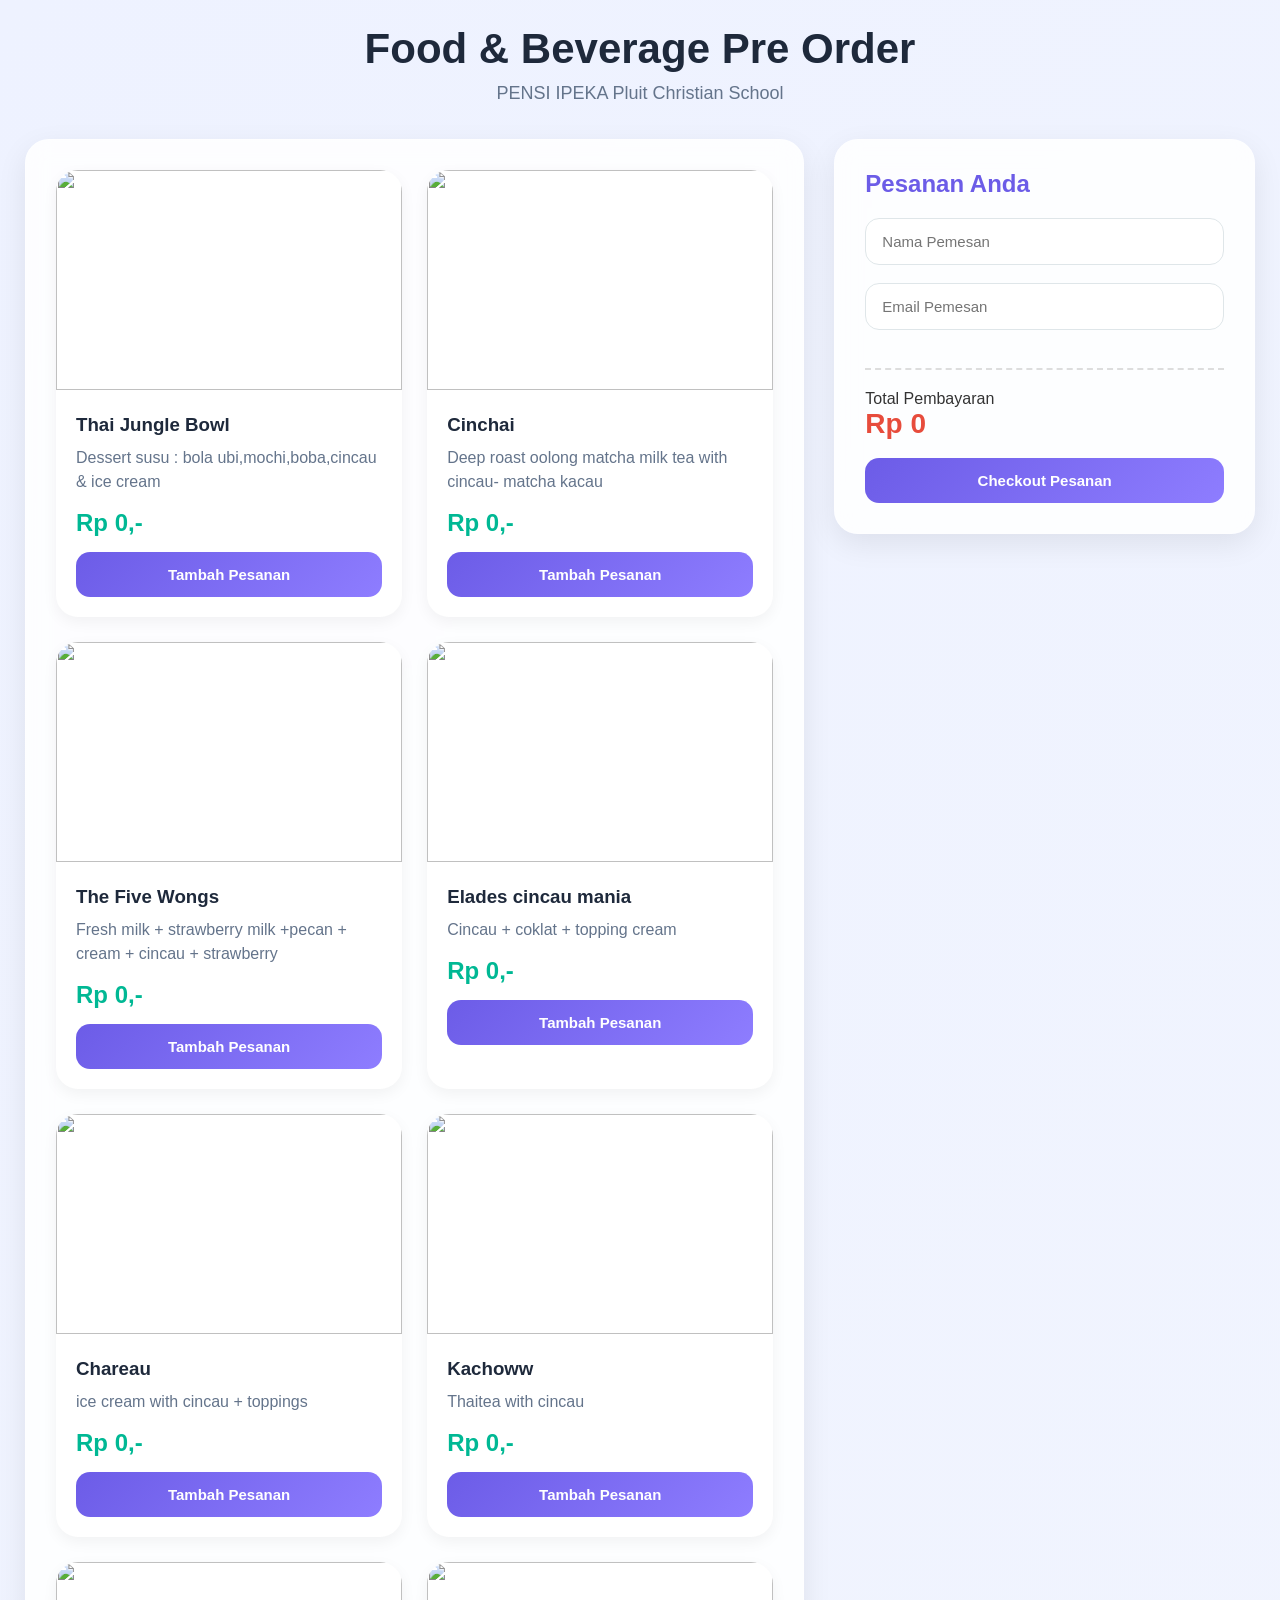
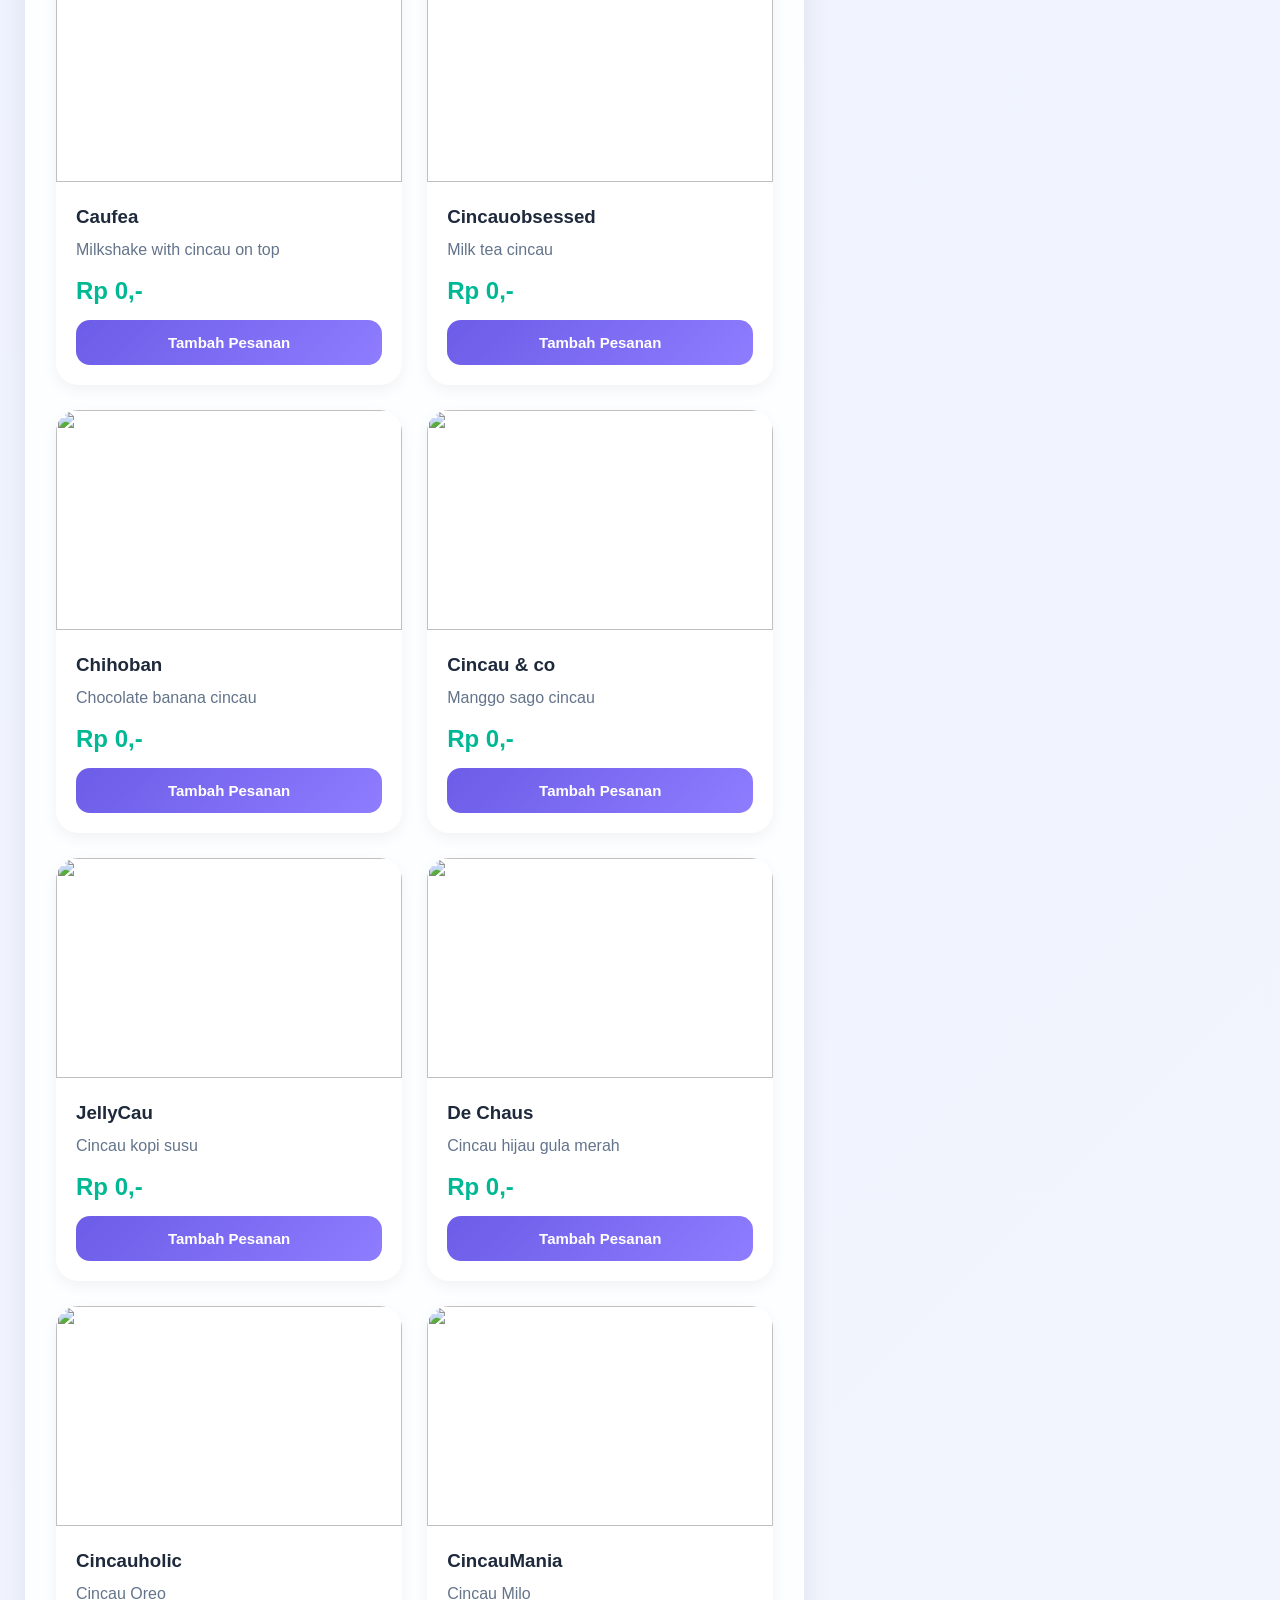
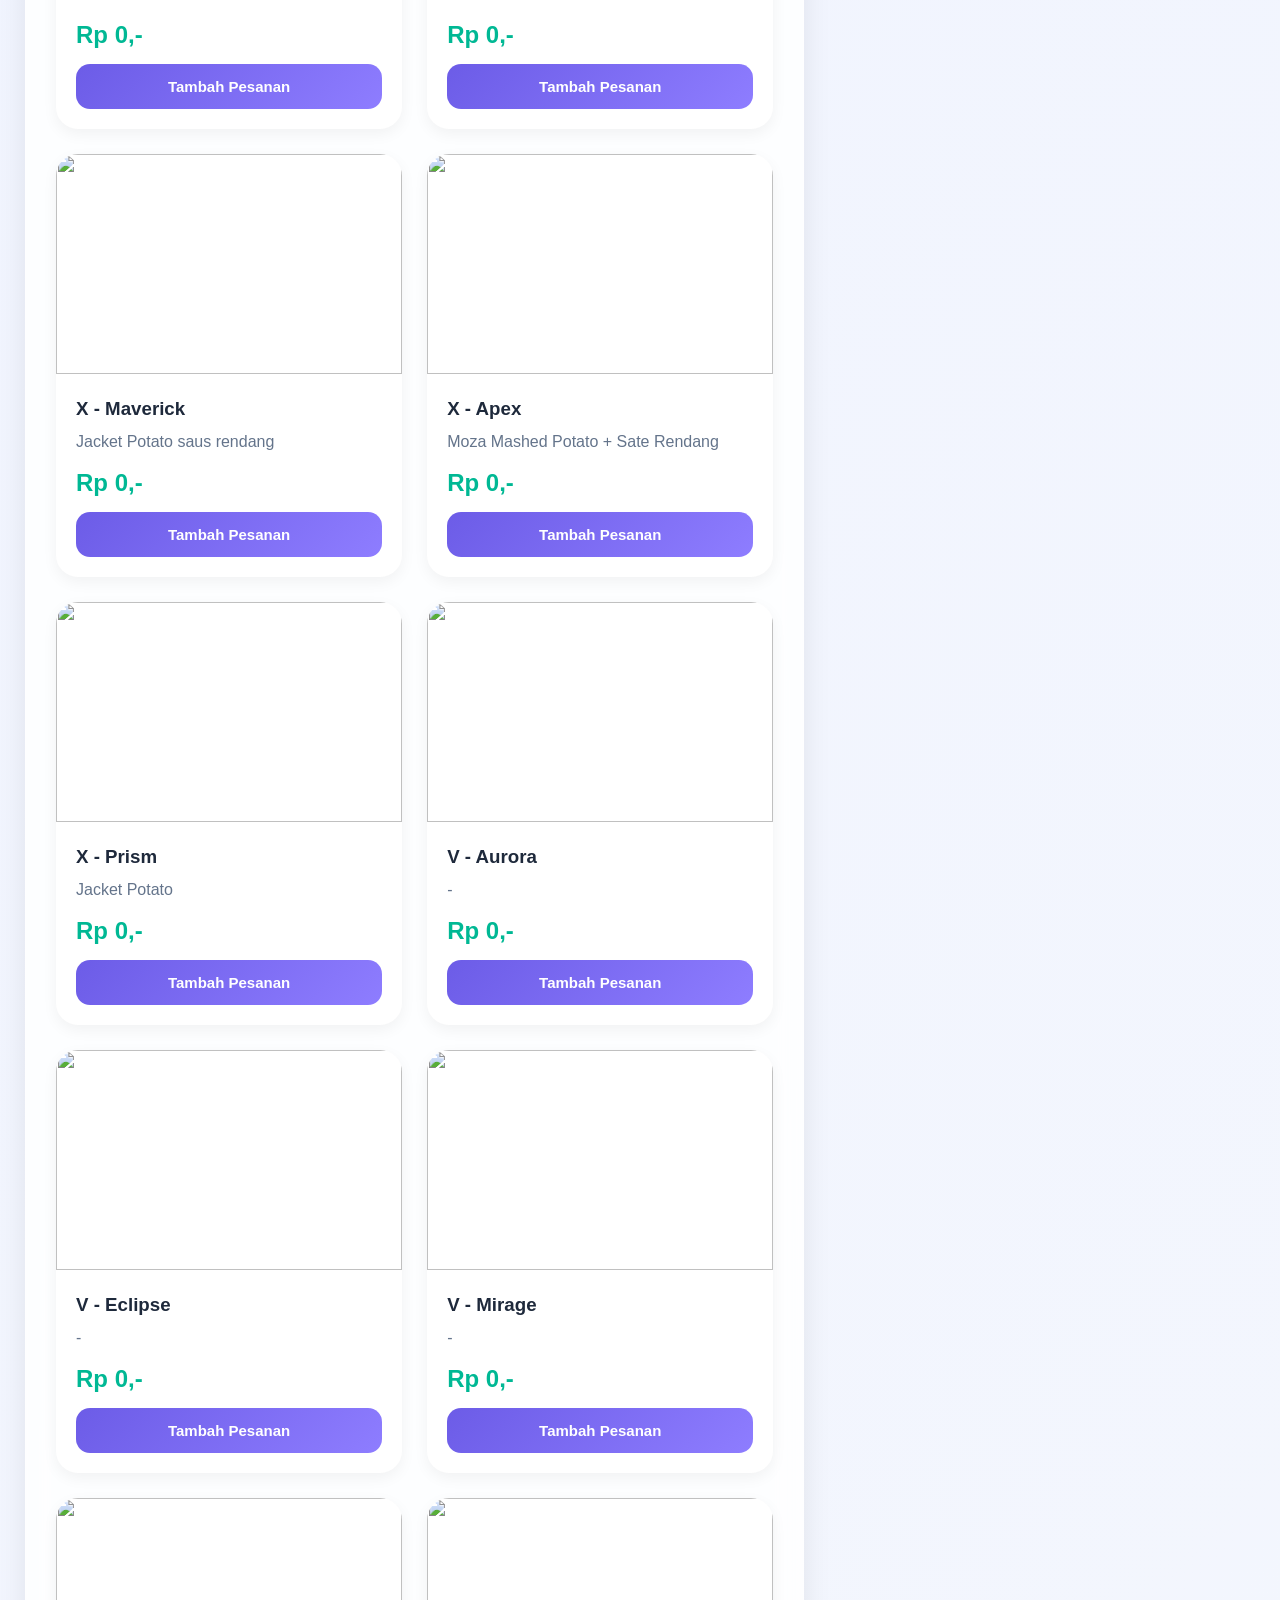
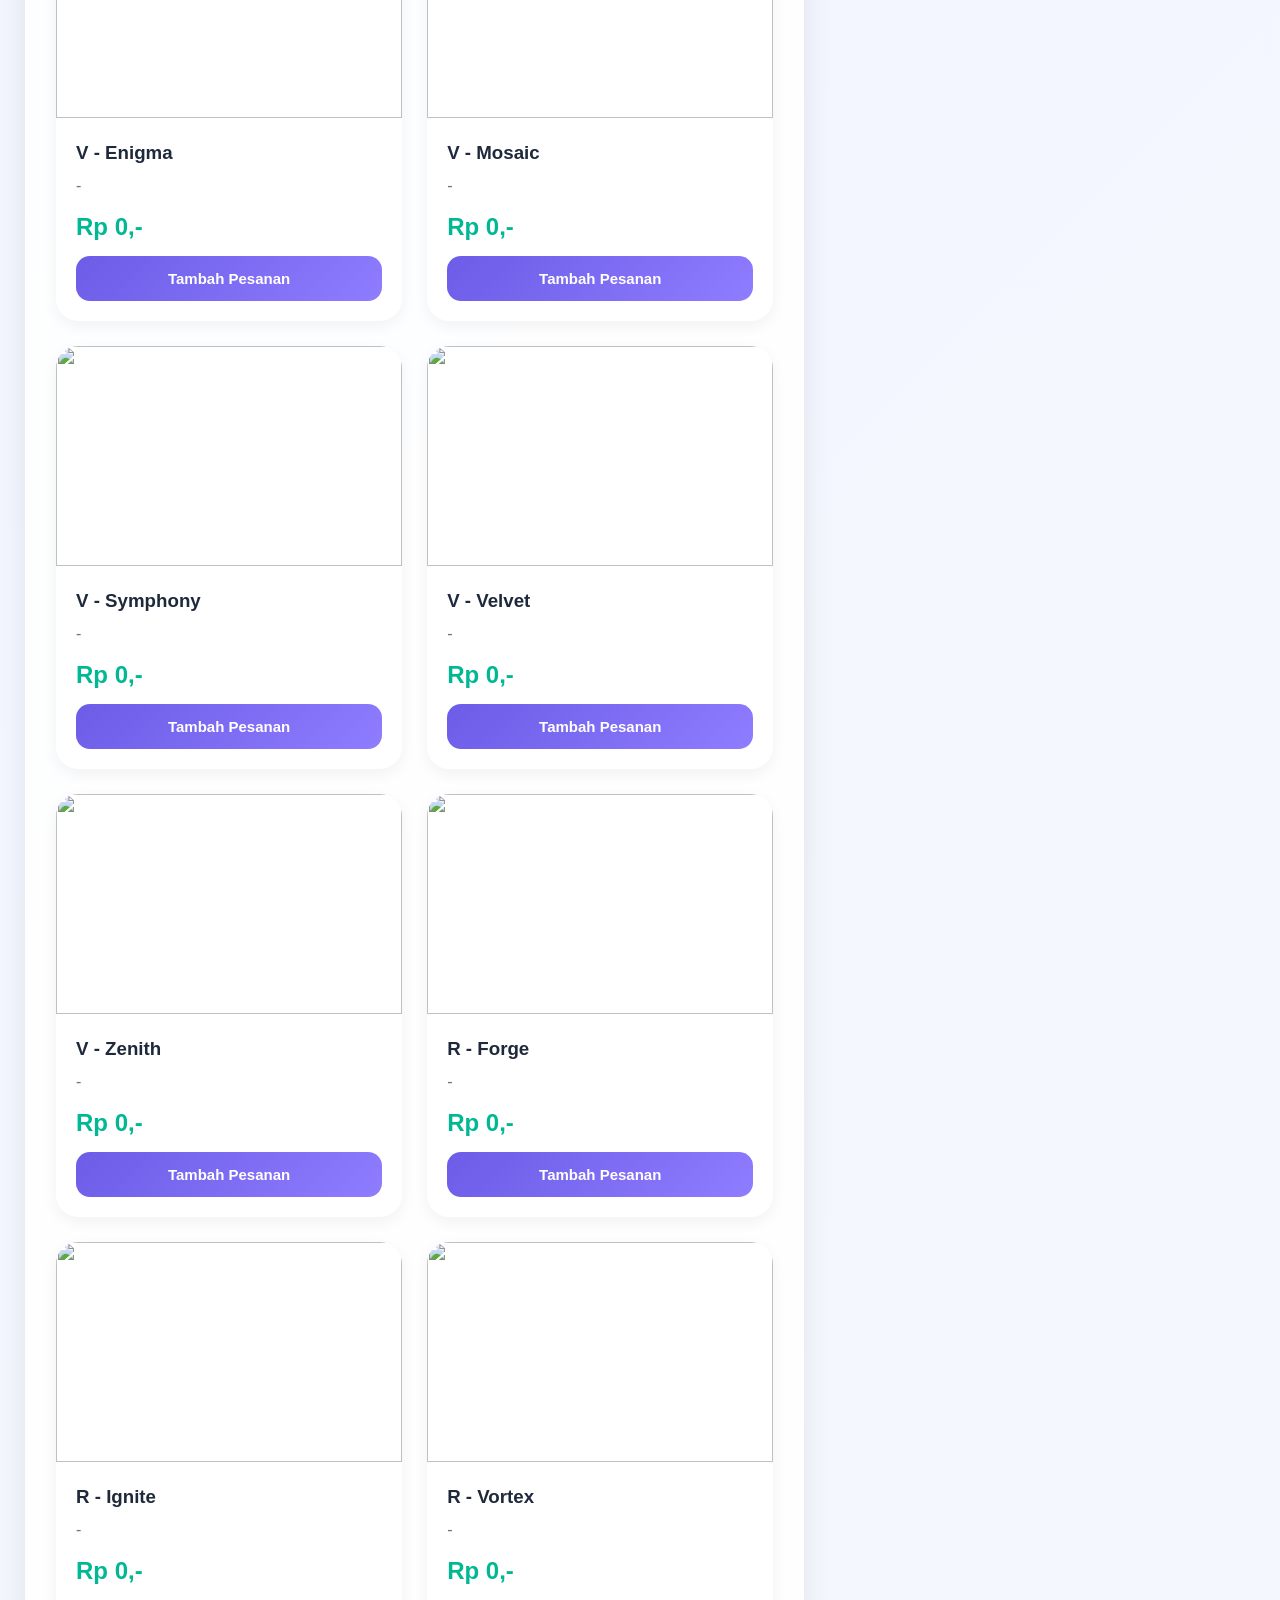
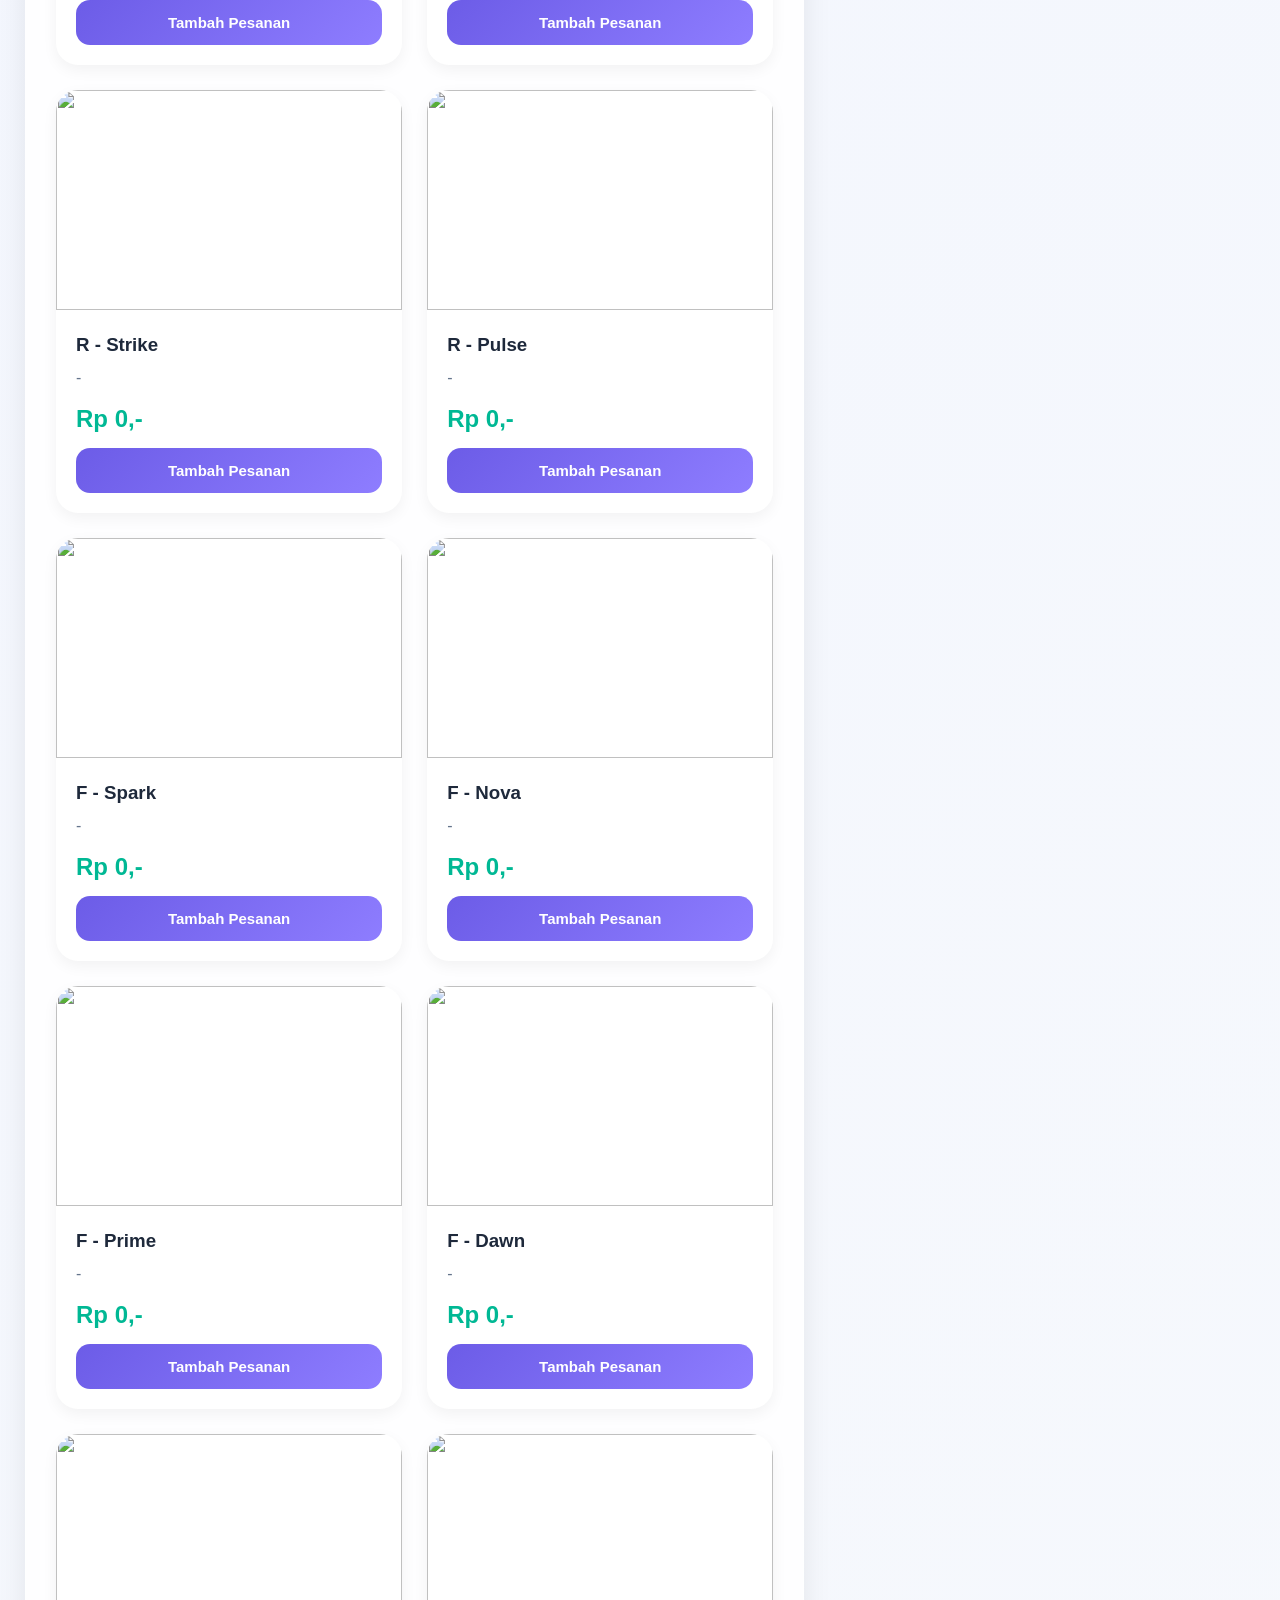
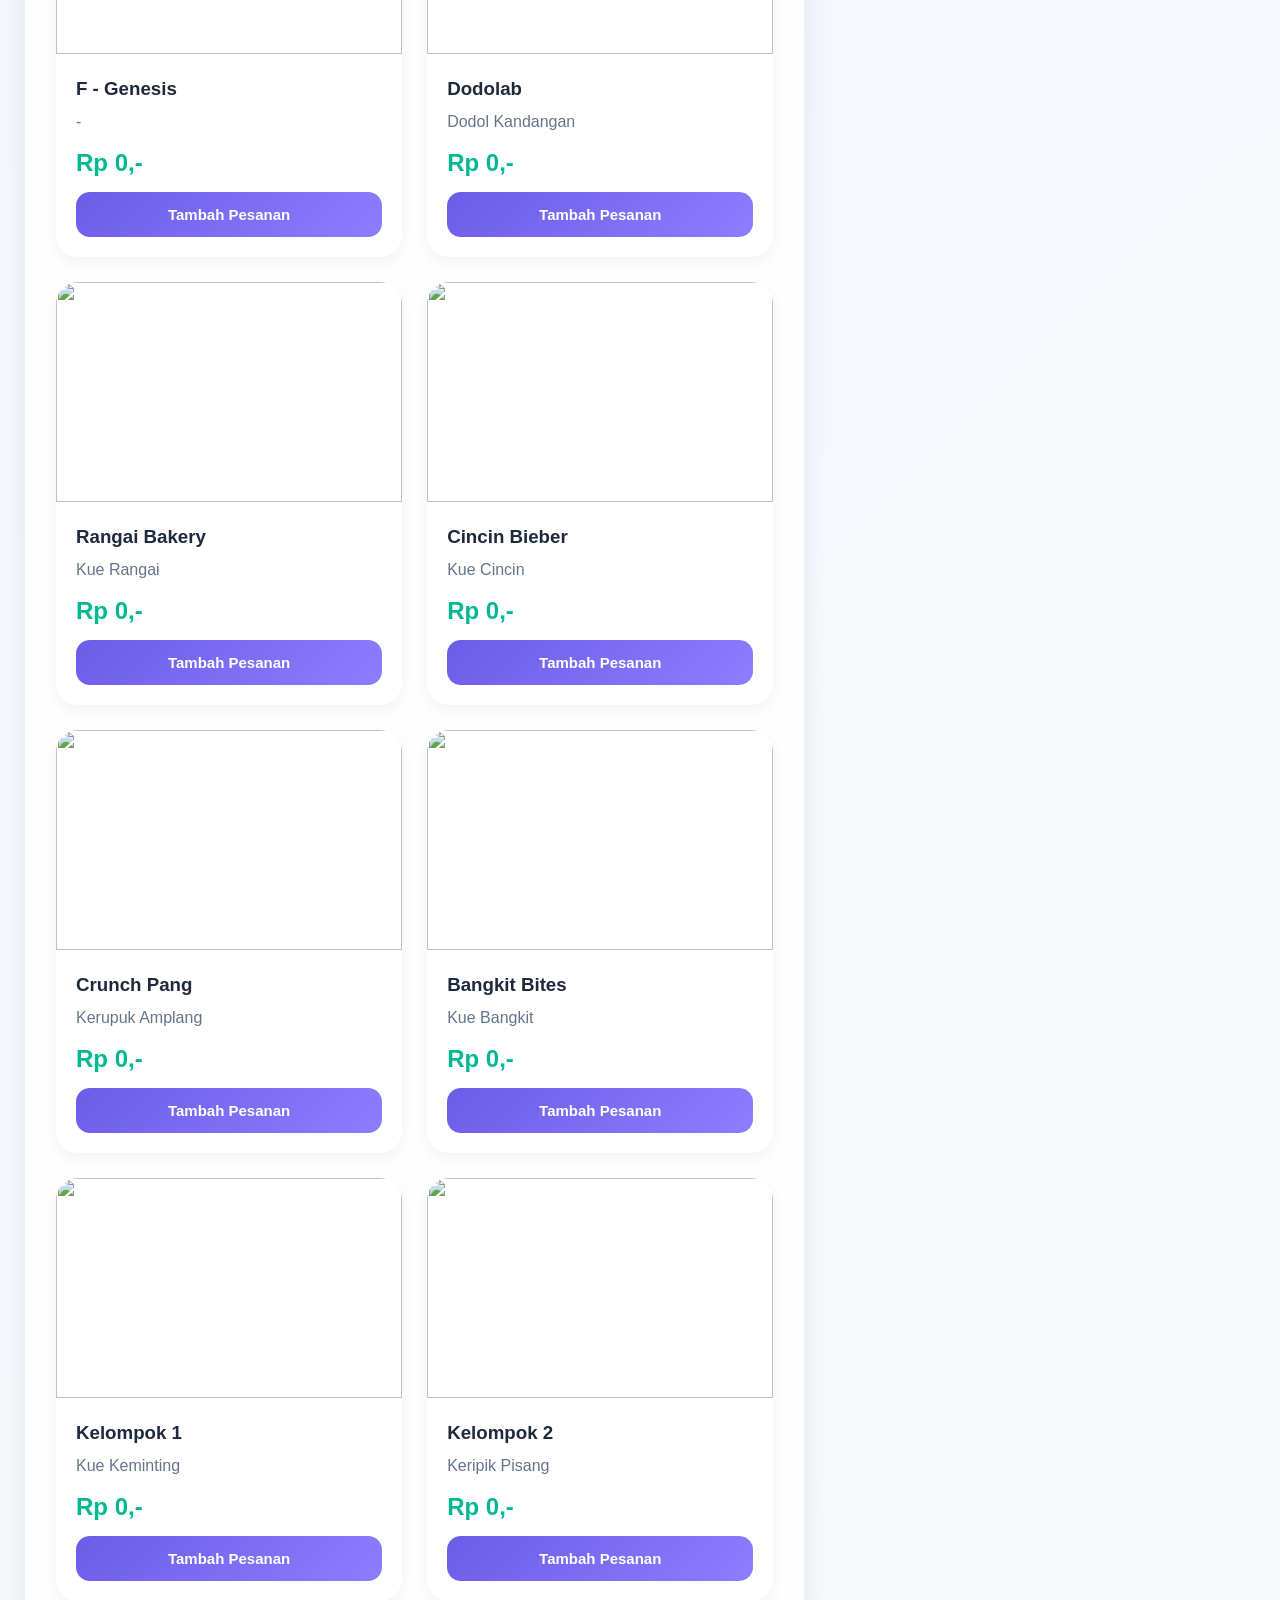
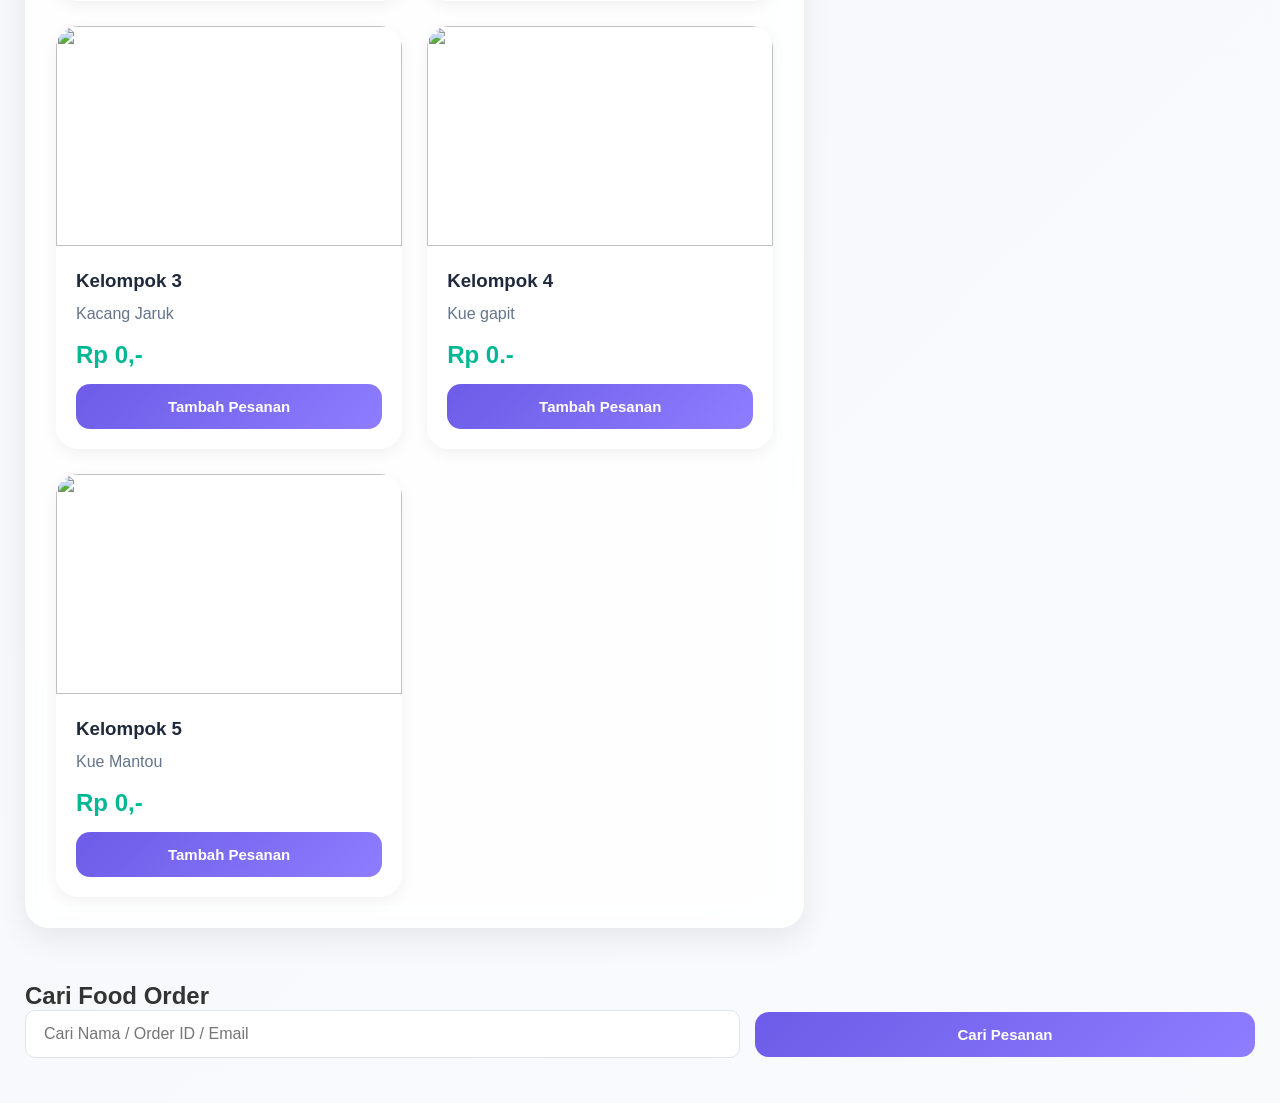
==== food.html @ 457fa042 "Update food.html" ====
<!DOCTYPE html>
<html lang="id">
<head>
<meta charset="UTF-8">
<meta name="viewport" content="width=device-width, initial-scale=1.0">

<title>Food Pre Order</title>

<style>

:root{
    --primary:#6c5ce7;
    --secondary:#00b894;
    --danger:#e74c3c;
    --dark:#1e293b;
    --light:#f8fafc;
    --card:rgba(255,255,255,0.85);
    --shadow:0 10px 30px rgba(0,0,0,0.08);
    --radius:24px;
}

*{
    margin:0;
    padding:0;
    box-sizing:border-box;
}

body{
    font-family:Arial,sans-serif;
    background:
    linear-gradient(135deg,#eef2ff,#f8fafc);
    padding:25px;
    color:#333;
    min-height:100vh;
}

/* HEADER */

.page-header{
    text-align:center;
    margin-bottom:35px;
}

.page-header h1{
    font-size:42px;
    color:var(--dark);
    margin-bottom:10px;
}

.page-header p{
    color:#64748b;
    font-size:18px;
}

/* CONTAINER */

.container{
    display:flex;
    gap:30px;
    max-width:1500px;
    margin:auto;
    align-items:flex-start;
}

/* CARD STYLE */

.food-area,
.cart-area{
    background:var(--card);
    backdrop-filter:blur(12px);
    border-radius:var(--radius);
    box-shadow:var(--shadow);
    border:1px solid rgba(255,255,255,0.3);
}

/* FOOD AREA */

.food-area{
    flex:2;
    padding:30px;
}

/* FOOD GRID */

.food-grid{
    display:grid;
    grid-template-columns:
    repeat(auto-fit,minmax(260px,1fr));
    gap:25px;
}

/* FOOD CARD */

.food-card{
    overflow:hidden;
    background:white;
    border-radius:22px;
    transition:0.3s;
    box-shadow:0 5px 15px rgba(0,0,0,0.05);
}

.food-card:hover{
    transform:
    translateY(-8px)
    scale(1.02);
}

.food-card img{
    width:100%;
    height:220px;
    object-fit:cover;
    transition:0.3s;
}

.food-card:hover img{
    transform:scale(1.05);
}

.food-info{
    padding:20px;
}

.food-info h3{
    margin-bottom:10px;
    color:var(--dark);
}

.food-info p{
    color:#64748b;
    margin-bottom:15px;
    line-height:1.5;
}

.food-price{
    font-size:24px;
    color:var(--secondary);
    font-weight:bold;
    margin-bottom:15px;
}

/* BUTTON */

button{
    width:100%;
    padding:14px;
    border:none;
    border-radius:14px;
    background:
    linear-gradient(
    135deg,
    var(--primary),
    #8e7dff
    );
    color:white;
    font-size:15px;
    font-weight:bold;
    cursor:pointer;
    transition:0.25s;
}

button:hover{
    transform:translateY(-2px);
    opacity:0.92;
}

/* CART */

.cart-area{
    flex:1;
    padding:30px;
    position:sticky;
    top:20px;
}

.cart-area h2{
    margin-bottom:20px;
    color:var(--primary);
}

.cart-item{
    background:white;
    padding:15px;
    border-radius:16px;
    margin-bottom:15px;
    box-shadow:0 3px 10px rgba(0,0,0,0.05);
}

.cart-item-name{
    font-weight:bold;
    margin-bottom:8px;
}

.cart-item-price{
    color:var(--secondary);
    font-weight:bold;
}

.total-box{
    margin-top:20px;
    padding-top:20px;
    border-top:2px dashed #ddd;
}

.total-price{
    font-size:28px;
    color:var(--danger);
    font-weight:bold;
}

/* INPUT */

input{
    width:100%;
    padding:14px 16px;
    border-radius:14px;
    border:1px solid #dfe6e9;
    margin-bottom:18px;
    font-size:15px;
}
.search-box{
    display:flex;
    gap:15px;
    margin-bottom:20px;
    align-items:center;
}
.search-box input{
    width:100%;
    flex:1;
    margin-bottom:0;
    padding:14px 18px;
    font-size:16px;
    border-radius:10px;
}
.search-box button{
    width:500px;
    min-width:500px;
}
/* MOBILE */
@media(max-width:1000px){

.search-box{
    flex-direction:column;
}

.search-box button{
    width:100%;
    min-width:100%;
}

}
@media(max-width:1100px){

.container{
    flex-direction:column;
}

.cart-area{
    width:100%;
    position:relative;
}

.food-grid{
    grid-template-columns:1fr;
}

.page-header h1{
    font-size:32px;
}

}

</style>
</head>

<body>

<div class="page-header">

<h1>Food & Beverage Pre Order</h1>

<p>
PENSI IPEKA Pluit Christian School
</p>

</div>

<div class="container">

<!-- FOOD LIST -->

<div class="food-area">

<div class="food-grid">

<!-- CARD -->

<div class="food-card">

<img src="https://images.unsplash.com/photo-1568901346375-23c9450c58cd">

<div class="food-info">

<h3>Thai Jungle Bowl</h3>

<p>
Dessert susu : bola ubi,mochi,boba,cincau & ice cream
</p>

<div class="food-price">
Rp 0,-
</div>

<button onclick="addToCart('Beef Burger',45000)">
Tambah Pesanan
</button>

</div>

</div>

<!-- CARD -->

<div class="food-card">

<img src="https://images.unsplash.com/photo-1513104890138-7c749659a591">

<div class="food-info">

<h3>Cinchai</h3>

<p>
Deep roast oolong matcha milk tea with cincau- matcha kacau
</p>

<div class="food-price">
Rp 0,-
</div>

<button onclick="addToCart('Pizza Slice',35000)">
Tambah Pesanan
</button>

</div>

</div>

<!-- CARD -->

<div class="food-card">

<img src="https://images.unsplash.com/photo-1513104890138-7c749659a591">

<div class="food-info">

<h3>The Five Wongs</h3>

<p>
Fresh milk + strawberry milk +pecan + cream + cincau + strawberry
</p>

<div class="food-price">
Rp 0,-
</div>

<button onclick="addToCart('Pizza Slice',35000)">
Tambah Pesanan
</button>

</div>

</div>

<!-- CARD -->

<div class="food-card">

<img src="https://images.unsplash.com/photo-1513104890138-7c749659a591">

<div class="food-info">

<h3>Elades cincau mania</h3>

<p>
Cincau + coklat + topping cream
</p>

<div class="food-price">
Rp 0,-
</div>

<button onclick="addToCart('Pizza Slice',35000)">
Tambah Pesanan
</button>

</div>

</div>

<!-- CARD -->

<div class="food-card">

<img src="https://images.unsplash.com/photo-1513104890138-7c749659a591">

<div class="food-info">

<h3>Chareau</h3>

<p>
ice cream with cincau + toppings
</p>

<div class="food-price">
Rp 0,-
</div>

<button onclick="addToCart('Pizza Slice',35000)">
Tambah Pesanan
</button>

</div>

</div>

<!-- CARD -->

<div class="food-card">

<img src="https://images.unsplash.com/photo-1513104890138-7c749659a591">

<div class="food-info">

<h3>Kachoww</h3>

<p>
Thaitea with cincau
</p>

<div class="food-price">
Rp 0,-
</div>

<button onclick="addToCart('Pizza Slice',35000)">
Tambah Pesanan
</button>

</div>

</div>

<!-- CARD -->

<div class="food-card">

<img src="https://images.unsplash.com/photo-1513104890138-7c749659a591">

<div class="food-info">

<h3>Caufea</h3>

<p>
Milkshake with cincau on top
</p>

<div class="food-price">
Rp 0,-
</div>

<button onclick="addToCart('Pizza Slice',35000)">
Tambah Pesanan
</button>

</div>

</div>

<!-- CARD -->

<div class="food-card">

<img src="https://images.unsplash.com/photo-1513104890138-7c749659a591">

<div class="food-info">

<h3>Cincauobsessed</h3>

<p>
Milk tea cincau
</p>

<div class="food-price">
Rp 0,-
</div>

<button onclick="addToCart('Pizza Slice',35000)">
Tambah Pesanan
</button>

</div>

</div>

<!-- CARD -->

<div class="food-card">

<img src="https://images.unsplash.com/photo-1513104890138-7c749659a591">

<div class="food-info">

<h3>Chihoban</h3>

<p>
Chocolate banana cincau 
</p>

<div class="food-price">
Rp 0,-
</div>

<button onclick="addToCart('Pizza Slice',35000)">
Tambah Pesanan
</button>

</div>

</div>

<!-- CARD -->

<div class="food-card">

<img src="https://images.unsplash.com/photo-1513104890138-7c749659a591">

<div class="food-info">

<h3>Cincau & co</h3>

<p>
Manggo sago cincau 
</p>

<div class="food-price">
Rp 0,-
</div>

<button onclick="addToCart('Pizza Slice',35000)">
Tambah Pesanan
</button>

</div>

</div>
<!-- CARD -->

<div class="food-card">

<img src="https://images.unsplash.com/photo-1513104890138-7c749659a591">

<div class="food-info">

<h3>JellyCau</h3>

<p>
Cincau kopi susu
</p>

<div class="food-price">
Rp 0,-
</div>

<button onclick="addToCart('Pizza Slice',35000)">
Tambah Pesanan
</button>

</div>

</div>
<!-- CARD -->

<div class="food-card">

<img src="https://images.unsplash.com/photo-1513104890138-7c749659a591">

<div class="food-info">

<h3>De Chaus</h3>

<p>
Cincau hijau gula merah
</p>

<div class="food-price">
Rp 0,-
</div>

<button onclick="addToCart('Pizza Slice',35000)">
Tambah Pesanan
</button>

</div>

</div>

<!-- CARD -->

<div class="food-card">

<img src="https://images.unsplash.com/photo-1513104890138-7c749659a591">

<div class="food-info">

<h3>Cincauholic</h3>

<p>
Cincau Oreo
</p>

<div class="food-price">
Rp 0,-
</div>

<button onclick="addToCart('Pizza Slice',35000)">
Tambah Pesanan
</button>

</div>

</div>

<!-- CARD -->

<div class="food-card">

<img src="https://images.unsplash.com/photo-1513104890138-7c749659a591">

<div class="food-info">

<h3>CincauMania</h3>

<p>
Cincau Milo
</p>

<div class="food-price">
Rp 0,-
</div>

<button onclick="addToCart('Pizza Slice',35000)">
Tambah Pesanan
</button>

</div>

</div>

<!-- CARD -->

<div class="food-card">

<img src="https://images.unsplash.com/photo-1513104890138-7c749659a591">

<div class="food-info">

<h3>X - Maverick</h3>

<p>
Jacket Potato saus rendang
</p>

<div class="food-price">
Rp 0,-
</div>

<button onclick="addToCart('Pizza Slice',35000)">
Tambah Pesanan
</button>

</div>

</div>

<!-- CARD -->

<div class="food-card">

<img src="https://images.unsplash.com/photo-1513104890138-7c749659a591">

<div class="food-info">

<h3>X - Apex</h3>

<p>
Moza Mashed Potato + Sate Rendang
</p>

<div class="food-price">
Rp 0,-
</div>

<button onclick="addToCart('Pizza Slice',35000)">
Tambah Pesanan
</button>

</div>

</div>
<!-- CARD -->

<div class="food-card">

<img src="https://images.unsplash.com/photo-1513104890138-7c749659a591">

<div class="food-info">

<h3>X - Prism</h3>

<p>
Jacket Potato
</p>

<div class="food-price">
Rp 0,-
</div>

<button onclick="addToCart('Pizza Slice',35000)">
Tambah Pesanan
</button>

</div>

</div>

<!-- CARD -->

<div class="food-card">

<img src="https://images.unsplash.com/photo-1513104890138-7c749659a591">

<div class="food-info">

<h3>V - Aurora</h3>

<p>
-
</p>

<div class="food-price">
Rp 0,-
</div>

<button onclick="addToCart('Pizza Slice',35000)">
Tambah Pesanan
</button>

</div>

</div>

<!-- CARD -->

<div class="food-card">

<img src="https://images.unsplash.com/photo-1513104890138-7c749659a591">

<div class="food-info">

<h3>V - Eclipse</h3>

<p>
-
</p>

<div class="food-price">
Rp 0,-
</div>

<button onclick="addToCart('Pizza Slice',35000)">
Tambah Pesanan
</button>

</div>

</div>

<!-- CARD -->

<div class="food-card">

<img src="https://images.unsplash.com/photo-1513104890138-7c749659a591">

<div class="food-info">

<h3>V -  Mirage</h3>

<p>
-
</p>

<div class="food-price">
Rp 0,-
</div>

<button onclick="addToCart('Pizza Slice',35000)">
Tambah Pesanan
</button>

</div>

</div>

<!-- CARD -->

<div class="food-card">

<img src="https://images.unsplash.com/photo-1513104890138-7c749659a591">

<div class="food-info">

<h3>V - Enigma</h3>

<p>
-
</p>

<div class="food-price">
Rp 0,-
</div>

<button onclick="addToCart('Pizza Slice',35000)">
Tambah Pesanan
</button>

</div>

</div>

<!-- CARD -->

<div class="food-card">

<img src="https://images.unsplash.com/photo-1513104890138-7c749659a591">

<div class="food-info">

<h3>V - Mosaic</h3>

<p>
-
</p>

<div class="food-price">
Rp 0,-
</div>

<button onclick="addToCart('Pizza Slice',35000)">
Tambah Pesanan
</button>

</div>

</div>

<!-- CARD -->

<div class="food-card">

<img src="https://images.unsplash.com/photo-1513104890138-7c749659a591">

<div class="food-info">

<h3>V - Symphony</h3>

<p>
-
</p>

<div class="food-price">
Rp 0,-
</div>

<button onclick="addToCart('Pizza Slice',35000)">
Tambah Pesanan
</button>

</div>

</div>

<!-- CARD -->

<div class="food-card">

<img src="https://images.unsplash.com/photo-1513104890138-7c749659a591">

<div class="food-info">

<h3>V - Velvet</h3>

<p>
-
</p>

<div class="food-price">
Rp 0,-
</div>

<button onclick="addToCart('Pizza Slice',35000)">
Tambah Pesanan
</button>

</div>

</div>

<!-- CARD -->

<div class="food-card">

<img src="https://images.unsplash.com/photo-1513104890138-7c749659a591">

<div class="food-info">

<h3>V - Zenith</h3>

<p>
-
</p>

<div class="food-price">
Rp 0,-
</div>

<button onclick="addToCart('Pizza Slice',35000)">
Tambah Pesanan
</button>

</div>

</div>

<!-- CARD -->

<div class="food-card">

<img src="https://images.unsplash.com/photo-1513104890138-7c749659a591">

<div class="food-info">

<h3>R - Forge</h3>

<p>
-
</p>

<div class="food-price">
Rp 0,-
</div>

<button onclick="addToCart('Pizza Slice',35000)">
Tambah Pesanan
</button>

</div>

</div>

<!-- CARD -->

<div class="food-card">

<img src="https://images.unsplash.com/photo-1513104890138-7c749659a591">

<div class="food-info">

<h3>R - Ignite</h3>

<p>
-
</p>

<div class="food-price">
Rp 0,-
</div>

<button onclick="addToCart('Pizza Slice',35000)">
Tambah Pesanan
</button>

</div>

</div>

<!-- CARD -->

<div class="food-card">

<img src="https://images.unsplash.com/photo-1513104890138-7c749659a591">

<div class="food-info">

<h3>R - Vortex</h3>

<p>
-
</p>

<div class="food-price">
Rp 0,-
</div>

<button onclick="addToCart('Pizza Slice',35000)">
Tambah Pesanan
</button>

</div>

</div>

<!-- CARD -->

<div class="food-card">

<img src="https://images.unsplash.com/photo-1513104890138-7c749659a591">

<div class="food-info">

<h3>R - Strike</h3>

<p>
-
</p>

<div class="food-price">
Rp 0,-
</div>

<button onclick="addToCart('Pizza Slice',35000)">
Tambah Pesanan
</button>

</div>

</div>

<!-- CARD -->

<div class="food-card">

<img src="https://images.unsplash.com/photo-1513104890138-7c749659a591">

<div class="food-info">

<h3>R - Pulse</h3>

<p>
-
</p>

<div class="food-price">
Rp 0,-
</div>

<button onclick="addToCart('Pizza Slice',35000)">
Tambah Pesanan
</button>

</div>

</div>

<!-- CARD -->

<div class="food-card">

<img src="https://images.unsplash.com/photo-1513104890138-7c749659a591">

<div class="food-info">

<h3>F - Spark</h3>

<p>
-
</p>

<div class="food-price">
Rp 0,-
</div>

<button onclick="addToCart('Pizza Slice',35000)">
Tambah Pesanan
</button>

</div>

</div>

<!-- CARD -->

<div class="food-card">

<img src="https://images.unsplash.com/photo-1513104890138-7c749659a591">

<div class="food-info">

<h3>F - Nova</h3>

<p>
-
</p>

<div class="food-price">
Rp 0,-
</div>

<button onclick="addToCart('Pizza Slice',35000)">
Tambah Pesanan
</button>

</div>

</div>

<!-- CARD -->

<div class="food-card">

<img src="https://images.unsplash.com/photo-1513104890138-7c749659a591">

<div class="food-info">

<h3>F - Prime</h3>

<p>
-
</p>

<div class="food-price">
Rp 0,-
</div>

<button onclick="addToCart('Pizza Slice',35000)">
Tambah Pesanan
</button>

</div>

</div>

<!-- CARD -->

<div class="food-card">

<img src="https://images.unsplash.com/photo-1513104890138-7c749659a591">

<div class="food-info">

<h3>F - Dawn</h3>

<p>
-
</p>

<div class="food-price">
Rp 0,-
</div>

<button onclick="addToCart('Pizza Slice',35000)">
Tambah Pesanan
</button>

</div>

</div>

<!-- CARD -->

<div class="food-card">

<img src="https://images.unsplash.com/photo-1513104890138-7c749659a591">

<div class="food-info">

<h3>F - Genesis</h3>

<p>
-
</p>

<div class="food-price">
Rp 0,-
</div>

<button onclick="addToCart('Pizza Slice',35000)">
Tambah Pesanan
</button>

</div>

</div>

<!-- CARD -->

<div class="food-card">

<img src="https://drive.google.com/drive/u/0/folders/1QwG4iJY4yi3O8wz4dTFvRJRhnCfo_w5P">

<div class="food-info">

<h3>Dodolab</h3>

<p>
Dodol Kandangan 
</p>

<div class="food-price">
Rp 0,-
</div>

<button onclick="addToCart('Pizza Slice',35000)">
Tambah Pesanan
</button>

</div>

</div>

<!-- CARD -->

<div class="food-card">

<img src="https://drive.google.com/drive/u/0/folders/1LX4yu6M6vHj34ctwC1Mlj5-gj-M56gWW">

<div class="food-info">

<h3>Rangai Bakery</h3>

<p>
 Kue Rangai
</p>

<div class="food-price">
Rp 0,-
</div>

<button onclick="addToCart('Pizza Slice',35000)">
Tambah Pesanan
</button>

</div>

</div>

<!-- CARD -->

<div class="food-card">

<img src="https://images.unsplash.com/photo-1513104890138-7c749659a591">

<div class="food-info">

<h3>Cincin Bieber</h3>

<p>
Kue Cincin
</p>

<div class="food-price">
Rp 0,-
</div>

<button onclick="addToCart('Pizza Slice',35000)">
Tambah Pesanan
</button>

</div>

</div>

<!-- CARD -->

<div class="food-card">

<img src="https://images.unsplash.com/photo-1513104890138-7c749659a591">

<div class="food-info">

<h3>Crunch Pang</h3>

<p>
Kerupuk Amplang
</p>

<div class="food-price">
Rp 0,-
</div>

<button onclick="addToCart('Pizza Slice',35000)">
Tambah Pesanan
</button>

</div>

</div>

<!-- CARD -->

<div class="food-card">

<img src="https://images.unsplash.com/photo-1513104890138-7c749659a591">

<div class="food-info">

<h3>Bangkit Bites</h3>

<p>
Kue Bangkit
</p>

<div class="food-price">
Rp 0,-
</div>

<button onclick="addToCart('Pizza Slice',35000)">
Tambah Pesanan
</button>

</div>

</div>

<!-- CARD -->

<div class="food-card">

<img src="https://drive.google.com/drive/u/0/folders/1rc-QNXQHTB-lLk9qw15eKL8fdKdbL_tV">

<div class="food-info">

<h3>Kelompok 1</h3>

<p>
Kue Keminting
</p>

<div class="food-price">
Rp 0,-
</div>

<button onclick="addToCart('Pizza Slice',35000)">
Tambah Pesanan
</button>

</div>

</div>

<!-- CARD -->

<div class="food-card">

<img src="https://drive.google.com/drive/u/0/folders/1lPWEDEiM_mLiCllVNsutam2y5YKblrIc">

<div class="food-info">

<h3>Kelompok 2</h3>

<p>
Keripik Pisang
</p>

<div class="food-price">
Rp 0,-
</div>

<button onclick="addToCart('Pizza Slice',35000)">
Tambah Pesanan
</button>

</div>

</div>

<!-- CARD -->

<div class="food-card">

<img src="https://images.unsplash.com/photo-1513104890138-7c749659a591">

<div class="food-info">

<h3>Kelompok 3 </h3>

<p>
Kacang Jaruk
</p>

<div class="food-price">
Rp 0,-
</div>

<button onclick="addToCart('Pizza Slice',35000)">
Tambah Pesanan
</button>

</div>

</div>

<!-- CARD -->

<div class="food-card">

<img src="https://drive.google.com/drive/u/0/folders/1fAP2mGXciYg38WByplv494Itro8Dw7c_">

<div class="food-info">

<h3>Kelompok 4</h3>

<p>
Kue gapit
</p>

<div class="food-price">
Rp 0.-
</div>

<button onclick="addToCart('Pizza Slice',35000)">
Tambah Pesanan
</button>

</div>

</div>

<!-- CARD -->

<div class="food-card">

<img src="https://drive.google.com/drive/u/0/folders/1Zz8T9rsxQ7U3s5LnWzAN7oDLeJX_BxYZ">

<div class="food-info">

<h3>Kelompok 5</h3>

<p>
Kue Mantou
</p>

<div class="food-price">
Rp 0,-
</div>

<button onclick="addToCart('Caesar Salad',28000)">
Tambah Pesanan
</button>

</div>

</div>

</div>

</div>

<!-- CART -->

<div class="cart-area">

<h2>Pesanan Anda</h2>

<input
type="text"
id="customerName"
placeholder="Nama Pemesan">

<input
type="email"
id="customerEmail"
placeholder="Email Pemesan">

<div id="cartList"></div>

<div class="total-box">

<div>Total Pembayaran</div>

<div class="total-price" id="totalPrice">
Rp 0
</div>

</div>

<br>

<button onclick="checkoutOrder()">
Checkout Pesanan
</button>

</div>

</div>
<div class="search-ticket"><br><br><br>

<h2>Cari Food Order</h2>

<div class="search-box">

<input
type="text"
id="foodSearchInput"
placeholder="Cari Nama / Order ID / Email">

<button onclick="searchFoodOrder()">
Cari Pesanan
</button>

</div>

<div id="foodResult"></div>

</div>
<script>
async function checkoutOrder(){

    const name =
    document.getElementById("customerName").value;

    const email =
    document.getElementById("customerEmail").value;

    if(cart.length === 0){

        alert("Keranjang masih kosong");
        return;

    }

    const data = {
    action:"food",
    name:name,
    email:email,
    cart:cart
};

    try{

        const response = await fetch(
        "https://script.google.com/macros/s/AKfycbzW98MHzLqYmrCe1UrBfOiXvr4nLDi2T4dmhQzEWJm7gOR6B9Fgh47fH2na9PamQ1h2/exec",
        {
            method:"POST",
            body:JSON.stringify(data)
        });

        const result = await response.json();

        alert(result.message);

    }catch(err){

        console.log(err);

        alert("Gagal checkout");

    }

}
let cart = [];

function addToCart(name,price){

    cart.push({
        name:name,
        price:price
    });

    renderCart();
}

function renderCart(){

    const cartList =
    document.getElementById("cartList");

    const totalPrice =
    document.getElementById("totalPrice");

    cartList.innerHTML = "";

    let total = 0;

    cart.forEach(item=>{

        total += item.price;

        cartList.innerHTML += `

        <div class="cart-item">

            <div class="cart-item-name">
            ${item.name}
            </div>

            <div class="cart-item-price">
            Rp ${item.price.toLocaleString()}
            </div>

        </div>

        `;

    });

    totalPrice.innerText =
    "Rp " + total.toLocaleString();

}

</script>

</body>
</html>
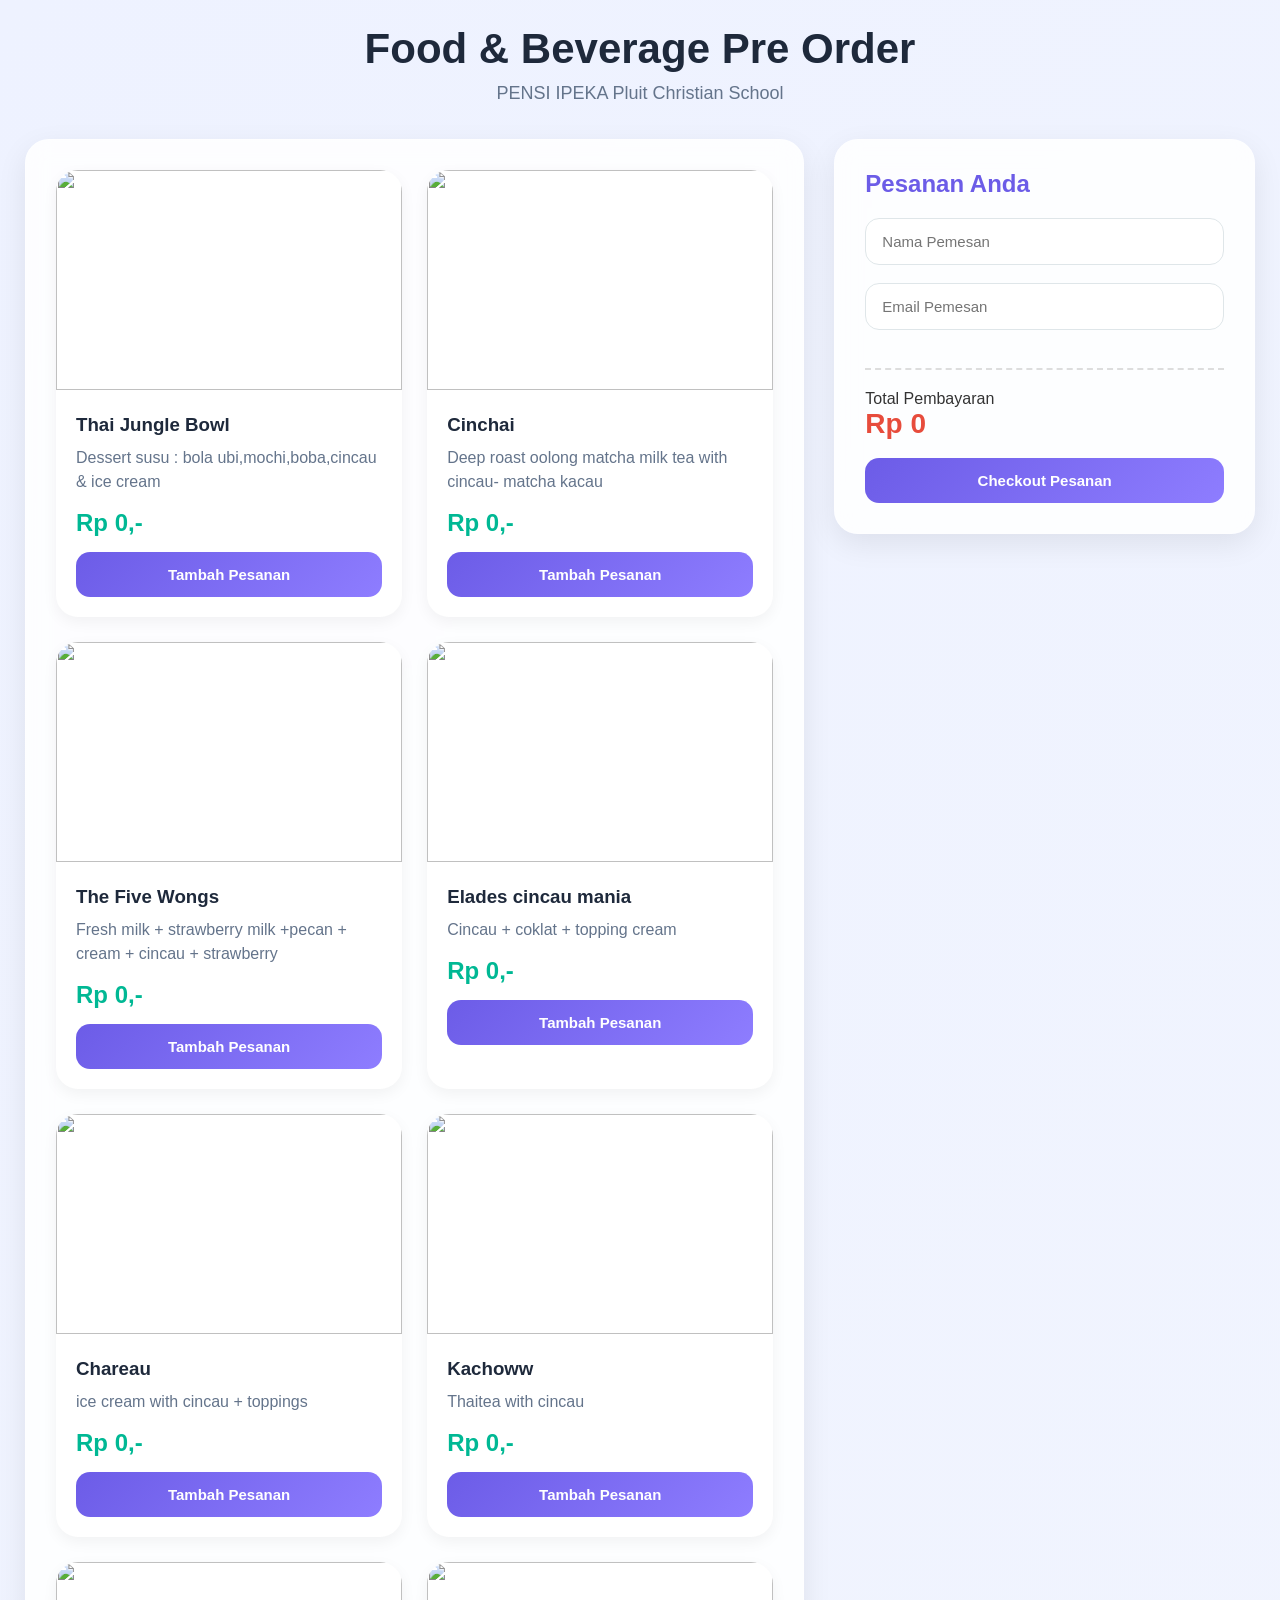
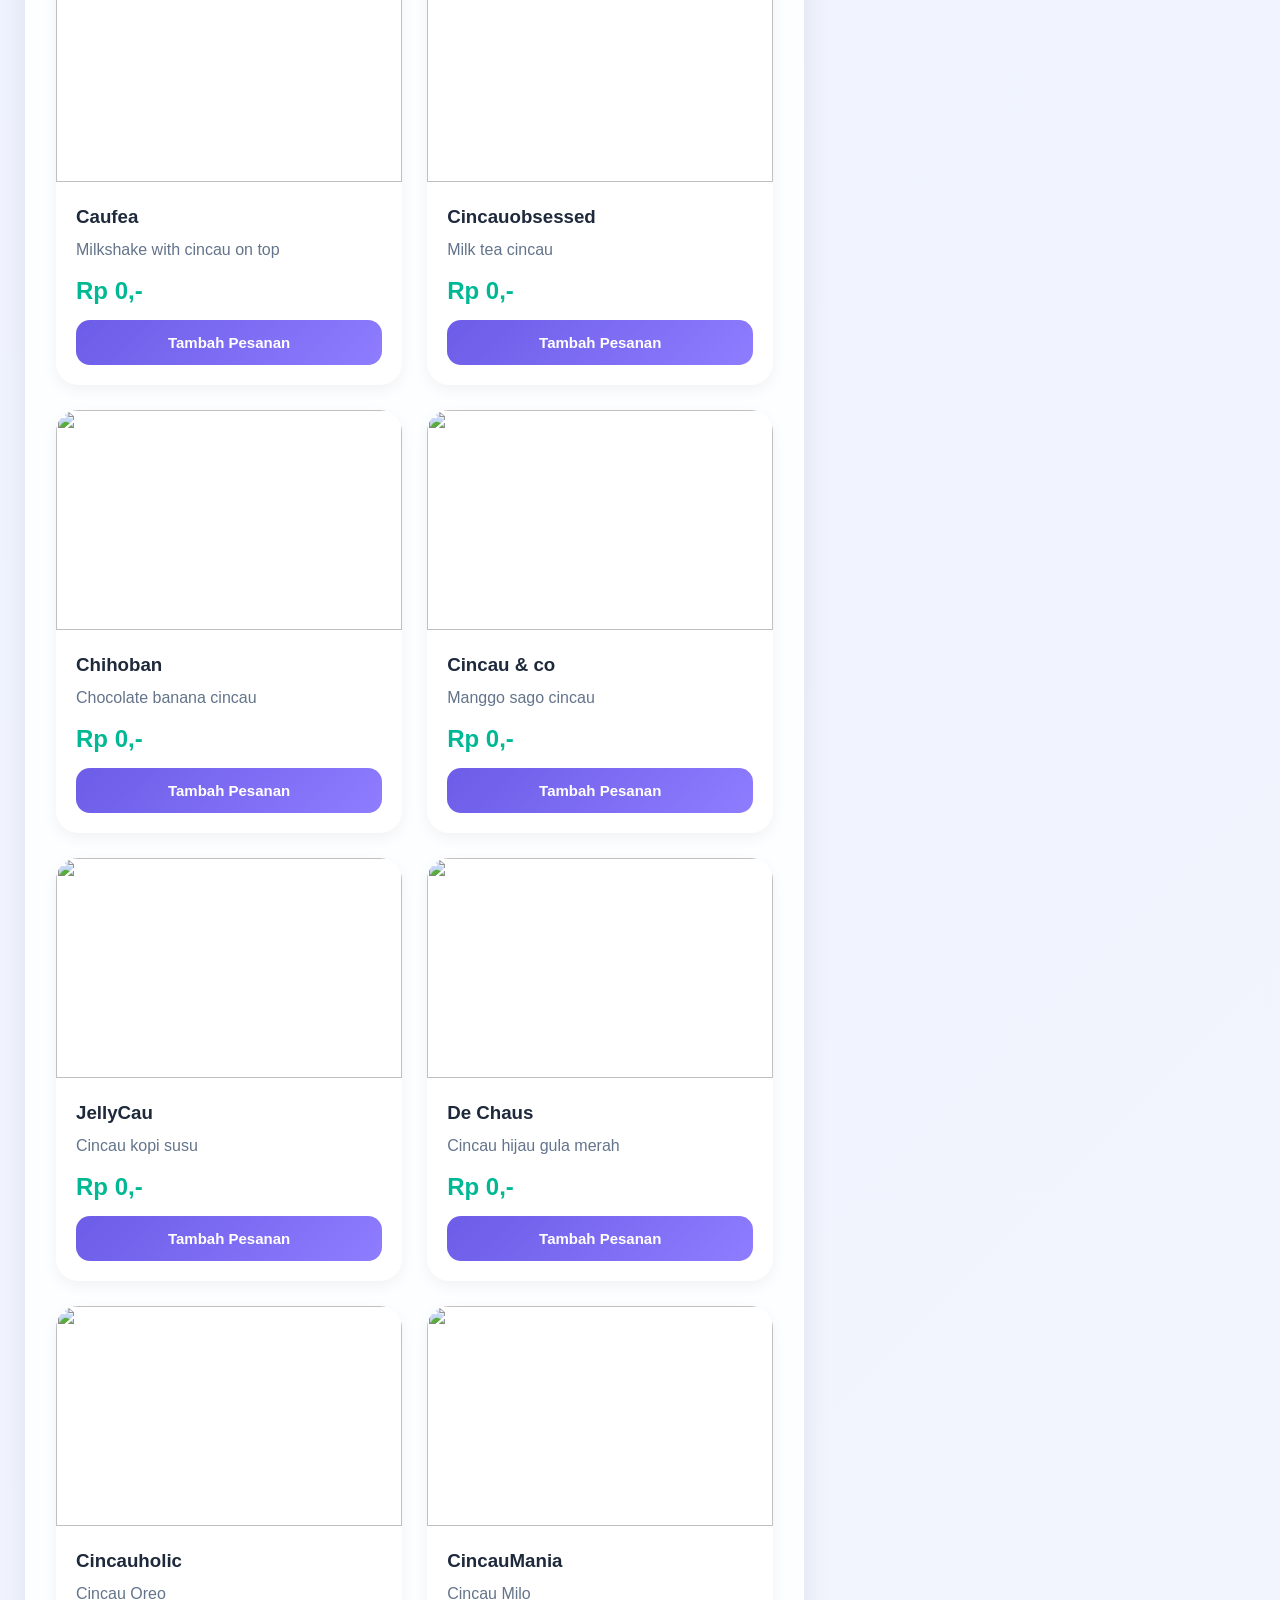
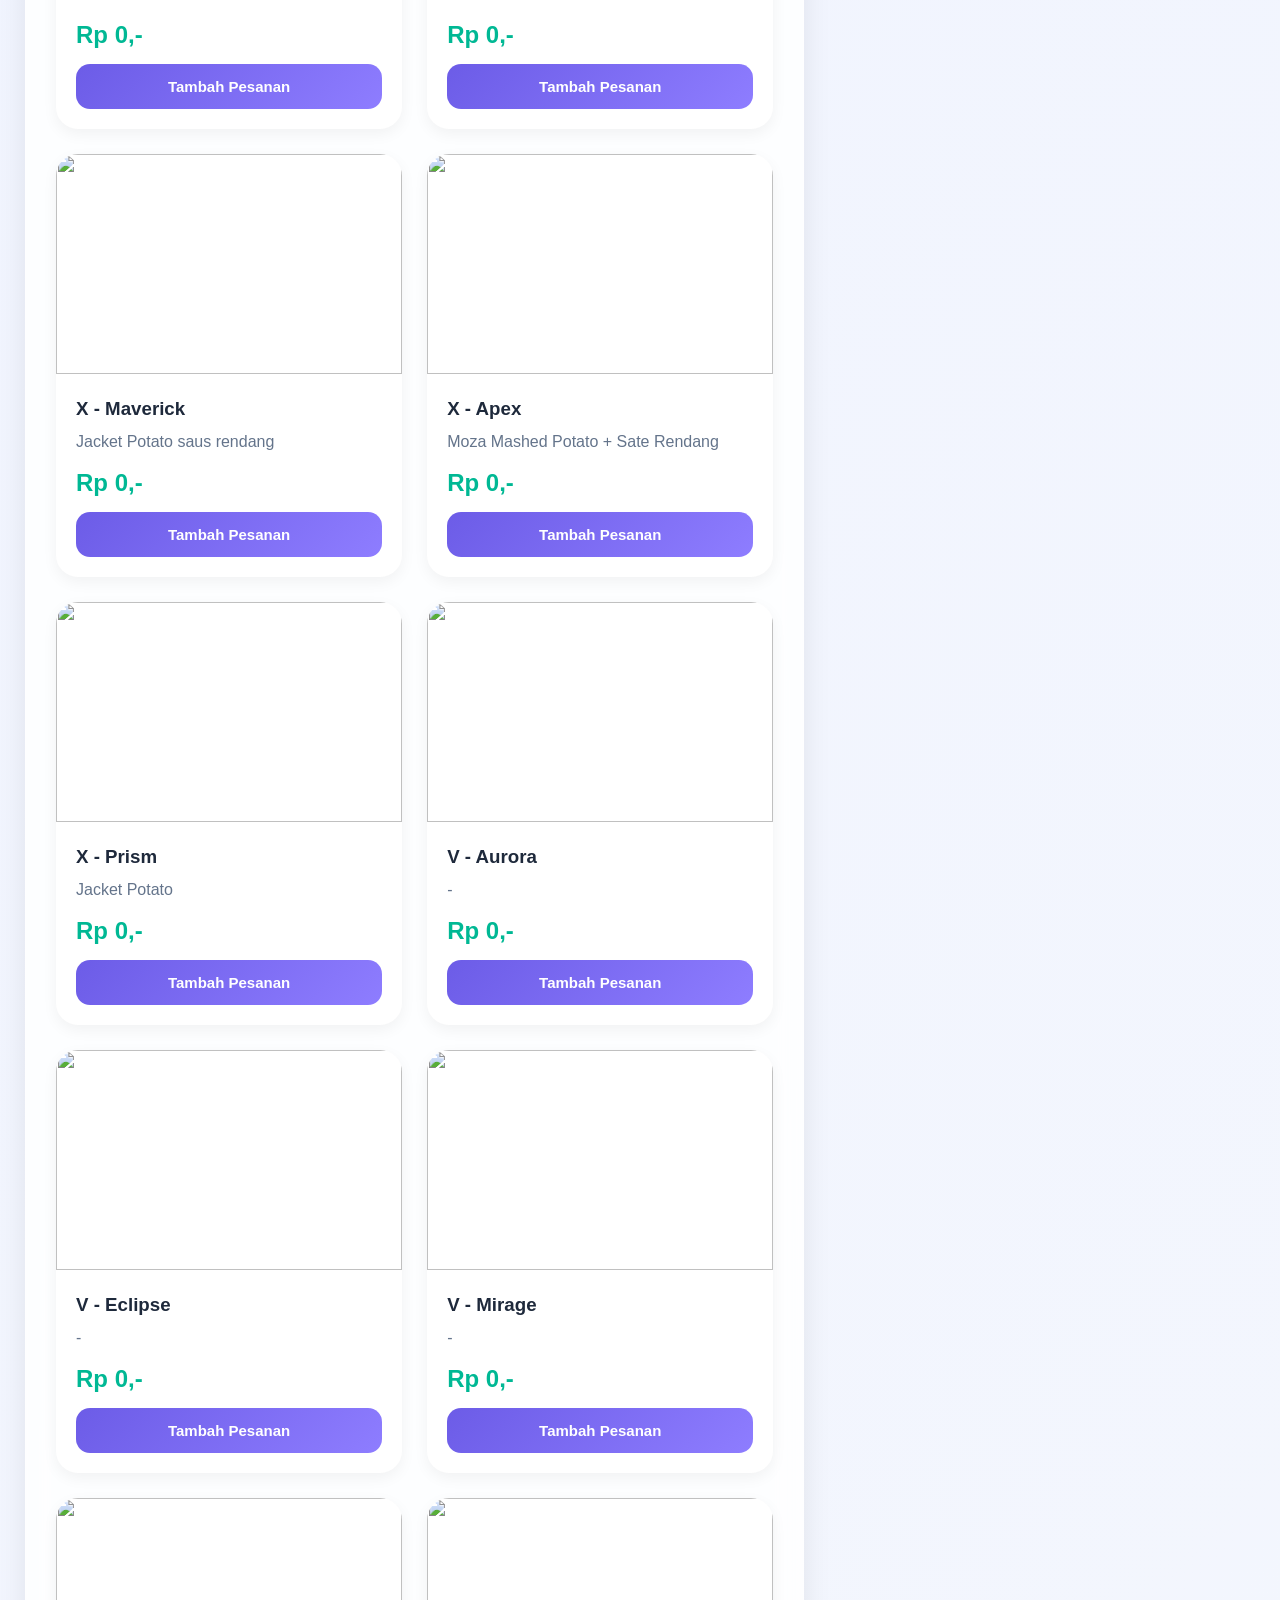
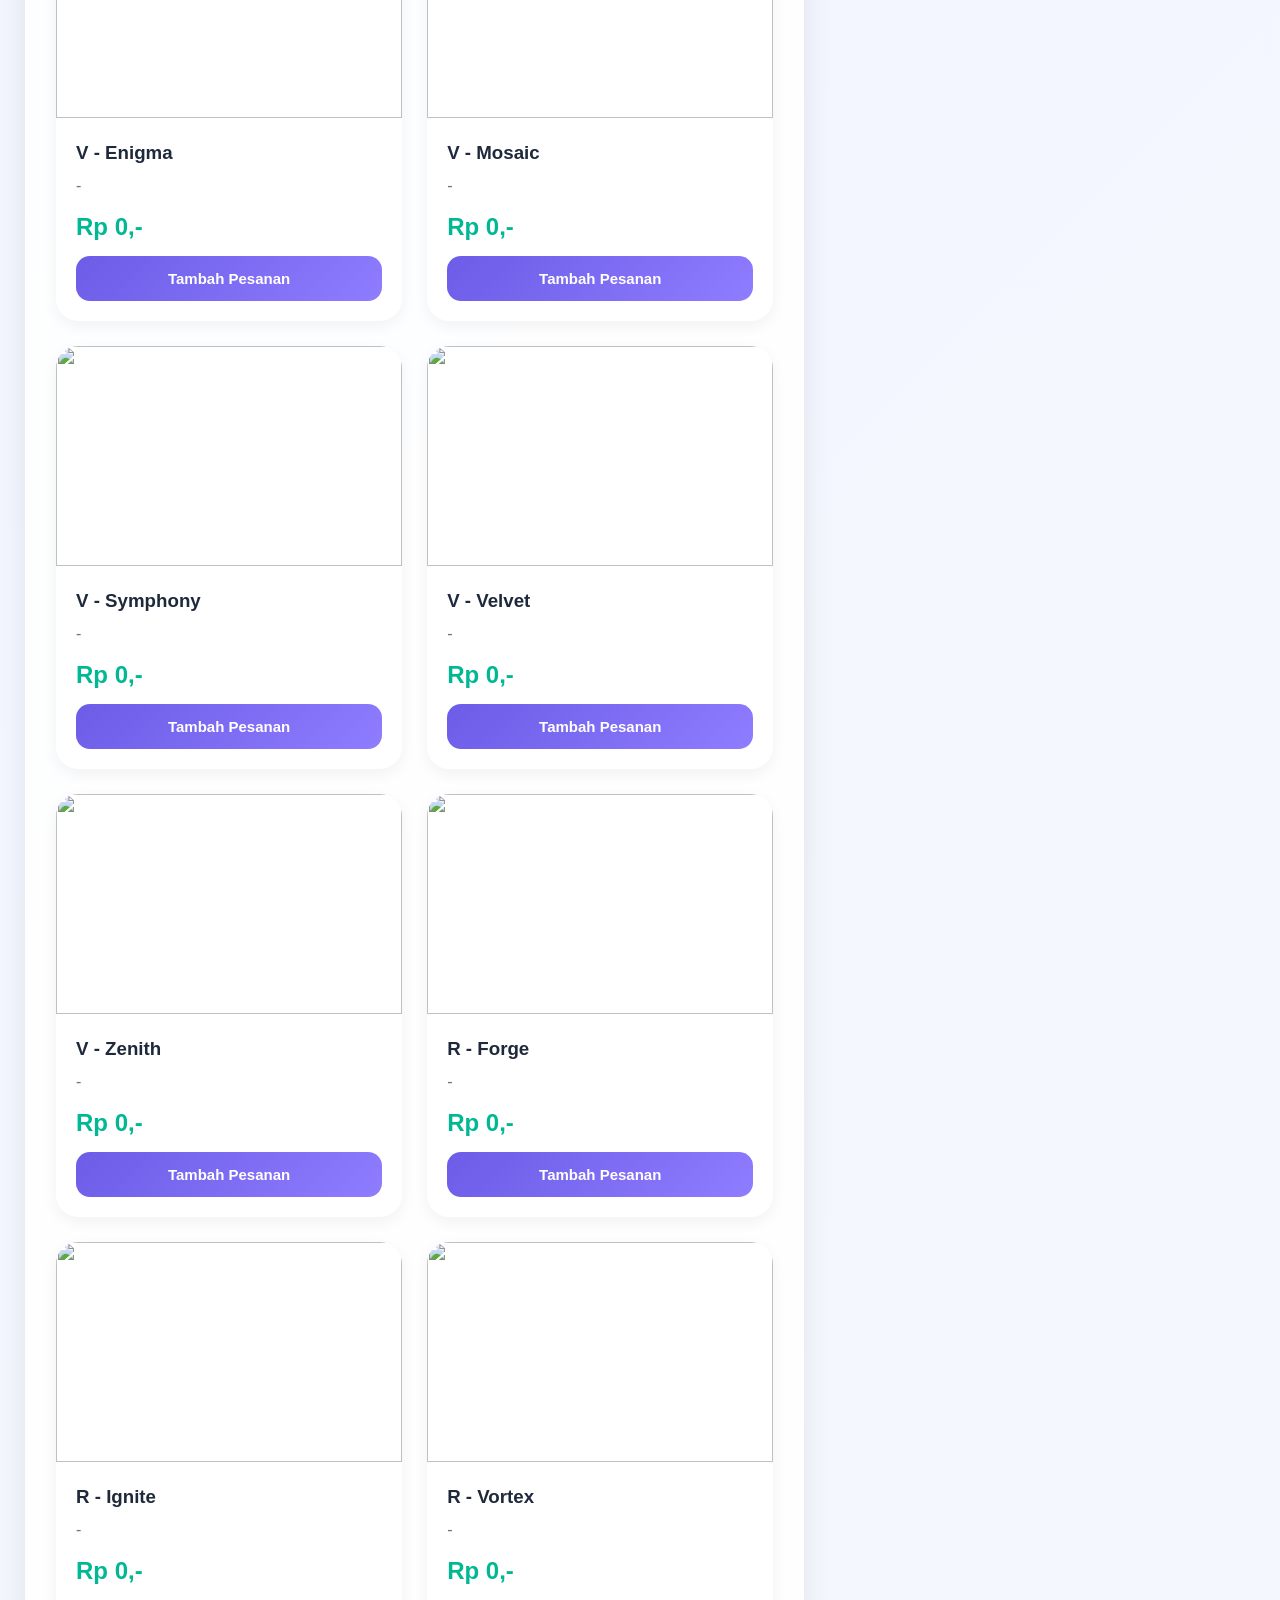
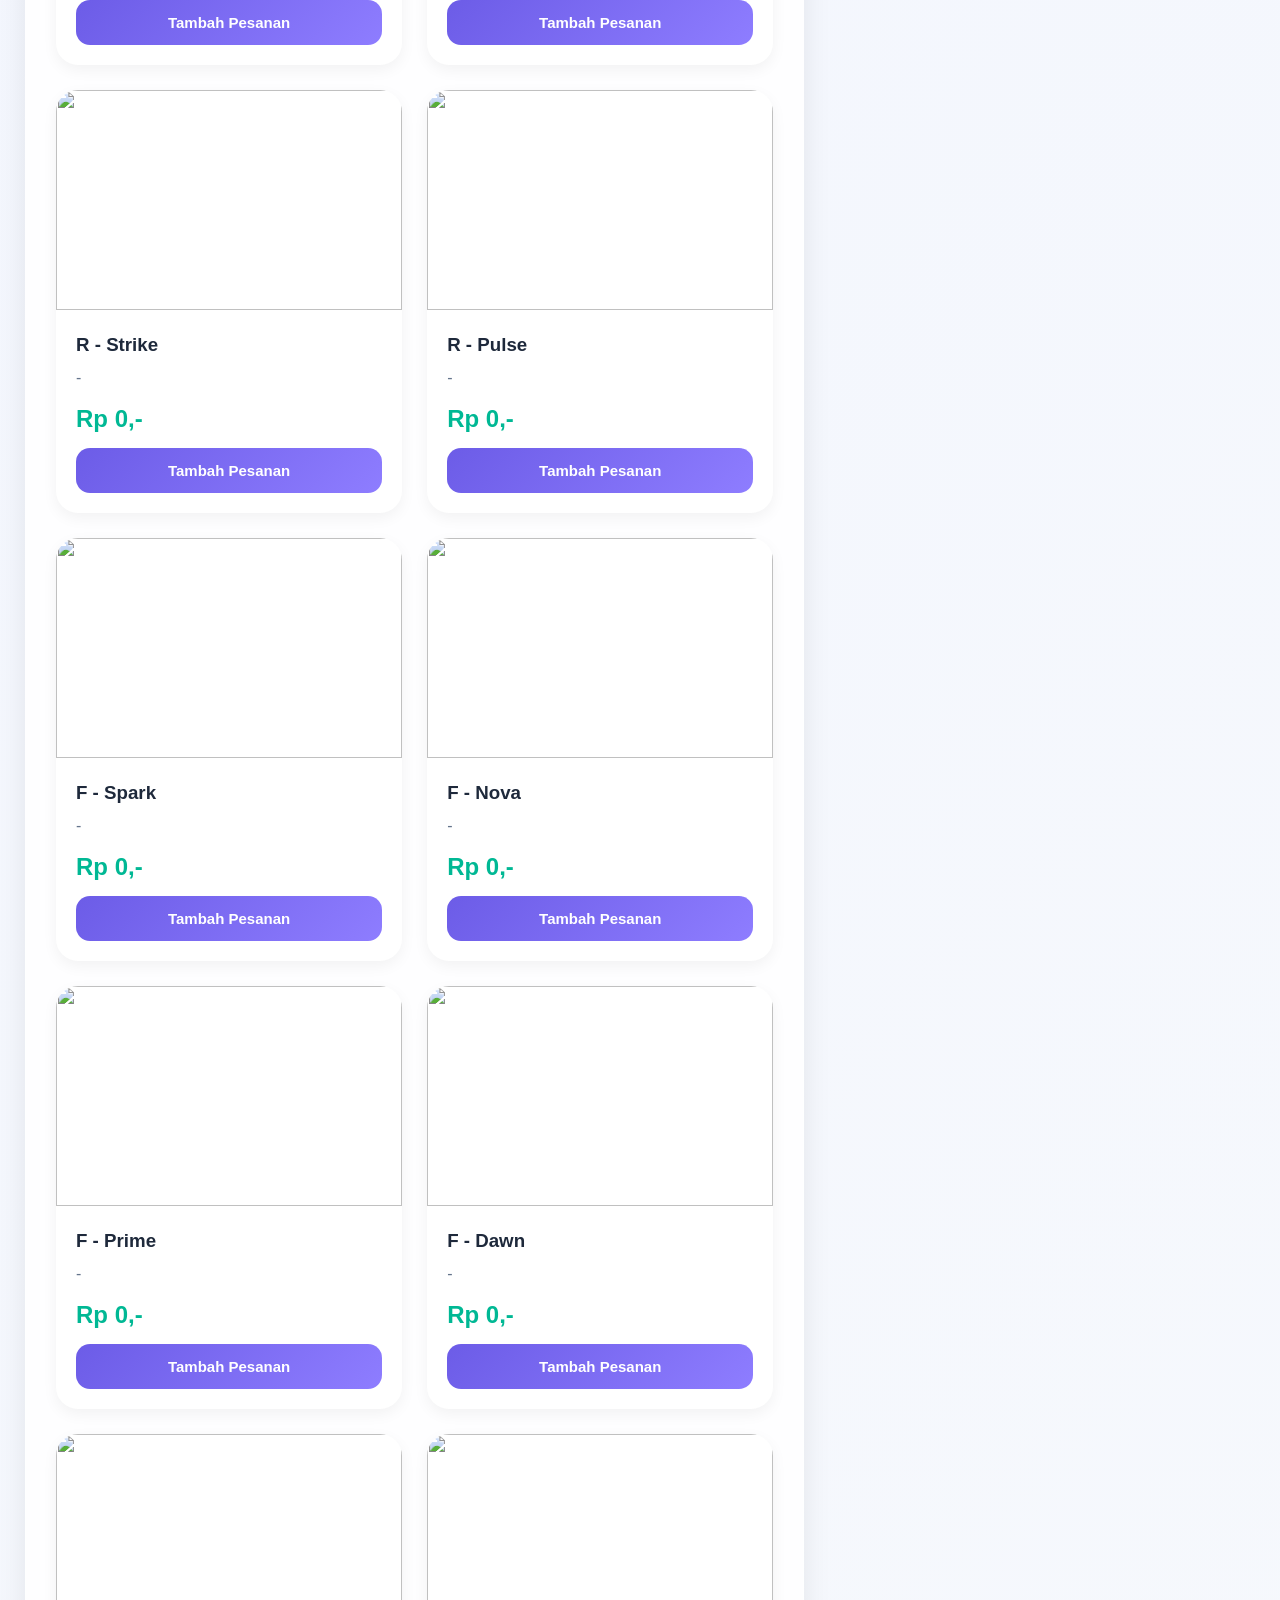
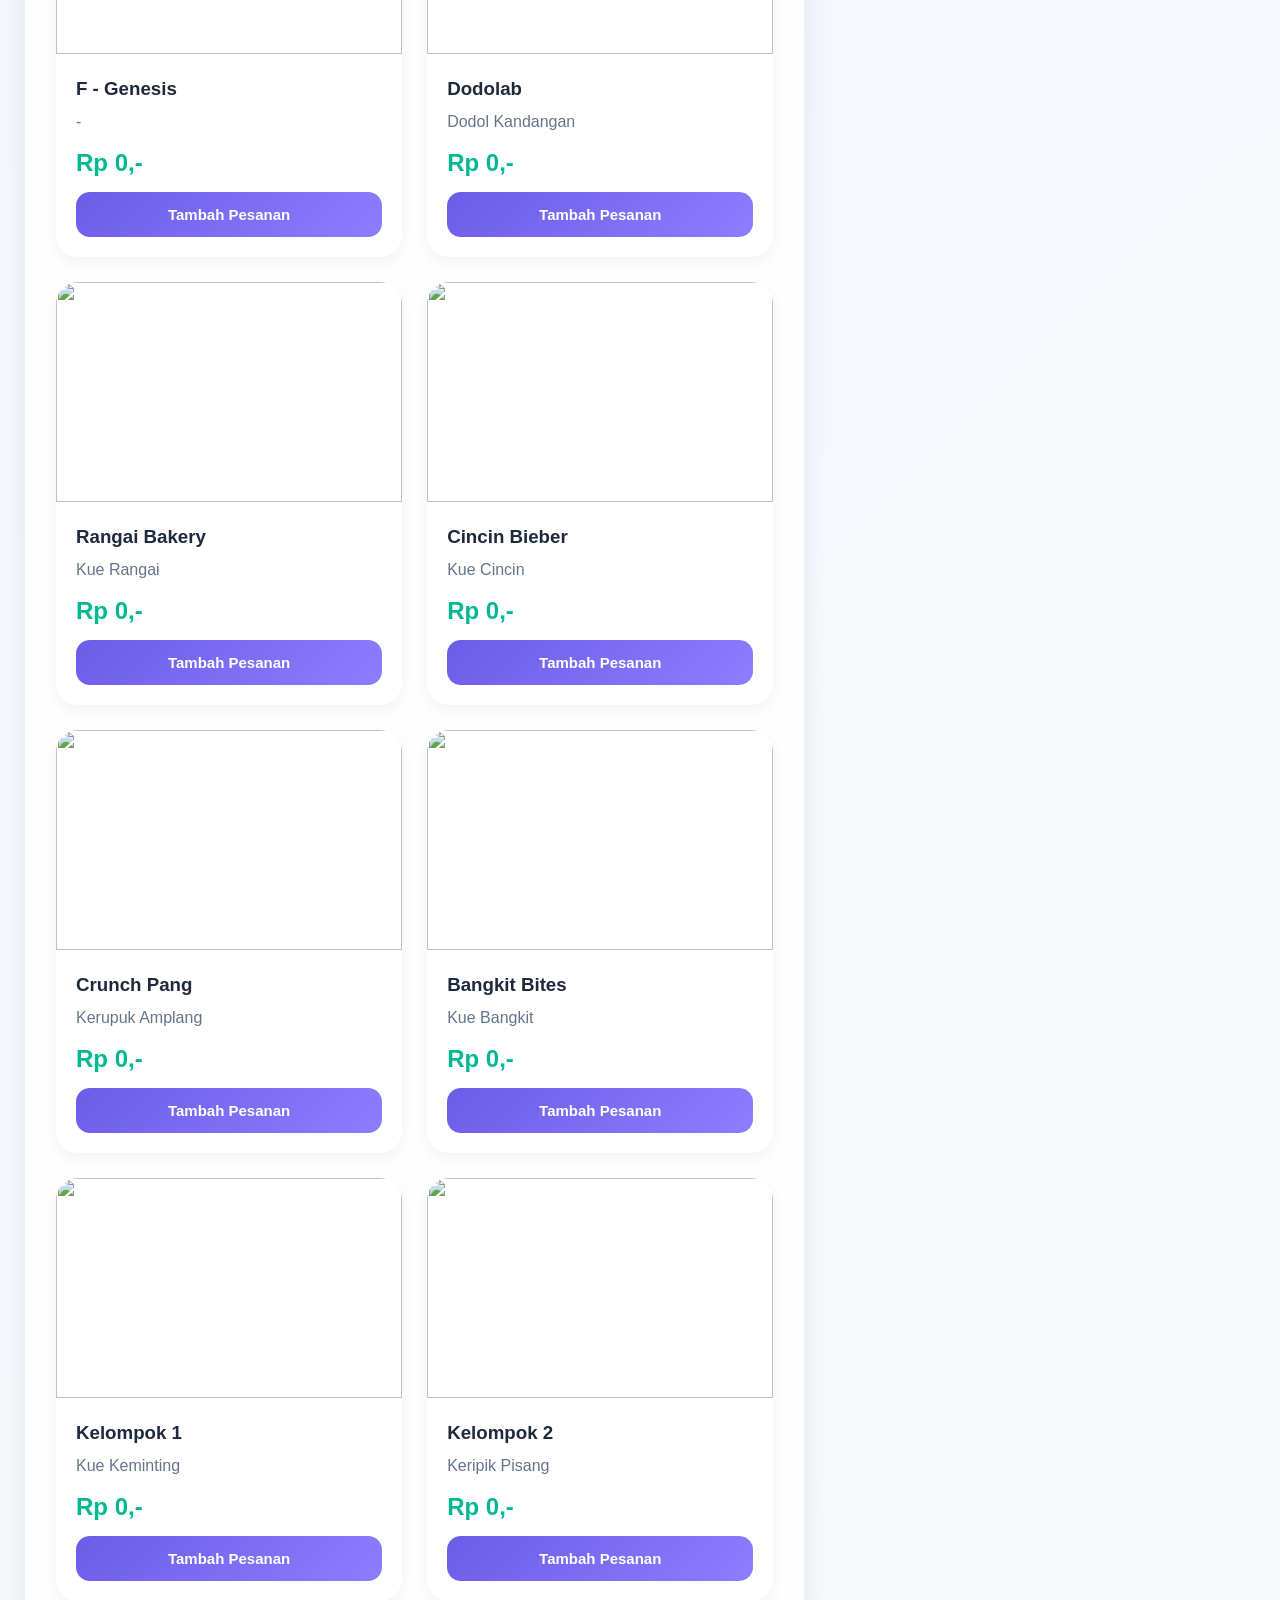
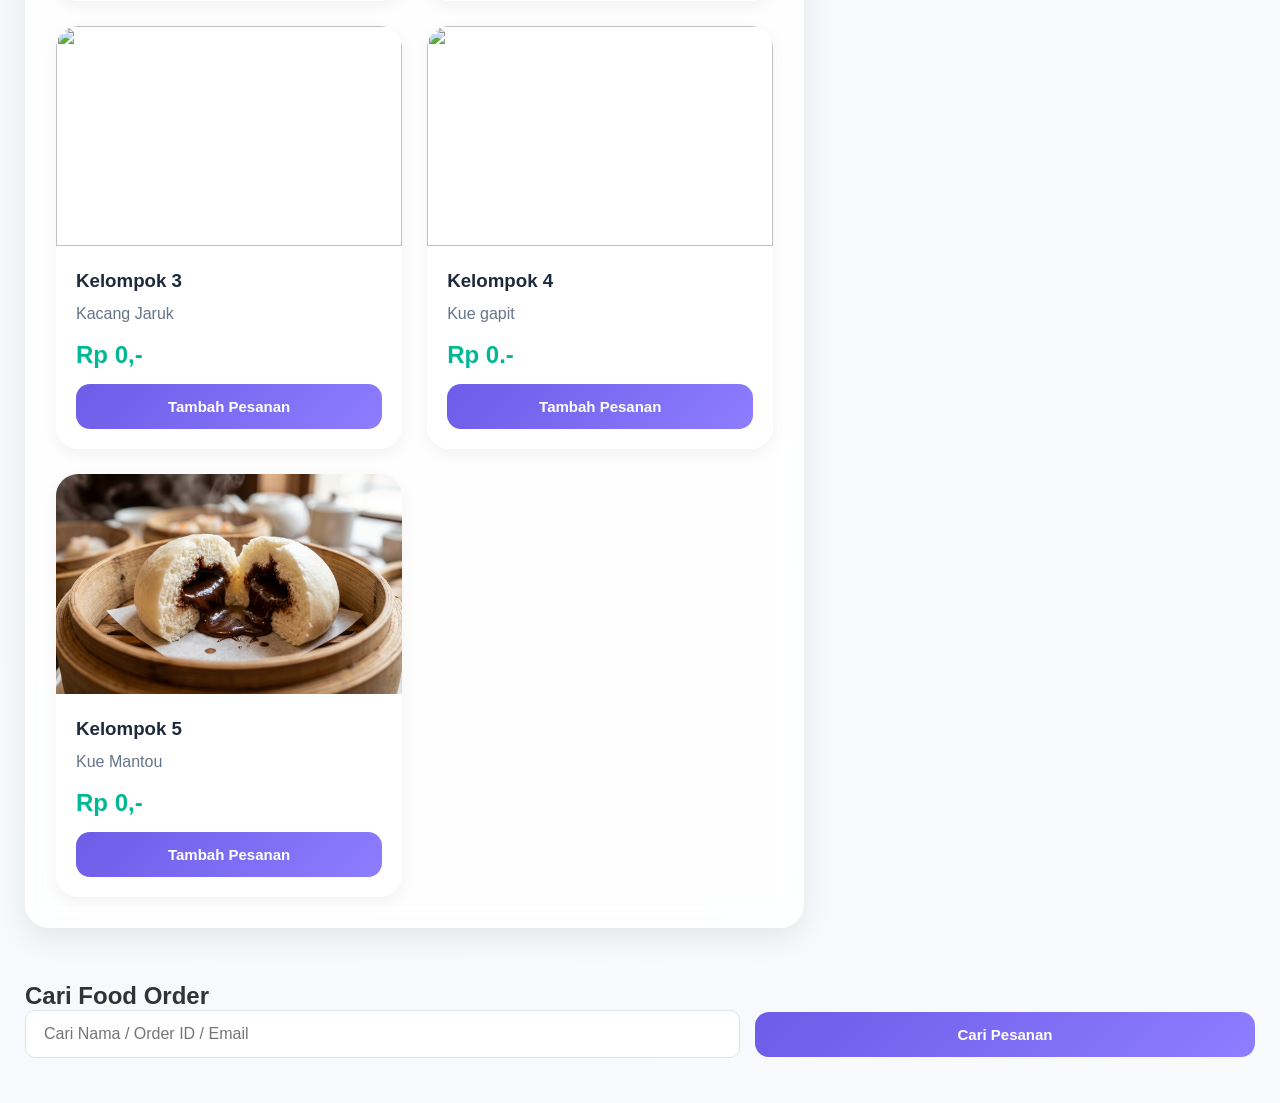
==== commit db4160ce: "Update food.html" ====
--- a/food.html
+++ b/food.html
@@ -1217,7 +1217,7 @@
 Rp 0,-
 </div>
 
-<button onclick="addToCart('Pizza Slice',35000)">
+<button onclick="addToCart('Dodol Kandangan',10000)">
 Tambah Pesanan
 </button>
 
@@ -1243,7 +1243,7 @@
 Rp 0,-
 </div>
 
-<button onclick="addToCart('Pizza Slice',35000)">
+<button onclick="addToCart('Kue Rangai',15000)">
 Tambah Pesanan
 </button>
 
@@ -1269,7 +1269,7 @@
 Rp 0,-
 </div>
 
-<button onclick="addToCart('Pizza Slice',35000)">
+<button onclick="addToCart('Kue Cincin',0,-)">
 Tambah Pesanan
 </button>
 
@@ -1295,7 +1295,7 @@
 Rp 0,-
 </div>
 
-<button onclick="addToCart('Pizza Slice',35000)">
+<button onclick="addToCart('Kerupuk Amplang',0,-)">
 Tambah Pesanan
 </button>
 
@@ -1321,7 +1321,7 @@
 Rp 0,-
 </div>
 
-<button onclick="addToCart('Pizza Slice',35000)">
+<button onclick="addToCart('Kue Bangkit',18500)">
 Tambah Pesanan
 </button>
 
@@ -1347,7 +1347,7 @@
 Rp 0,-
 </div>
 
-<button onclick="addToCart('Pizza Slice',35000)">
+<button onclick="addToCart('Kue Keminting',19990)">
 Tambah Pesanan
 </button>
 
@@ -1373,7 +1373,7 @@
 Rp 0,-
 </div>
 
-<button onclick="addToCart('Pizza Slice',35000)">
+<button onclick="addToCart('Keripik Pisang',15000)">
 Tambah Pesanan
 </button>
 
@@ -1399,7 +1399,7 @@
 Rp 0,-
 </div>
 
-<button onclick="addToCart('Pizza Slice',35000)">
+<button onclick="addToCart('Kacang Jaruk',15000)">
 Tambah Pesanan
 </button>
 
@@ -1425,19 +1425,19 @@
 Rp 0.-
 </div>
 
-<button onclick="addToCart('Pizza Slice',35000)">
-Tambah Pesanan
-</button>
-
-</div>
-
-</div>
-
-<!-- CARD -->
-
-<div class="food-card">
-
-<img src="https://drive.google.com/drive/u/0/folders/1Zz8T9rsxQ7U3s5LnWzAN7oDLeJX_BxYZ">
+<button onclick="addToCart('Kue gapit',10000)">
+Tambah Pesanan
+</button>
+
+</div>
+
+</div>
+
+<!-- CARD -->
+
+<div class="food-card">
+
+<img src="Memantau.png">
 
 <div class="food-info">
 
@@ -1451,7 +1451,7 @@
 Rp 0,-
 </div>
 
-<button onclick="addToCart('Caesar Salad',28000)">
+<button onclick="addToCart('Kue Mantou',10000)">
 Tambah Pesanan
 </button>
 
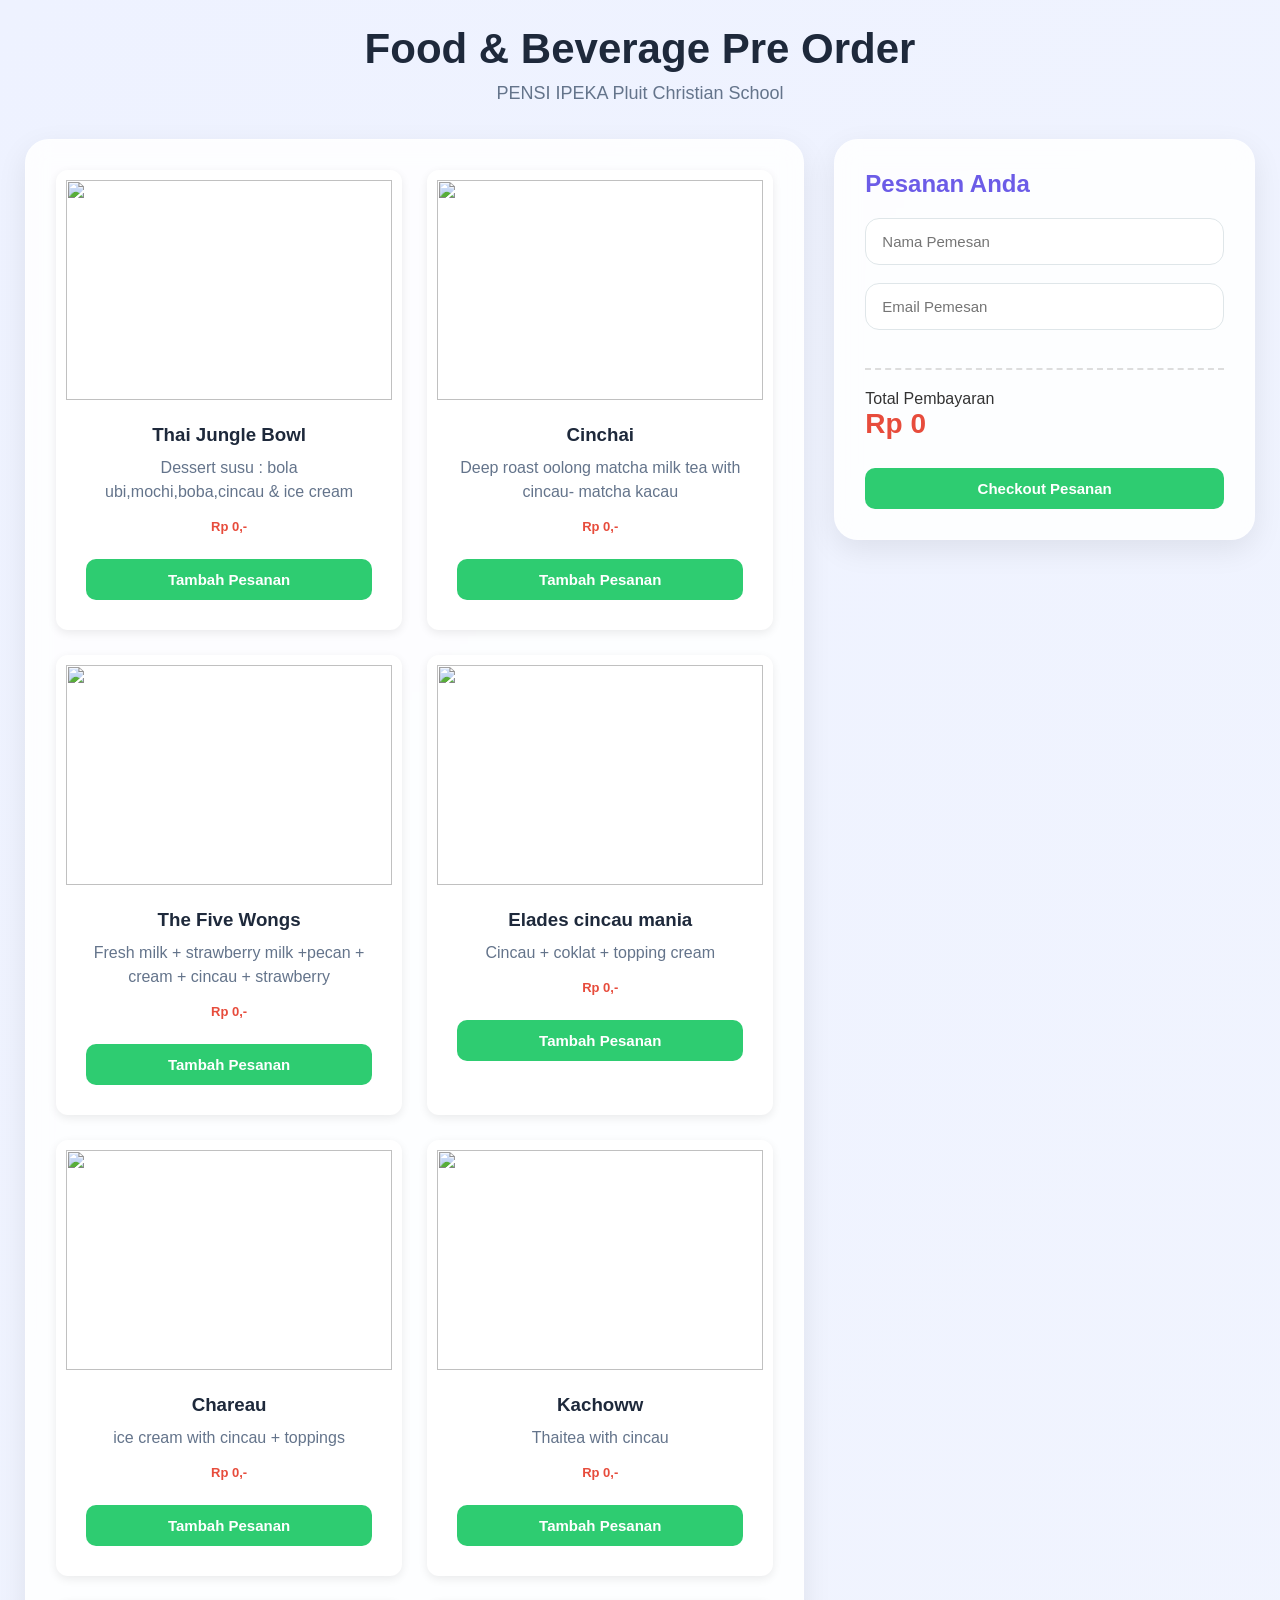
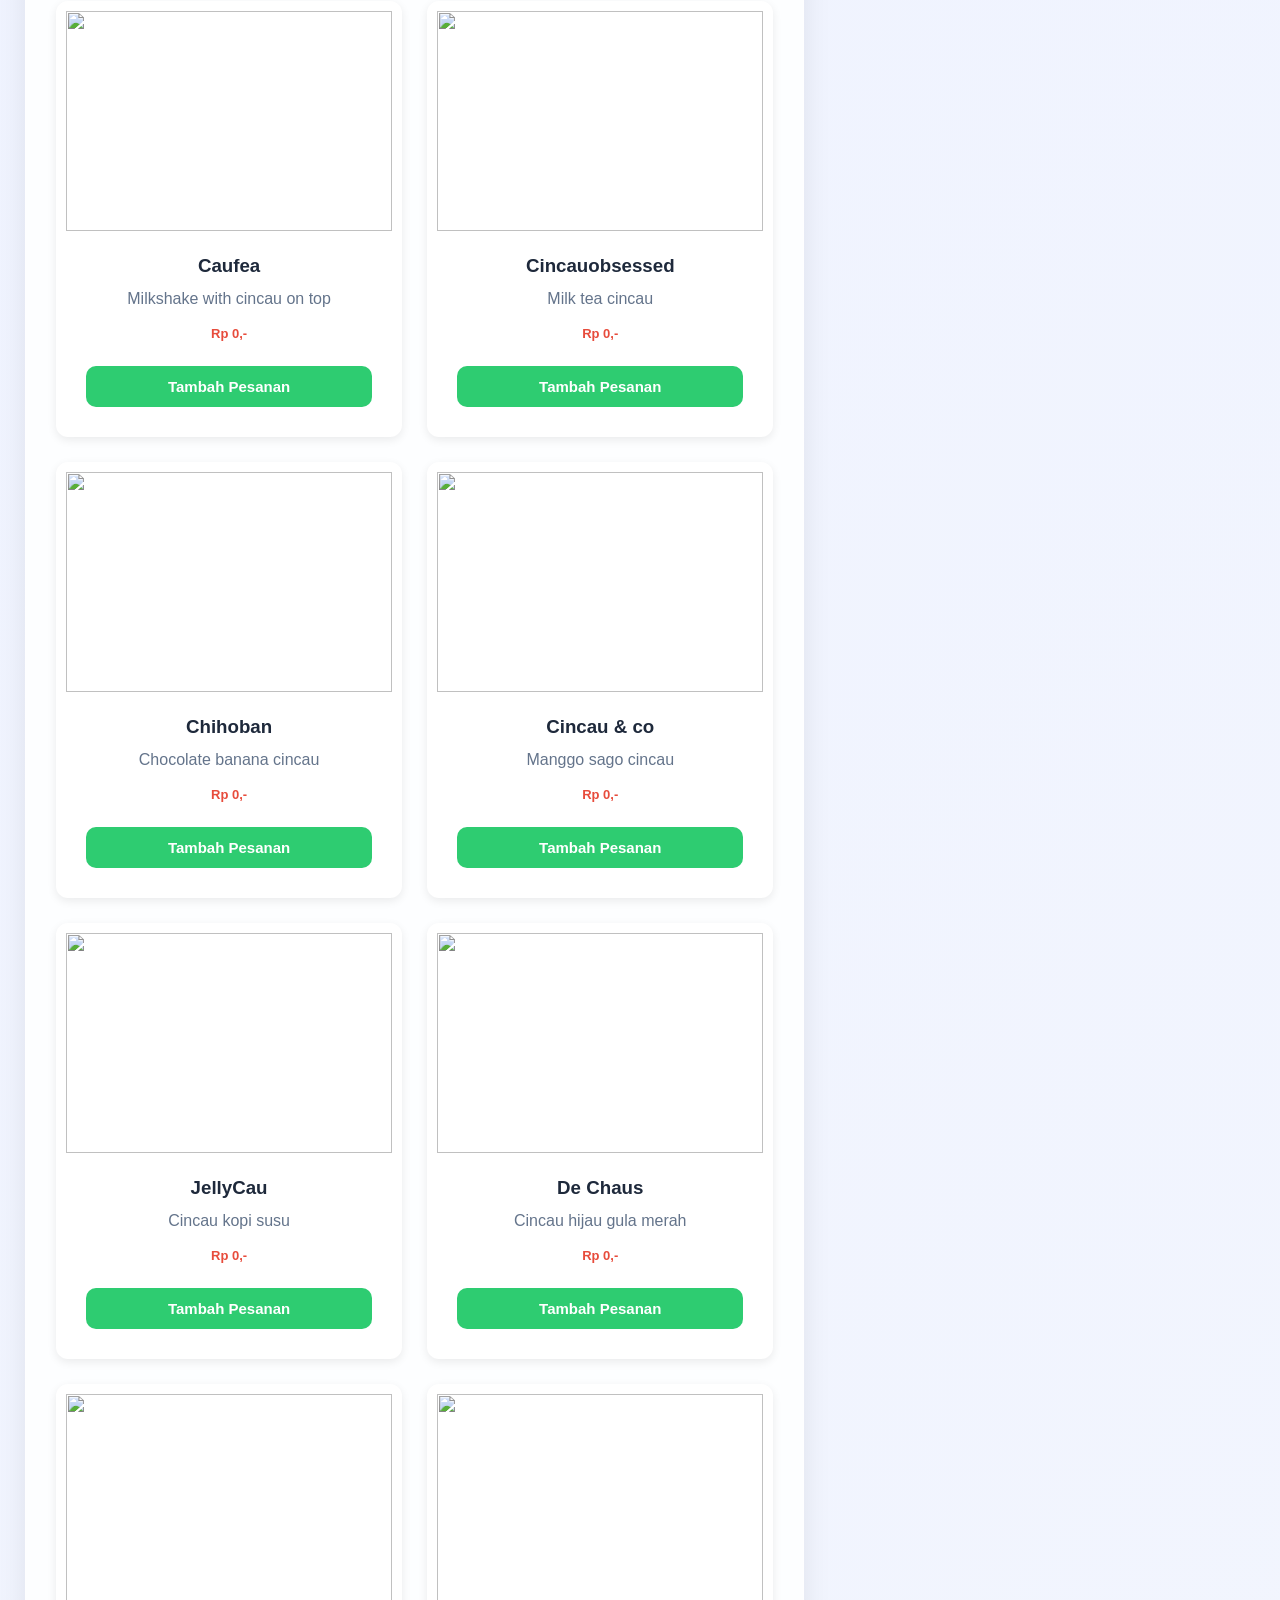
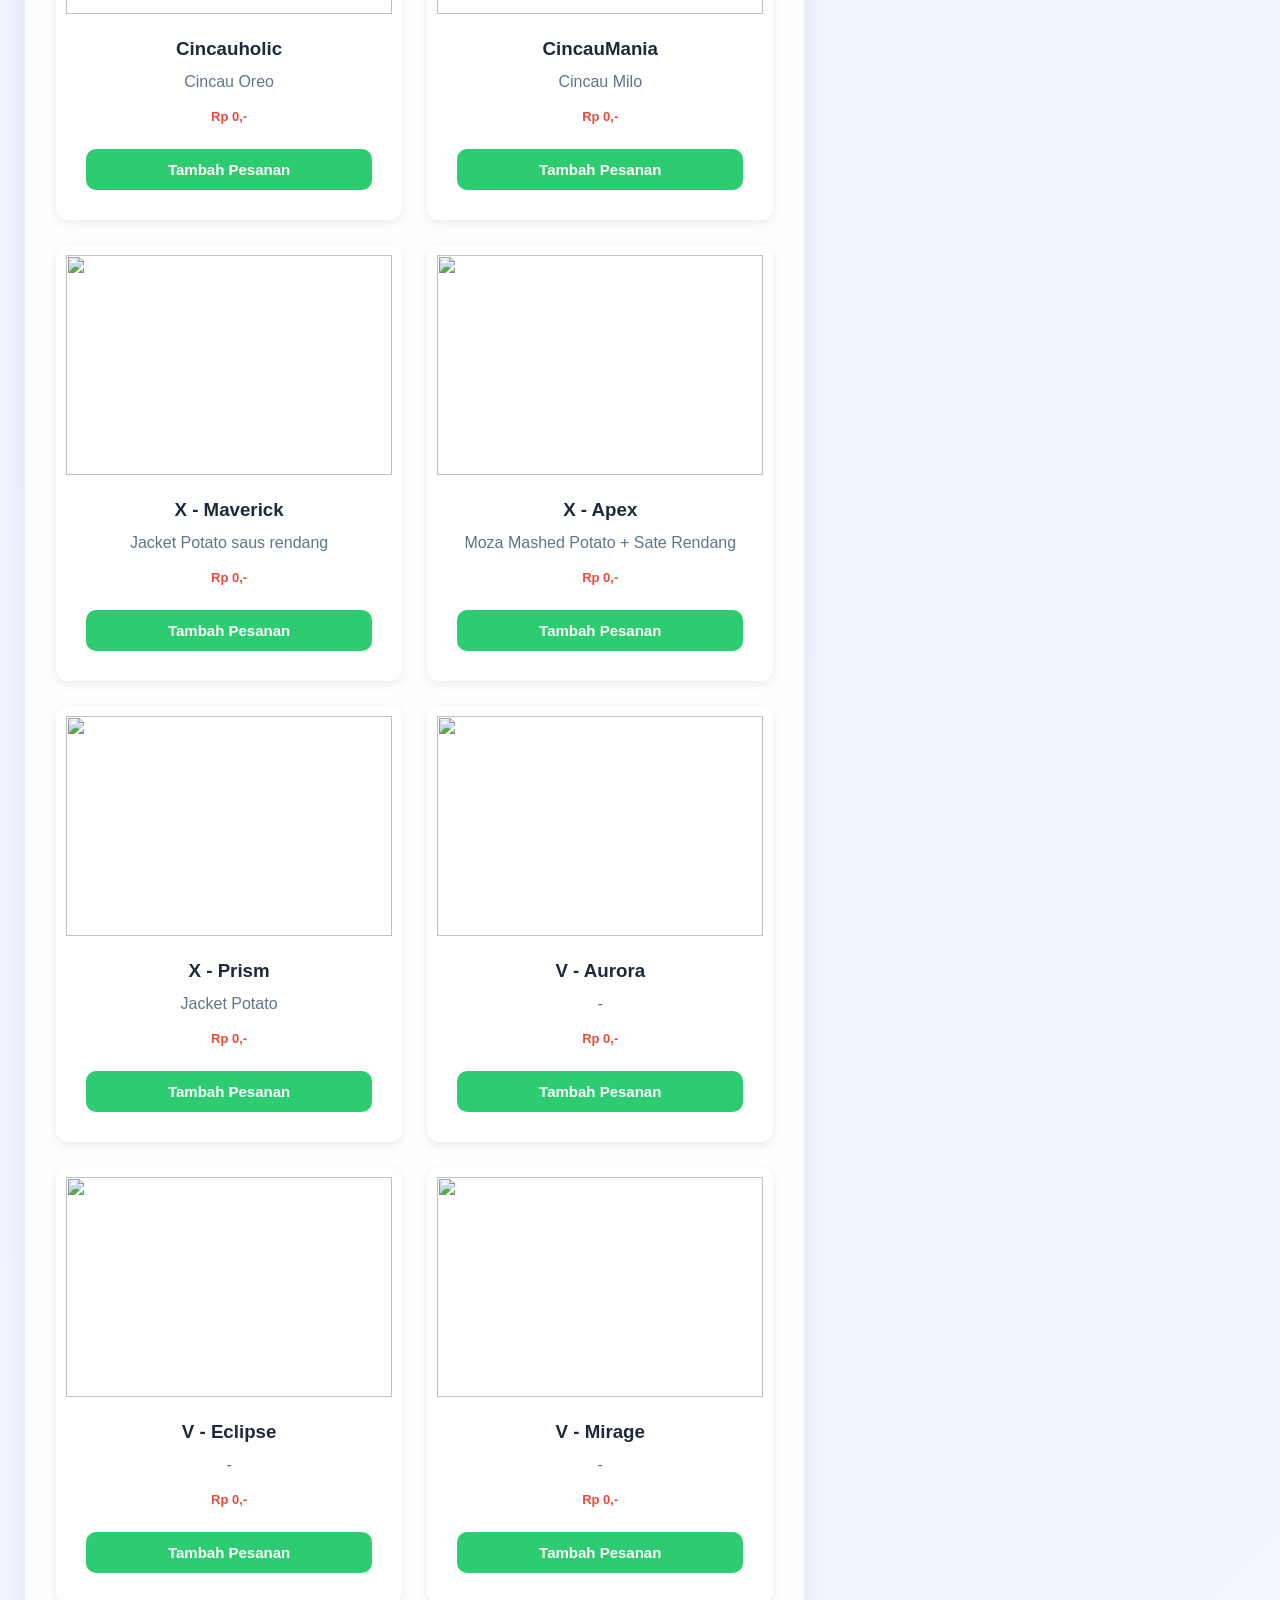
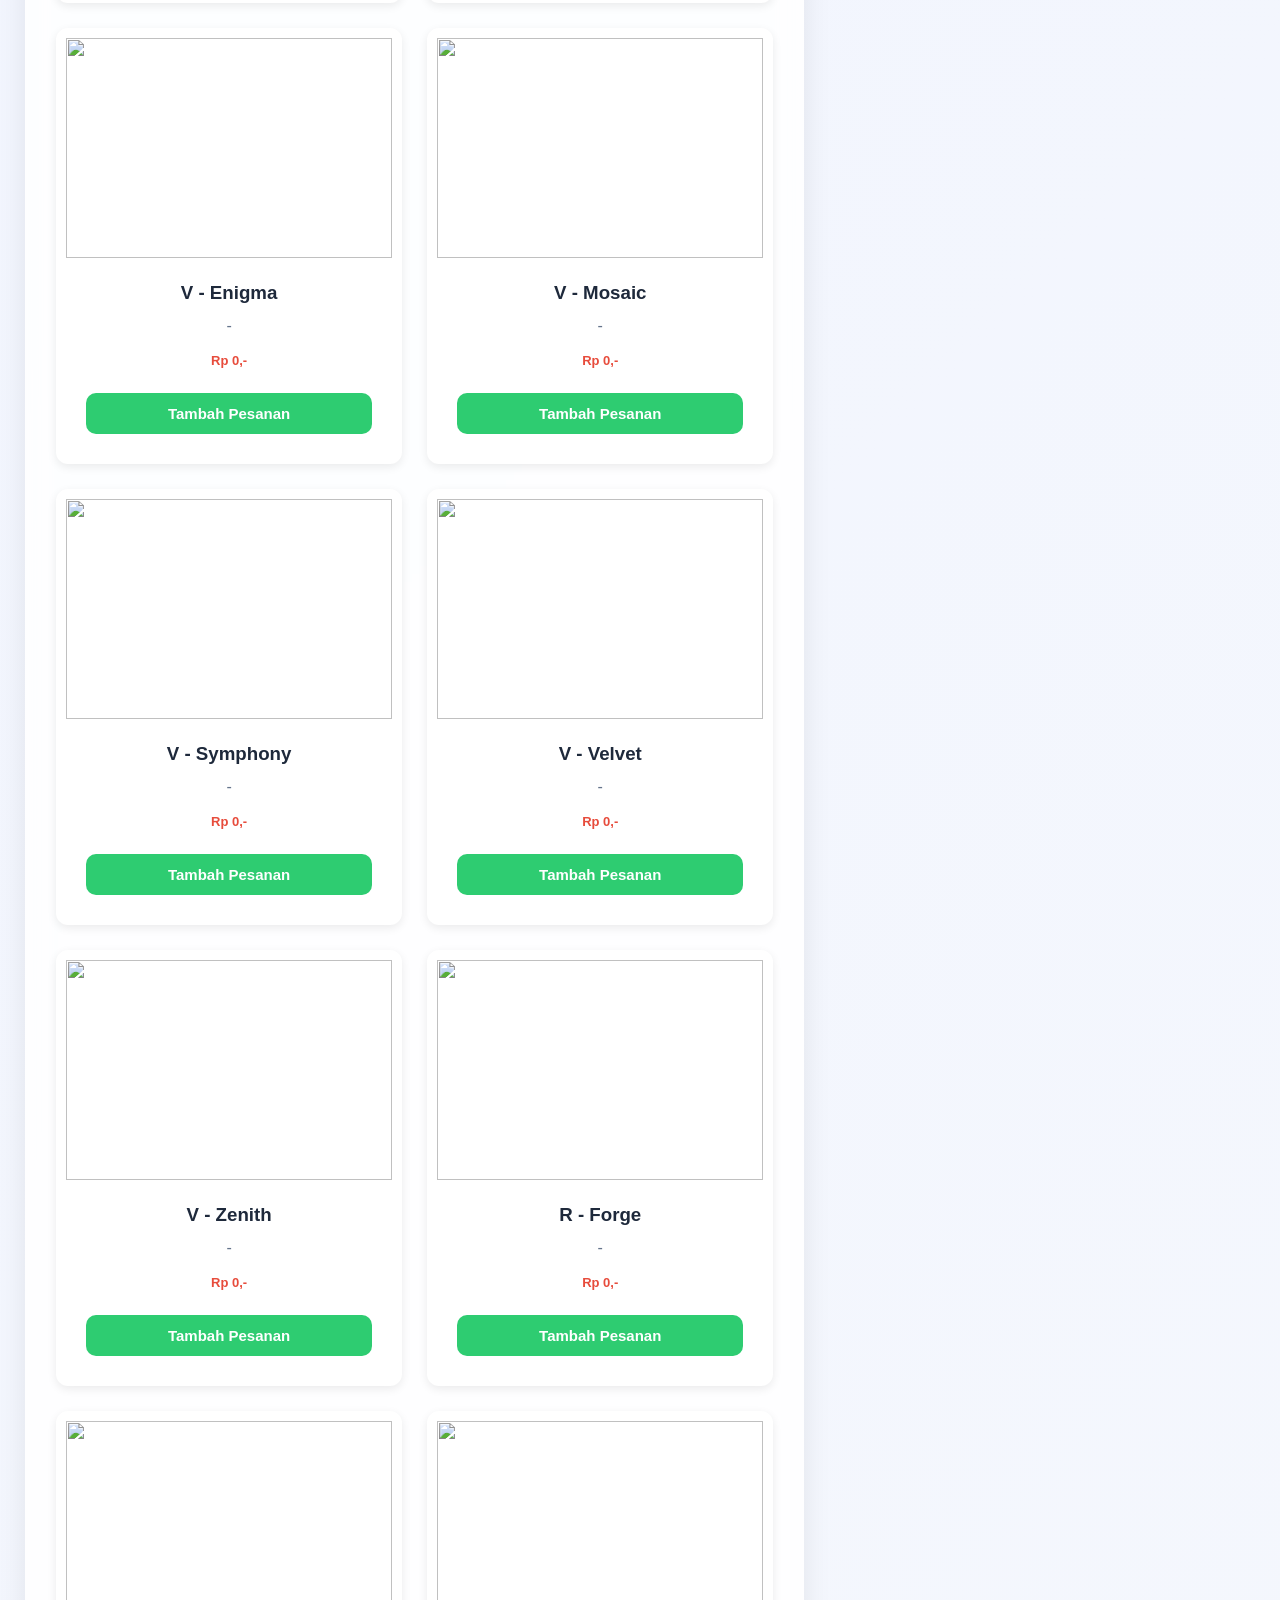
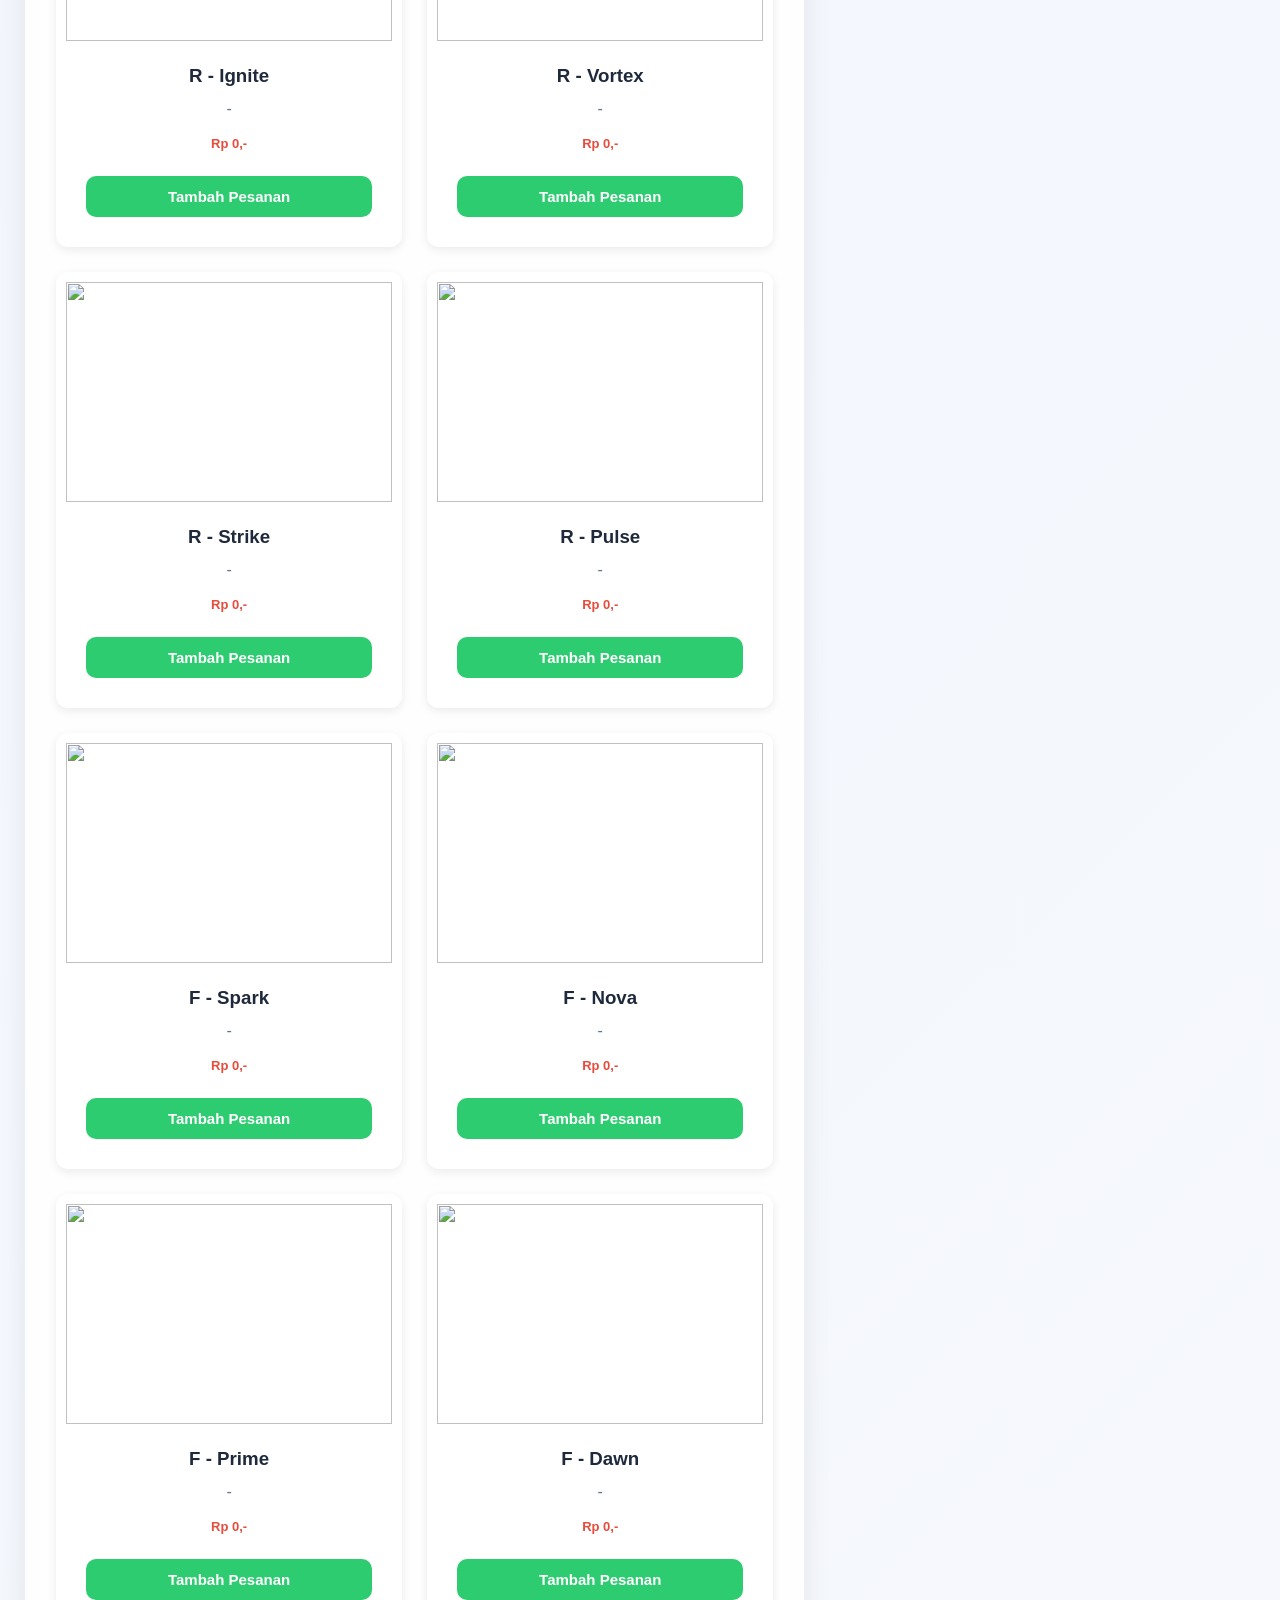
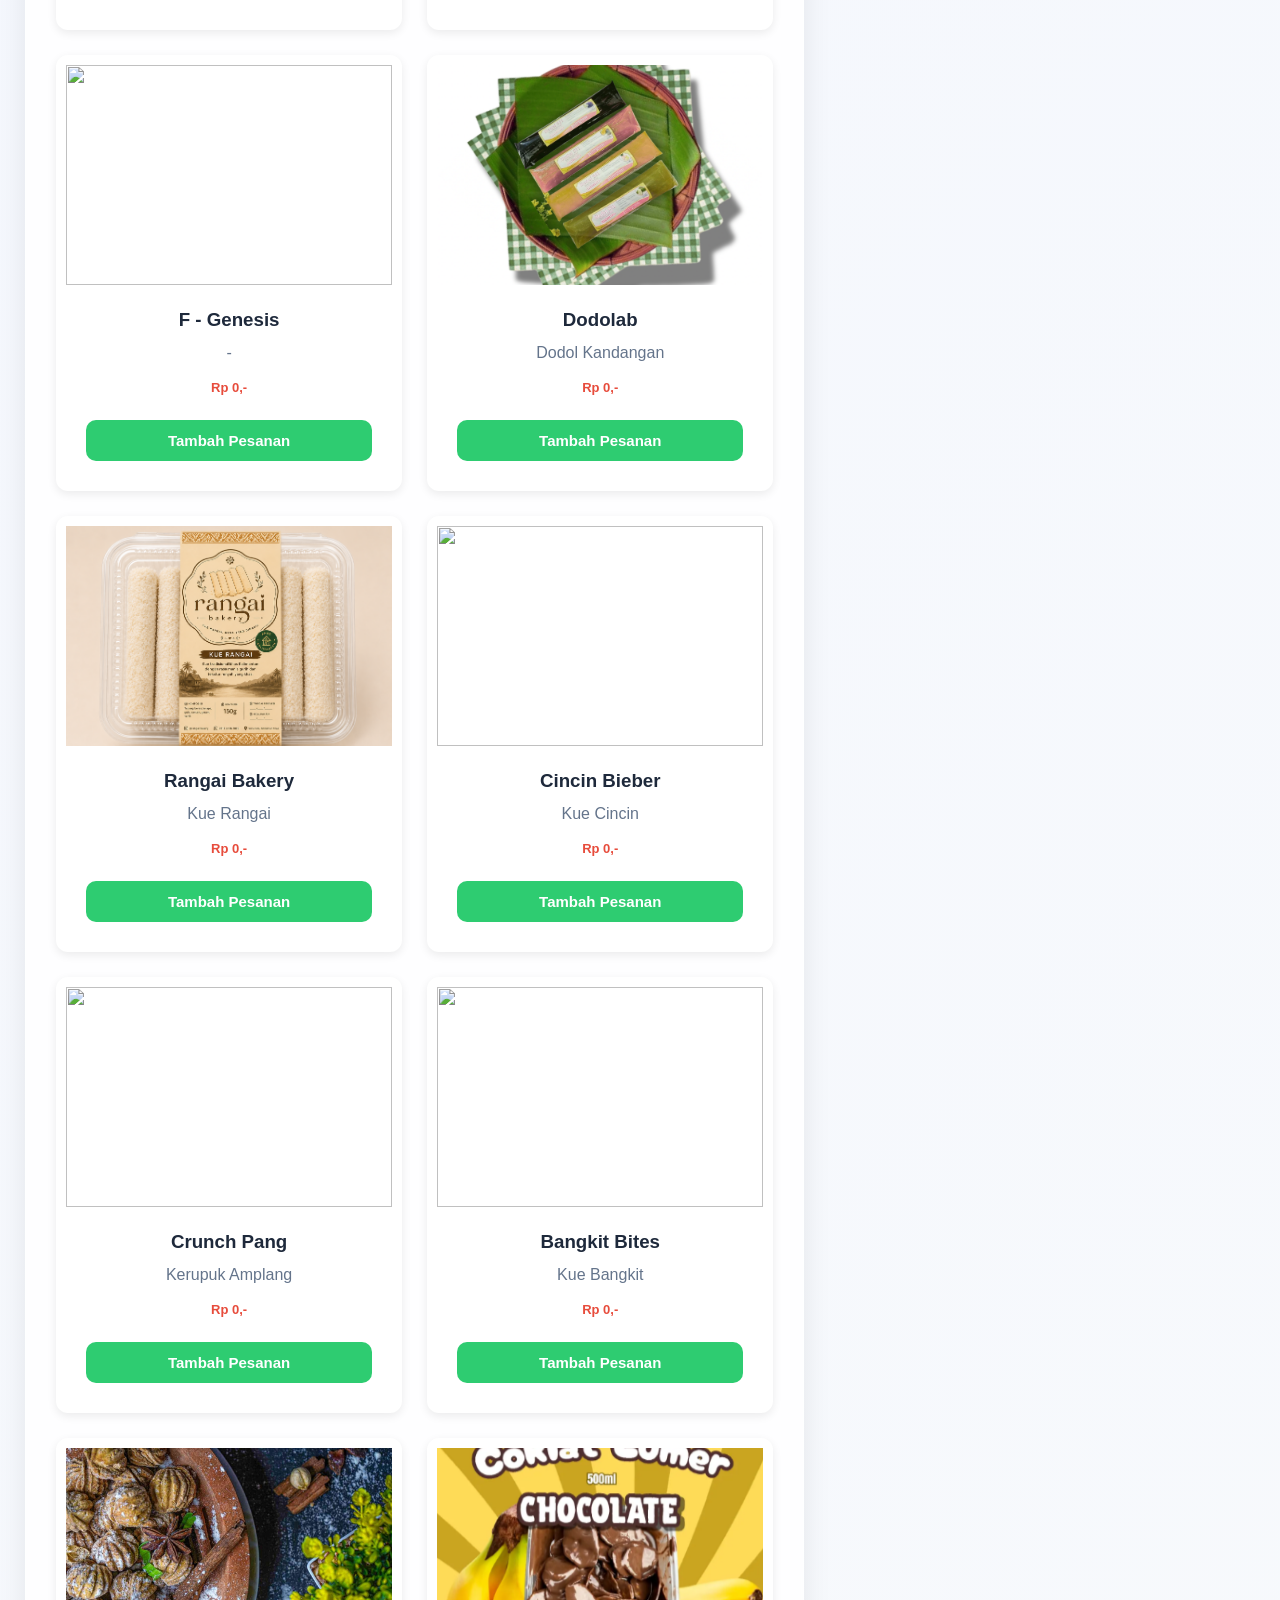
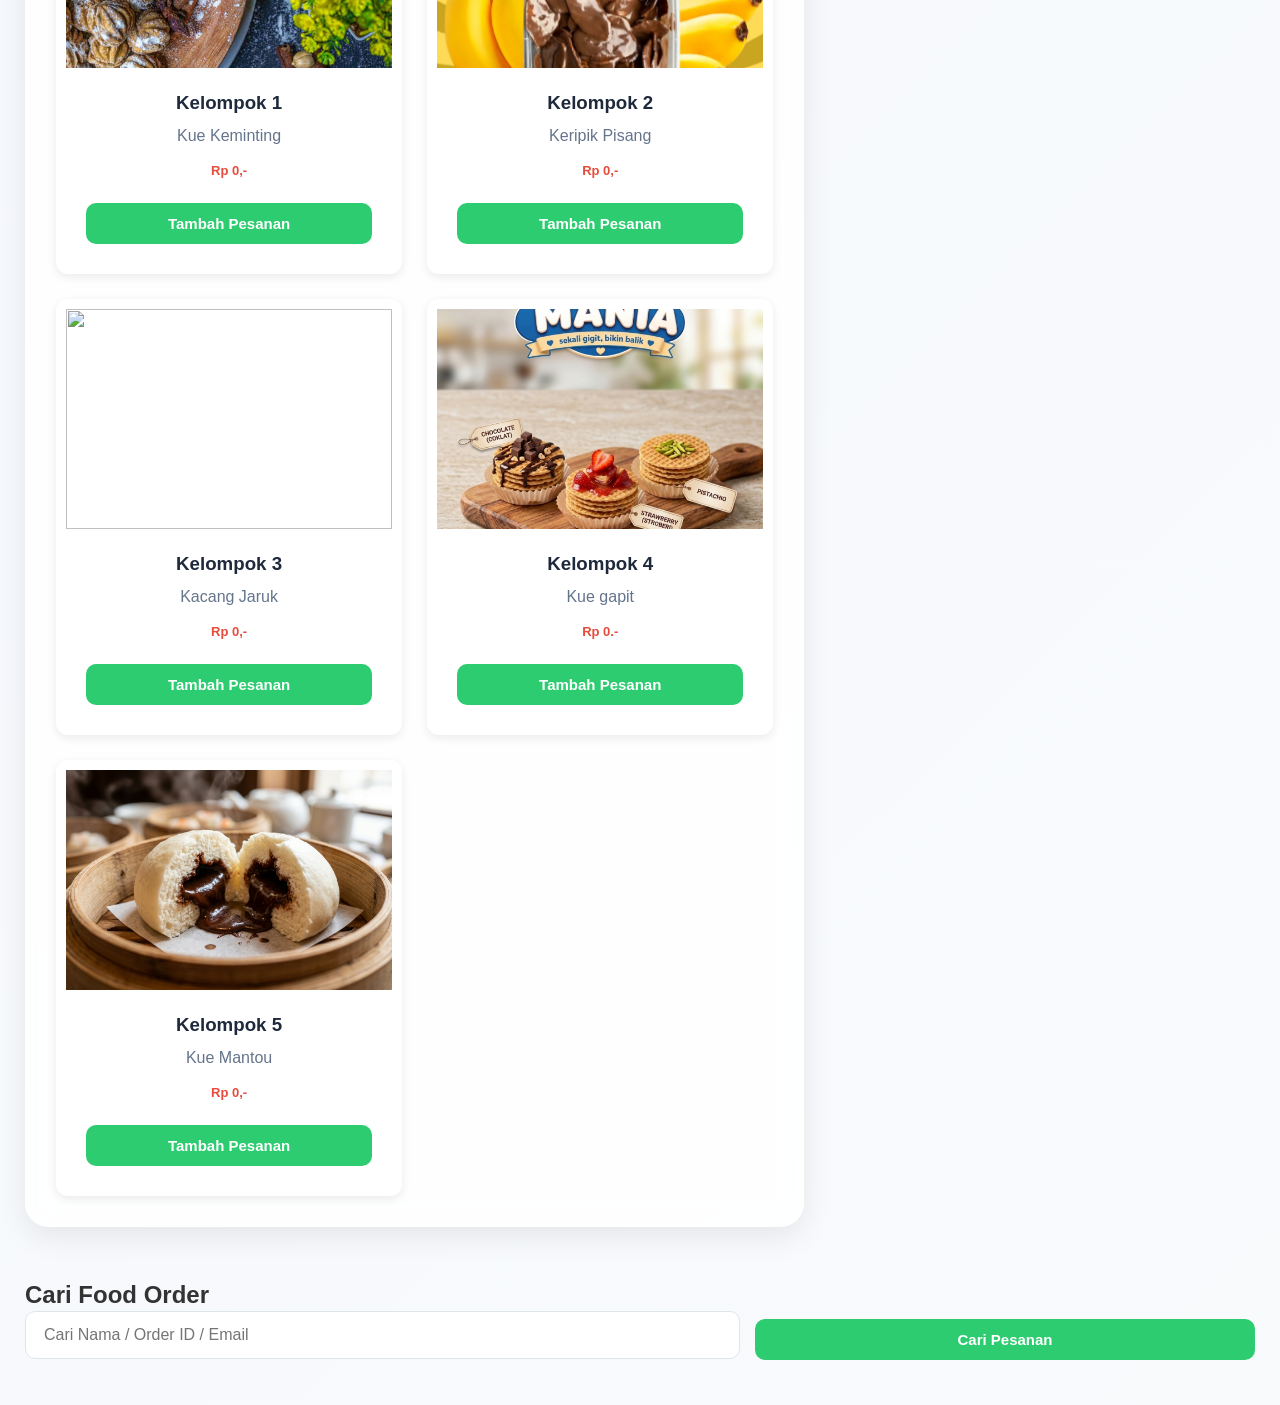
==== commit d7f7520d: "Update food.html" ====
--- a/food.html
+++ b/food.html
@@ -207,6 +207,93 @@
     font-weight:bold;
 }
 
+.menu-container{
+  display:grid;
+  grid-template-columns:repeat(auto-fit,minmax(140px,1fr));
+  gap:12px;
+  margin-bottom:120px;
+}
+
+.food-card{
+  background:white;
+  border-radius:12px;
+  padding:10px;
+  box-shadow:0 3px 10px rgba(0,0,0,0.08);
+  cursor:pointer;
+  transition:0.2s;
+  text-align:center;
+}
+
+.food-card:hover{
+  transform:scale(1.03);
+}
+
+.food-name{
+  font-size:14px;
+  font-weight:bold;
+  margin:8px 0;
+}
+
+.food-price{
+  color:#e74c3c;
+  font-weight:bold;
+  font-size:13px;
+}
+
+/* CART BOTTOM */
+.cart-bar{
+  position:fixed;
+  bottom:0;
+  left:0;
+  width:100%;
+  background:white;
+  border-top:2px solid #ddd;
+  padding:12px;
+  box-shadow:0 -5px 15px rgba(0,0,0,0.1);
+  max-height:40vh;
+  overflow:auto;
+}
+
+.cart-item{
+  display:flex;
+  justify-content:space-between;
+  font-size:14px;
+  margin:6px 0;
+  padding:6px;
+  border-bottom:1px solid #eee;
+}
+
+.cart-total{
+  font-weight:bold;
+  margin-top:10px;
+  font-size:16px;
+}
+
+button{
+  width:100%;
+  padding:12px;
+  margin-top:10px;
+  background:#2ecc71;
+  color:white;
+  border:none;
+  border-radius:10px;
+  font-weight:bold;
+}
+
+/* MOBILE OPTIMIZATION */
+@media(max-width:600px){
+  .food-card{
+    padding:8px;
+  }
+
+  .food-name{
+    font-size:12px;
+  }
+
+  .cart-bar{
+    max-height:50vh;
+  }
+}
 /* INPUT */
 
 input{
@@ -1203,7 +1290,7 @@
 
 <div class="food-card">
 
-<img src="https://drive.google.com/drive/u/0/folders/1QwG4iJY4yi3O8wz4dTFvRJRhnCfo_w5P">
+<img src="dodol.png">
 
 <div class="food-info">
 
@@ -1229,7 +1316,7 @@
 
 <div class="food-card">
 
-<img src="https://drive.google.com/drive/u/0/folders/1LX4yu6M6vHj34ctwC1Mlj5-gj-M56gWW">
+<img src="rangai.png">
 
 <div class="food-info">
 
@@ -1333,7 +1420,7 @@
 
 <div class="food-card">
 
-<img src="https://drive.google.com/drive/u/0/folders/1rc-QNXQHTB-lLk9qw15eKL8fdKdbL_tV">
+<img src="keminting.jpeg">
 
 <div class="food-info">
 
@@ -1359,7 +1446,7 @@
 
 <div class="food-card">
 
-<img src="https://drive.google.com/drive/u/0/folders/1lPWEDEiM_mLiCllVNsutam2y5YKblrIc">
+<img src="keripik.png">
 
 <div class="food-info">
 
@@ -1411,7 +1498,7 @@
 
 <div class="food-card">
 
-<img src="https://drive.google.com/drive/u/0/folders/1fAP2mGXciYg38WByplv494Itro8Dw7c_">
+<img src="gapit.jpeg">
 
 <div class="food-info">
 
@@ -1546,7 +1633,7 @@
     try{
 
         const response = await fetch(
-        "https://script.google.com/macros/s/AKfycbzW98MHzLqYmrCe1UrBfOiXvr4nLDi2T4dmhQzEWJm7gOR6B9Fgh47fH2na9PamQ1h2/exec",
+        "https://script.google.com/macros/s/AKfycbwVYE6Kjym7mnPm9125ao-lrFs5FCJUmxfDNyl-n5ThGzaw6p-bG2gc_TG7uNdYm3R16A/exec",
         {
             method:"POST",
             body:JSON.stringify(data)
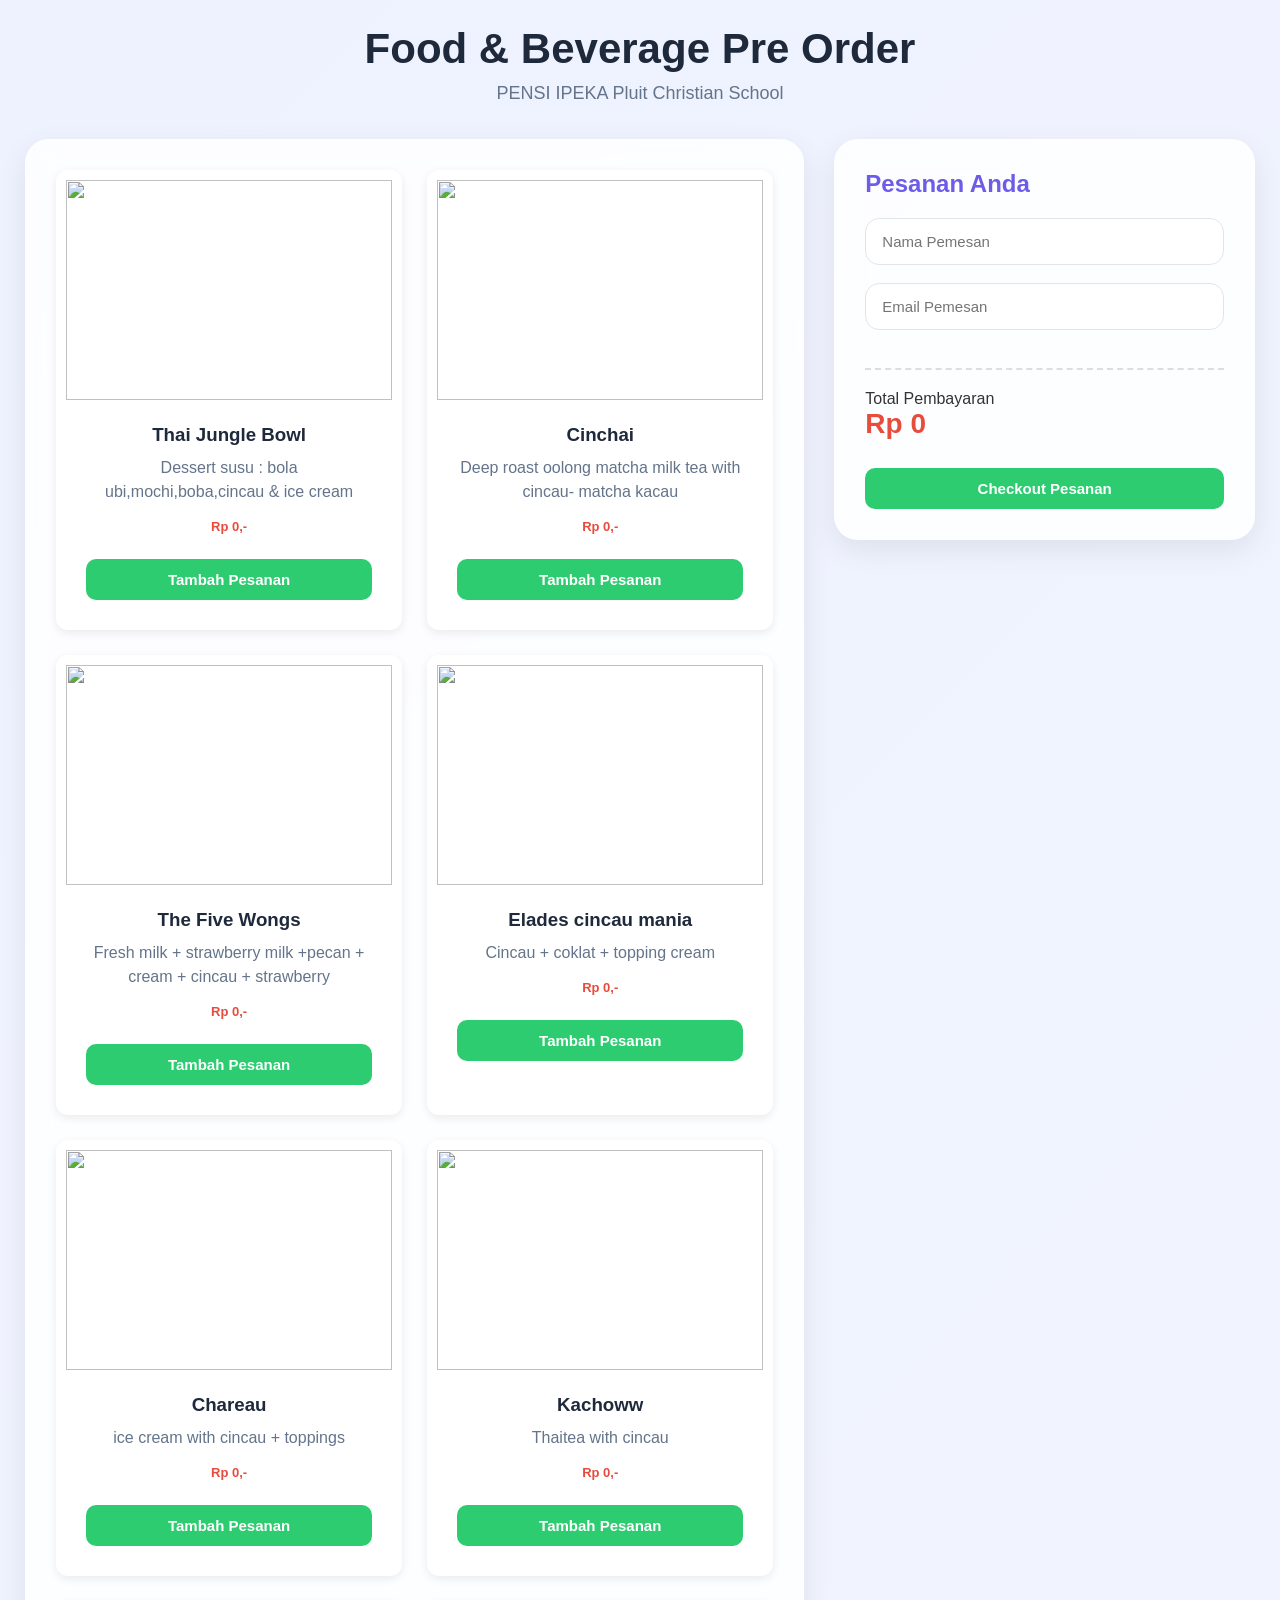
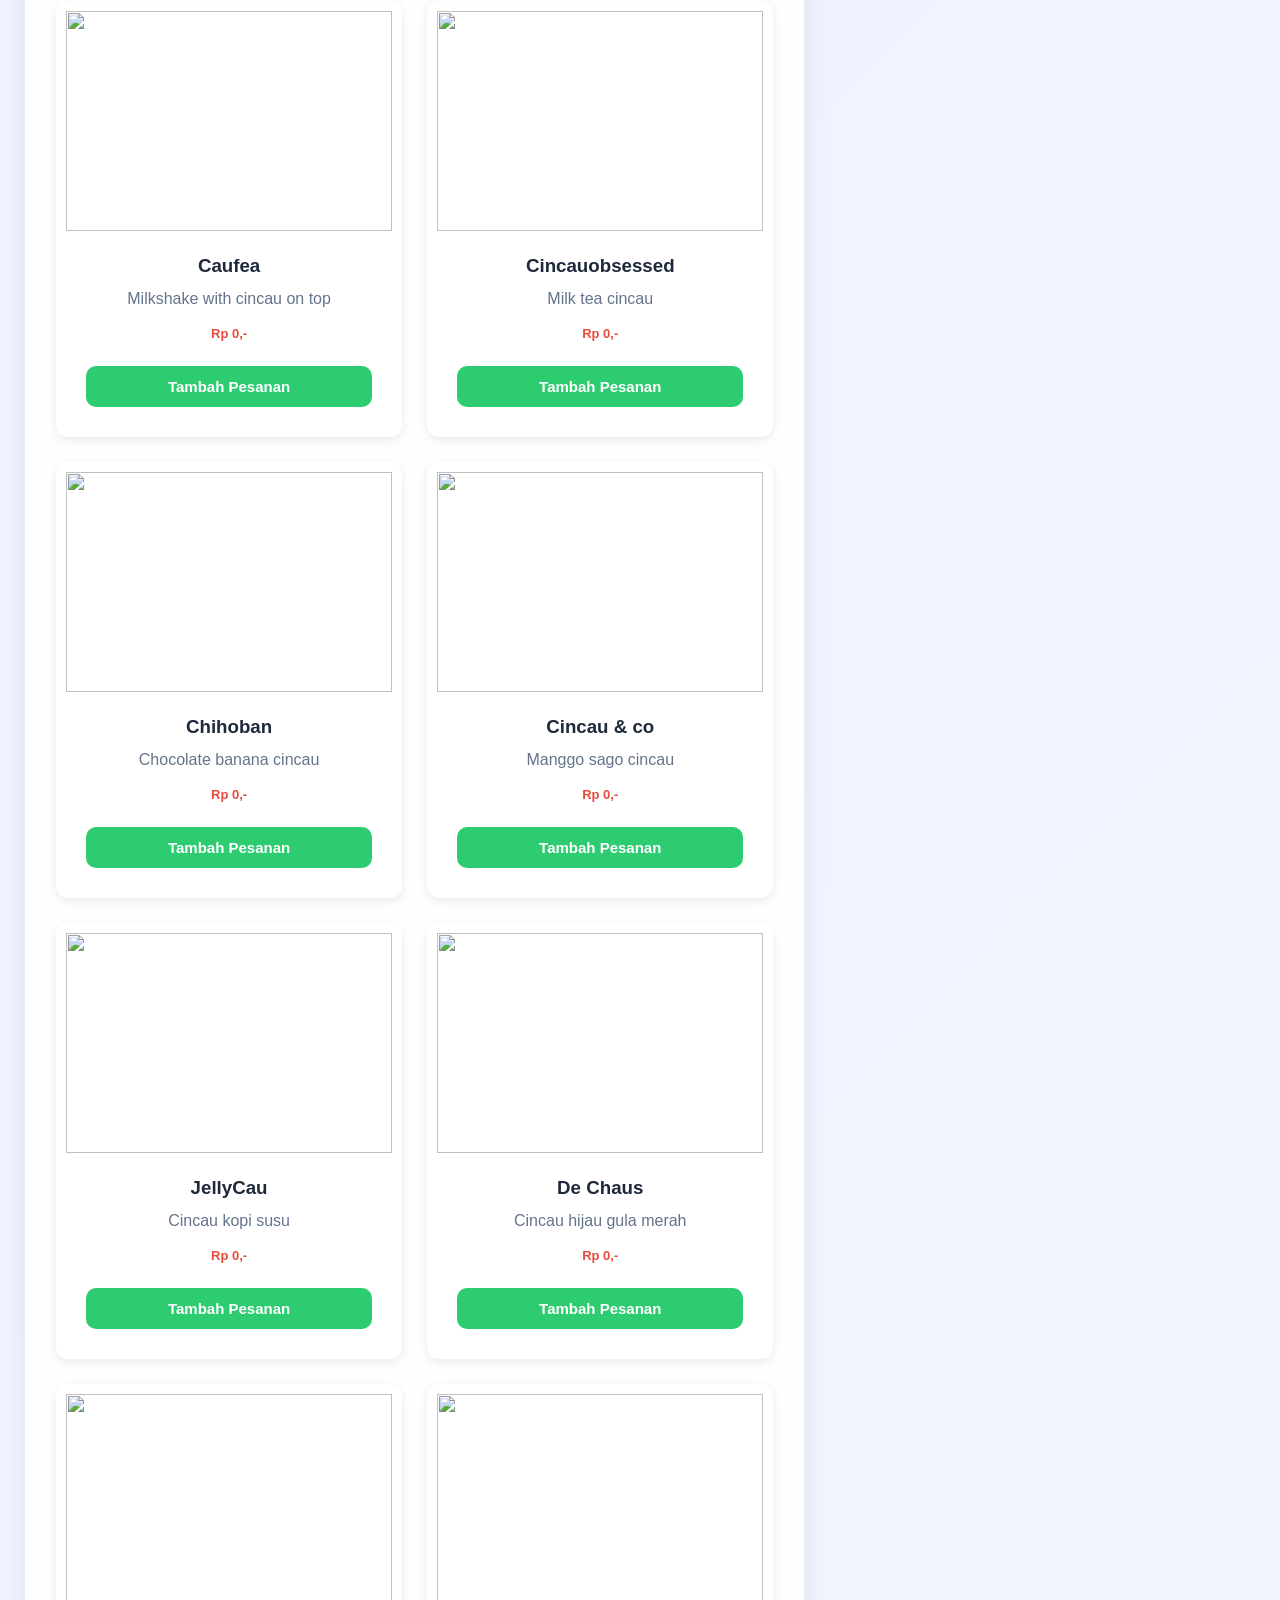
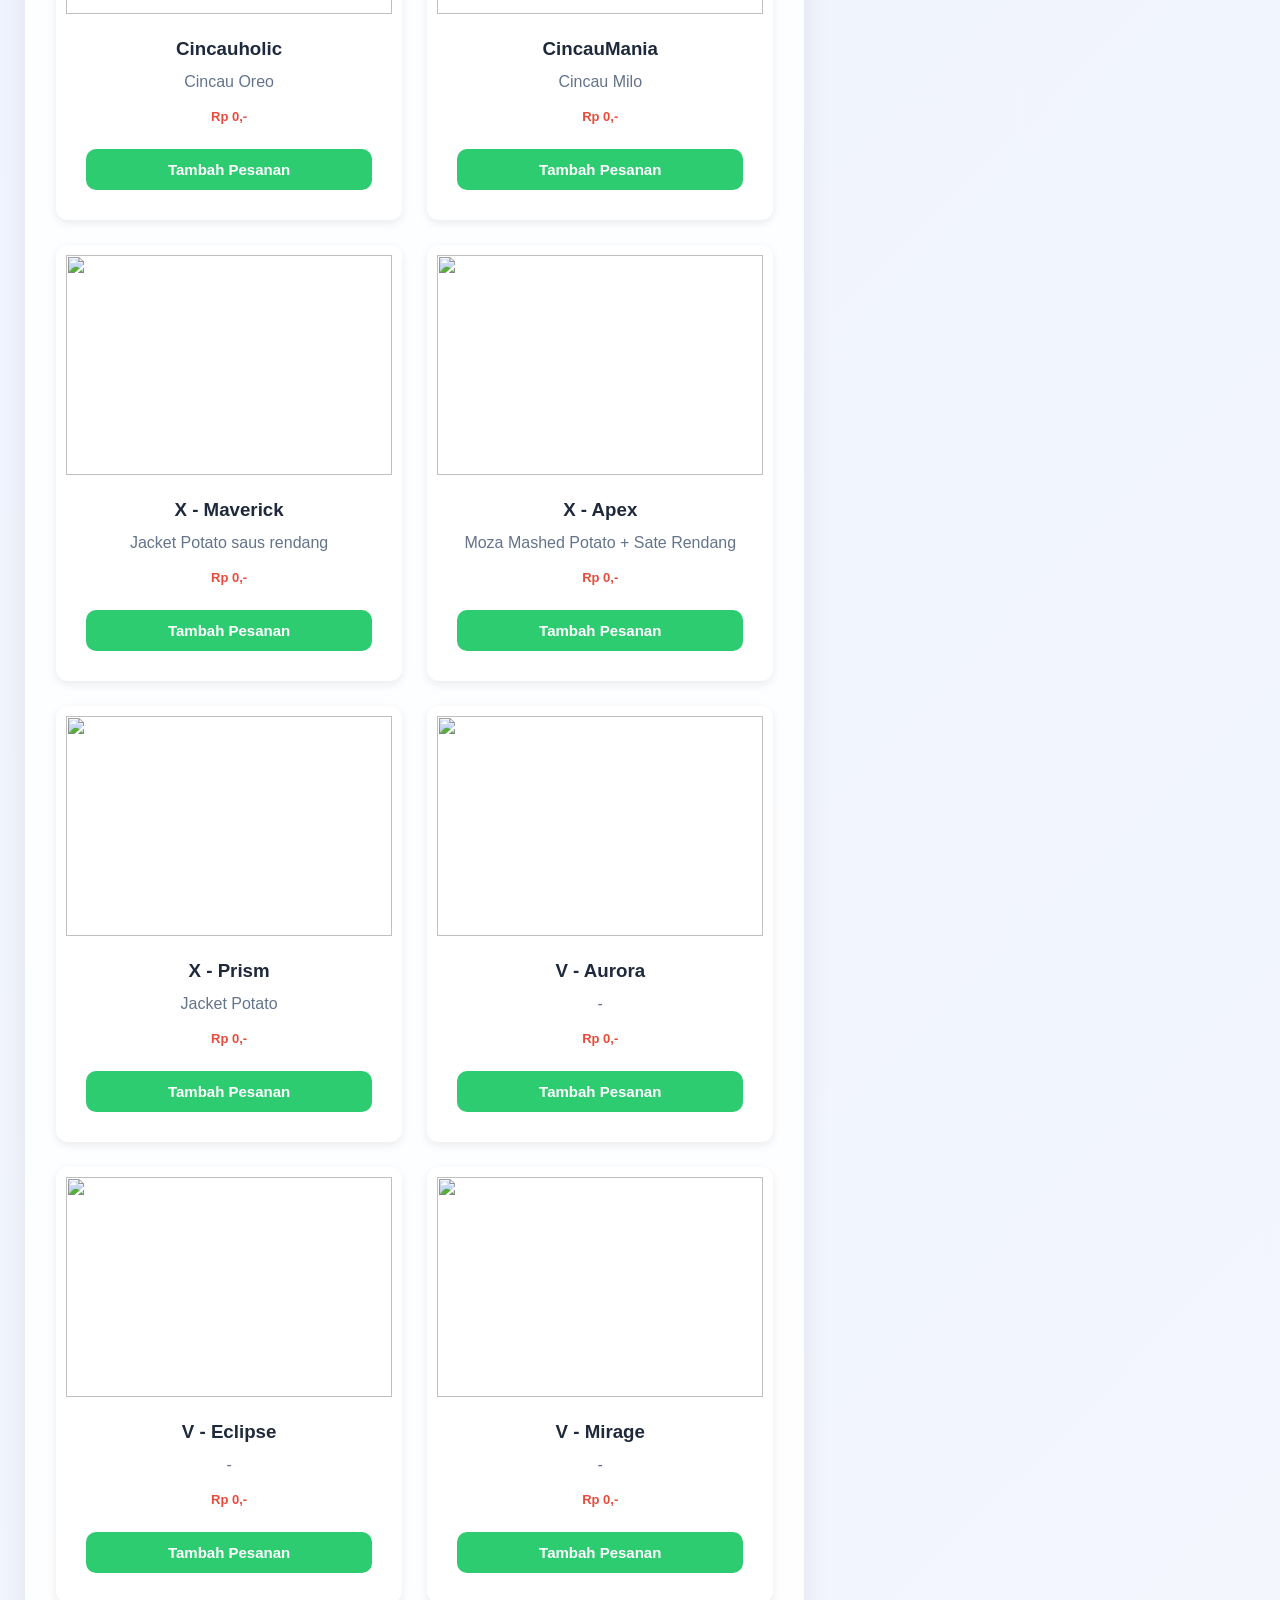
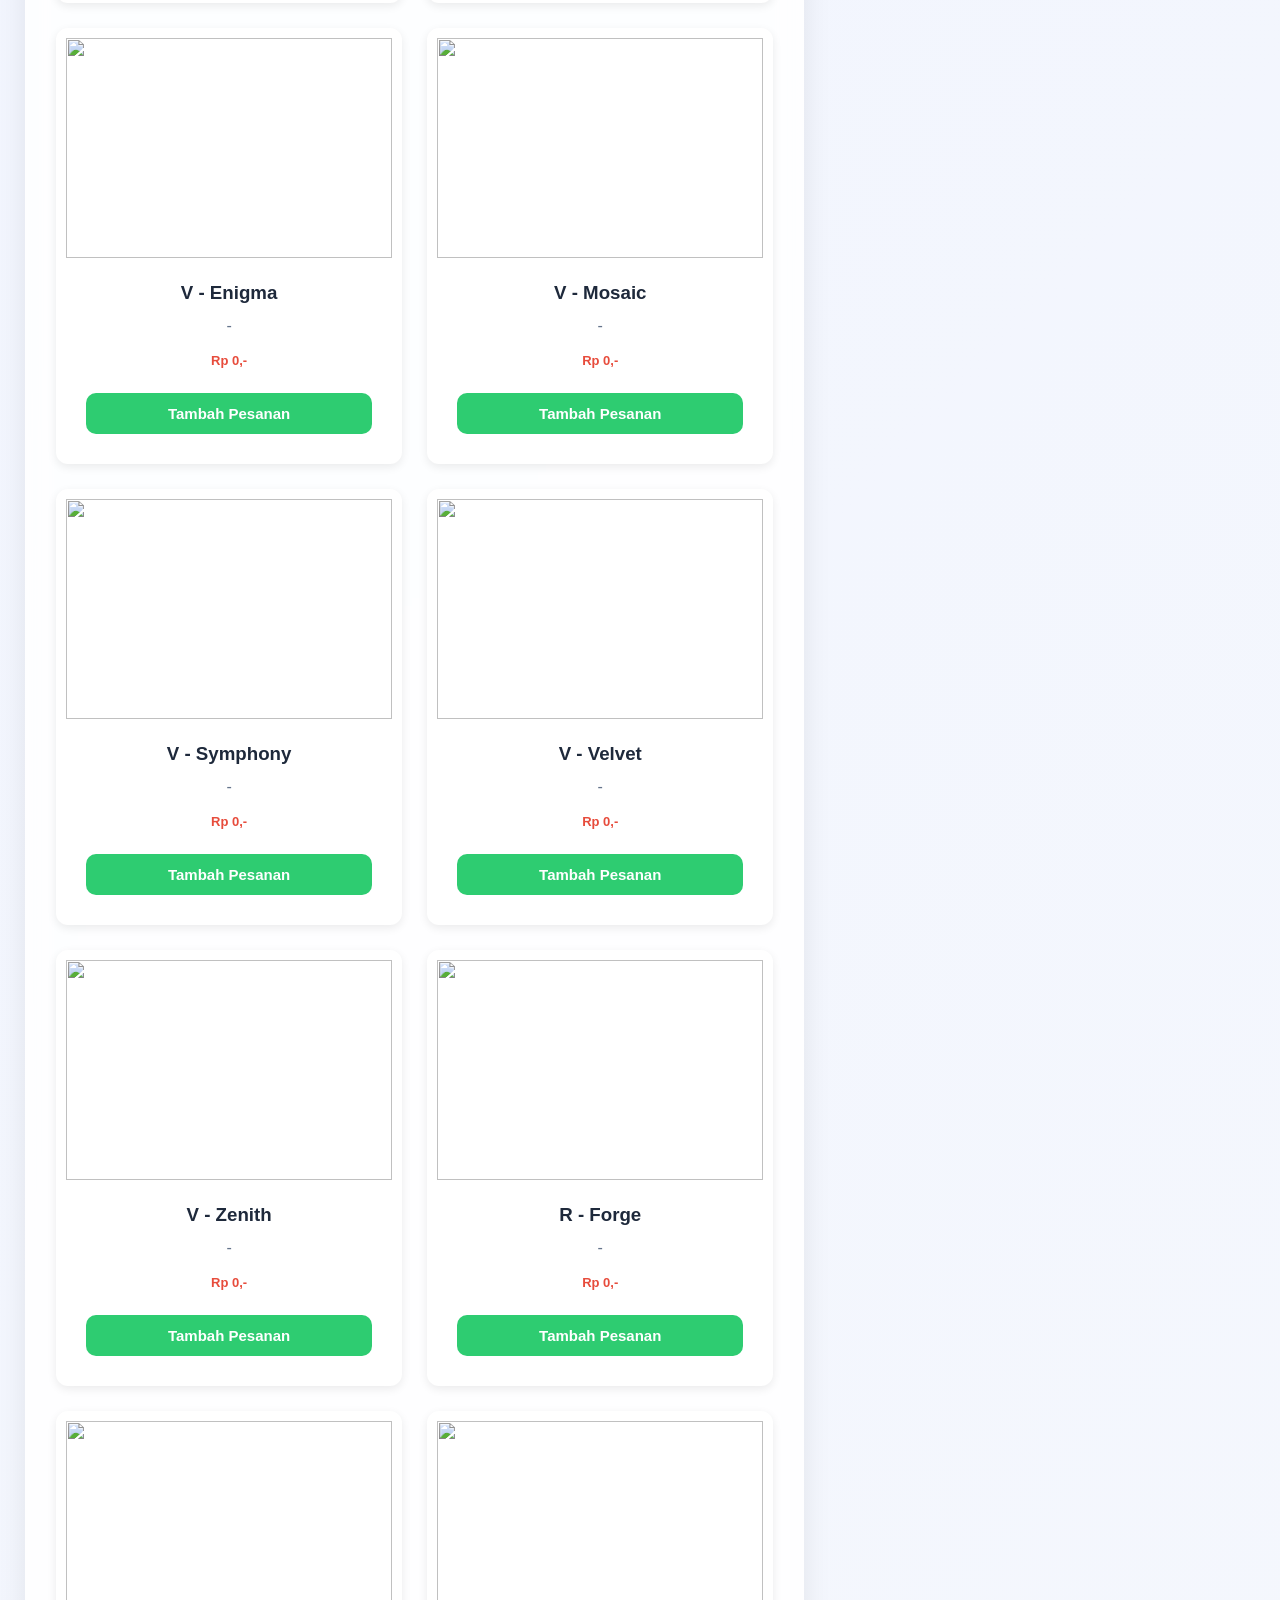
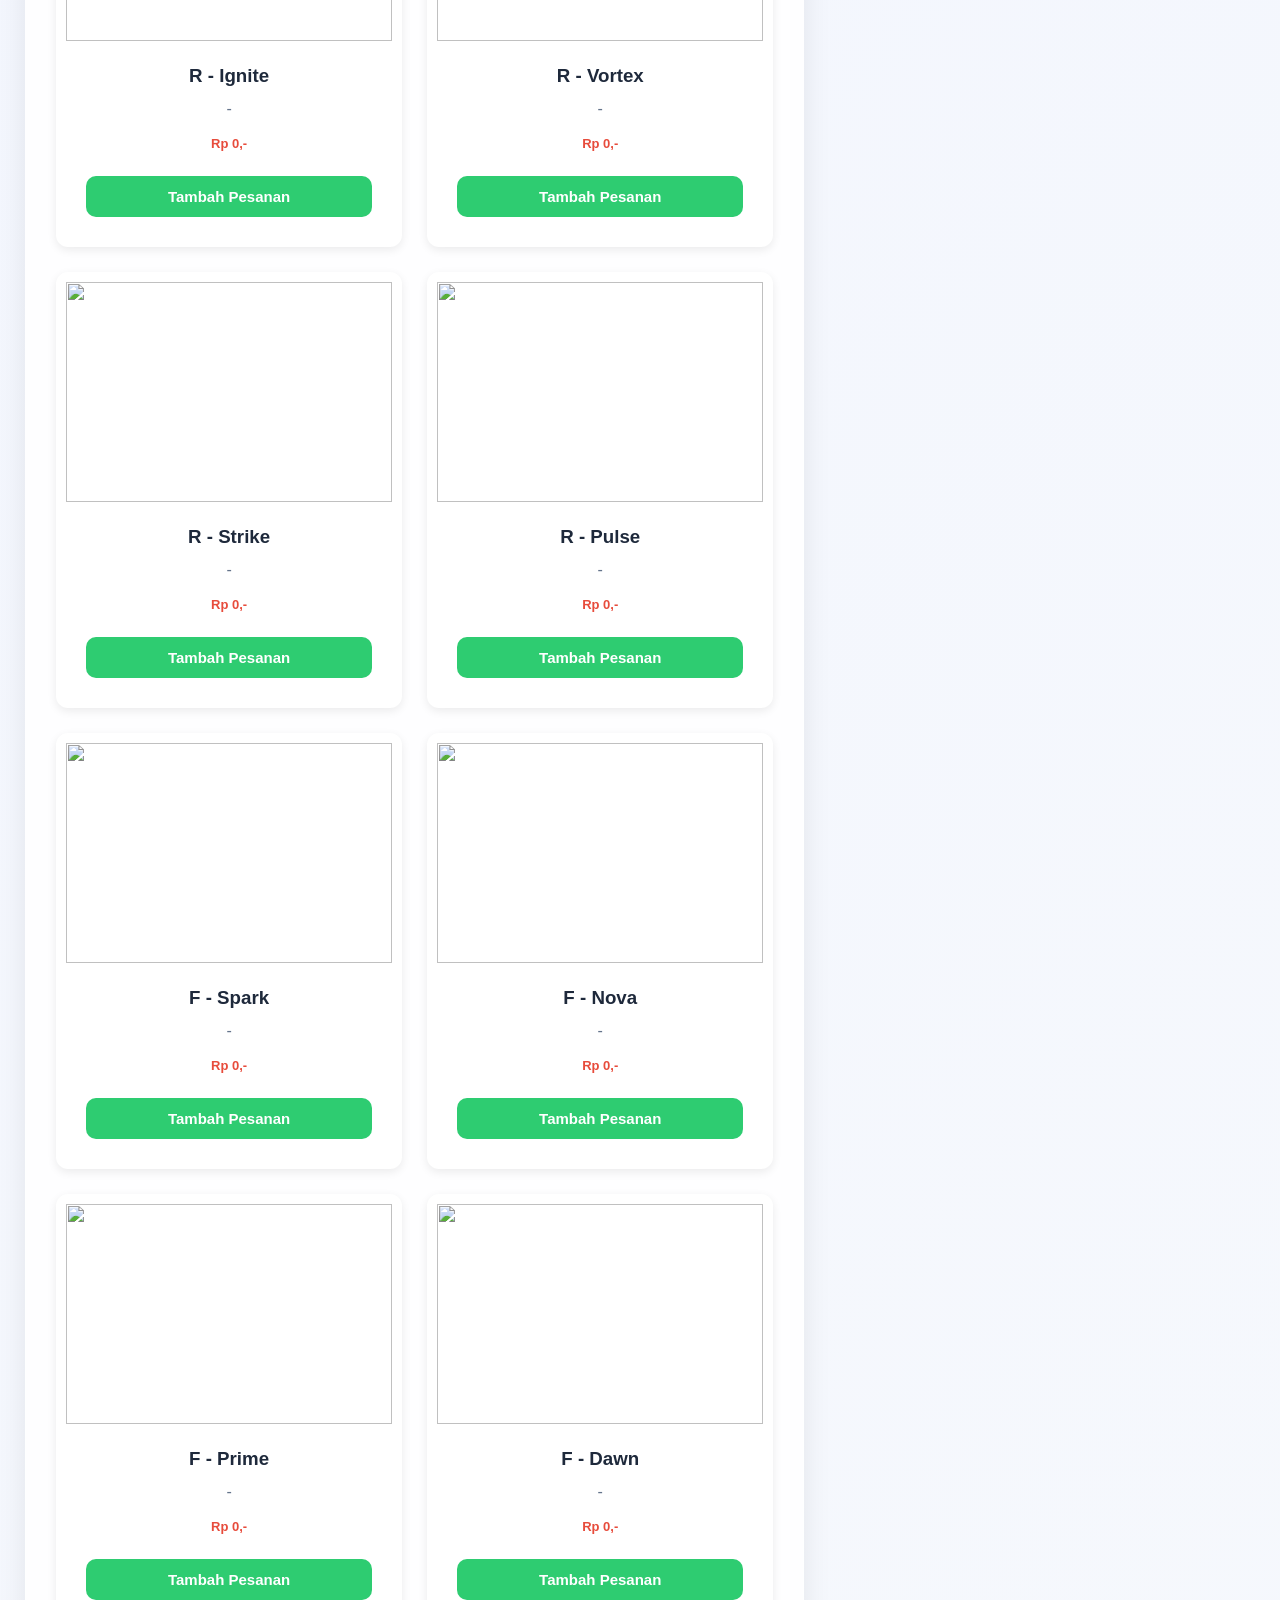
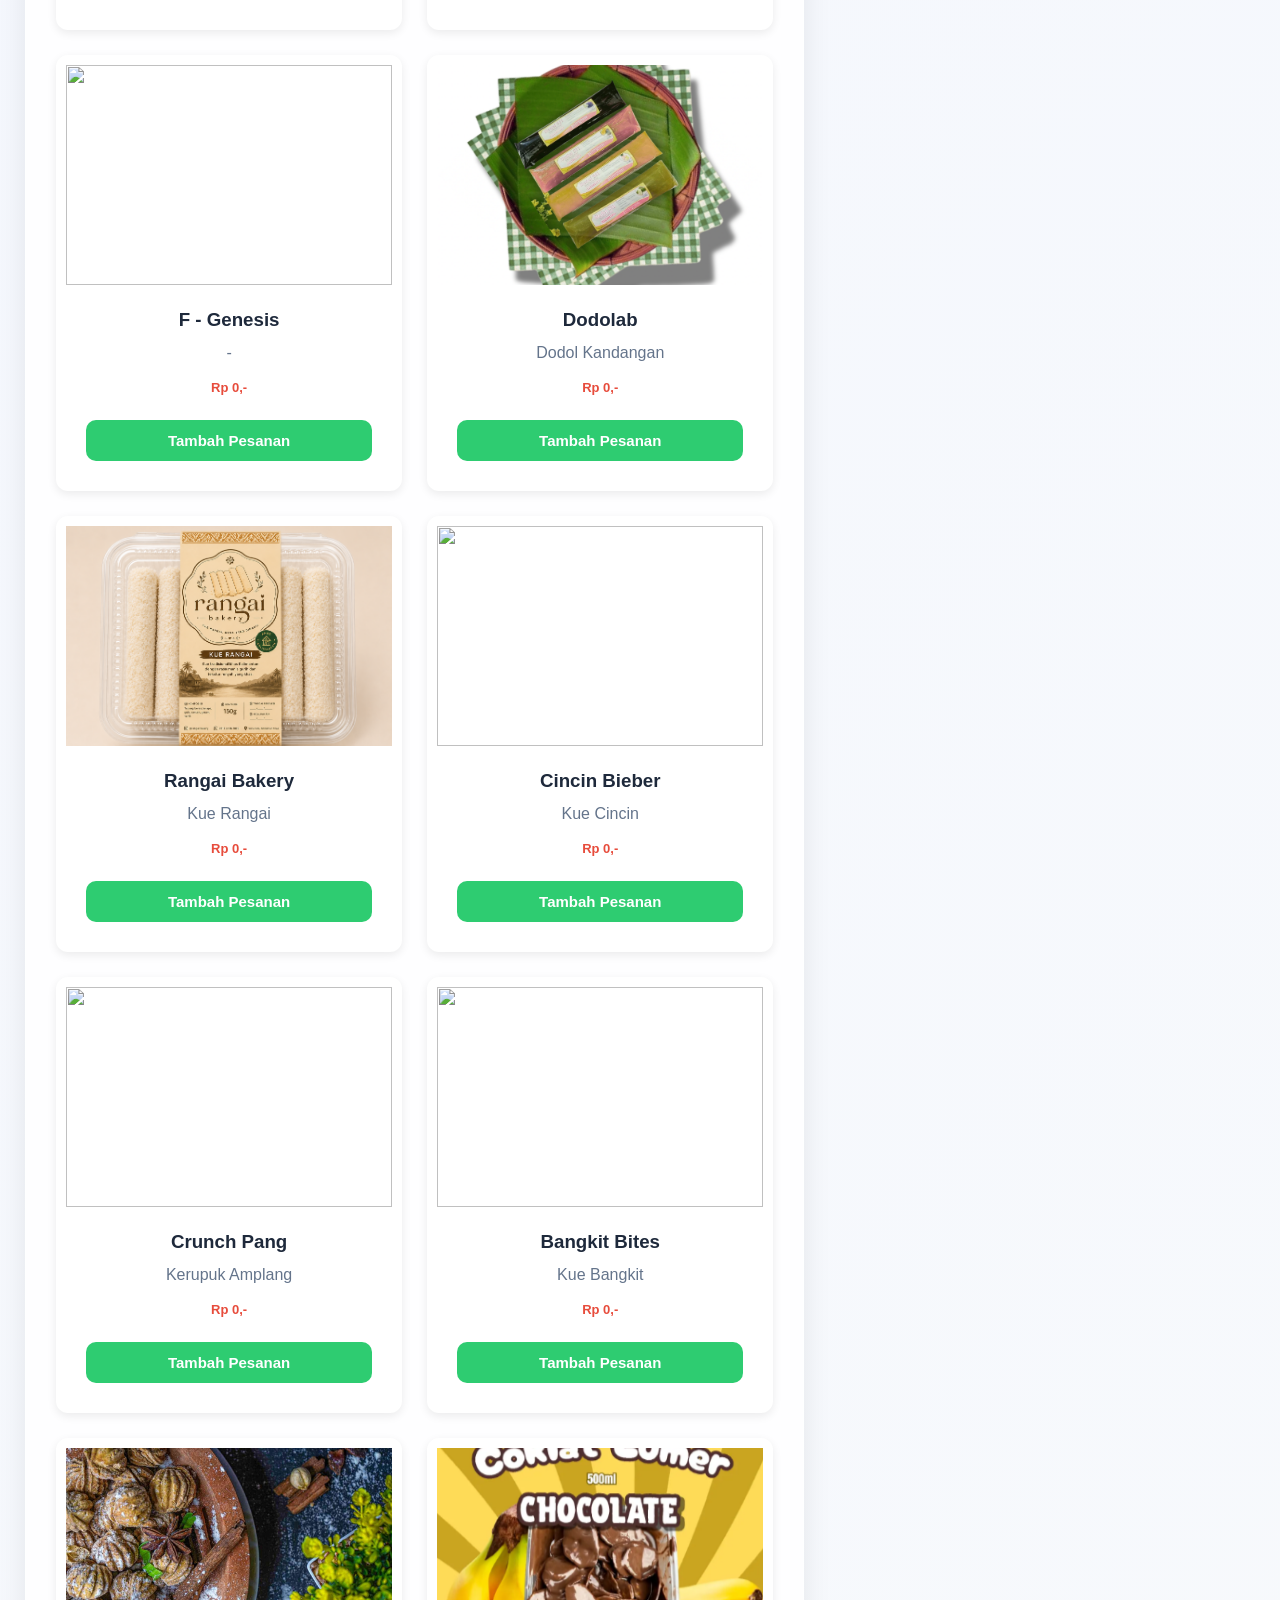
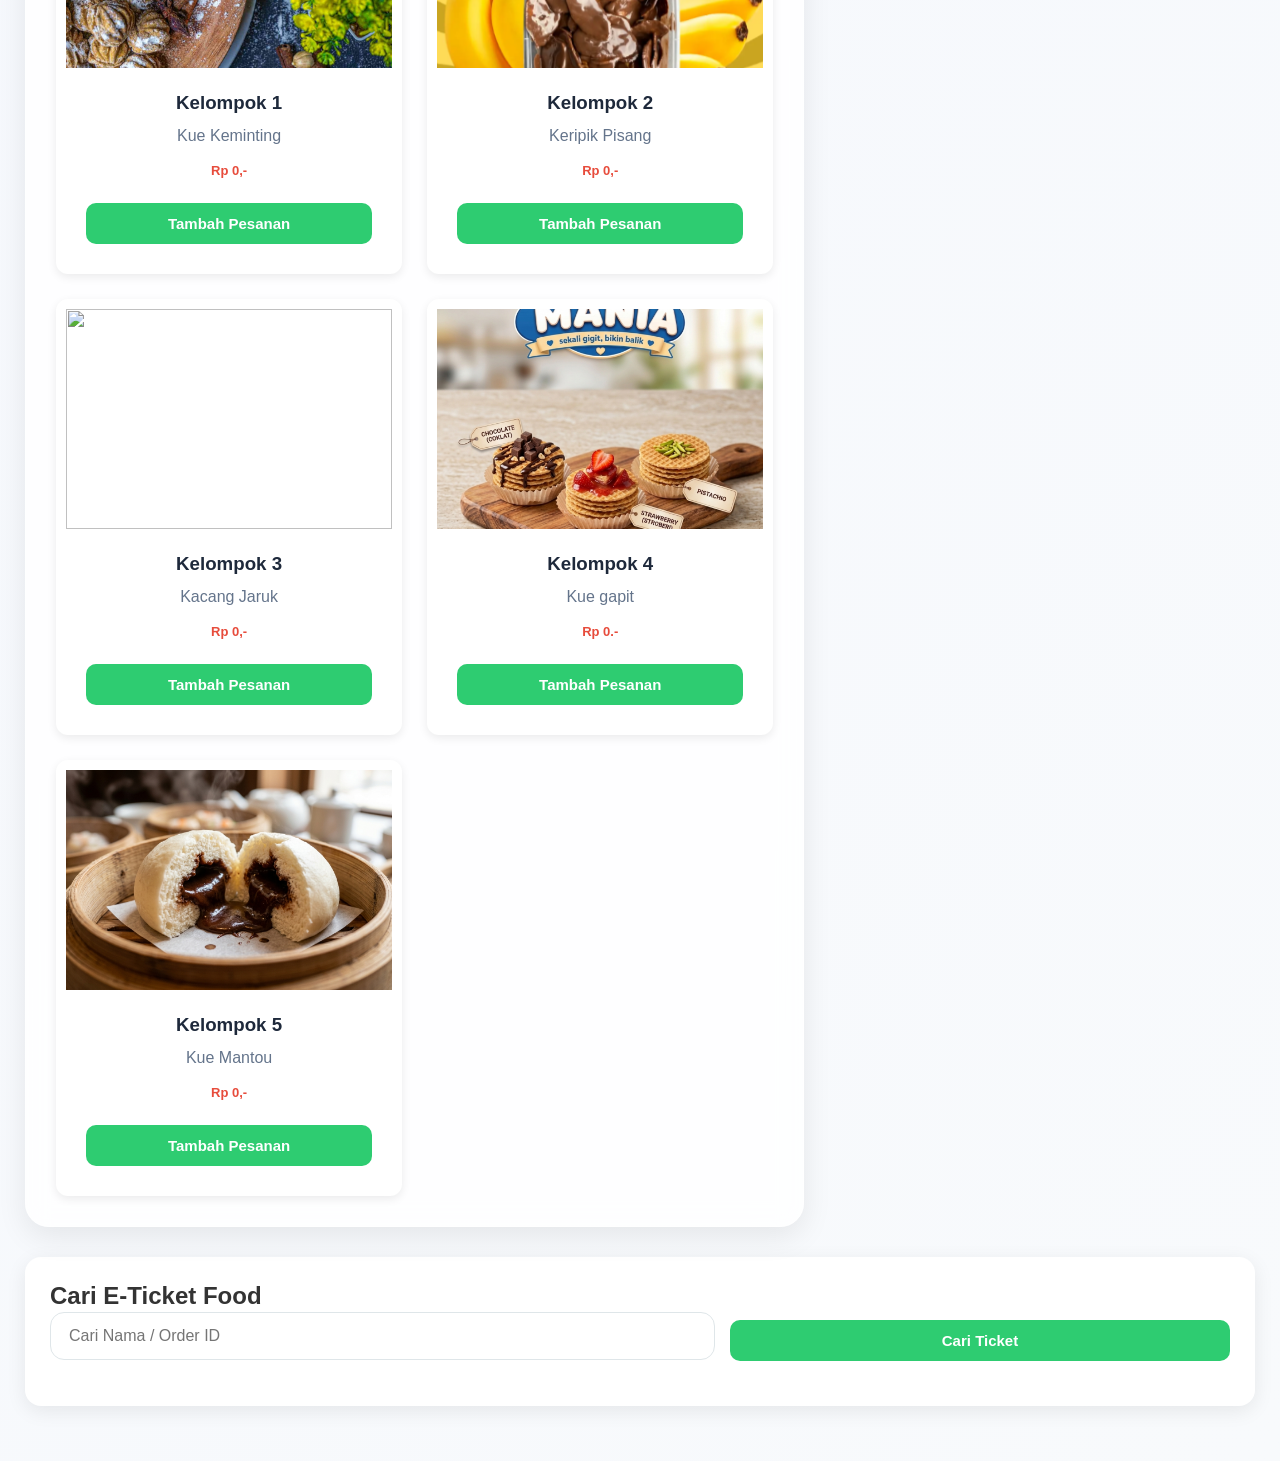
==== commit 0784d318: "Update food.html" ====
--- a/food.html
+++ b/food.html
@@ -304,23 +304,60 @@
     margin-bottom:18px;
     font-size:15px;
 }
+.search-ticket{
+    max-width:1400px;
+    margin:30px auto;
+    background:white;
+    padding:25px;
+    border-radius:16px;
+    box-shadow:0 5px 20px rgba(0,0,0,0.08);
+}
+
 .search-box{
     display:flex;
     gap:15px;
     margin-bottom:20px;
     align-items:center;
 }
+
 .search-box input{
     width:100%;
     flex:1;
     margin-bottom:0;
     padding:14px 18px;
     font-size:16px;
-    border-radius:10px;
-}
+}
+
 .search-box button{
     width:500px;
     min-width:500px;
+}
+
+.ticket-card{
+    border:2px dashed #3498db;
+    border-radius:15px;
+    padding:20px;
+    margin-top:15px;
+    background:#f8fbff;
+}
+
+.ticket-title{
+    font-size:24px;
+    font-weight:bold;
+    color:#3498db;
+    margin-bottom:15px;
+}
+
+.ticket-item{
+    margin-bottom:10px;
+    font-size:16px;
+}
+
+.ticket-seat{
+    font-size:32px;
+    color:#e74c3c;
+    font-weight:bold;
+    margin-top:15px;
 }
 /* MOBILE */
 @media(max-width:1000px){
@@ -1587,24 +1624,24 @@
 </div>
 
 </div>
-<div class="search-ticket"><br><br><br>
-
-<h2>Cari Food Order</h2>
-
-<div class="search-box">
-
-<input
-type="text"
-id="foodSearchInput"
-placeholder="Cari Nama / Order ID / Email">
-
-<button onclick="searchFoodOrder()">
-Cari Pesanan
-</button>
-
-</div>
-
-<div id="foodResult"></div>
+<div class="search-ticket">
+
+  <h2>Cari E-Ticket Food</h2>
+
+  <div class="search-box">
+
+    <input
+      type="text"
+      id="searchInput"
+      placeholder="Cari Nama / Order ID">
+
+    <button onclick="searchFood()">
+      Cari Ticket
+    </button>
+
+  </div>
+
+  <div id="ticketResult"></div>
 
 </div>
 <script>
@@ -1702,7 +1739,79 @@
     "Rp " + total.toLocaleString();
 
 }
-
+async function searchFood(){
+
+    const keyword = document.getElementById("searchInput").value.trim();
+
+    if(!keyword){
+        alert("Masukkan nama / order ID");
+        return;
+    }
+
+    try{
+
+        const response = await fetch(
+            "https://script.google.com/macros/s/AKfycbwVYE6Kjym7mnPm9125ao-lrFs5FCJUmxfDNyl-n5ThGzaw6p-bG2gc_TG7uNdYm3R16A/exec" + "?foodSearch=" + encodeURIComponent(keyword)
+        );
+
+        const result = await response.json();
+
+        const ticketResult = document.getElementById("ticketResult");
+
+        ticketResult.innerHTML = "";
+
+        if(result.length === 0){
+
+            ticketResult.innerHTML = `
+                <div class="ticket-card">
+                    Food Order tidak ditemukan
+                </div>
+            `;
+            return;
+
+        }
+
+        result.forEach(order => {
+
+            ticketResult.innerHTML += `
+
+            <div class="ticket-card">
+
+                <div class="ticket-title">
+                    FOOD ORDER
+                </div>
+
+                <div class="ticket-item">
+                    <b>Order ID:</b> ${order.orderId}
+                </div>
+
+                <div class="ticket-item">
+                    <b>Nama:</b> ${order.name}
+                </div>
+
+                <div class="ticket-item">
+                    <b>Email:</b> ${order.email}
+                </div>
+
+                <div class="ticket-item">
+                    <b>Total:</b> Rp ${order.total}
+                </div>
+
+                <div class="ticket-seat">
+                    ${order.items}
+                </div>
+
+            </div>
+
+            `;
+
+        });
+
+    }catch(err){
+        console.log(err);
+        alert("Gagal mencari food order");
+    }
+}
 </script>
 
 </body>
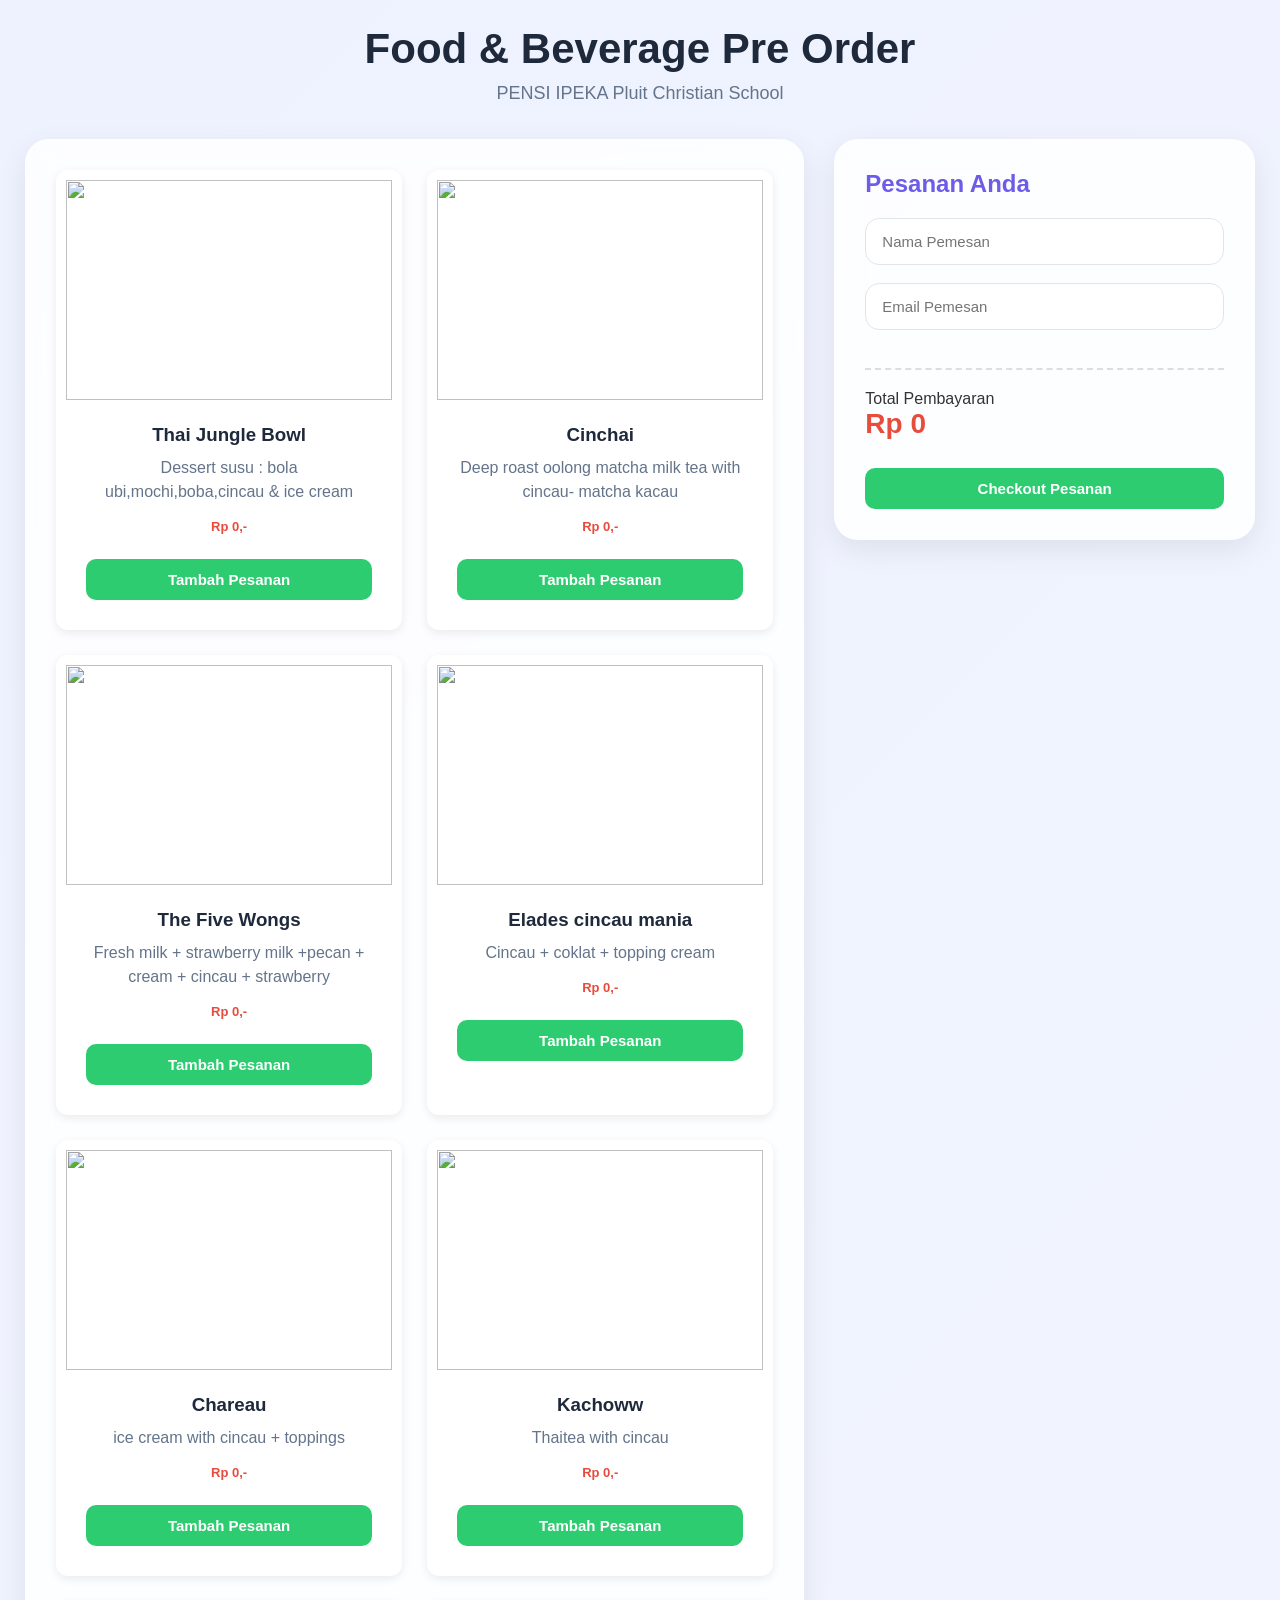
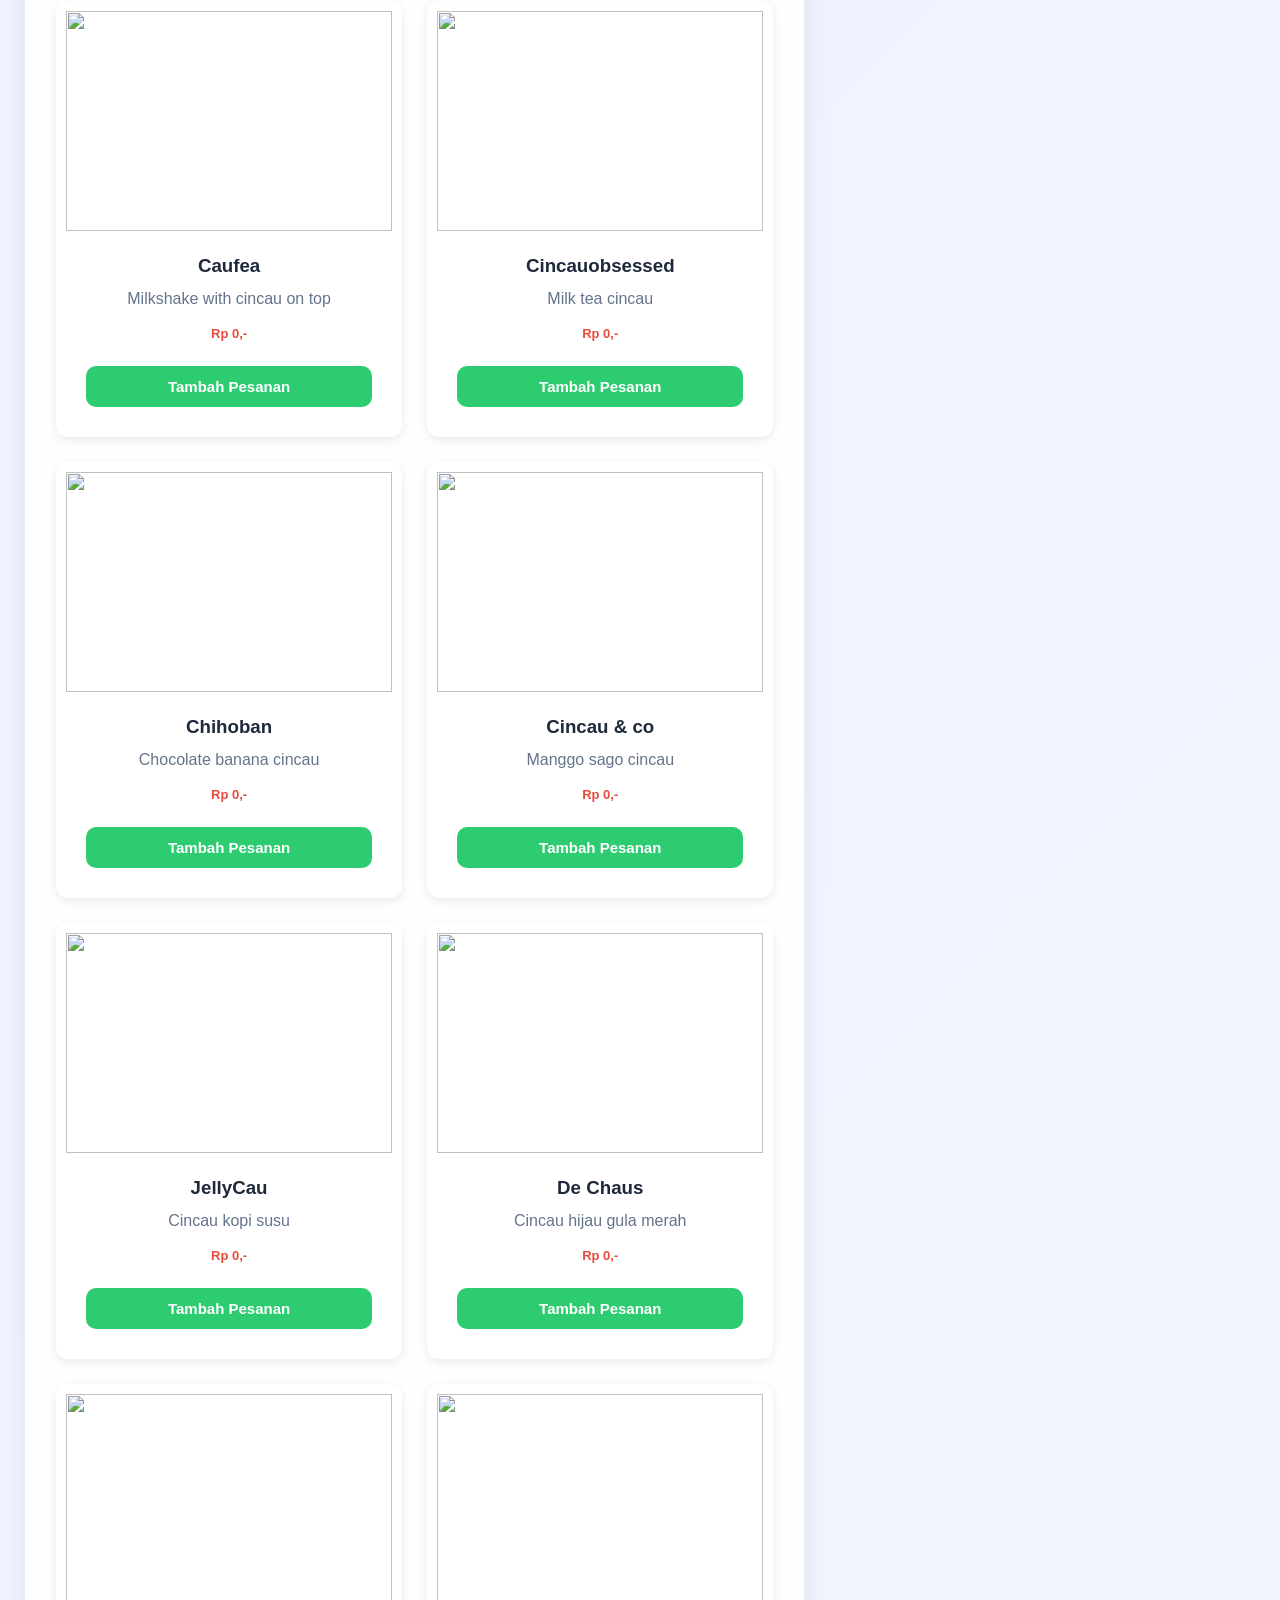
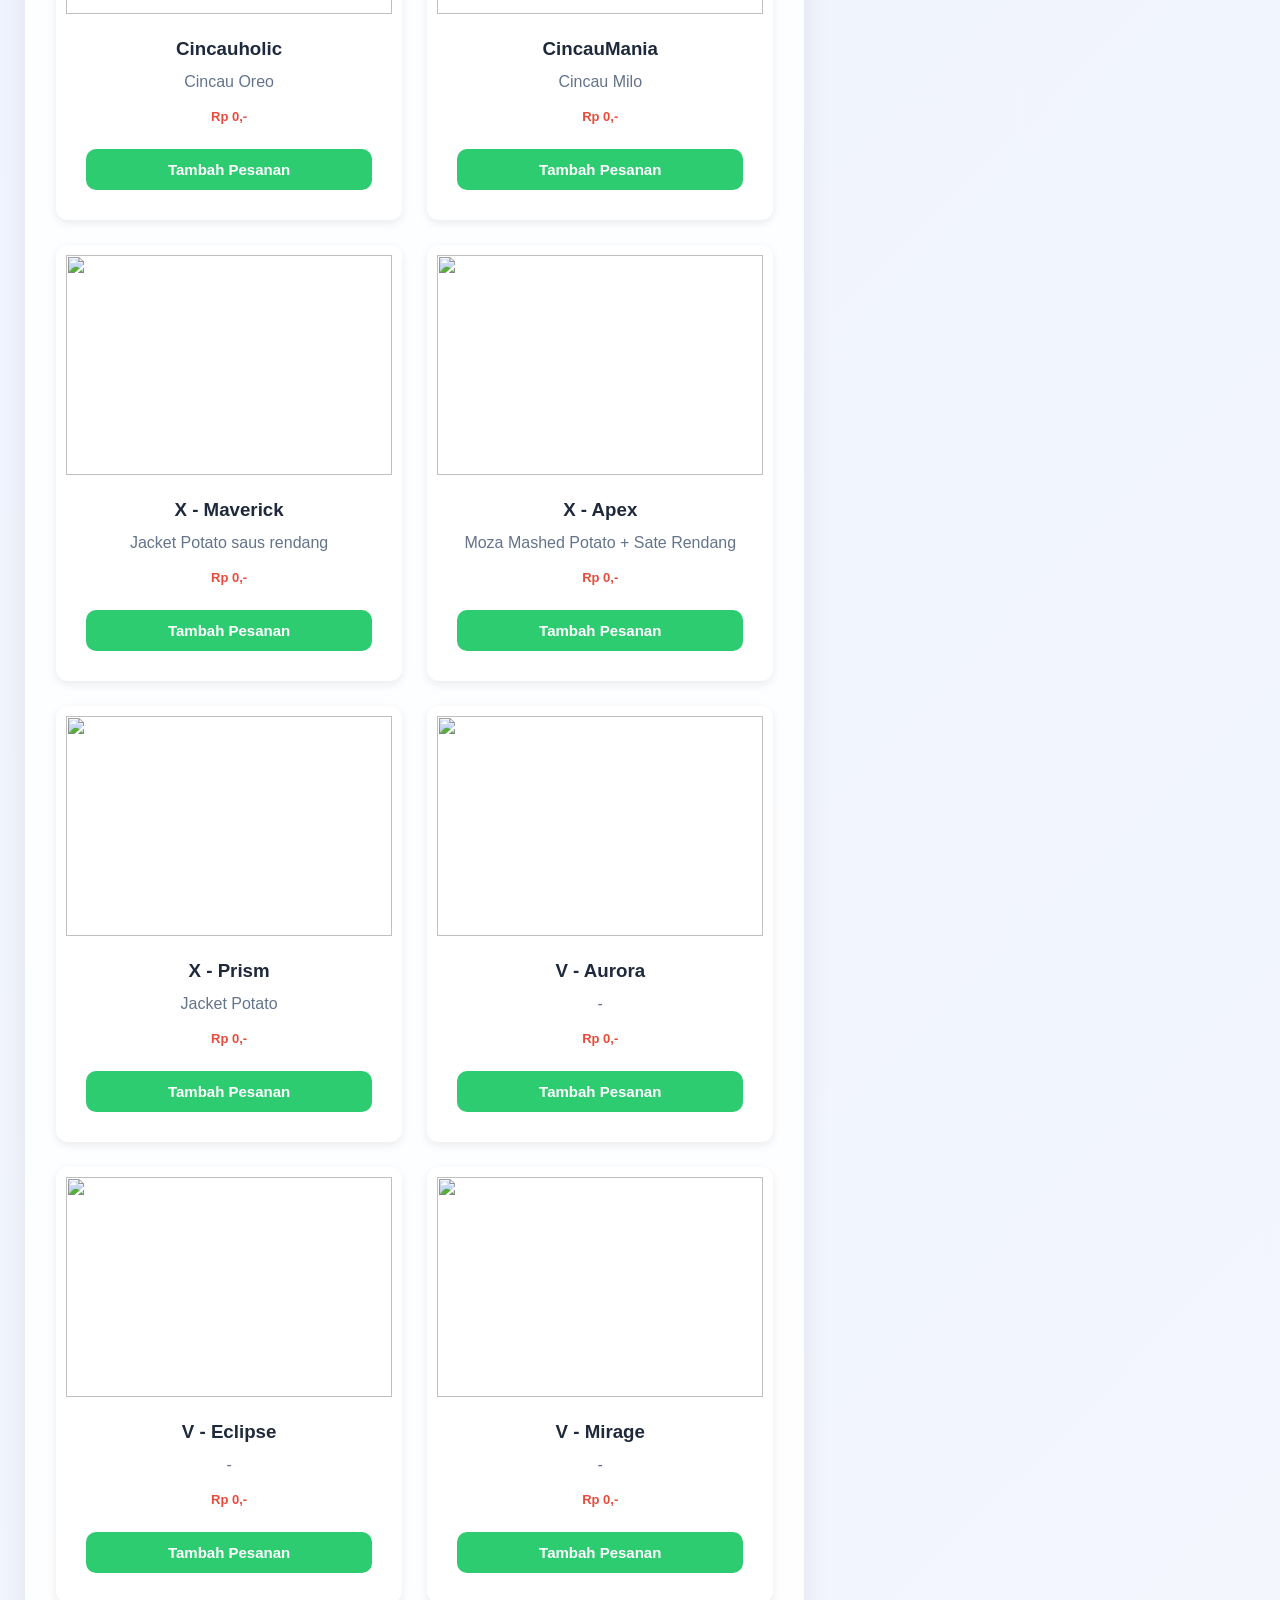
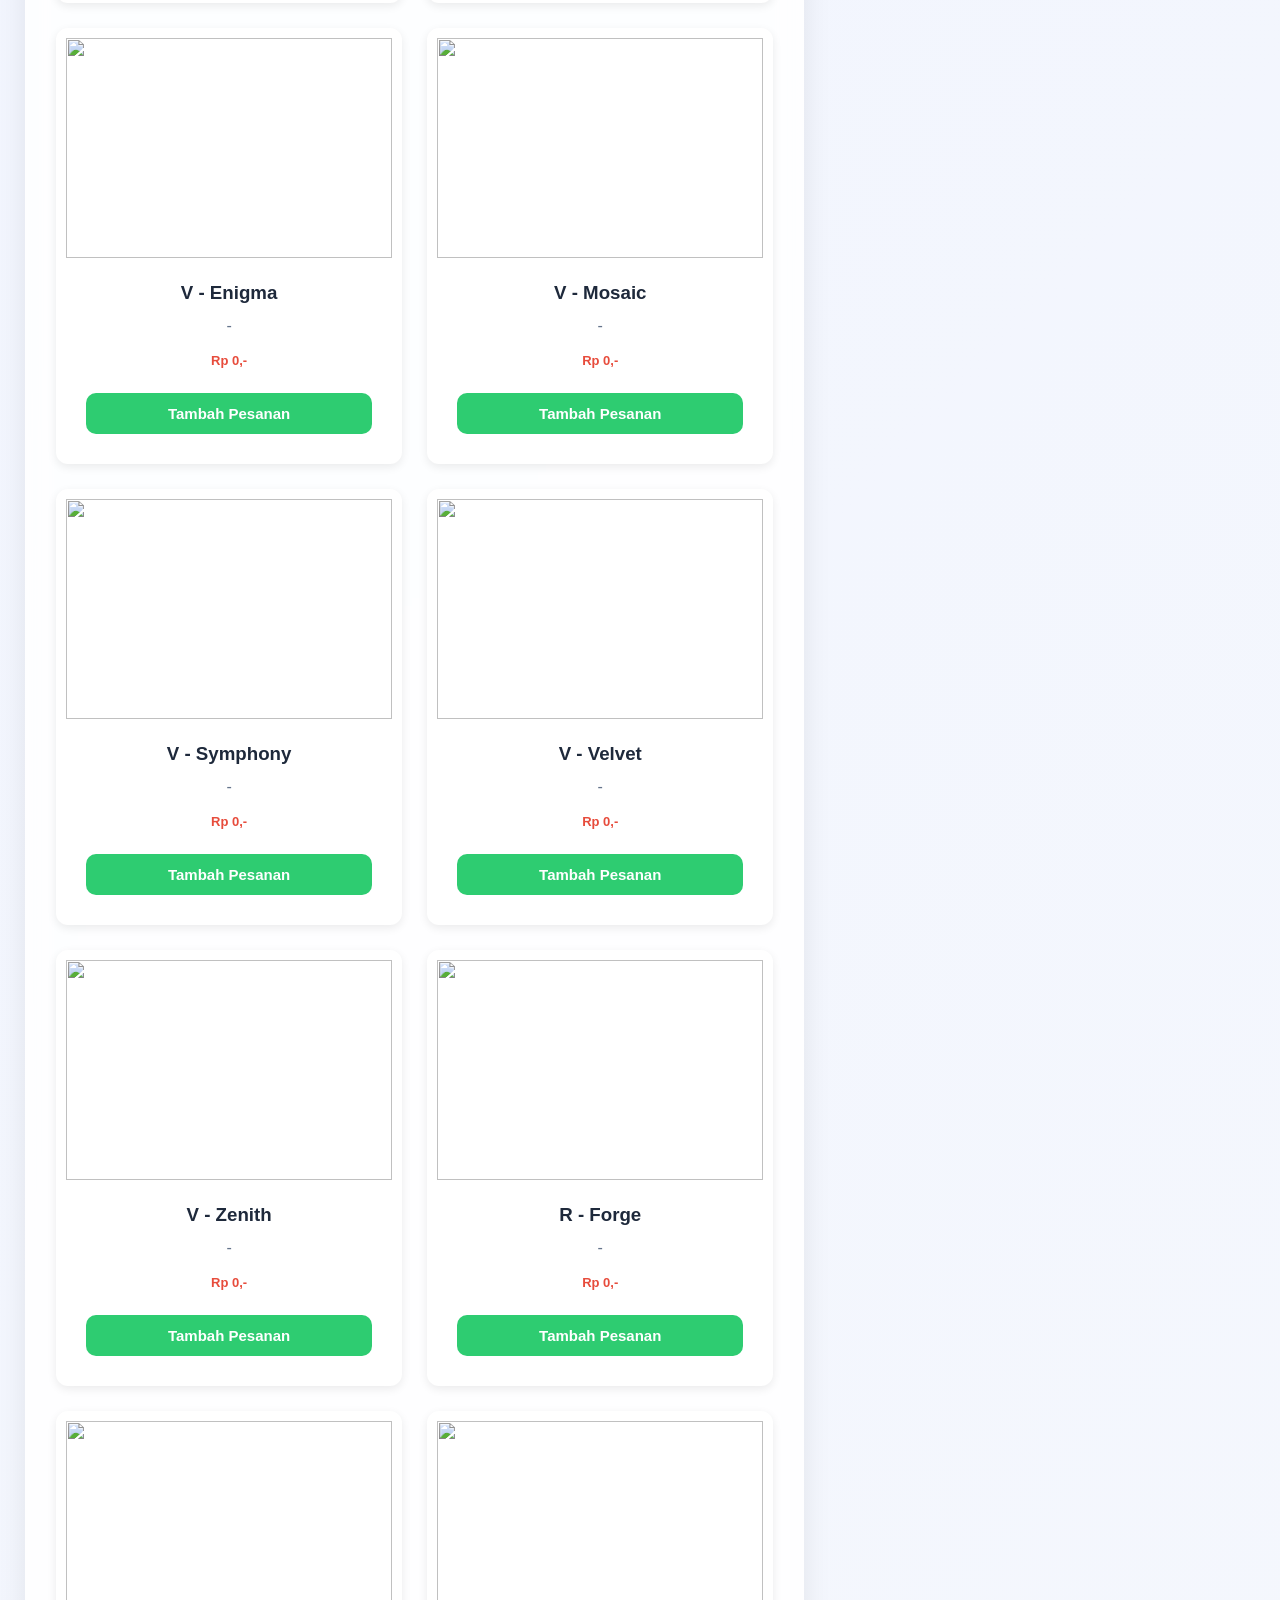
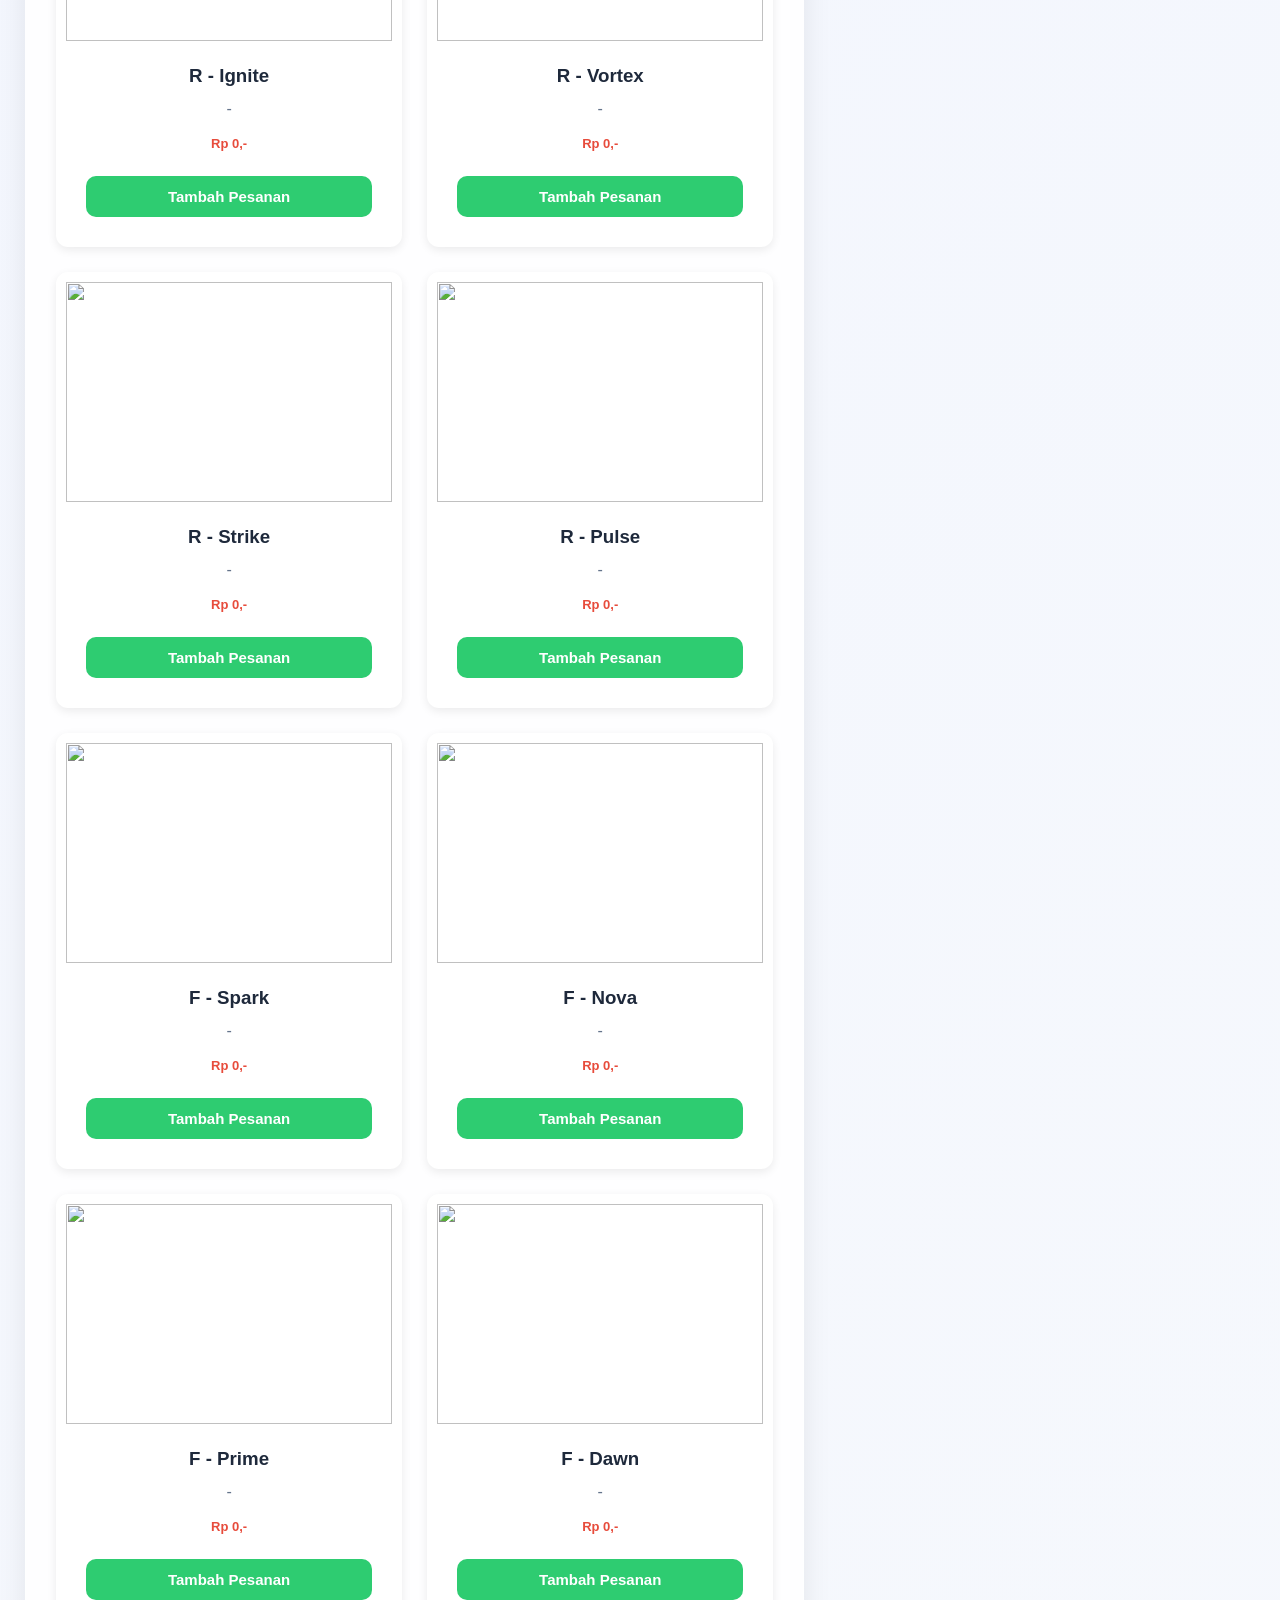
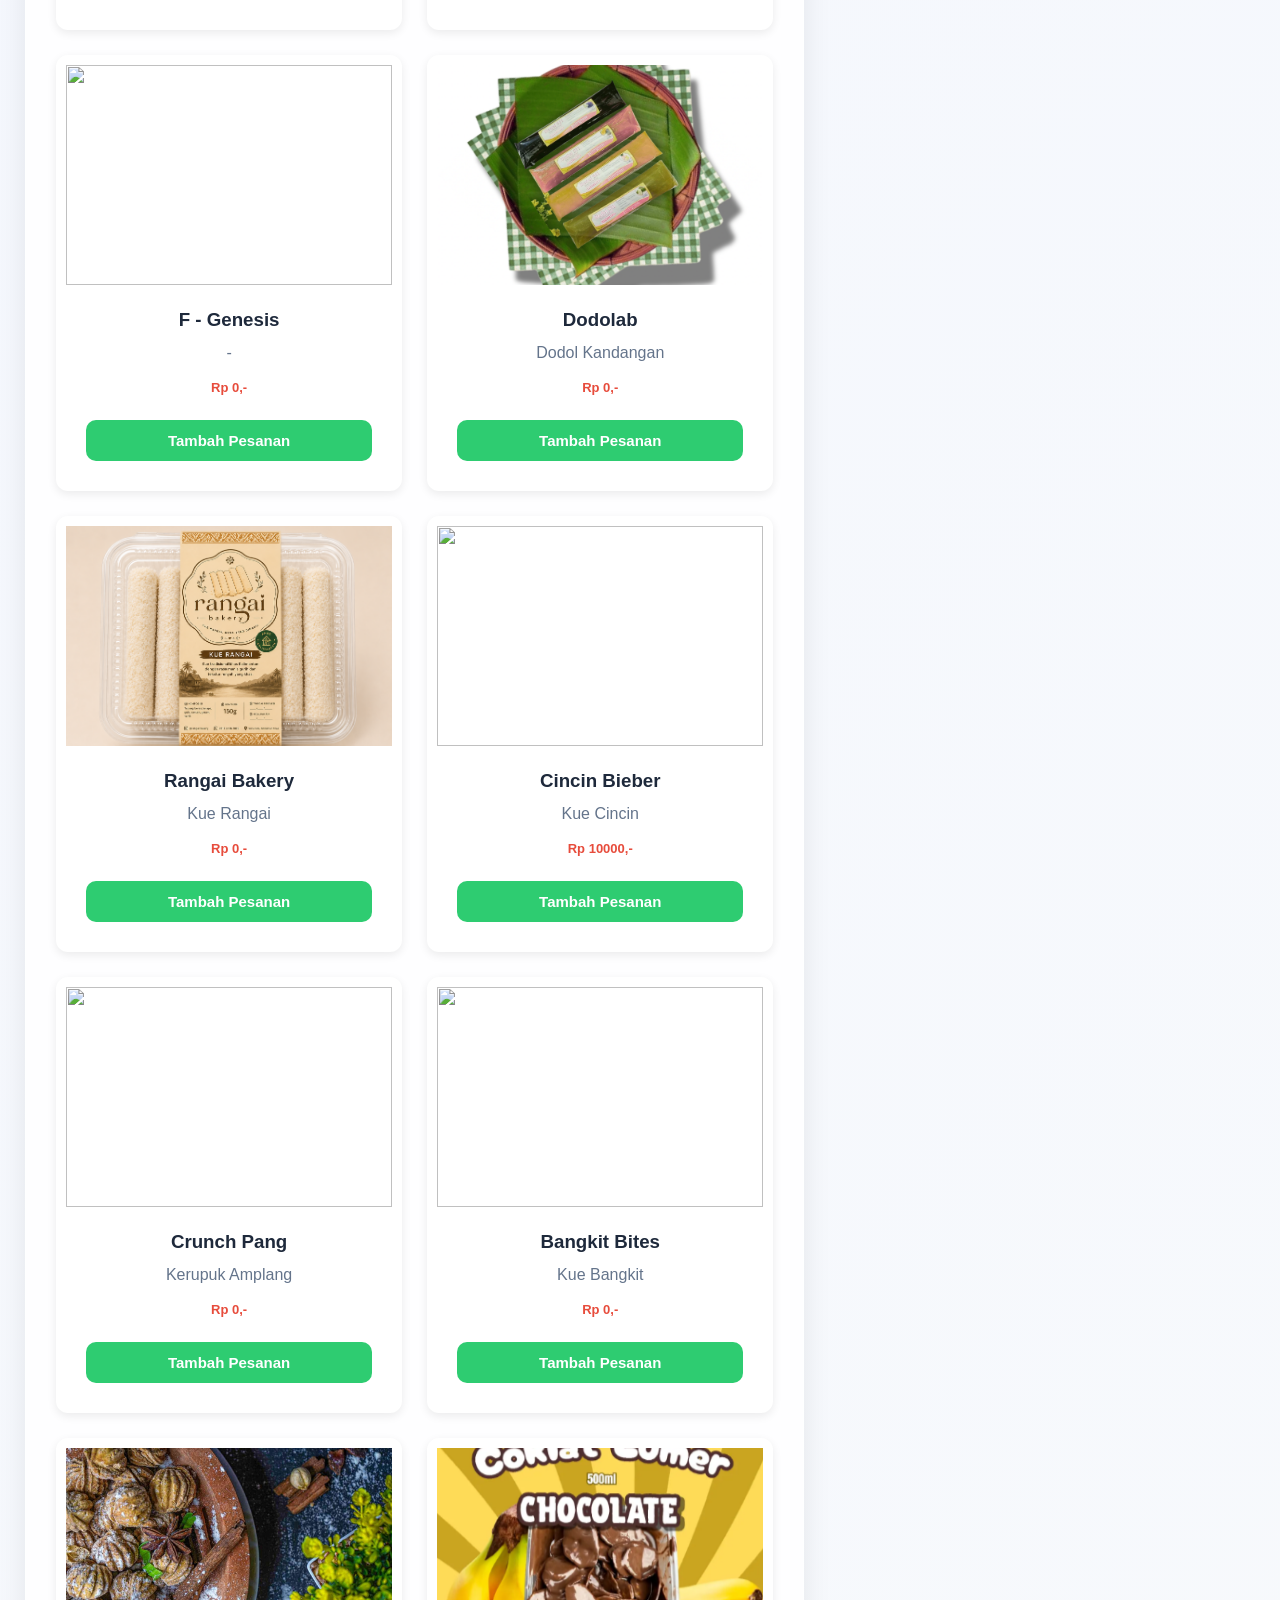
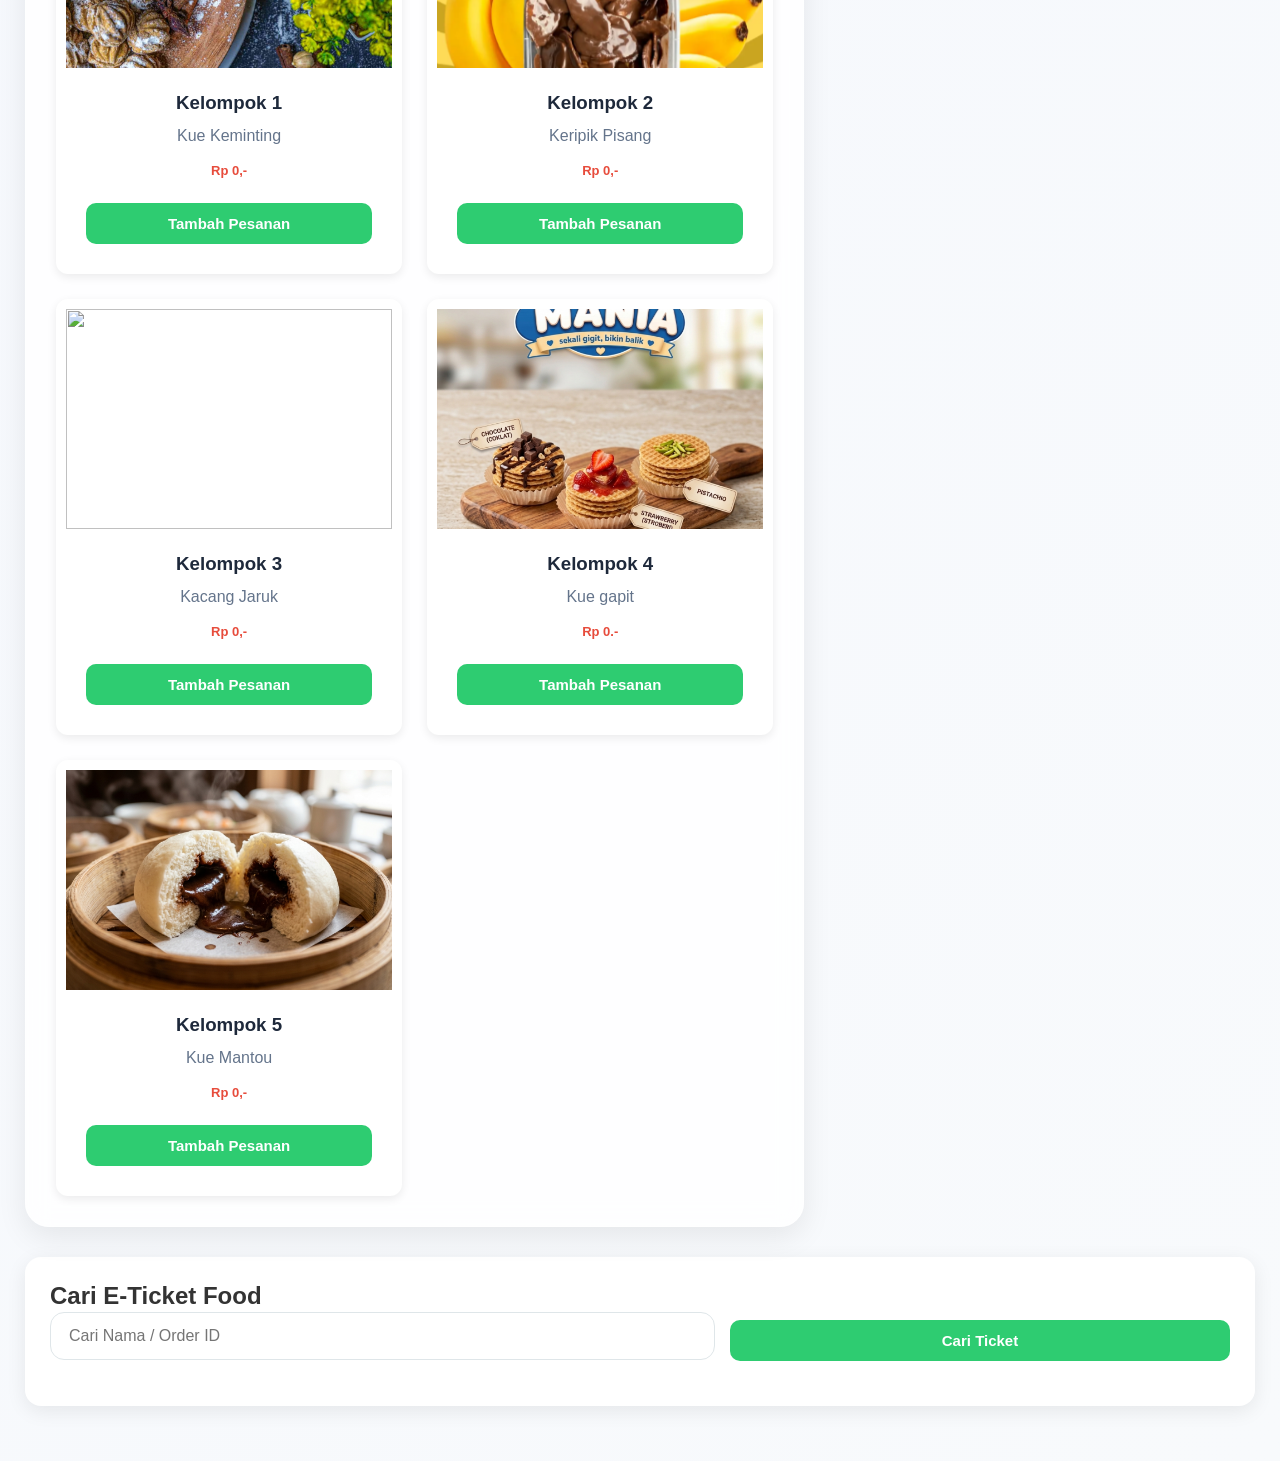
==== commit 851c6720: "Update food.html" ====
--- a/food.html
+++ b/food.html
@@ -1390,10 +1390,10 @@
 </p>
 
 <div class="food-price">
-Rp 0,-
-</div>
-
-<button onclick="addToCart('Kue Cincin',0,-)">
+Rp 10000,-
+</div>
+
+<button onclick="addToCart('Kue Cincin',10000)">
 Tambah Pesanan
 </button>
 
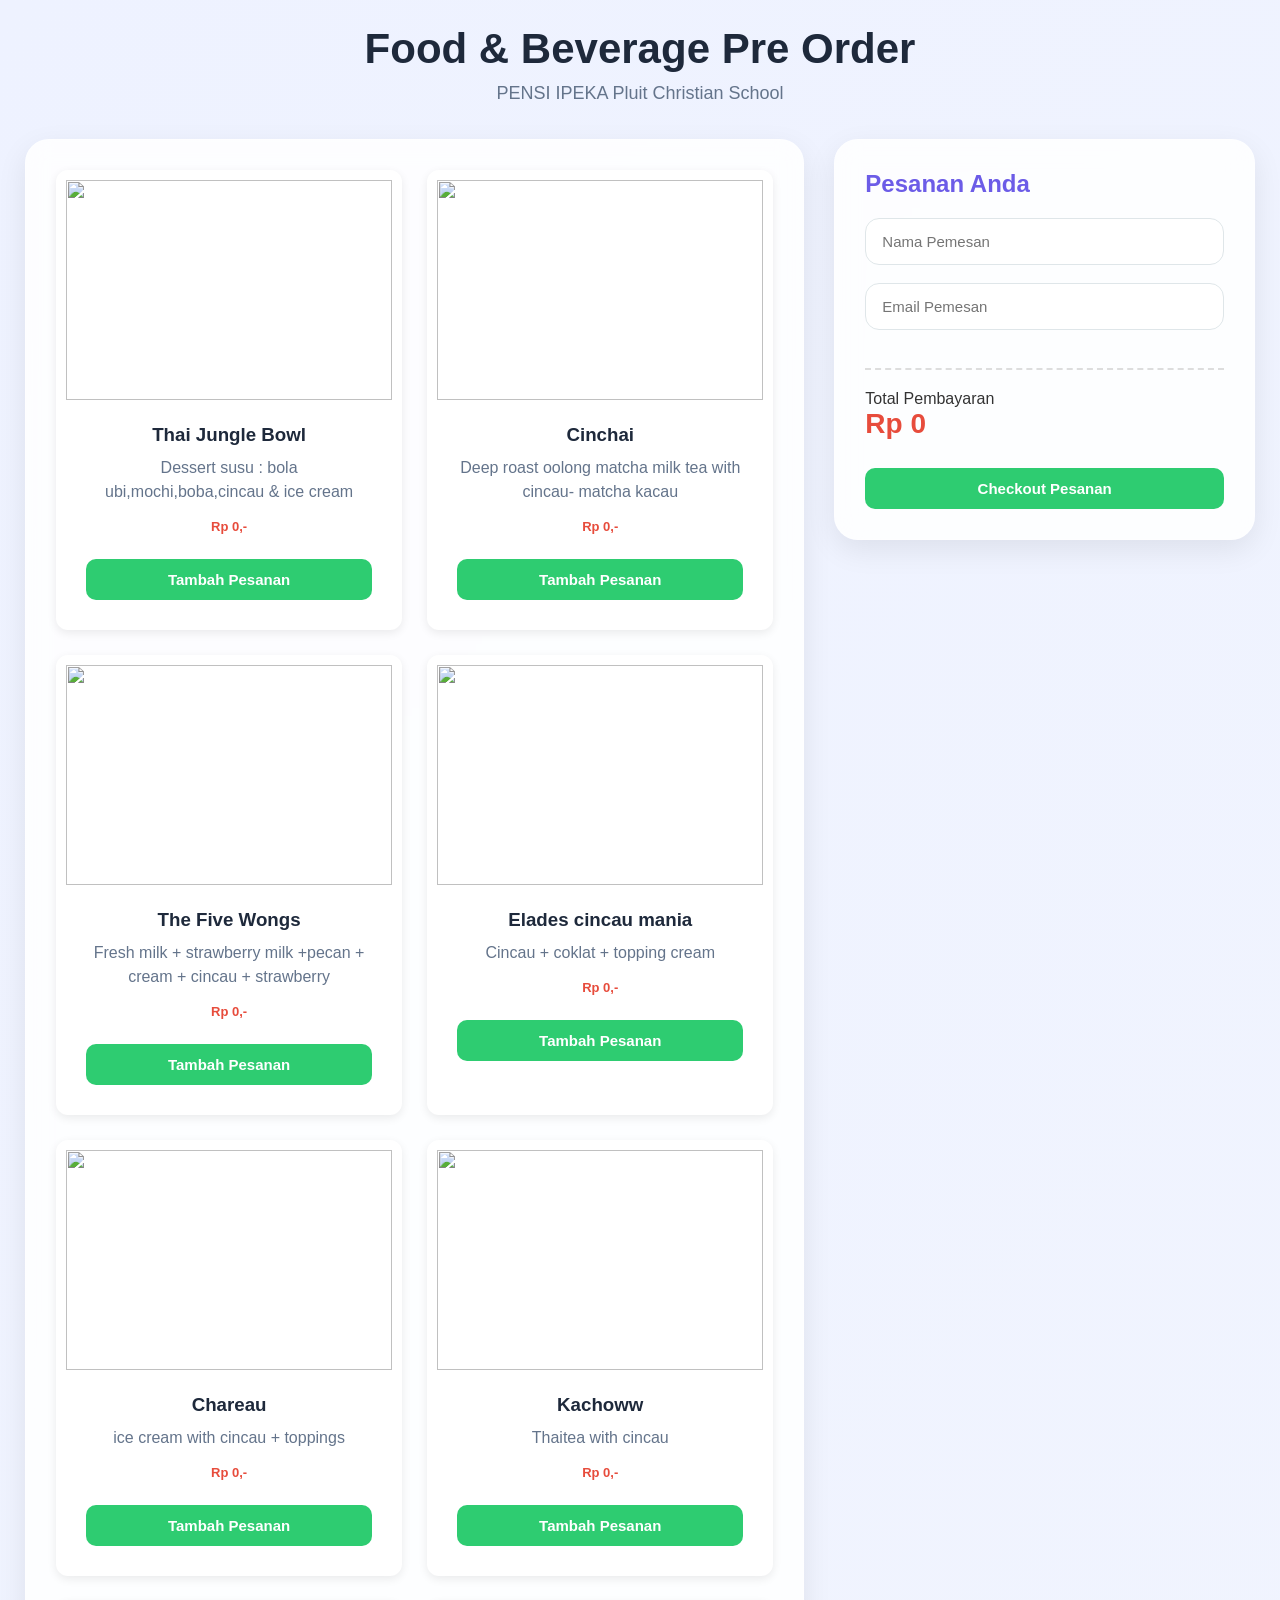
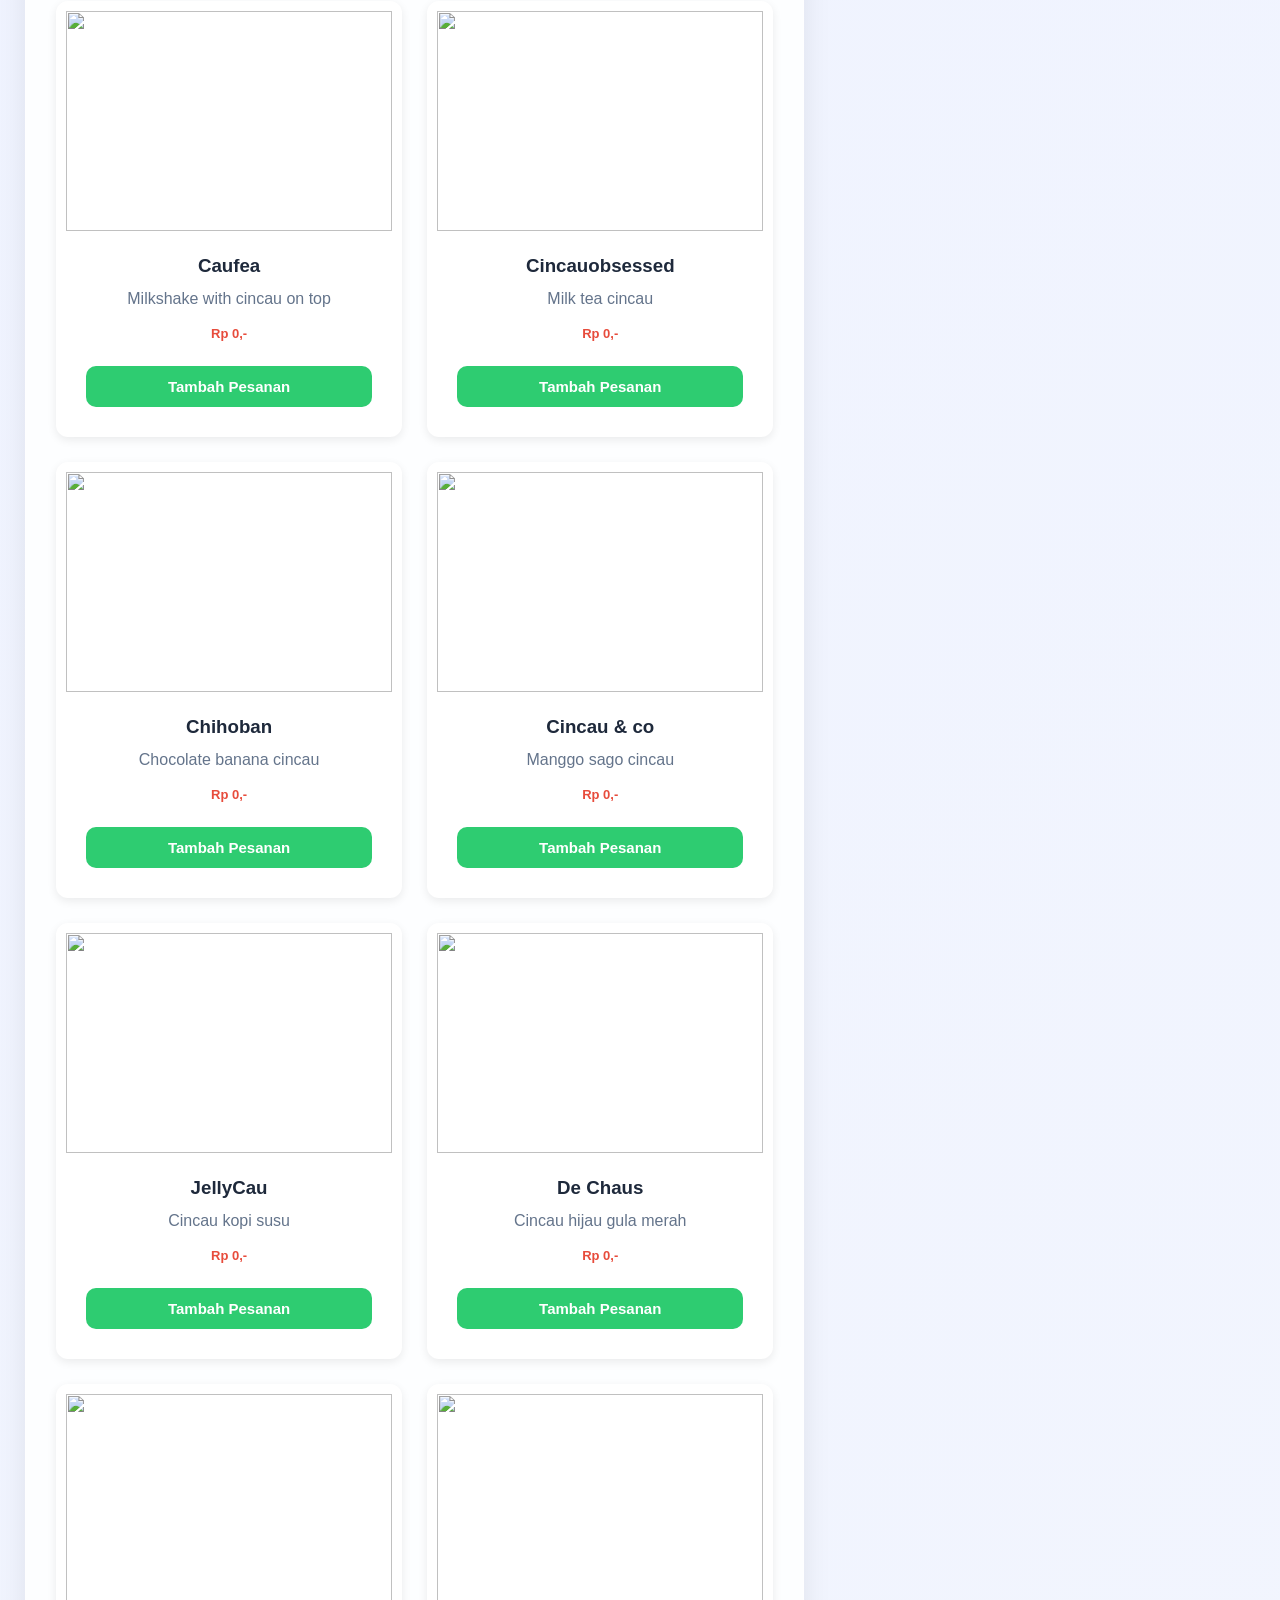
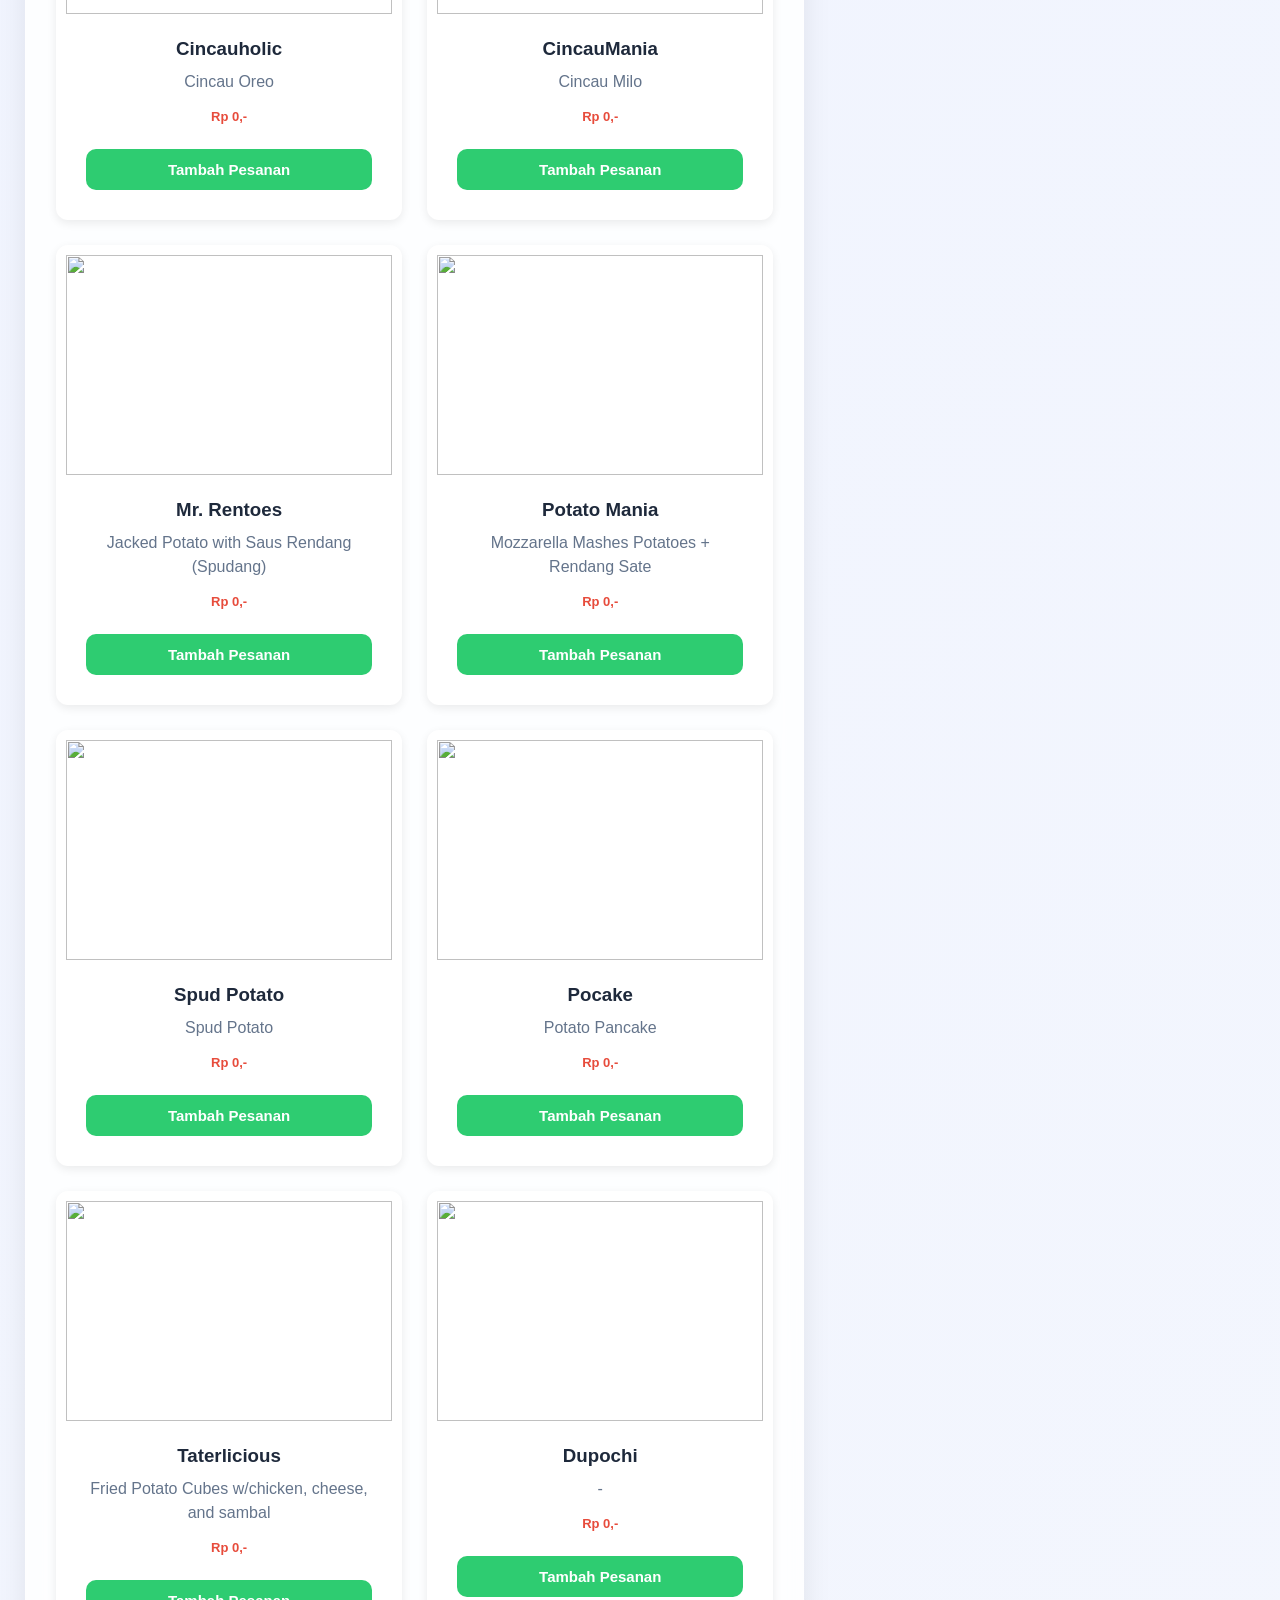
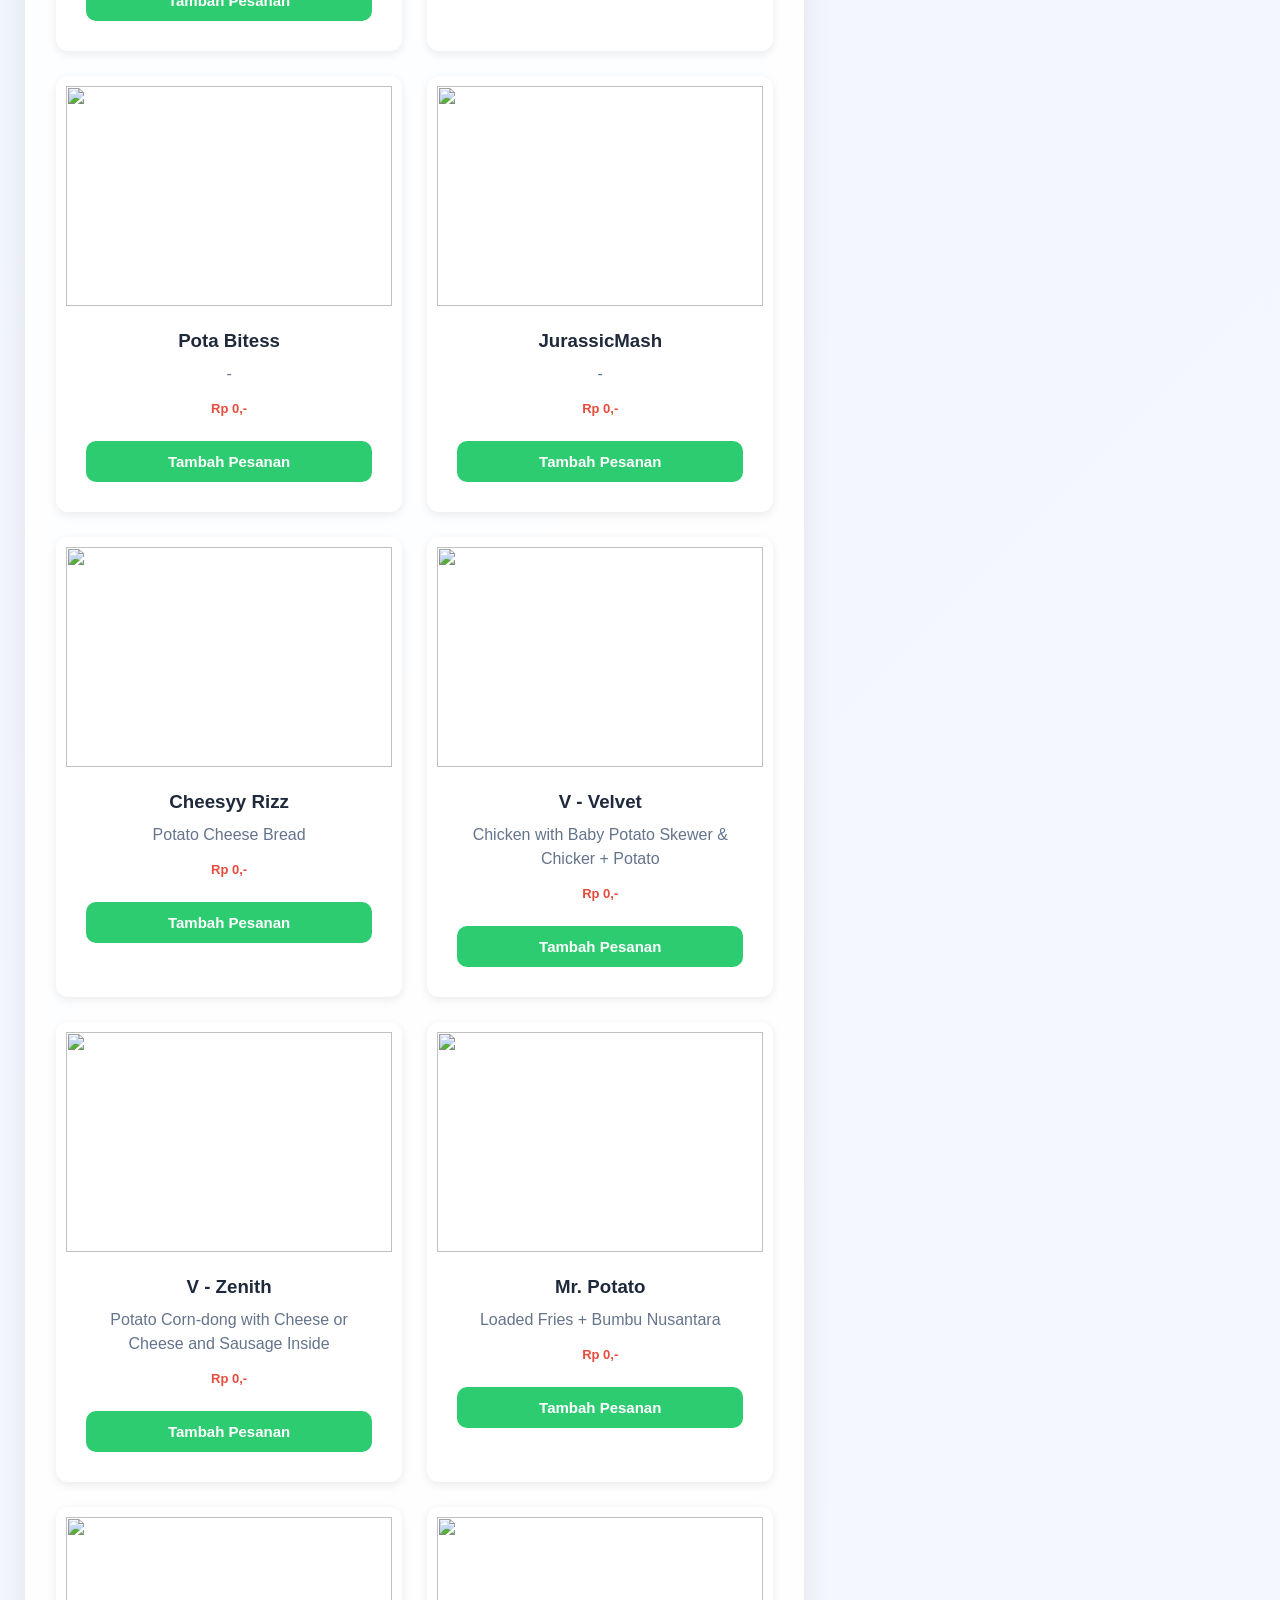
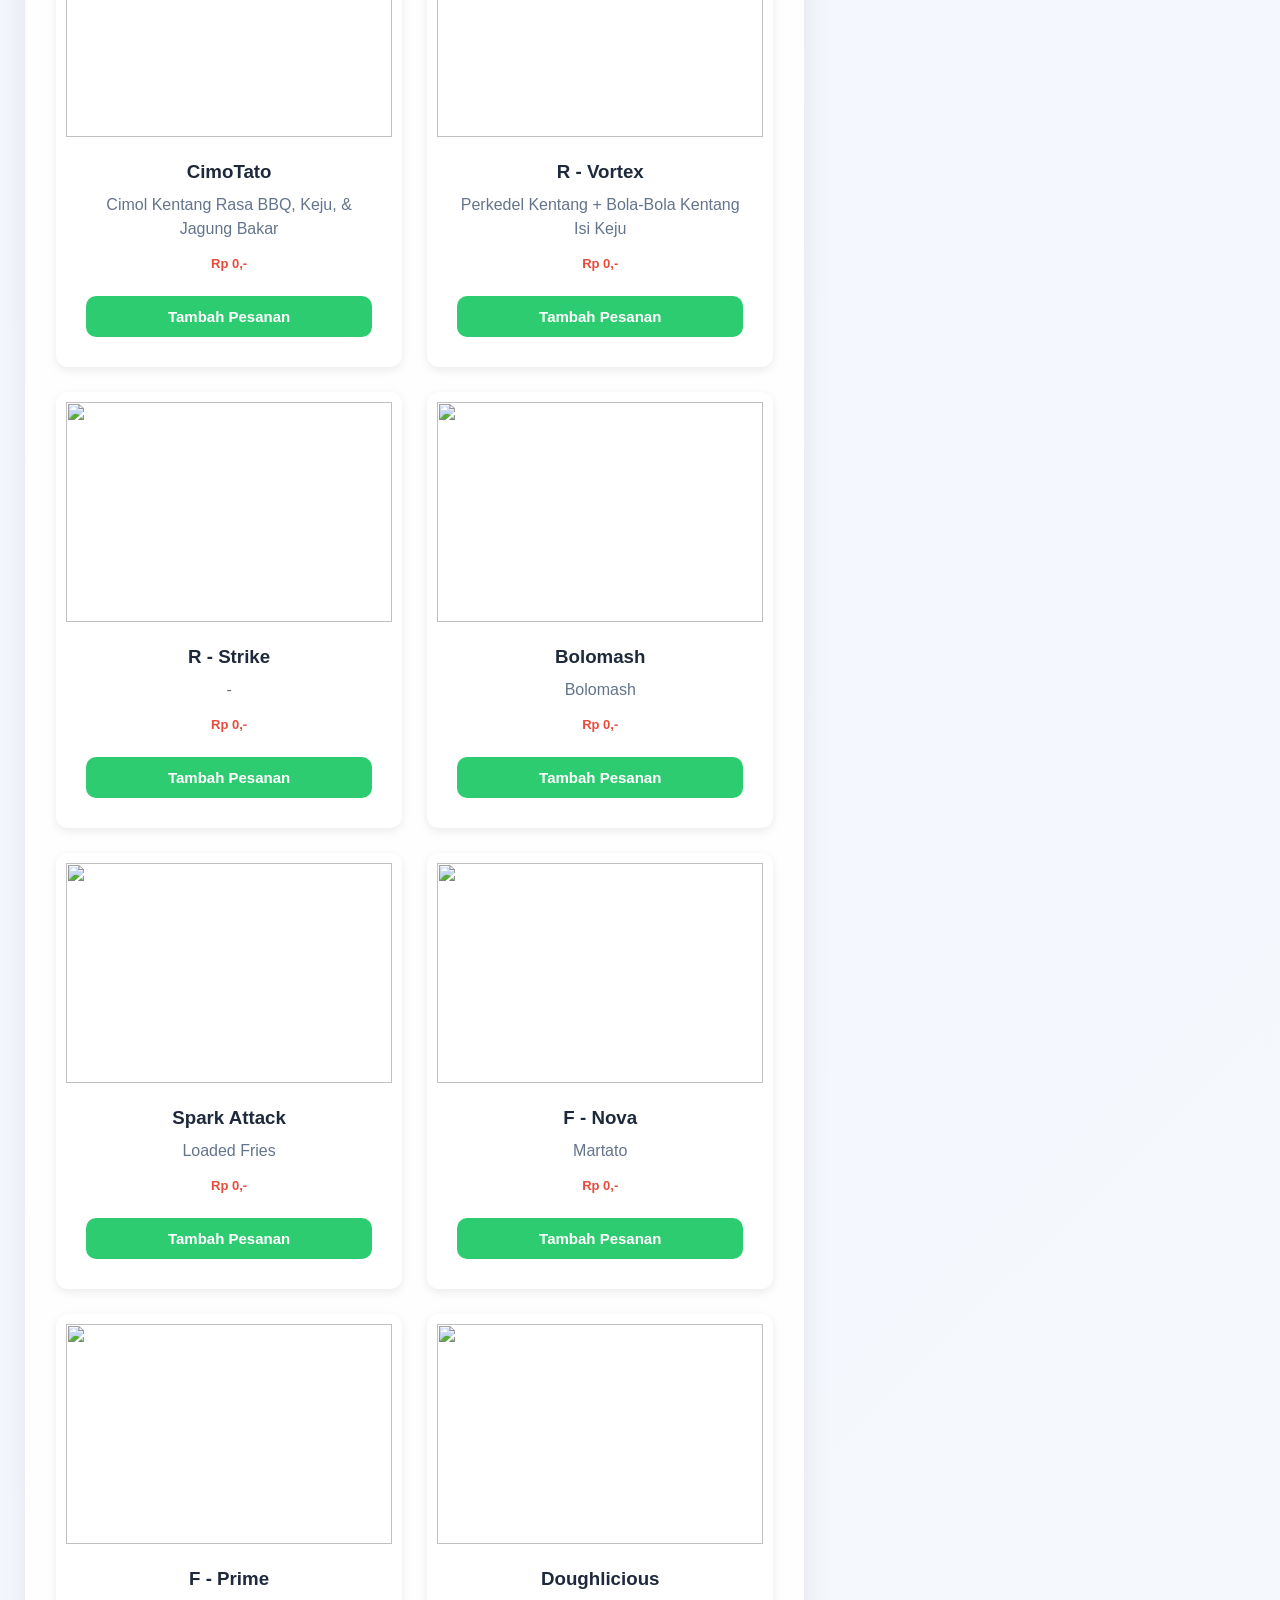
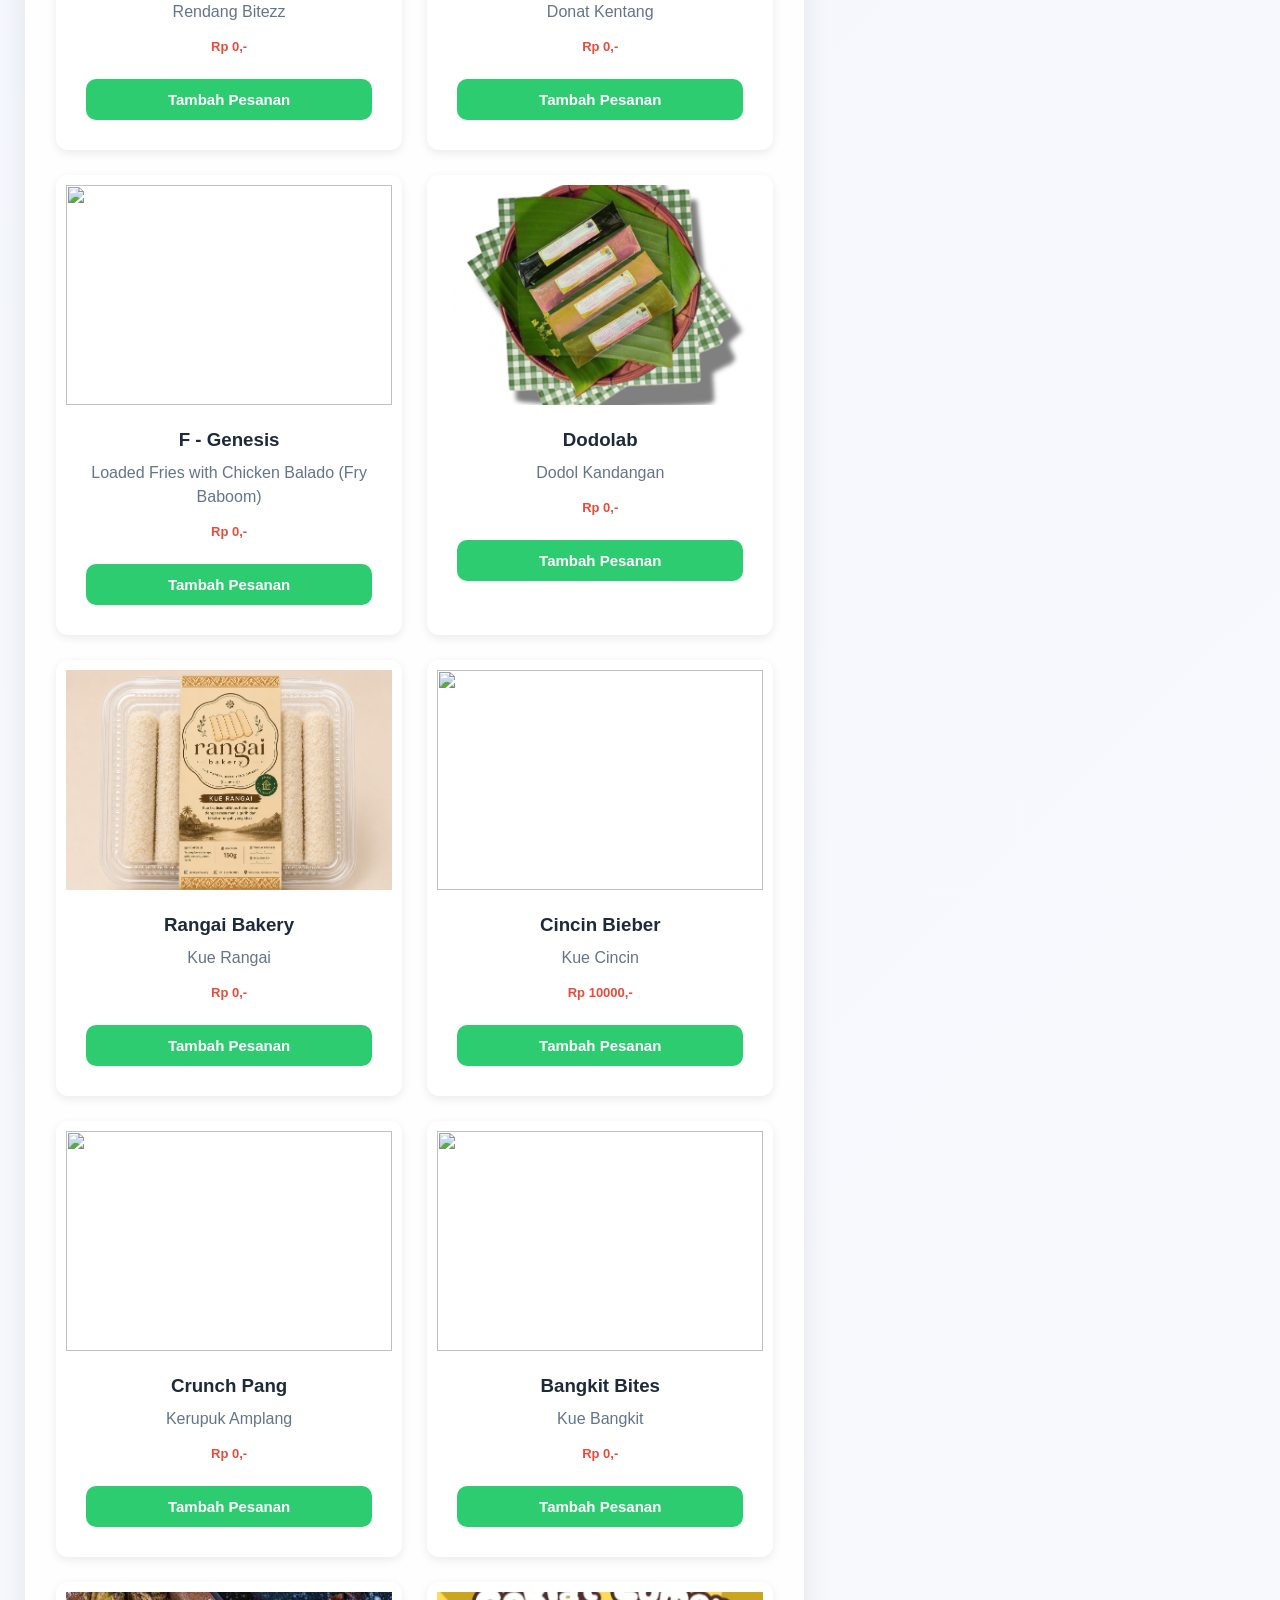
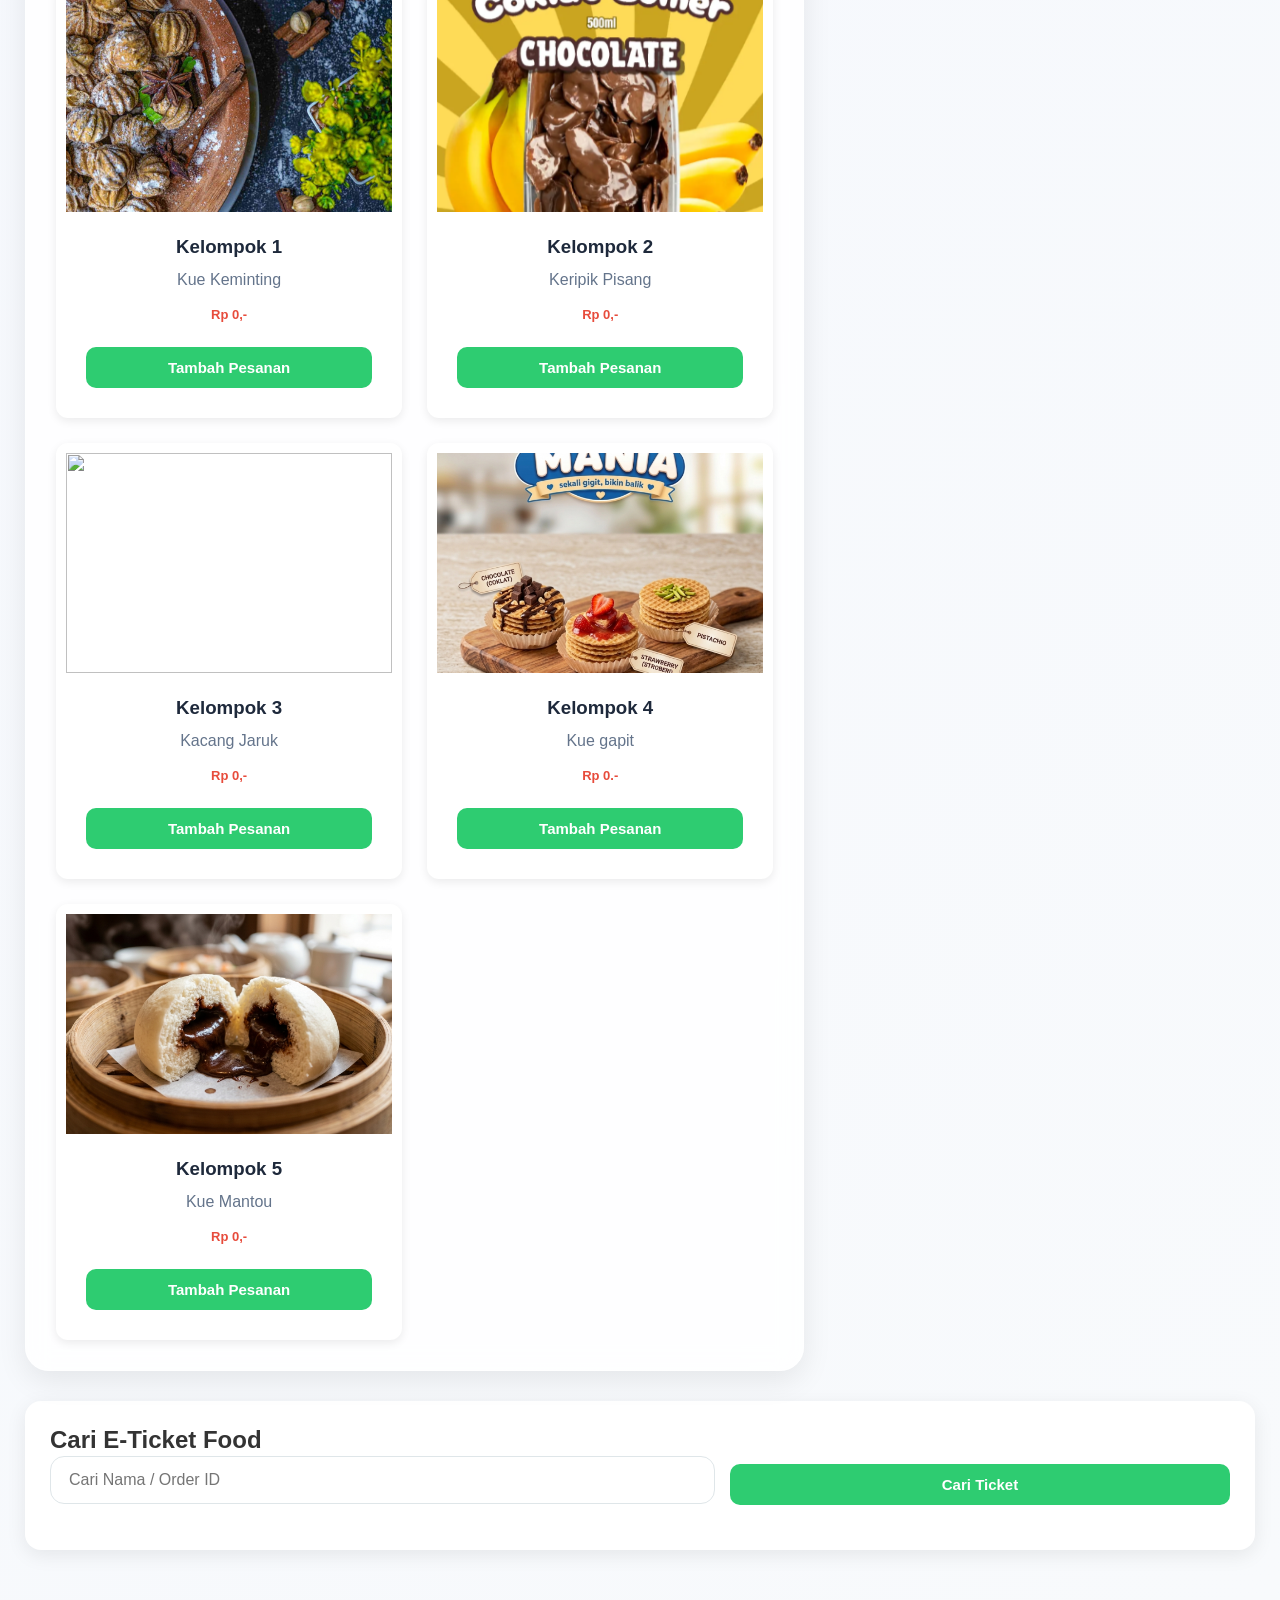
==== commit 7196ca88: "Update food.html" ====
--- a/food.html
+++ b/food.html
@@ -434,7 +434,7 @@
 Rp 0,-
 </div>
 
-<button onclick="addToCart('Beef Burger',45000)">
+<button onclick="addToCart('Dessert susu',45000)">
 Tambah Pesanan
 </button>
 
@@ -460,6 +460,393 @@
 Rp 0,-
 </div>
 
+<button onclick="addToCart('Matcha Kacau',35000)">
+Tambah Pesanan
+</button>
+
+</div>
+
+</div>
+
+<!-- CARD -->
+
+<div class="food-card">
+
+<img src="https://images.unsplash.com/photo-1513104890138-7c749659a591">
+
+<div class="food-info">
+
+<h3>The Five Wongs</h3>
+
+<p>
+Fresh milk + strawberry milk +pecan + cream + cincau + strawberry
+</p>
+
+<div class="food-price">
+Rp 0,-
+</div>
+
+<button onclick="addToCart('Fresh milk + strawberry milk +pecan + cream + cincau + strawberry',35000)">
+Tambah Pesanan
+</button>
+
+</div>
+
+</div>
+
+<!-- CARD -->
+
+<div class="food-card">
+
+<img src="https://images.unsplash.com/photo-1513104890138-7c749659a591">
+
+<div class="food-info">
+
+<h3>Elades cincau mania</h3>
+
+<p>
+Cincau + coklat + topping cream
+</p>
+
+<div class="food-price">
+Rp 0,-
+</div>
+
+<button onclick="addToCart('Cincau + coklat + topping cream',35000)">
+Tambah Pesanan
+</button>
+
+</div>
+
+</div>
+
+<!-- CARD -->
+
+<div class="food-card">
+
+<img src="https://images.unsplash.com/photo-1513104890138-7c749659a591">
+
+<div class="food-info">
+
+<h3>Chareau</h3>
+
+<p>
+ice cream with cincau + toppings
+</p>
+
+<div class="food-price">
+Rp 0,-
+</div>
+
+<button onclick="addToCart('ice cream with cincau + toppings',35000)">
+Tambah Pesanan
+</button>
+
+</div>
+
+</div>
+
+<!-- CARD -->
+
+<div class="food-card">
+
+<img src="https://images.unsplash.com/photo-1513104890138-7c749659a591">
+
+<div class="food-info">
+
+<h3>Kachoww</h3>
+
+<p>
+Thaitea with cincau
+</p>
+
+<div class="food-price">
+Rp 0,-
+</div>
+
+<button onclick="addToCart('Thaitea with cincau',35000)">
+Tambah Pesanan
+</button>
+
+</div>
+
+</div>
+
+<!-- CARD -->
+
+<div class="food-card">
+
+<img src="https://images.unsplash.com/photo-1513104890138-7c749659a591">
+
+<div class="food-info">
+
+<h3>Caufea</h3>
+
+<p>
+Milkshake with cincau on top
+</p>
+
+<div class="food-price">
+Rp 0,-
+</div>
+
+<button onclick="addToCart('Milkshake with cincau on top',35000)">
+Tambah Pesanan
+</button>
+
+</div>
+
+</div>
+
+<!-- CARD -->
+
+<div class="food-card">
+
+<img src="https://images.unsplash.com/photo-1513104890138-7c749659a591">
+
+<div class="food-info">
+
+<h3>Cincauobsessed</h3>
+
+<p>
+Milk tea cincau
+</p>
+
+<div class="food-price">
+Rp 0,-
+</div>
+
+<button onclick="addToCart('Milk Tea Cincau',35000)">
+Tambah Pesanan
+</button>
+
+</div>
+
+</div>
+
+<!-- CARD -->
+
+<div class="food-card">
+
+<img src="https://images.unsplash.com/photo-1513104890138-7c749659a591">
+
+<div class="food-info">
+
+<h3>Chihoban</h3>
+
+<p>
+Chocolate banana cincau 
+</p>
+
+<div class="food-price">
+Rp 0,-
+</div>
+
+<button onclick="addToCart('Chocolate banana cincau',35000)">
+Tambah Pesanan
+</button>
+
+</div>
+
+</div>
+
+<!-- CARD -->
+
+<div class="food-card">
+
+<img src="https://images.unsplash.com/photo-1513104890138-7c749659a591">
+
+<div class="food-info">
+
+<h3>Cincau & co</h3>
+
+<p>
+Manggo sago cincau 
+</p>
+
+<div class="food-price">
+Rp 0,-
+</div>
+
+<button onclick="addToCart('Manggo sago cincau',35000)">
+Tambah Pesanan
+</button>
+
+</div>
+
+</div>
+<!-- CARD -->
+
+<div class="food-card">
+
+<img src="https://images.unsplash.com/photo-1513104890138-7c749659a591">
+
+<div class="food-info">
+
+<h3>JellyCau</h3>
+
+<p>
+Cincau kopi susu
+</p>
+
+<div class="food-price">
+Rp 0,-
+</div>
+
+<button onclick="addToCart('Cincau kopi susu',35000)">
+Tambah Pesanan
+</button>
+
+</div>
+
+</div>
+<!-- CARD -->
+
+<div class="food-card">
+
+<img src="https://images.unsplash.com/photo-1513104890138-7c749659a591">
+
+<div class="food-info">
+
+<h3>De Chaus</h3>
+
+<p>
+Cincau hijau gula merah
+</p>
+
+<div class="food-price">
+Rp 0,-
+</div>
+
+<button onclick="addToCart('Cincau hijau gula merah',35000)">
+Tambah Pesanan
+</button>
+
+</div>
+
+</div>
+
+<!-- CARD -->
+
+<div class="food-card">
+
+<img src="https://images.unsplash.com/photo-1513104890138-7c749659a591">
+
+<div class="food-info">
+
+<h3>Cincauholic</h3>
+
+<p>
+Cincau Oreo
+</p>
+
+<div class="food-price">
+Rp 0,-
+</div>
+
+<button onclick="addToCart('Cincau Oreo',35000)">
+Tambah Pesanan
+</button>
+
+</div>
+
+</div>
+
+<!-- CARD -->
+
+<div class="food-card">
+
+<img src="https://images.unsplash.com/photo-1513104890138-7c749659a591">
+
+<div class="food-info">
+
+<h3>CincauMania</h3>
+
+<p>
+Cincau Milo
+</p>
+
+<div class="food-price">
+Rp 0,-
+</div>
+
+<button onclick="addToCart('Cincau Milo',35000)">
+Tambah Pesanan
+</button>
+
+</div>
+
+</div>
+
+<!-- CARD -->
+
+<div class="food-card">
+
+<img src="https://images.unsplash.com/photo-1513104890138-7c749659a591">
+
+<div class="food-info">
+
+<h3>Mr. Rentoes</h3>
+
+<p>
+Jacked Potato with Saus Rendang (Spudang)
+</p>
+
+<div class="food-price">
+Rp 0,-
+</div>
+
+<button onclick="addToCart('Jacked Potato with Saus Rendang (Spudang)',35000)">
+Tambah Pesanan
+</button>
+
+</div>
+
+</div>
+
+<!-- CARD -->
+
+<div class="food-card">
+
+<img src="https://images.unsplash.com/photo-1513104890138-7c749659a591">
+
+<div class="food-info">
+
+<h3>Potato Mania</h3>
+
+<p>
+Mozzarella Mashes Potatoes + Rendang Sate
+</p>
+
+<div class="food-price">
+Rp 0,-
+</div>
+
+<button onclick="addToCart('Mozzarella Mashes Potatoes + Rendang Sate',35000)">
+Tambah Pesanan
+</button>
+
+</div>
+
+</div>
+<!-- CARD -->
+
+<div class="food-card">
+
+<img src="https://images.unsplash.com/photo-1513104890138-7c749659a591">
+
+<div class="food-info">
+
+<h3>Spud Potato</h3>
+
+<p>
+Spud Potato
+</p>
+
+<div class="food-price">
+Rp 0,-
+</div>
+
 <button onclick="addToCart('Pizza Slice',35000)">
 Tambah Pesanan
 </button>
@@ -476,10 +863,218 @@
 
 <div class="food-info">
 
-<h3>The Five Wongs</h3>
-
-<p>
-Fresh milk + strawberry milk +pecan + cream + cincau + strawberry
+<h3>Pocake</h3>
+
+<p>
+Potato Pancake
+</p>
+
+<div class="food-price">
+Rp 0,-
+</div>
+
+<button onclick="addToCart('Potato Pancake',35000)">
+Tambah Pesanan
+</button>
+
+</div>
+
+</div>
+
+<!-- CARD -->
+
+<div class="food-card">
+
+<img src="https://images.unsplash.com/photo-1513104890138-7c749659a591">
+
+<div class="food-info">
+
+<h3>Taterlicious</h3>
+
+<p>
+Fried Potato Cubes w/chicken, cheese, and sambal
+</p>
+
+<div class="food-price">
+Rp 0,-
+</div>
+
+<button onclick="addToCart('Fried Potato Cubes w/chicken, cheese, and sambal',35000)">
+Tambah Pesanan
+</button>
+
+</div>
+
+</div>
+
+<!-- CARD -->
+
+<div class="food-card">
+
+<img src="https://images.unsplash.com/photo-1513104890138-7c749659a591">
+
+<div class="food-info">
+
+<h3>Dupochi</h3>
+
+<p>
+-
+</p>
+
+<div class="food-price">
+Rp 0,-
+</div>
+
+<button onclick="addToCart('Dubai Potato Mochi',35000)">
+Tambah Pesanan
+</button>
+
+</div>
+
+</div>
+
+<!-- CARD -->
+
+<div class="food-card">
+
+<img src="https://images.unsplash.com/photo-1513104890138-7c749659a591">
+
+<div class="food-info">
+
+<h3>Pota Bitess</h3>
+
+<p>
+-
+</p>
+
+<div class="food-price">
+Rp 0,-
+</div>
+
+<button onclick="addToCart('Potato Balls with Mozzarella Cheese',35000)">
+Tambah Pesanan
+</button>
+
+</div>
+
+</div>
+
+<!-- CARD -->
+
+<div class="food-card">
+
+<img src="https://images.unsplash.com/photo-1513104890138-7c749659a591">
+
+<div class="food-info">
+
+<h3>JurassicMash</h3>
+
+<p>
+-
+</p>
+
+<div class="food-price">
+Rp 0,-
+</div>
+
+<button onclick="addToCart('Mashed Potato with Mushroom Sauce, Sausage Rendang, and Dino Nuggets',35000)">
+Tambah Pesanan
+</button>
+
+</div>
+
+</div>
+
+<!-- CARD -->
+
+<div class="food-card">
+
+<img src="https://images.unsplash.com/photo-1513104890138-7c749659a591">
+
+<div class="food-info">
+
+<h3>Cheesyy Rizz</h3>
+
+<p>
+Potato Cheese Bread
+</p>
+
+<div class="food-price">
+Rp 0,-
+</div>
+
+<button onclick="addToCart('Potato Cheese Bread',35000)">
+Tambah Pesanan
+</button>
+
+</div>
+
+</div>
+
+<!-- CARD -->
+
+<div class="food-card">
+
+<img src="https://images.unsplash.com/photo-1513104890138-7c749659a591">
+
+<div class="food-info">
+
+<h3>V - Velvet</h3>
+
+<p>
+Chicken with Baby Potato Skewer & Chicker + Potato
+</p>
+
+<div class="food-price">
+Rp 0,-
+</div>
+
+<button onclick="addToCart('Chicken with Baby Potato Skewer & Chicker + Potato',35000)">
+Tambah Pesanan
+</button>
+
+</div>
+
+</div>
+
+<!-- CARD -->
+
+<div class="food-card">
+
+<img src="https://images.unsplash.com/photo-1513104890138-7c749659a591">
+
+<div class="food-info">
+
+<h3>V - Zenith</h3>
+
+<p>
+Potato Corn-dong with Cheese or Cheese and Sausage Inside
+</p>
+
+<div class="food-price">
+Rp 0,-
+</div>
+
+<button onclick="addToCart('Potato Corn-dong with Cheese or Cheese and Sausage Inside',35000)">
+Tambah Pesanan
+</button>
+
+</div>
+
+</div>
+
+<!-- CARD -->
+
+<div class="food-card">
+
+<img src="https://images.unsplash.com/photo-1513104890138-7c749659a591">
+
+<div class="food-info">
+
+<h3>Mr. Potato</h3>
+
+<p>
+Loaded Fries + Bumbu Nusantara
 </p>
 
 <div class="food-price">
@@ -502,10 +1097,36 @@
 
 <div class="food-info">
 
-<h3>Elades cincau mania</h3>
-
-<p>
-Cincau + coklat + topping cream
+<h3>CimoTato</h3>
+
+<p>
+Cimol Kentang Rasa BBQ, Keju, & Jagung Bakar
+</p>
+
+<div class="food-price">
+Rp 0,-
+</div>
+
+<button onclick="addToCart('Cimol Kentang Rasa BBQ, Keju, & Jagung Bakar',35000)">
+Tambah Pesanan
+</button>
+
+</div>
+
+</div>
+
+<!-- CARD -->
+
+<div class="food-card">
+
+<img src="https://images.unsplash.com/photo-1513104890138-7c749659a591">
+
+<div class="food-info">
+
+<h3>R - Vortex</h3>
+
+<p>
+Perkedel Kentang + Bola-Bola Kentang Isi Keju
 </p>
 
 <div class="food-price">
@@ -528,10 +1149,10 @@
 
 <div class="food-info">
 
-<h3>Chareau</h3>
-
-<p>
-ice cream with cincau + toppings
+<h3>R - Strike</h3>
+
+<p>
+-
 </p>
 
 <div class="food-price">
@@ -554,10 +1175,62 @@
 
 <div class="food-info">
 
-<h3>Kachoww</h3>
-
-<p>
-Thaitea with cincau
+<h3>Bolomash</h3>
+
+<p>
+Bolomash
+</p>
+
+<div class="food-price">
+Rp 0,-
+</div>
+
+<button onclick="addToCart('Bolomash',35000)">
+Tambah Pesanan
+</button>
+
+</div>
+
+</div>
+
+<!-- CARD -->
+
+<div class="food-card">
+
+<img src="https://images.unsplash.com/photo-1513104890138-7c749659a591">
+
+<div class="food-info">
+
+<h3>Spark Attack</h3>
+
+<p>
+Loaded Fries
+</p>
+
+<div class="food-price">
+Rp 0,-
+</div>
+
+<button onclick="addToCart('Loaded Fries',35000)">
+Tambah Pesanan
+</button>
+
+</div>
+
+</div>
+
+<!-- CARD -->
+
+<div class="food-card">
+
+<img src="https://images.unsplash.com/photo-1513104890138-7c749659a591">
+
+<div class="food-info">
+
+<h3>F - Nova</h3>
+
+<p>
+Martato
 </p>
 
 <div class="food-price">
@@ -580,10 +1253,36 @@
 
 <div class="food-info">
 
-<h3>Caufea</h3>
-
-<p>
-Milkshake with cincau on top
+<h3>F - Prime</h3>
+
+<p>
+Rendang Bitezz
+</p>
+
+<div class="food-price">
+Rp 0,-
+</div>
+
+<button onclick="addToCart('Rendang Bitezz',35000)">
+Tambah Pesanan
+</button>
+
+</div>
+
+</div>
+
+<!-- CARD -->
+
+<div class="food-card">
+
+<img src="https://images.unsplash.com/photo-1513104890138-7c749659a591">
+
+<div class="food-info">
+
+<h3>Doughlicious</h3>
+
+<p>
+Donat Kentang
 </p>
 
 <div class="food-price">
@@ -606,716 +1305,17 @@
 
 <div class="food-info">
 
-<h3>Cincauobsessed</h3>
-
-<p>
-Milk tea cincau
-</p>
-
-<div class="food-price">
-Rp 0,-
-</div>
-
-<button onclick="addToCart('Pizza Slice',35000)">
-Tambah Pesanan
-</button>
-
-</div>
-
-</div>
-
-<!-- CARD -->
-
-<div class="food-card">
-
-<img src="https://images.unsplash.com/photo-1513104890138-7c749659a591">
-
-<div class="food-info">
-
-<h3>Chihoban</h3>
-
-<p>
-Chocolate banana cincau 
-</p>
-
-<div class="food-price">
-Rp 0,-
-</div>
-
-<button onclick="addToCart('Pizza Slice',35000)">
-Tambah Pesanan
-</button>
-
-</div>
-
-</div>
-
-<!-- CARD -->
-
-<div class="food-card">
-
-<img src="https://images.unsplash.com/photo-1513104890138-7c749659a591">
-
-<div class="food-info">
-
-<h3>Cincau & co</h3>
-
-<p>
-Manggo sago cincau 
-</p>
-
-<div class="food-price">
-Rp 0,-
-</div>
-
-<button onclick="addToCart('Pizza Slice',35000)">
-Tambah Pesanan
-</button>
-
-</div>
-
-</div>
-<!-- CARD -->
-
-<div class="food-card">
-
-<img src="https://images.unsplash.com/photo-1513104890138-7c749659a591">
-
-<div class="food-info">
-
-<h3>JellyCau</h3>
-
-<p>
-Cincau kopi susu
-</p>
-
-<div class="food-price">
-Rp 0,-
-</div>
-
-<button onclick="addToCart('Pizza Slice',35000)">
-Tambah Pesanan
-</button>
-
-</div>
-
-</div>
-<!-- CARD -->
-
-<div class="food-card">
-
-<img src="https://images.unsplash.com/photo-1513104890138-7c749659a591">
-
-<div class="food-info">
-
-<h3>De Chaus</h3>
-
-<p>
-Cincau hijau gula merah
-</p>
-
-<div class="food-price">
-Rp 0,-
-</div>
-
-<button onclick="addToCart('Pizza Slice',35000)">
-Tambah Pesanan
-</button>
-
-</div>
-
-</div>
-
-<!-- CARD -->
-
-<div class="food-card">
-
-<img src="https://images.unsplash.com/photo-1513104890138-7c749659a591">
-
-<div class="food-info">
-
-<h3>Cincauholic</h3>
-
-<p>
-Cincau Oreo
-</p>
-
-<div class="food-price">
-Rp 0,-
-</div>
-
-<button onclick="addToCart('Pizza Slice',35000)">
-Tambah Pesanan
-</button>
-
-</div>
-
-</div>
-
-<!-- CARD -->
-
-<div class="food-card">
-
-<img src="https://images.unsplash.com/photo-1513104890138-7c749659a591">
-
-<div class="food-info">
-
-<h3>CincauMania</h3>
-
-<p>
-Cincau Milo
-</p>
-
-<div class="food-price">
-Rp 0,-
-</div>
-
-<button onclick="addToCart('Pizza Slice',35000)">
-Tambah Pesanan
-</button>
-
-</div>
-
-</div>
-
-<!-- CARD -->
-
-<div class="food-card">
-
-<img src="https://images.unsplash.com/photo-1513104890138-7c749659a591">
-
-<div class="food-info">
-
-<h3>X - Maverick</h3>
-
-<p>
-Jacket Potato saus rendang
-</p>
-
-<div class="food-price">
-Rp 0,-
-</div>
-
-<button onclick="addToCart('Pizza Slice',35000)">
-Tambah Pesanan
-</button>
-
-</div>
-
-</div>
-
-<!-- CARD -->
-
-<div class="food-card">
-
-<img src="https://images.unsplash.com/photo-1513104890138-7c749659a591">
-
-<div class="food-info">
-
-<h3>X - Apex</h3>
-
-<p>
-Moza Mashed Potato + Sate Rendang
-</p>
-
-<div class="food-price">
-Rp 0,-
-</div>
-
-<button onclick="addToCart('Pizza Slice',35000)">
-Tambah Pesanan
-</button>
-
-</div>
-
-</div>
-<!-- CARD -->
-
-<div class="food-card">
-
-<img src="https://images.unsplash.com/photo-1513104890138-7c749659a591">
-
-<div class="food-info">
-
-<h3>X - Prism</h3>
-
-<p>
-Jacket Potato
-</p>
-
-<div class="food-price">
-Rp 0,-
-</div>
-
-<button onclick="addToCart('Pizza Slice',35000)">
-Tambah Pesanan
-</button>
-
-</div>
-
-</div>
-
-<!-- CARD -->
-
-<div class="food-card">
-
-<img src="https://images.unsplash.com/photo-1513104890138-7c749659a591">
-
-<div class="food-info">
-
-<h3>V - Aurora</h3>
-
-<p>
--
-</p>
-
-<div class="food-price">
-Rp 0,-
-</div>
-
-<button onclick="addToCart('Pizza Slice',35000)">
-Tambah Pesanan
-</button>
-
-</div>
-
-</div>
-
-<!-- CARD -->
-
-<div class="food-card">
-
-<img src="https://images.unsplash.com/photo-1513104890138-7c749659a591">
-
-<div class="food-info">
-
-<h3>V - Eclipse</h3>
-
-<p>
--
-</p>
-
-<div class="food-price">
-Rp 0,-
-</div>
-
-<button onclick="addToCart('Pizza Slice',35000)">
-Tambah Pesanan
-</button>
-
-</div>
-
-</div>
-
-<!-- CARD -->
-
-<div class="food-card">
-
-<img src="https://images.unsplash.com/photo-1513104890138-7c749659a591">
-
-<div class="food-info">
-
-<h3>V -  Mirage</h3>
-
-<p>
--
-</p>
-
-<div class="food-price">
-Rp 0,-
-</div>
-
-<button onclick="addToCart('Pizza Slice',35000)">
-Tambah Pesanan
-</button>
-
-</div>
-
-</div>
-
-<!-- CARD -->
-
-<div class="food-card">
-
-<img src="https://images.unsplash.com/photo-1513104890138-7c749659a591">
-
-<div class="food-info">
-
-<h3>V - Enigma</h3>
-
-<p>
--
-</p>
-
-<div class="food-price">
-Rp 0,-
-</div>
-
-<button onclick="addToCart('Pizza Slice',35000)">
-Tambah Pesanan
-</button>
-
-</div>
-
-</div>
-
-<!-- CARD -->
-
-<div class="food-card">
-
-<img src="https://images.unsplash.com/photo-1513104890138-7c749659a591">
-
-<div class="food-info">
-
-<h3>V - Mosaic</h3>
-
-<p>
--
-</p>
-
-<div class="food-price">
-Rp 0,-
-</div>
-
-<button onclick="addToCart('Pizza Slice',35000)">
-Tambah Pesanan
-</button>
-
-</div>
-
-</div>
-
-<!-- CARD -->
-
-<div class="food-card">
-
-<img src="https://images.unsplash.com/photo-1513104890138-7c749659a591">
-
-<div class="food-info">
-
-<h3>V - Symphony</h3>
-
-<p>
--
-</p>
-
-<div class="food-price">
-Rp 0,-
-</div>
-
-<button onclick="addToCart('Pizza Slice',35000)">
-Tambah Pesanan
-</button>
-
-</div>
-
-</div>
-
-<!-- CARD -->
-
-<div class="food-card">
-
-<img src="https://images.unsplash.com/photo-1513104890138-7c749659a591">
-
-<div class="food-info">
-
-<h3>V - Velvet</h3>
-
-<p>
--
-</p>
-
-<div class="food-price">
-Rp 0,-
-</div>
-
-<button onclick="addToCart('Pizza Slice',35000)">
-Tambah Pesanan
-</button>
-
-</div>
-
-</div>
-
-<!-- CARD -->
-
-<div class="food-card">
-
-<img src="https://images.unsplash.com/photo-1513104890138-7c749659a591">
-
-<div class="food-info">
-
-<h3>V - Zenith</h3>
-
-<p>
--
-</p>
-
-<div class="food-price">
-Rp 0,-
-</div>
-
-<button onclick="addToCart('Pizza Slice',35000)">
-Tambah Pesanan
-</button>
-
-</div>
-
-</div>
-
-<!-- CARD -->
-
-<div class="food-card">
-
-<img src="https://images.unsplash.com/photo-1513104890138-7c749659a591">
-
-<div class="food-info">
-
-<h3>R - Forge</h3>
-
-<p>
--
-</p>
-
-<div class="food-price">
-Rp 0,-
-</div>
-
-<button onclick="addToCart('Pizza Slice',35000)">
-Tambah Pesanan
-</button>
-
-</div>
-
-</div>
-
-<!-- CARD -->
-
-<div class="food-card">
-
-<img src="https://images.unsplash.com/photo-1513104890138-7c749659a591">
-
-<div class="food-info">
-
-<h3>R - Ignite</h3>
-
-<p>
--
-</p>
-
-<div class="food-price">
-Rp 0,-
-</div>
-
-<button onclick="addToCart('Pizza Slice',35000)">
-Tambah Pesanan
-</button>
-
-</div>
-
-</div>
-
-<!-- CARD -->
-
-<div class="food-card">
-
-<img src="https://images.unsplash.com/photo-1513104890138-7c749659a591">
-
-<div class="food-info">
-
-<h3>R - Vortex</h3>
-
-<p>
--
-</p>
-
-<div class="food-price">
-Rp 0,-
-</div>
-
-<button onclick="addToCart('Pizza Slice',35000)">
-Tambah Pesanan
-</button>
-
-</div>
-
-</div>
-
-<!-- CARD -->
-
-<div class="food-card">
-
-<img src="https://images.unsplash.com/photo-1513104890138-7c749659a591">
-
-<div class="food-info">
-
-<h3>R - Strike</h3>
-
-<p>
--
-</p>
-
-<div class="food-price">
-Rp 0,-
-</div>
-
-<button onclick="addToCart('Pizza Slice',35000)">
-Tambah Pesanan
-</button>
-
-</div>
-
-</div>
-
-<!-- CARD -->
-
-<div class="food-card">
-
-<img src="https://images.unsplash.com/photo-1513104890138-7c749659a591">
-
-<div class="food-info">
-
-<h3>R - Pulse</h3>
-
-<p>
--
-</p>
-
-<div class="food-price">
-Rp 0,-
-</div>
-
-<button onclick="addToCart('Pizza Slice',35000)">
-Tambah Pesanan
-</button>
-
-</div>
-
-</div>
-
-<!-- CARD -->
-
-<div class="food-card">
-
-<img src="https://images.unsplash.com/photo-1513104890138-7c749659a591">
-
-<div class="food-info">
-
-<h3>F - Spark</h3>
-
-<p>
--
-</p>
-
-<div class="food-price">
-Rp 0,-
-</div>
-
-<button onclick="addToCart('Pizza Slice',35000)">
-Tambah Pesanan
-</button>
-
-</div>
-
-</div>
-
-<!-- CARD -->
-
-<div class="food-card">
-
-<img src="https://images.unsplash.com/photo-1513104890138-7c749659a591">
-
-<div class="food-info">
-
-<h3>F - Nova</h3>
-
-<p>
--
-</p>
-
-<div class="food-price">
-Rp 0,-
-</div>
-
-<button onclick="addToCart('Pizza Slice',35000)">
-Tambah Pesanan
-</button>
-
-</div>
-
-</div>
-
-<!-- CARD -->
-
-<div class="food-card">
-
-<img src="https://images.unsplash.com/photo-1513104890138-7c749659a591">
-
-<div class="food-info">
-
-<h3>F - Prime</h3>
-
-<p>
--
-</p>
-
-<div class="food-price">
-Rp 0,-
-</div>
-
-<button onclick="addToCart('Pizza Slice',35000)">
-Tambah Pesanan
-</button>
-
-</div>
-
-</div>
-
-<!-- CARD -->
-
-<div class="food-card">
-
-<img src="https://images.unsplash.com/photo-1513104890138-7c749659a591">
-
-<div class="food-info">
-
-<h3>F - Dawn</h3>
-
-<p>
--
-</p>
-
-<div class="food-price">
-Rp 0,-
-</div>
-
-<button onclick="addToCart('Pizza Slice',35000)">
-Tambah Pesanan
-</button>
-
-</div>
-
-</div>
-
-<!-- CARD -->
-
-<div class="food-card">
-
-<img src="https://images.unsplash.com/photo-1513104890138-7c749659a591">
-
-<div class="food-info">
-
 <h3>F - Genesis</h3>
 
 <p>
--
-</p>
-
-<div class="food-price">
-Rp 0,-
-</div>
-
-<button onclick="addToCart('Pizza Slice',35000)">
+Loaded Fries with Chicken Balado (Fry Baboom)
+</p>
+
+<div class="food-price">
+Rp 0,-
+</div>
+
+<button onclick="addToCart('Loaded Fries with Chicken Balado (Fry Baboom)',35000)">
 Tambah Pesanan
 </button>
 
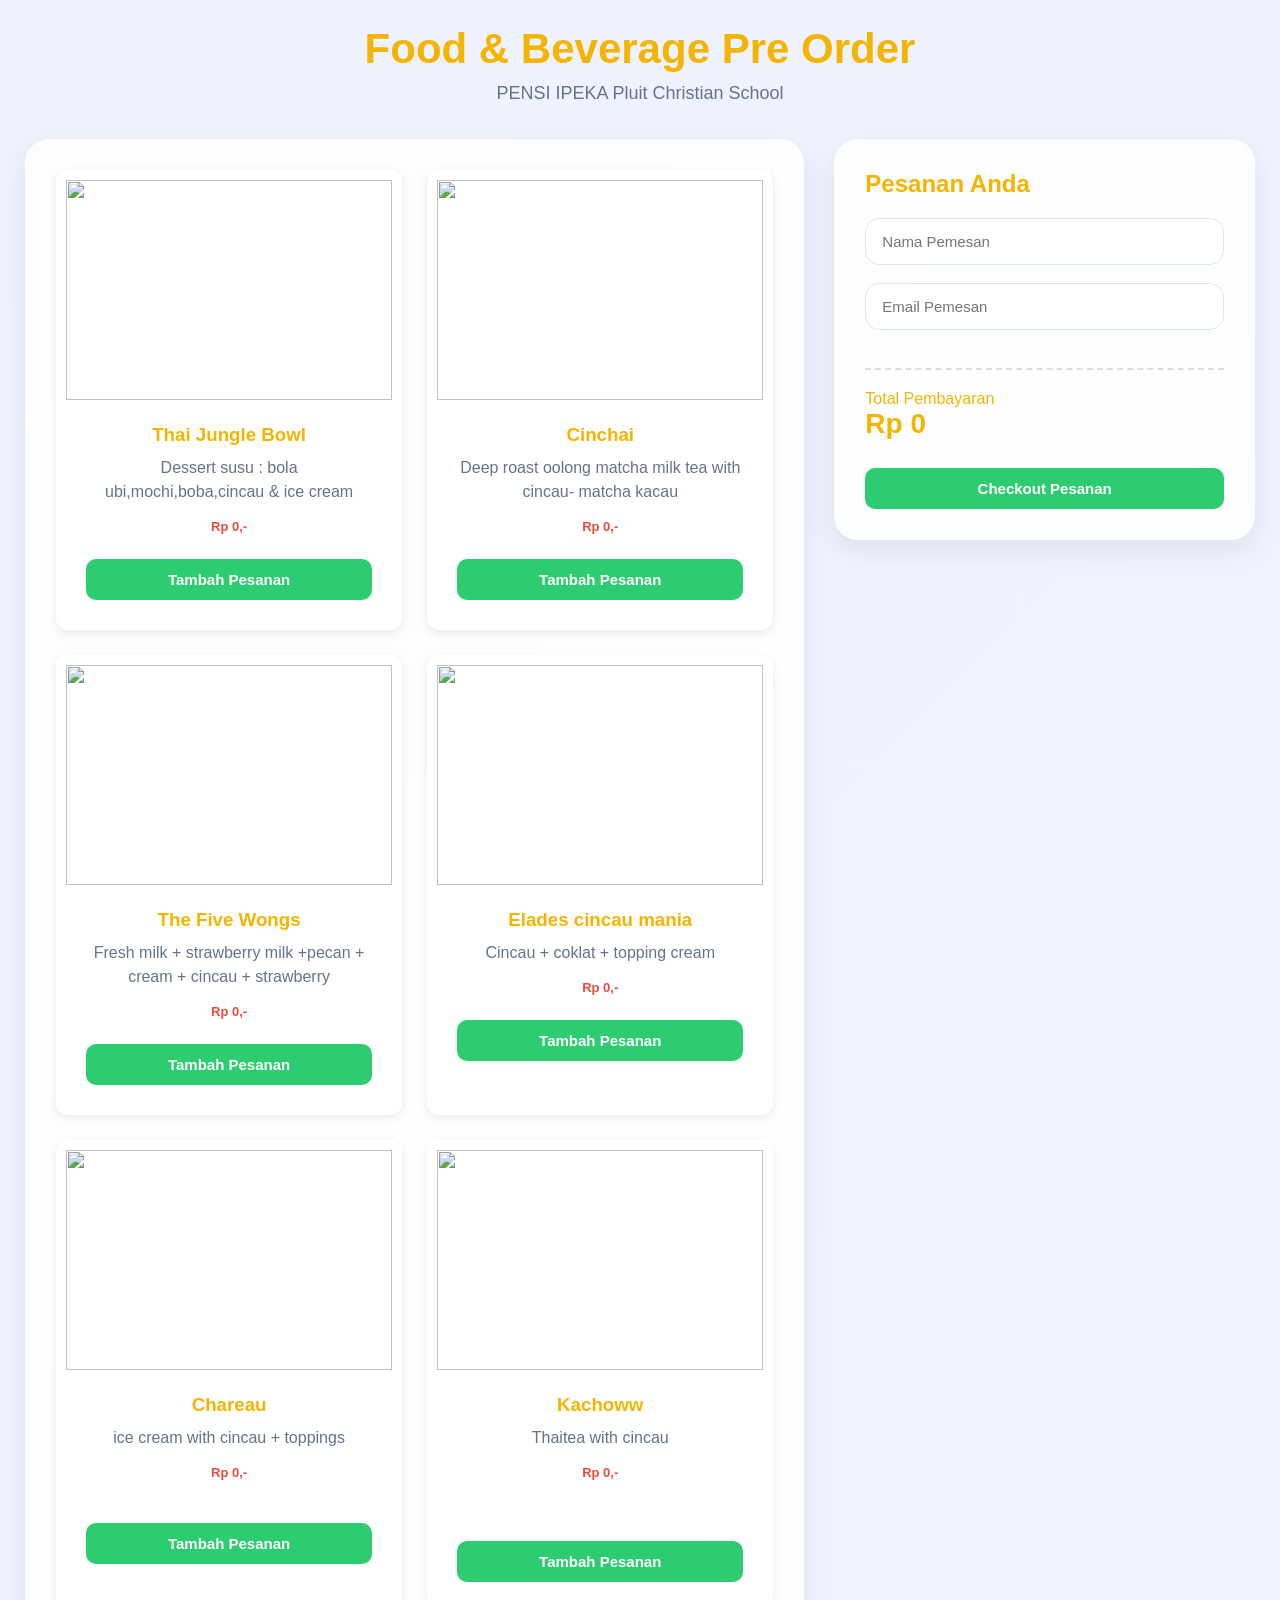
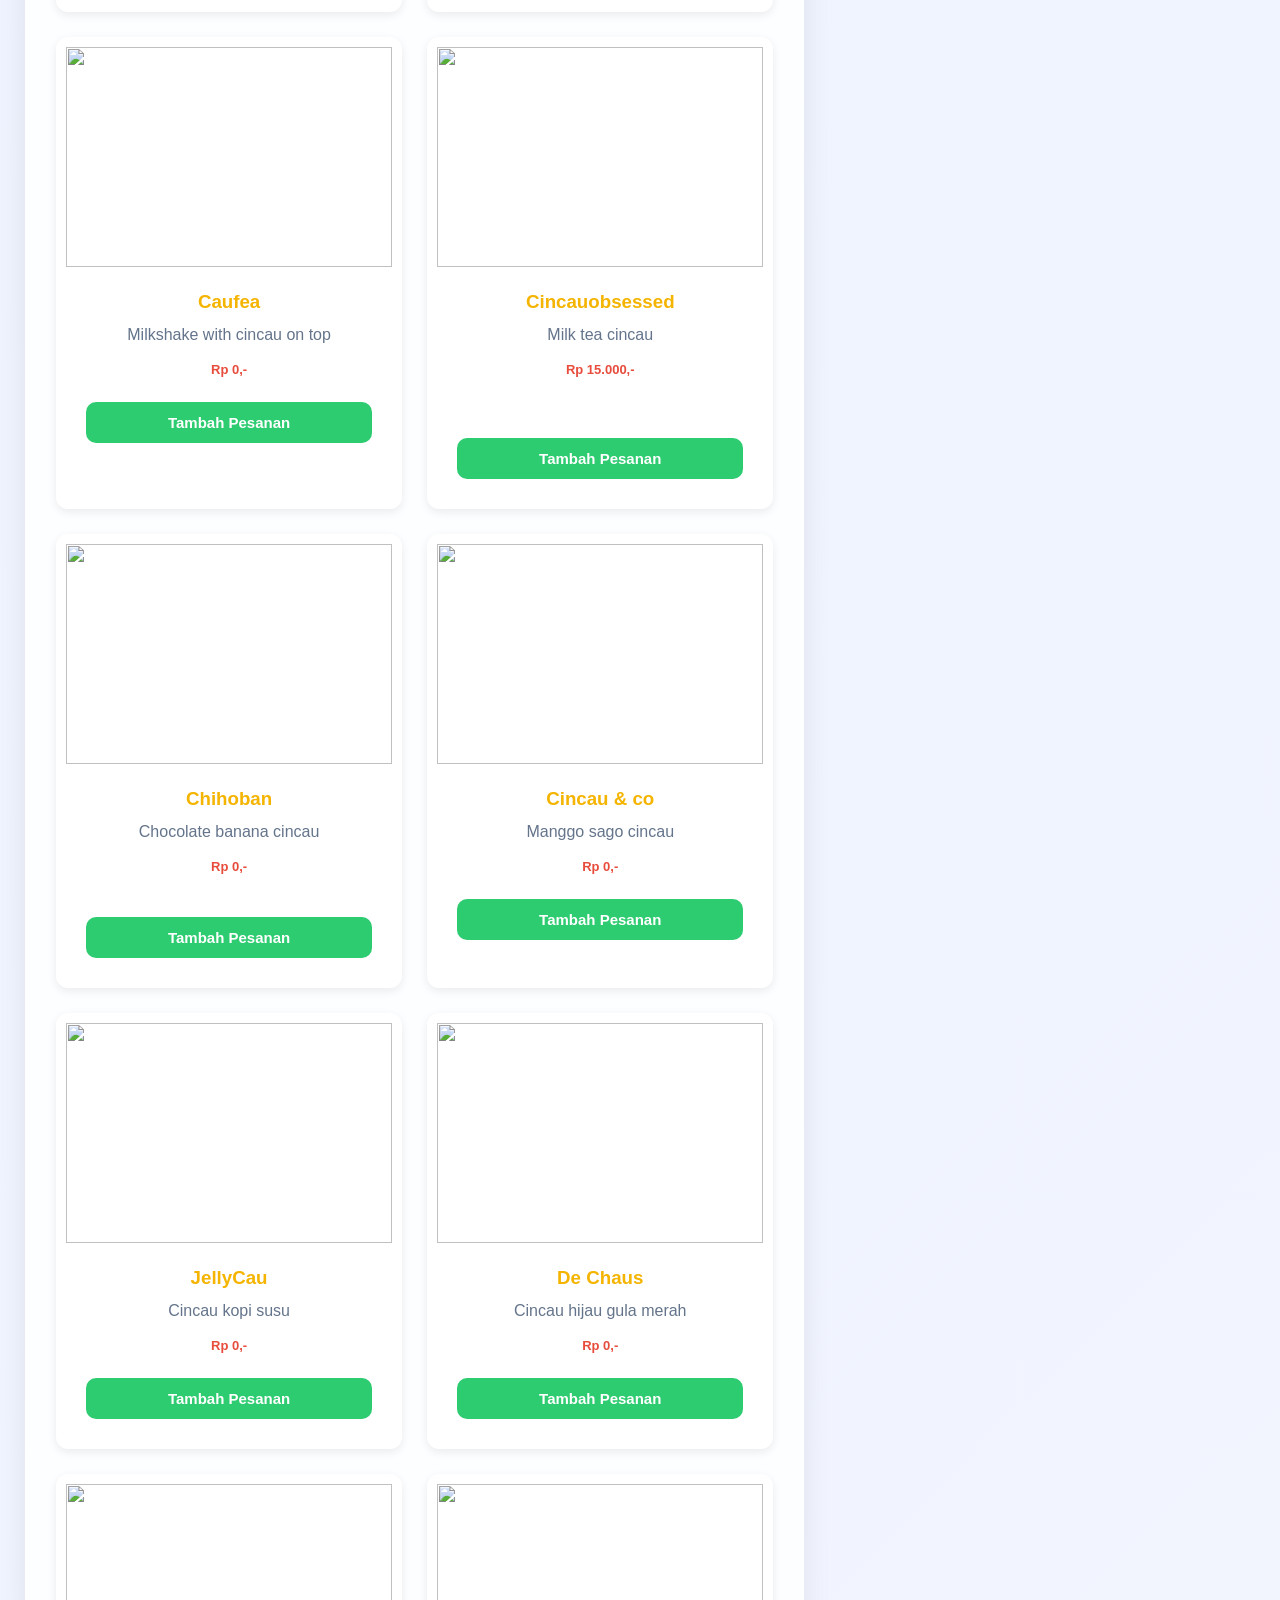
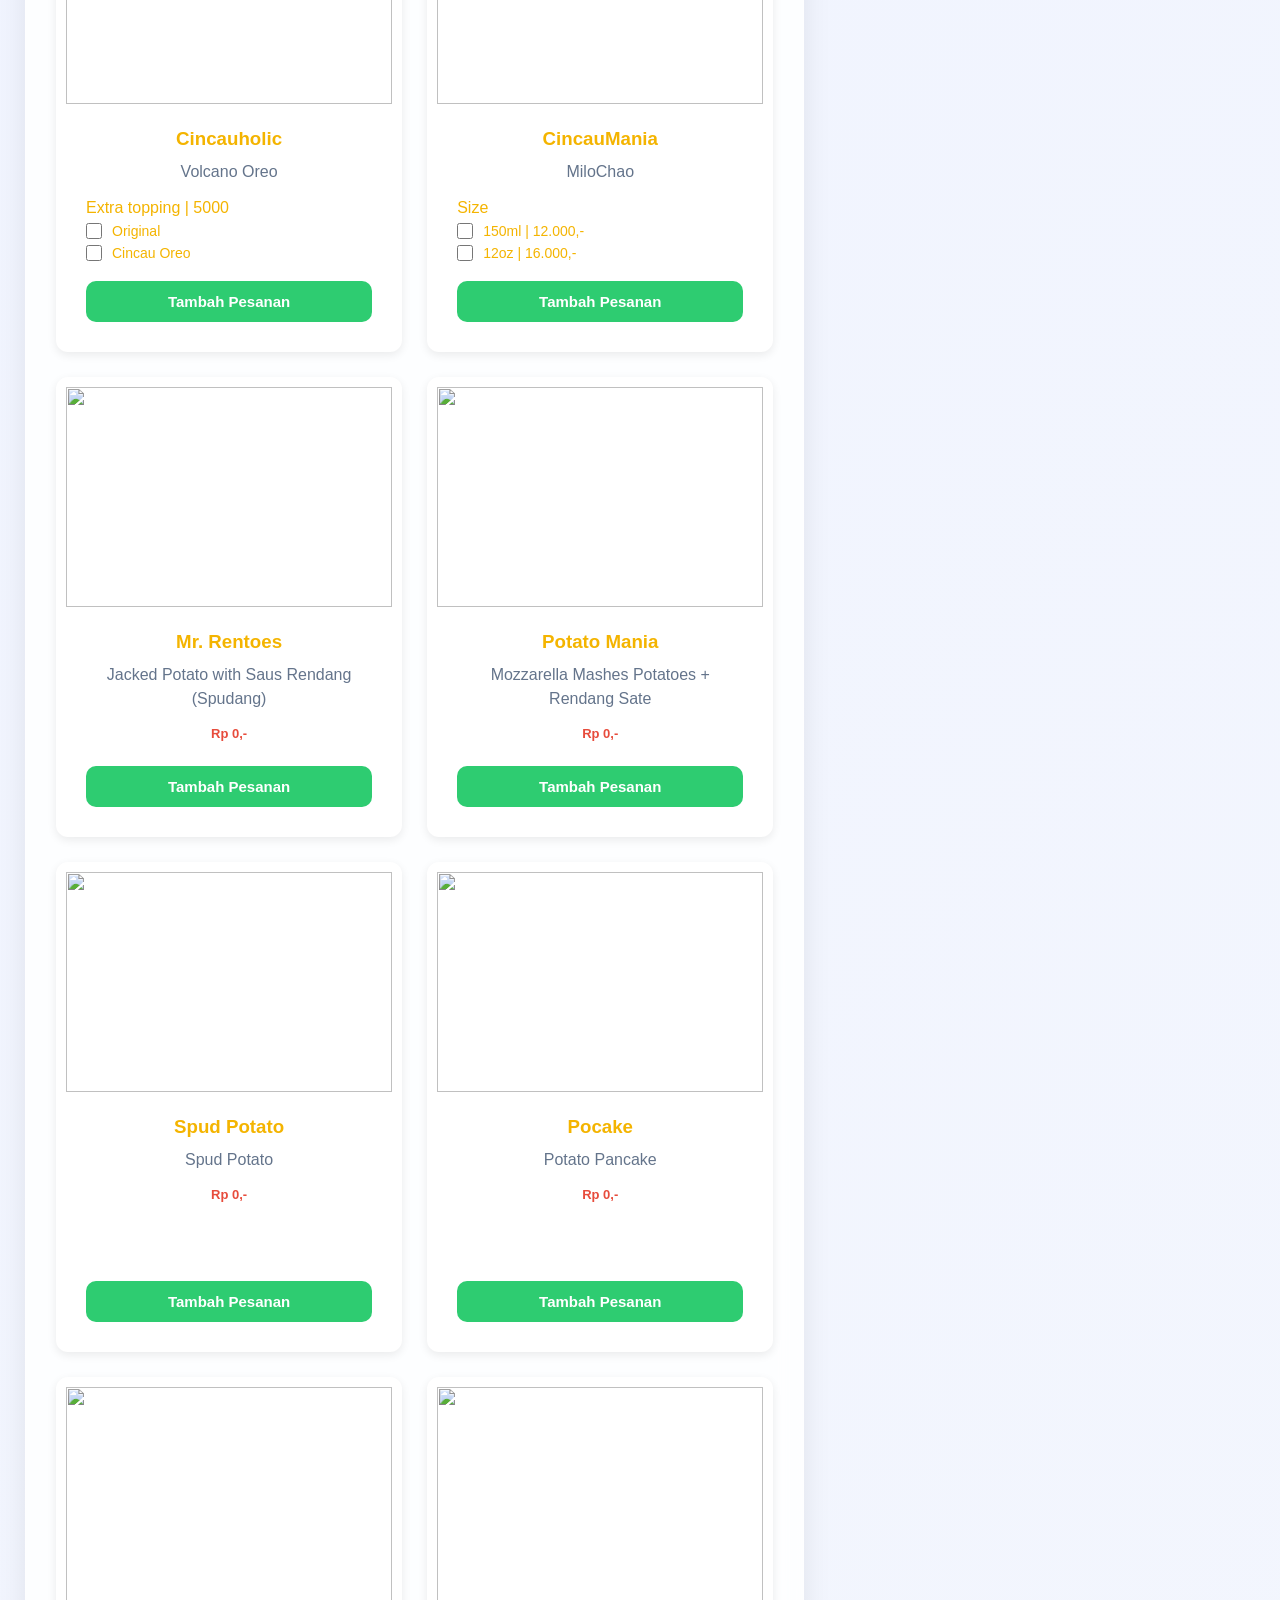
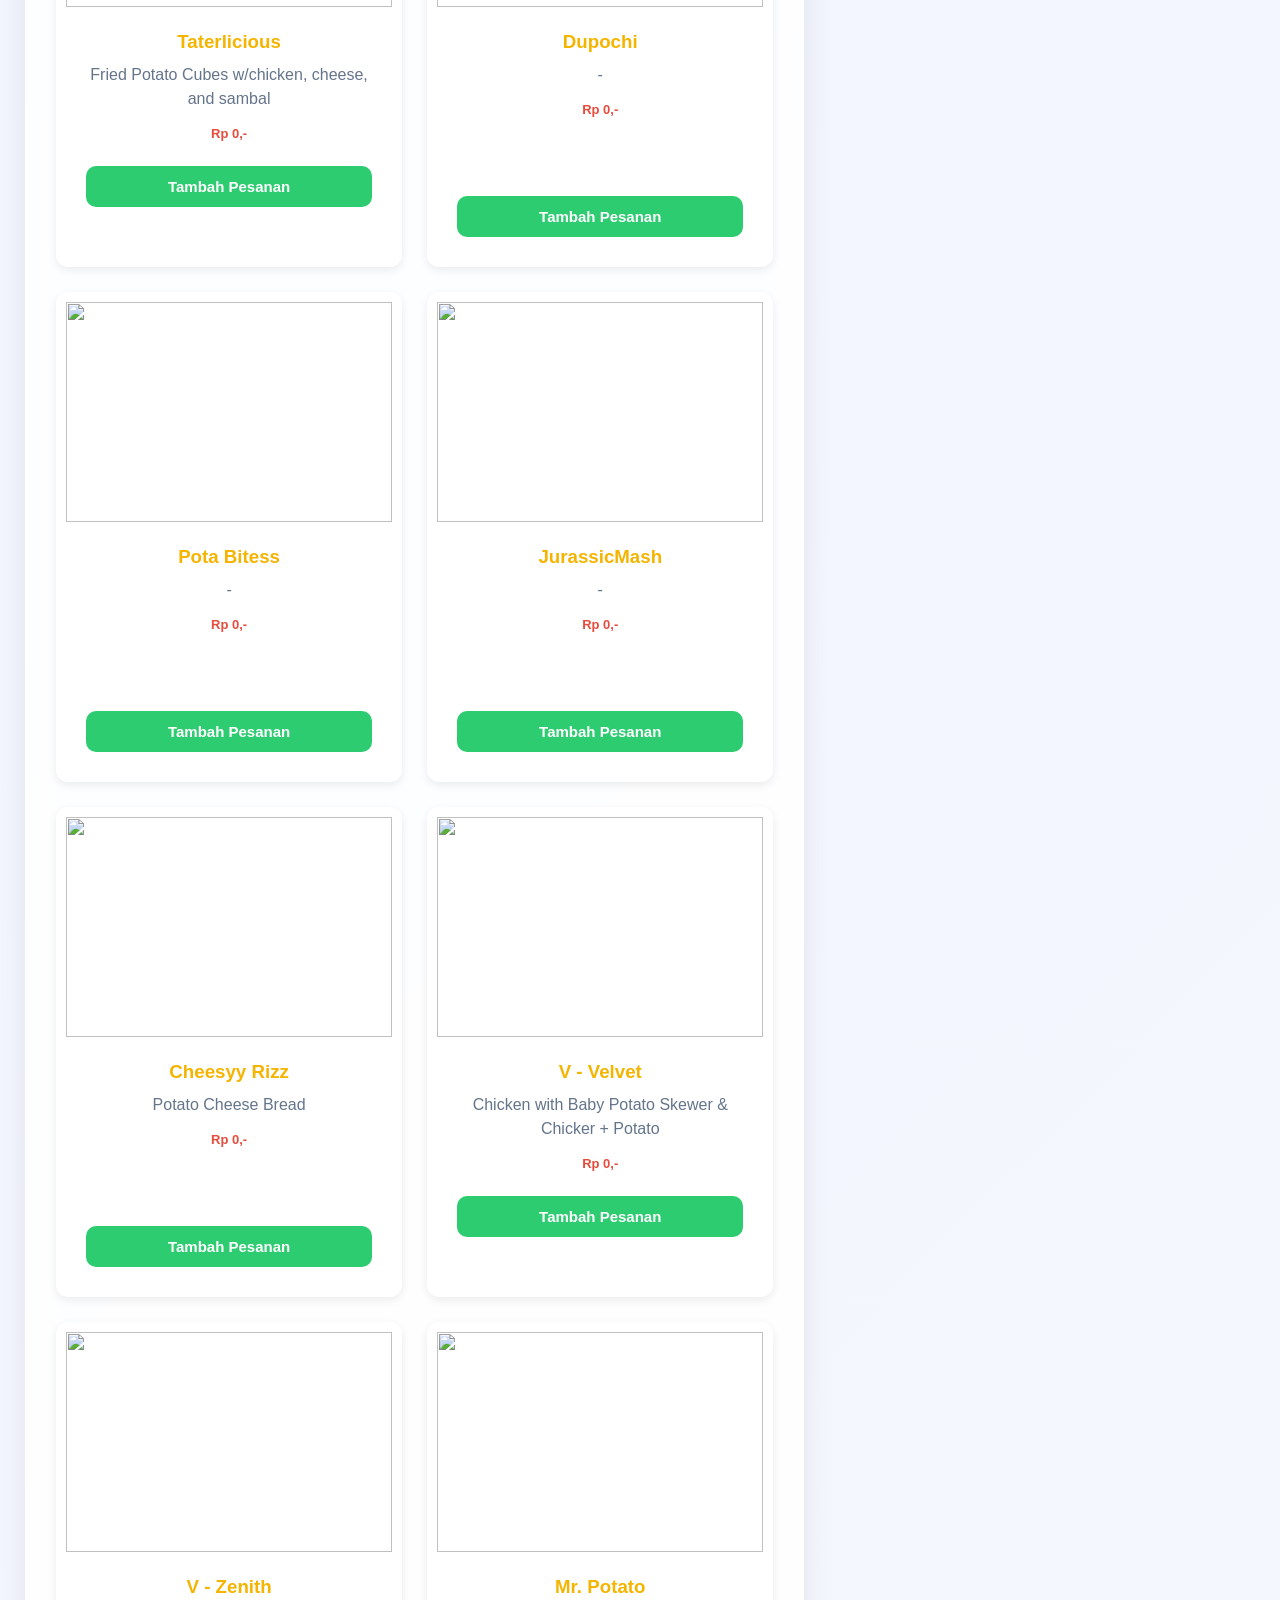
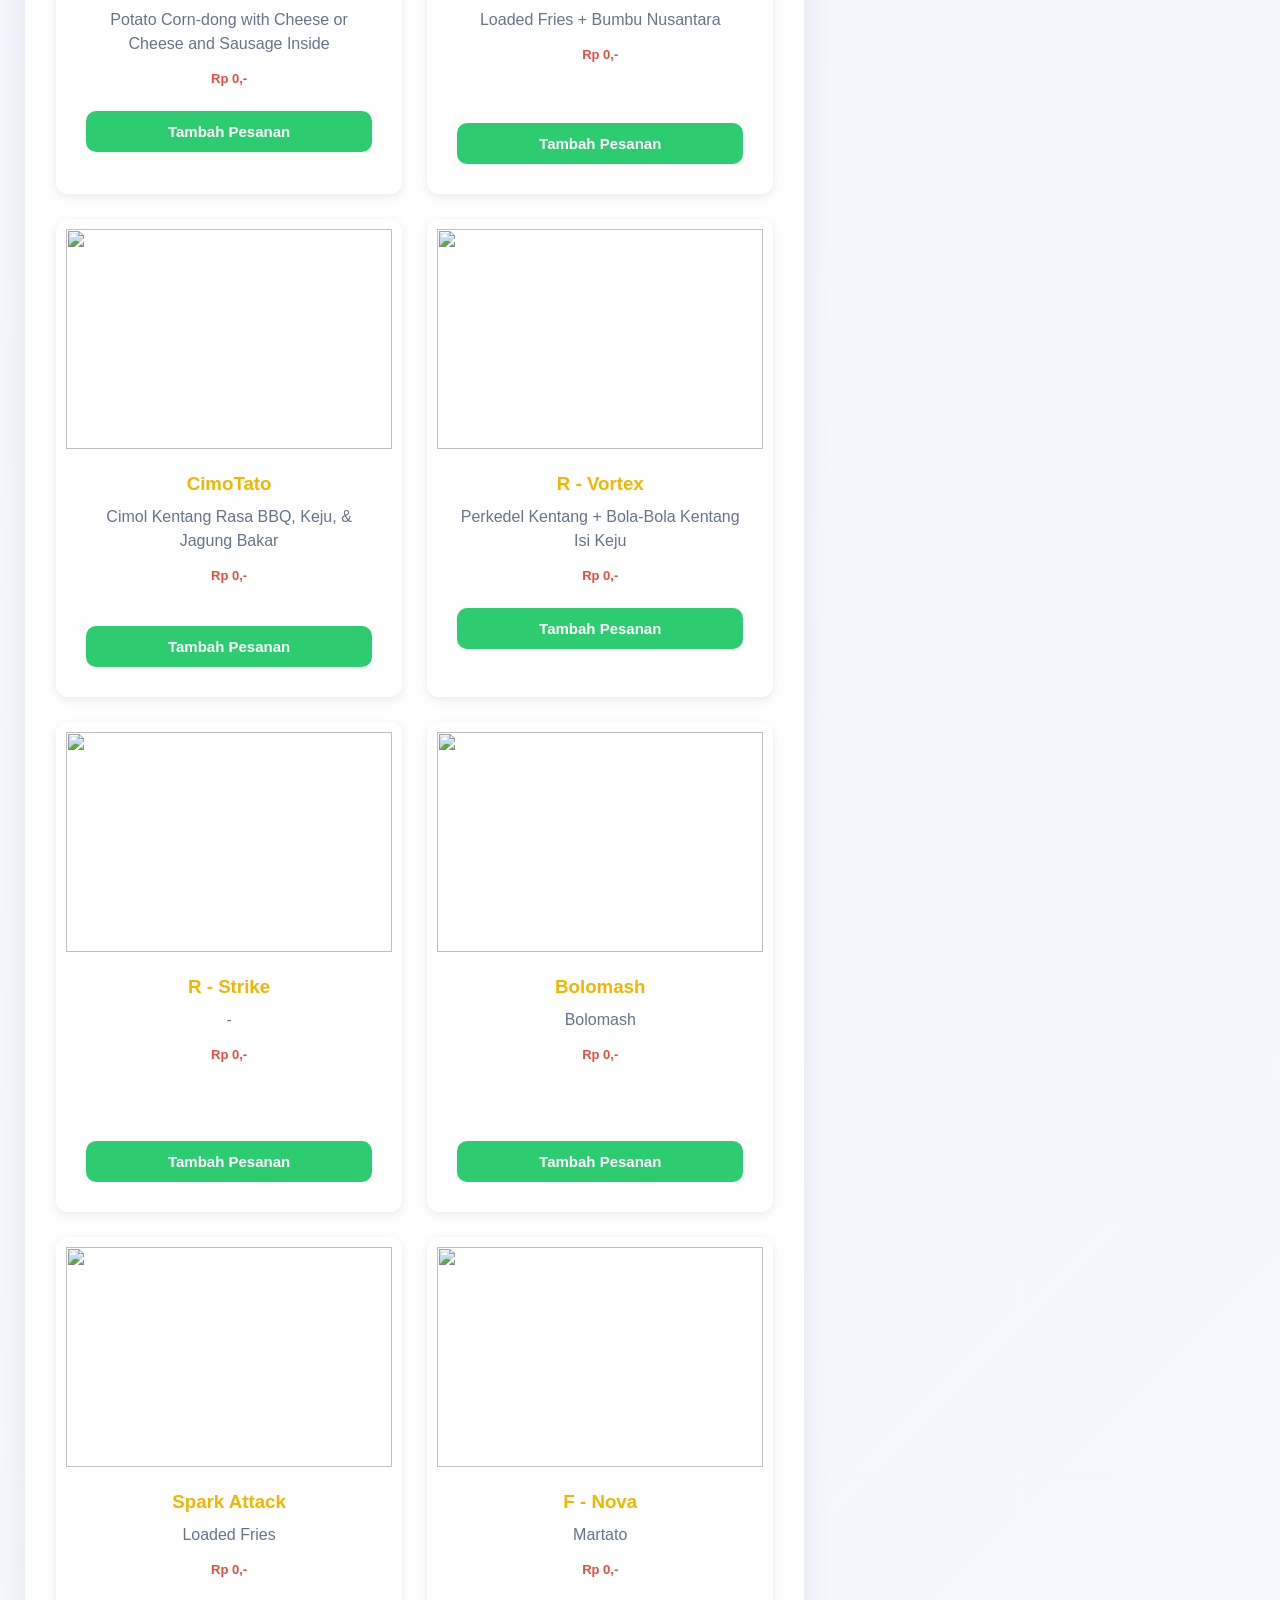
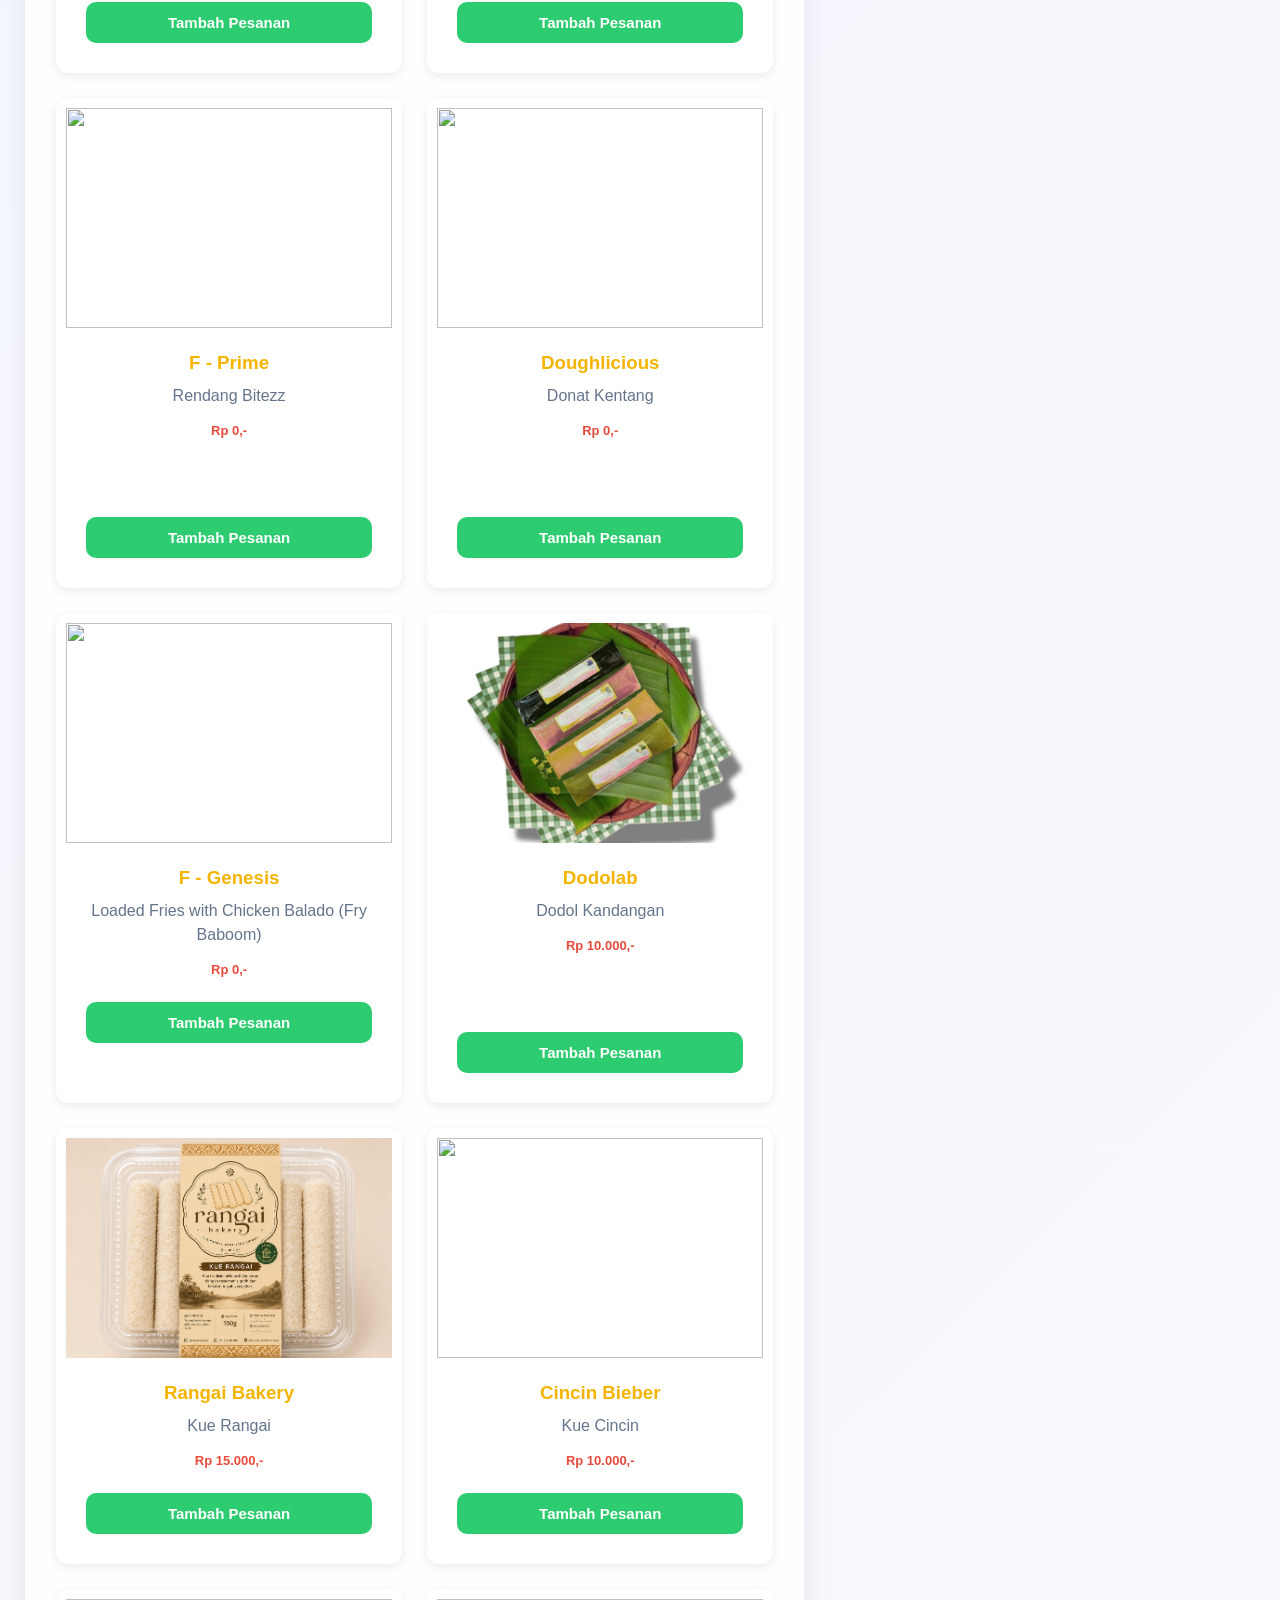
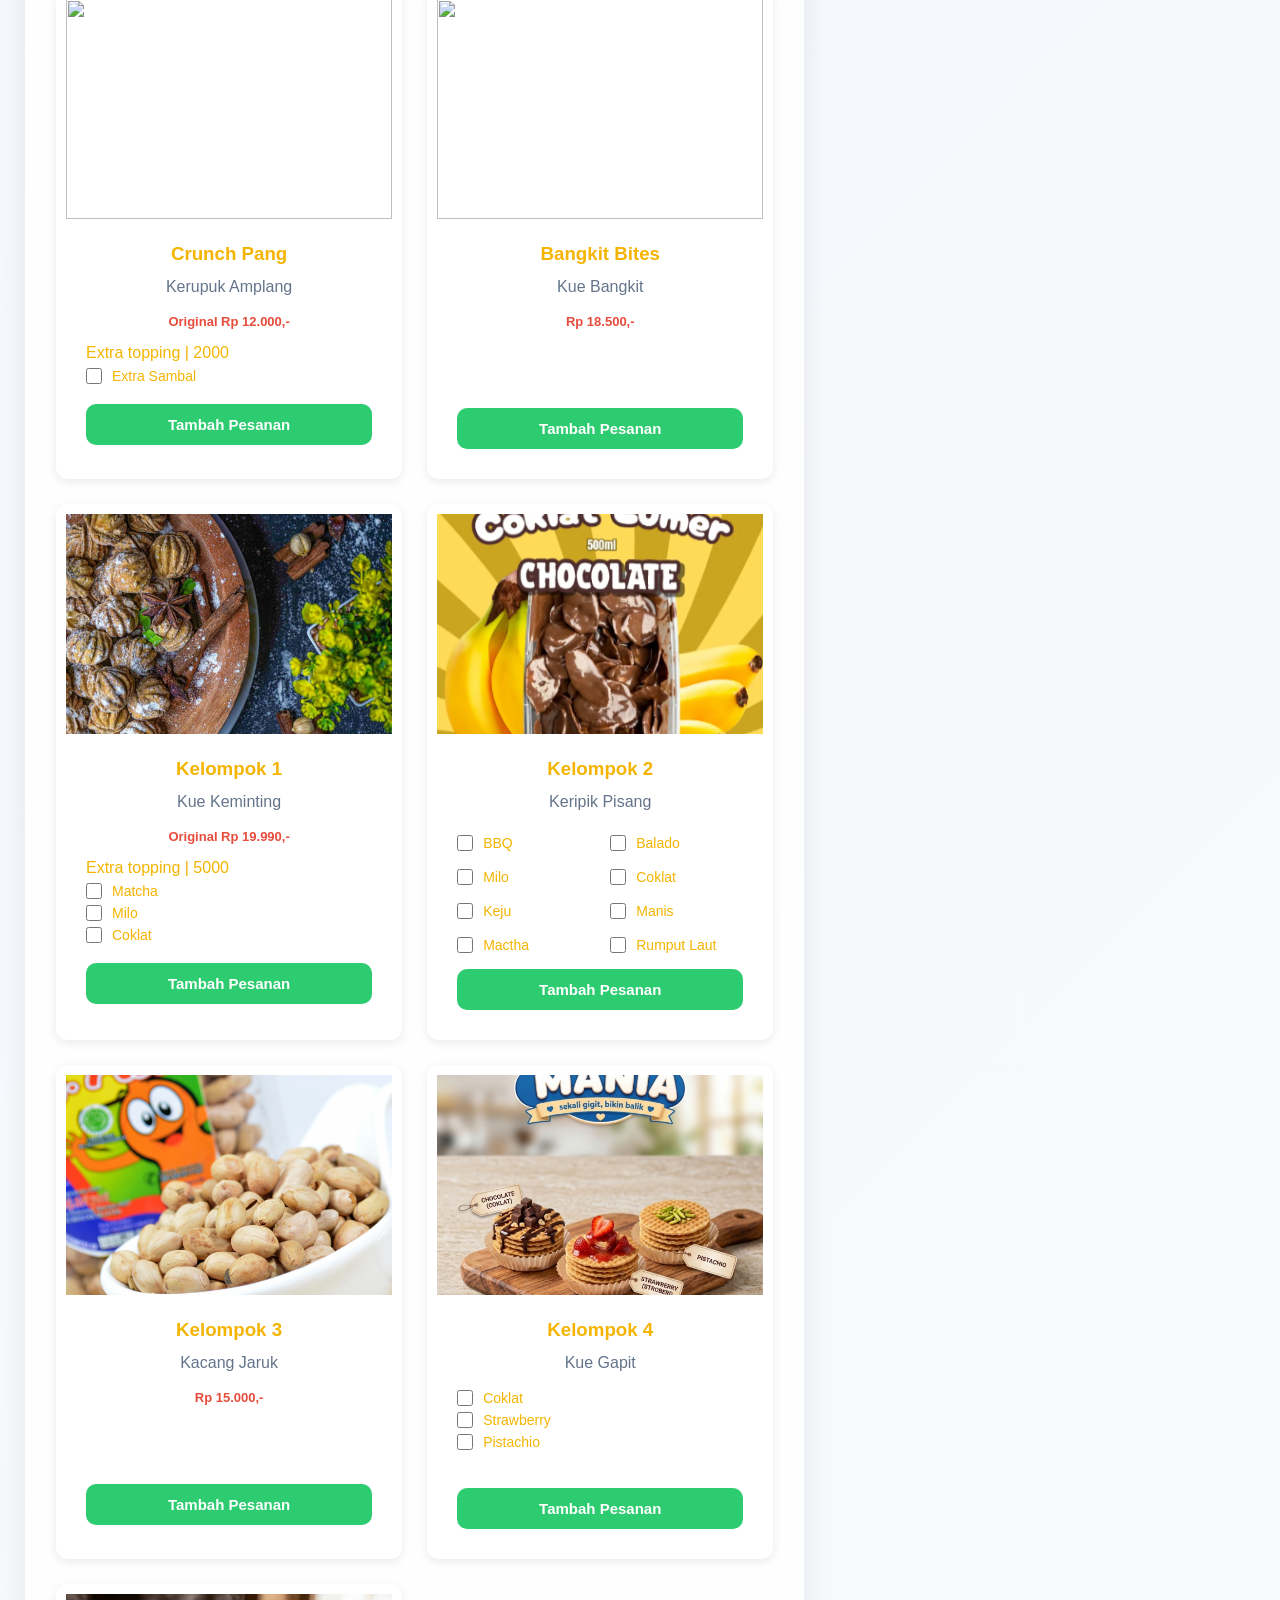
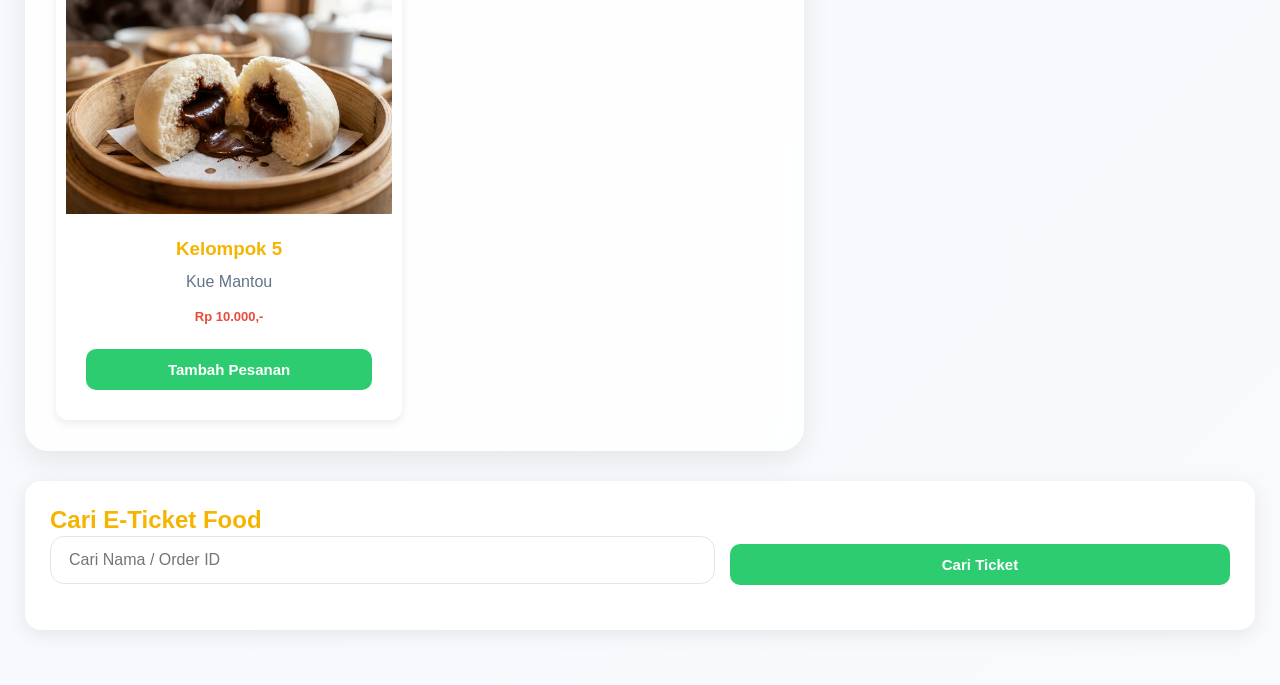
==== commit bd39a866: "Update food.html" ====
--- a/food.html
+++ b/food.html
@@ -9,10 +9,10 @@
 <style>
 
 :root{
-    --primary:#6c5ce7;
-    --secondary:#00b894;
-    --danger:#e74c3c;
-    --dark:#1e293b;
+    --primary:#F4B400;
+    --secondary:white;
+    --danger:#F4B400;
+    --dark:#F4B400;
     --light:#f8fafc;
     --card:rgba(255,255,255,0.85);
     --shadow:0 10px 30px rgba(0,0,0,0.08);
@@ -30,7 +30,7 @@
     background:
     linear-gradient(135deg,#eef2ff,#f8fafc);
     padding:25px;
-    color:#333;
+    color:#F4B400;
     min-height:100vh;
 }
 
@@ -85,7 +85,7 @@
 .food-grid{
     display:grid;
     grid-template-columns:
-    repeat(auto-fit,minmax(260px,1fr));
+    repeat(auto-fit,minmax(300px,1fr));
     gap:25px;
 }
 
@@ -94,7 +94,7 @@
 .food-card{
     overflow:hidden;
     background:white;
-    border-radius:22px;
+    border-radius:12px;
     transition:0.3s;
     box-shadow:0 5px 15px rgba(0,0,0,0.05);
 }
@@ -149,7 +149,7 @@
     linear-gradient(
     135deg,
     var(--primary),
-    #8e7dff
+    #1F3C88
     );
     color:white;
     font-size:15px;
@@ -231,7 +231,7 @@
 .food-name{
   font-size:14px;
   font-weight:bold;
-  margin:8px 0;
+  margin:5px 0;
 }
 
 .food-price{
@@ -257,8 +257,8 @@
 .cart-item{
   display:flex;
   justify-content:space-between;
-  font-size:14px;
-  margin:6px 0;
+  font-size:15px;
+  margin:3px 0;
   padding:6px;
   border-bottom:1px solid #eee;
 }
@@ -338,7 +338,7 @@
     border-radius:15px;
     padding:20px;
     margin-top:15px;
-    background:#f8fbff;
+    background:#F4B400;
 }
 
 .ticket-title{
@@ -372,6 +372,27 @@
 }
 
 }
+.topping-group{
+    display:grid;
+    grid-template-columns: 1fr 1fr;
+    gap:6px 20px; /* row gap, column gap */
+    text-align:left;
+}
+.topping-option{
+    display:flex;
+    align-items:center;
+    gap:10px;
+    margin:6px 0;
+    font-size:14px;
+    cursor:pointer;
+}
+
+.topping-option input{
+    width:16px;
+    height:16px;
+    margin:0;
+}
+
 @media(max-width:1100px){
 
 .container{
@@ -384,7 +405,7 @@
 }
 
 .food-grid{
-    grid-template-columns:1fr;
+    grid-template-columns:3fr;
 }
 
 .page-header h1{
@@ -485,7 +506,6 @@
 <div class="food-price">
 Rp 0,-
 </div>
-
 <button onclick="addToCart('Fresh milk + strawberry milk +pecan + cream + cincau + strawberry',35000)">
 Tambah Pesanan
 </button>
@@ -537,7 +557,7 @@
 <div class="food-price">
 Rp 0,-
 </div>
-
+<br>
 <button onclick="addToCart('ice cream with cincau + toppings',35000)">
 Tambah Pesanan
 </button>
@@ -563,7 +583,7 @@
 <div class="food-price">
 Rp 0,-
 </div>
-
+<br><br>
 <button onclick="addToCart('Thaitea with cincau',35000)">
 Tambah Pesanan
 </button>
@@ -602,7 +622,7 @@
 
 <div class="food-card">
 
-<img src="https://images.unsplash.com/photo-1513104890138-7c749659a591">
+<img src="cincauobses.jpeg">
 
 <div class="food-info">
 
@@ -613,10 +633,10 @@
 </p>
 
 <div class="food-price">
-Rp 0,-
-</div>
-
-<button onclick="addToCart('Milk Tea Cincau',35000)">
+Rp 15.000,-
+</div>
+<br><br>
+<button onclick="addToCart('Milk Tea Cincau',15000)">
 Tambah Pesanan
 </button>
 
@@ -641,7 +661,7 @@
 <div class="food-price">
 Rp 0,-
 </div>
-
+<br>
 <button onclick="addToCart('Chocolate banana cincau',35000)">
 Tambah Pesanan
 </button>
@@ -679,7 +699,7 @@
 
 <div class="food-card">
 
-<img src="https://images.unsplash.com/photo-1513104890138-7c749659a591">
+<img src="jelly.jpg">
 
 <div class="food-info">
 
@@ -730,48 +750,61 @@
 
 <div class="food-card">
 
-<img src="https://images.unsplash.com/photo-1513104890138-7c749659a591">
+<img src="Cincauholic.png">
 
 <div class="food-info">
 
 <h3>Cincauholic</h3>
-
-<p>
-Cincau Oreo
-</p>
-
-<div class="food-price">
-Rp 0,-
-</div>
-
-<button onclick="addToCart('Cincau Oreo',35000)">
-Tambah Pesanan
-</button>
-
-</div>
-
-</div>
-
-<!-- CARD -->
-
-<div class="food-card">
-
-<img src="https://images.unsplash.com/photo-1513104890138-7c749659a591">
+<p>Volcano Oreo</p>
+
+<!-- TOPPING -->
+<div style="text-align:left;margin:10px 0">
+Extra topping | 5000
+  <label class="topping-option">
+    <input type="checkbox" class="topping-Cincauholic" value="5000">
+    Original
+  </label>
+
+  <label class="topping-option">
+    <input type="checkbox" class="topping-Cincauholic" value="5000">
+    Cincau Oreo
+  </label>
+
+  </div>
+<button onclick="addCincauholicToCart()">
+  Tambah Pesanan
+</button>
+
+</div>
+
+</div>
+<!-- CARD -->
+
+<div class="food-card">
+
+<img src="CincauManias.jpeg">
 
 <div class="food-info">
 
 <h3>CincauMania</h3>
-
-<p>
-Cincau Milo
-</p>
-
-<div class="food-price">
-Rp 0,-
-</div>
-
-<button onclick="addToCart('Cincau Milo',35000)">
-Tambah Pesanan
+<p>MiloChao</p>
+
+<!-- TOPPING -->
+<div style="text-align:left;margin:10px 0">
+Size
+  <label class="topping-option">
+    <input type="checkbox" class="topping-CincauMania" value="12000">
+    150ml | 12.000,-
+  </label>
+
+  <label class="topping-option">
+    <input type="checkbox" class="topping-CincauMania" value="16000">
+    12oz | 16.000,-
+  </label>
+
+  </div>
+<button onclick="addCincauManiaToCart()">
+  Tambah Pesanan
 </button>
 
 </div>
@@ -846,7 +879,7 @@
 <div class="food-price">
 Rp 0,-
 </div>
-
+<br><br><br>
 <button onclick="addToCart('Pizza Slice',35000)">
 Tambah Pesanan
 </button>
@@ -872,7 +905,7 @@
 <div class="food-price">
 Rp 0,-
 </div>
-
+<br><br><br>
 <button onclick="addToCart('Potato Pancake',35000)">
 Tambah Pesanan
 </button>
@@ -924,7 +957,7 @@
 <div class="food-price">
 Rp 0,-
 </div>
-
+<br><br><br>
 <button onclick="addToCart('Dubai Potato Mochi',35000)">
 Tambah Pesanan
 </button>
@@ -950,7 +983,7 @@
 <div class="food-price">
 Rp 0,-
 </div>
-
+<br><br><br>
 <button onclick="addToCart('Potato Balls with Mozzarella Cheese',35000)">
 Tambah Pesanan
 </button>
@@ -976,7 +1009,7 @@
 <div class="food-price">
 Rp 0,-
 </div>
-
+<br><br><br>
 <button onclick="addToCart('Mashed Potato with Mushroom Sauce, Sausage Rendang, and Dino Nuggets',35000)">
 Tambah Pesanan
 </button>
@@ -1002,7 +1035,7 @@
 <div class="food-price">
 Rp 0,-
 </div>
-
+<br><br><br>
 <button onclick="addToCart('Potato Cheese Bread',35000)">
 Tambah Pesanan
 </button>
@@ -1080,7 +1113,7 @@
 <div class="food-price">
 Rp 0,-
 </div>
-
+<br><br>
 <button onclick="addToCart('Pizza Slice',35000)">
 Tambah Pesanan
 </button>
@@ -1106,7 +1139,7 @@
 <div class="food-price">
 Rp 0,-
 </div>
-
+<br>
 <button onclick="addToCart('Cimol Kentang Rasa BBQ, Keju, & Jagung Bakar',35000)">
 Tambah Pesanan
 </button>
@@ -1158,7 +1191,7 @@
 <div class="food-price">
 Rp 0,-
 </div>
-
+<br><br><br>
 <button onclick="addToCart('Pizza Slice',35000)">
 Tambah Pesanan
 </button>
@@ -1184,7 +1217,7 @@
 <div class="food-price">
 Rp 0,-
 </div>
-
+<br><br><br>
 <button onclick="addToCart('Bolomash',35000)">
 Tambah Pesanan
 </button>
@@ -1262,7 +1295,7 @@
 <div class="food-price">
 Rp 0,-
 </div>
-
+<br><br><br>
 <button onclick="addToCart('Rendang Bitezz',35000)">
 Tambah Pesanan
 </button>
@@ -1288,7 +1321,7 @@
 <div class="food-price">
 Rp 0,-
 </div>
-
+<br><br><br>
 <button onclick="addToCart('Pizza Slice',35000)">
 Tambah Pesanan
 </button>
@@ -1315,7 +1348,7 @@
 Rp 0,-
 </div>
 
-<button onclick="addToCart('Loaded Fries with Chicken Balado (Fry Baboom)',35000)">
+<button onclick="addToCart('Fry Baboom',35000)">
 Tambah Pesanan
 </button>
 
@@ -1338,9 +1371,9 @@
 </p>
 
 <div class="food-price">
-Rp 0,-
-</div>
-
+Rp 10.000,-
+</div>
+<br><br><br>
 <button onclick="addToCart('Dodol Kandangan',10000)">
 Tambah Pesanan
 </button>
@@ -1364,7 +1397,7 @@
 </p>
 
 <div class="food-price">
-Rp 0,-
+Rp 15.000,-
 </div>
 
 <button onclick="addToCart('Kue Rangai',15000)">
@@ -1390,7 +1423,7 @@
 </p>
 
 <div class="food-price">
-Rp 10000,-
+Rp 10.000,-
 </div>
 
 <button onclick="addToCart('Kue Cincin',10000)">
@@ -1400,27 +1433,33 @@
 </div>
 
 </div>
-
-<!-- CARD -->
-
-<div class="food-card">
-
-<img src="https://images.unsplash.com/photo-1513104890138-7c749659a591">
+<!-- CARD -->
+
+<div class="food-card">
+
+<img src="amplang.png">
 
 <div class="food-info">
 
 <h3>Crunch Pang</h3>
-
-<p>
-Kerupuk Amplang
-</p>
-
-<div class="food-price">
-Rp 0,-
-</div>
-
-<button onclick="addToCart('Kerupuk Amplang',0,-)">
-Tambah Pesanan
+<p>Kerupuk Amplang</p>
+
+<div class="food-price">
+Original Rp 12.000,-
+
+</div>
+
+<!-- TOPPING -->
+<div style="text-align:left;margin:10px 0">
+Extra topping | 2000
+  <label class="topping-option">
+    <input type="checkbox" class="topping-amplang" value="2000">
+    Extra Sambal
+  </label>
+
+</div>
+<button onclick="addamplangToCart()">
+  Tambah Pesanan
 </button>
 
 </div>
@@ -1442,9 +1481,9 @@
 </p>
 
 <div class="food-price">
-Rp 0,-
-</div>
-
+Rp 18.500,-
+</div>
+<br><br><br>
 <button onclick="addToCart('Kue Bangkit',18500)">
 Tambah Pesanan
 </button>
@@ -1462,17 +1501,34 @@
 <div class="food-info">
 
 <h3>Kelompok 1</h3>
-
-<p>
-Kue Keminting
-</p>
-
-<div class="food-price">
-Rp 0,-
-</div>
-
-<button onclick="addToCart('Kue Keminting',19990)">
-Tambah Pesanan
+<p>Kue Keminting</p>
+
+<div class="food-price">
+Original Rp 19.990,-
+
+</div>
+
+<!-- TOPPING -->
+<div style="text-align:left;margin:10px 0">
+Extra topping | 5000
+  <label class="topping-option">
+    <input type="checkbox" class="topping-Keminting" value="5000">
+    Matcha
+  </label>
+
+  <label class="topping-option">
+    <input type="checkbox" class="topping-Keminting" value="5000">
+    Milo
+  </label>
+
+  <label class="topping-option">
+    <input type="checkbox" class="topping-Keminting" value="5000">
+    Coklat
+  </label>
+
+</div>
+<button onclick="addKemintingToCart()">
+  Tambah Pesanan
 </button>
 
 </div>
@@ -1488,28 +1544,64 @@
 <div class="food-info">
 
 <h3>Kelompok 2</h3>
-
-<p>
-Keripik Pisang
-</p>
-
-<div class="food-price">
-Rp 0,-
-</div>
-
-<button onclick="addToCart('Keripik Pisang',15000)">
-Tambah Pesanan
-</button>
-
-</div>
-
-</div>
-
-<!-- CARD -->
-
-<div class="food-card">
-
-<img src="https://images.unsplash.com/photo-1513104890138-7c749659a591">
+<p>Keripik Pisang</p>
+
+<!-- TOPPING -->
+<div class="topping-group">
+
+  <label class="topping-option">
+    <input type="checkbox" class="topping-Keripik" value="15000">
+    BBQ
+  </label>
+
+  <label class="topping-option">
+    <input type="checkbox" class="topping-Keripik" value="15000">
+    Balado
+  </label>
+
+  <label class="topping-option">
+    <input type="checkbox" class="topping-Keripik" value="15000">
+    Milo
+  </label>
+
+  <label class="topping-option">
+    <input type="checkbox" class="topping-Keripik" value="15000">
+    Coklat
+  </label>
+  
+  <label class="topping-option">
+    <input type="checkbox" class="topping-Keripik" value="15000">
+    Keju
+  </label>
+
+	<label class="topping-option">
+    <input type="checkbox" class="topping-Keripik" value="15000">
+    Manis
+  </label>
+  
+  <label class="topping-option">
+    <input type="checkbox" class="topping-Keripik" value="15000">
+    Mactha
+  </label>
+  
+  <label class="topping-option">
+    <input type="checkbox" class="topping-Keripik" value="15000">
+    Rumput Laut
+  </label>
+</div>
+
+<button onclick="addKeripikToCart()">
+  Tambah Pesanan
+</button>
+
+</div>
+</div>
+
+<!-- CARD -->
+
+<div class="food-card">
+
+<img src="JARUK.jpg">
 
 <div class="food-info">
 
@@ -1520,9 +1612,9 @@
 </p>
 
 <div class="food-price">
-Rp 0,-
-</div>
-
+Rp 15.000,-
+</div>
+<br><br><br>
 <button onclick="addToCart('Kacang Jaruk',15000)">
 Tambah Pesanan
 </button>
@@ -1540,17 +1632,30 @@
 <div class="food-info">
 
 <h3>Kelompok 4</h3>
-
-<p>
-Kue gapit
-</p>
-
-<div class="food-price">
-Rp 0.-
-</div>
-
-<button onclick="addToCart('Kue gapit',10000)">
-Tambah Pesanan
+<p>Kue Gapit</p>
+
+<!-- TOPPING -->
+<div style="text-align:left;margin:10px 0">
+
+  <label class="topping-option">
+    <input type="checkbox" class="topping-gapit" value="15000">
+    Coklat
+  </label>
+
+  <label class="topping-option">
+    <input type="checkbox" class="topping-gapit" value="15000">
+    Strawberry
+  </label>
+
+  <label class="topping-option">
+    <input type="checkbox" class="topping-gapit" value="15000">
+    Pistachio
+  </label>
+
+</div>
+<br>
+<button onclick="addGapitToCart()">
+  Tambah Pesanan
 </button>
 
 </div>
@@ -1572,7 +1677,7 @@
 </p>
 
 <div class="food-price">
-Rp 0,-
+Rp 10.000,-
 </div>
 
 <button onclick="addToCart('Kue Mantou',10000)">
@@ -1701,6 +1806,216 @@
     renderCart();
 }
 
+function addVariantToCart(name, selectId){
+
+    const price = parseInt(
+        document.getElementById(selectId).value
+    );
+
+    cart.push({
+        name: name,
+        price: price
+    });
+
+    renderCart();
+}
+
+function addJellyToCart(){
+
+    const basePrice = 19990;
+
+    const checkboxes = document.querySelectorAll(".topping-Jelly");
+
+    let toppingCount = 0;
+    let toppings = [];
+
+    checkboxes.forEach(cb => {
+        if(cb.checked){
+            toppingCount++;
+            toppings.push(cb.parentElement.innerText.trim());
+        }
+    });
+
+    const totalPrice = basePrice + (toppingCount * 5000);
+
+    const name = "Kue Jelly (" + toppings.join(", ") + ")";
+
+    cart.push({
+        name: name,
+        price: totalPrice
+    });
+
+    renderCart();
+}
+
+function addKemintingToCart(){
+
+    const basePrice = 19990;
+
+    const checkboxes = document.querySelectorAll(".topping-Keminting");
+
+    let toppingCount = 0;
+    let toppings = [];
+
+    checkboxes.forEach(cb => {
+        if(cb.checked){
+            toppingCount++;
+            toppings.push(cb.parentElement.innerText.trim());
+        }
+    });
+
+    const totalPrice = basePrice + (toppingCount * 5000);
+
+    const name = "Kue Keminting (" + toppings.join(", ") + ")";
+
+    cart.push({
+        name: name,
+        price: totalPrice
+    });
+
+    renderCart();
+}
+
+function addCincauManiaToCart(){
+
+    const basePrice = 19990;
+
+    const checkboxes = document.querySelectorAll(".topping-CincauMania");
+
+    let toppingCount = 0;
+    let toppings = [];
+
+    checkboxes.forEach(cb => {
+        if(cb.checked){
+            toppingCount++;
+            toppings.push(cb.parentElement.innerText.trim());
+        }
+    });
+
+    const totalPrice = basePrice + (toppingCount * 5000);
+
+    const name = "Kue CincauMania (" + toppings.join(", ") + ")";
+
+    cart.push({
+        name: name,
+        price: totalPrice
+    });
+
+    renderCart();
+}
+
+function addCincauholicToCart(){
+
+    const basePrice = 13000;
+
+    const checkboxes = document.querySelectorAll(".topping-Cincauholic");
+
+    let toppingCount = 0;
+    let toppings = [];
+
+    checkboxes.forEach(cb => {
+        if(cb.checked){
+            toppingCount++;
+            toppings.push(cb.parentElement.innerText.trim());
+        }
+    });
+
+    const totalPrice = basePrice + (toppingCount * 2000);
+
+    const name = "Kue Cincauholic (" + toppings.join(", ") + ")";
+
+    cart.push({
+        name: name,
+        price: totalPrice
+    });
+
+    renderCart();
+}
+
+function addamplangToCart(){
+
+    const basePrice = 13000;
+
+    const checkboxes = document.querySelectorAll(".topping-amplang");
+
+    let toppingCount = 0;
+    let toppings = [];
+
+    checkboxes.forEach(cb => {
+        if(cb.checked){
+            toppingCount++;
+            toppings.push(cb.parentElement.innerText.trim());
+        }
+    });
+
+    const totalPrice = basePrice + (toppingCount * 2000);
+
+    const name = "Kerupuk Amplang (" + toppings.join(", ") + ")";
+
+    cart.push({
+        name: name,
+        price: totalPrice
+    });
+
+    renderCart();
+}
+
+function addKeripikToCart(){
+
+    const basePrice = 15000;
+
+    const checkboxes = document.querySelectorAll(".topping-Keripik");
+
+    let toppingCount = 0;
+    let toppings = [];
+
+    checkboxes.forEach(cb => {
+        if(cb.checked){
+            toppingCount++;
+            toppings.push(cb.parentElement.innerText.trim());
+        }
+    });
+
+    const totalPrice = basePrice + (toppingCount * 5000);
+
+    const name = "Keripik Pisang (" + toppings.join(", ") + ")";
+
+    cart.push({
+        name: name,
+        price: totalPrice
+    });
+
+    renderCart();
+}
+
+function addGapitToCart(){
+
+    const basePrice = 19990;
+
+    const checkboxes = document.querySelectorAll(".topping-Gapit");
+
+    let toppingCount = 0;
+    let toppings = [];
+
+    checkboxes.forEach(cb => {
+        if(cb.checked){
+            toppingCount++;
+            toppings.push(cb.parentElement.innerText.trim());
+        }
+    });
+
+    const totalPrice = basePrice + (toppingCount * 5000);
+
+    const name = "Kue Gapit (" + toppings.join(", ") + ")";
+
+    cart.push({
+        name: name,
+        price: totalPrice
+    });
+
+    renderCart();
+}
+
 function renderCart(){
 
     const cartList =
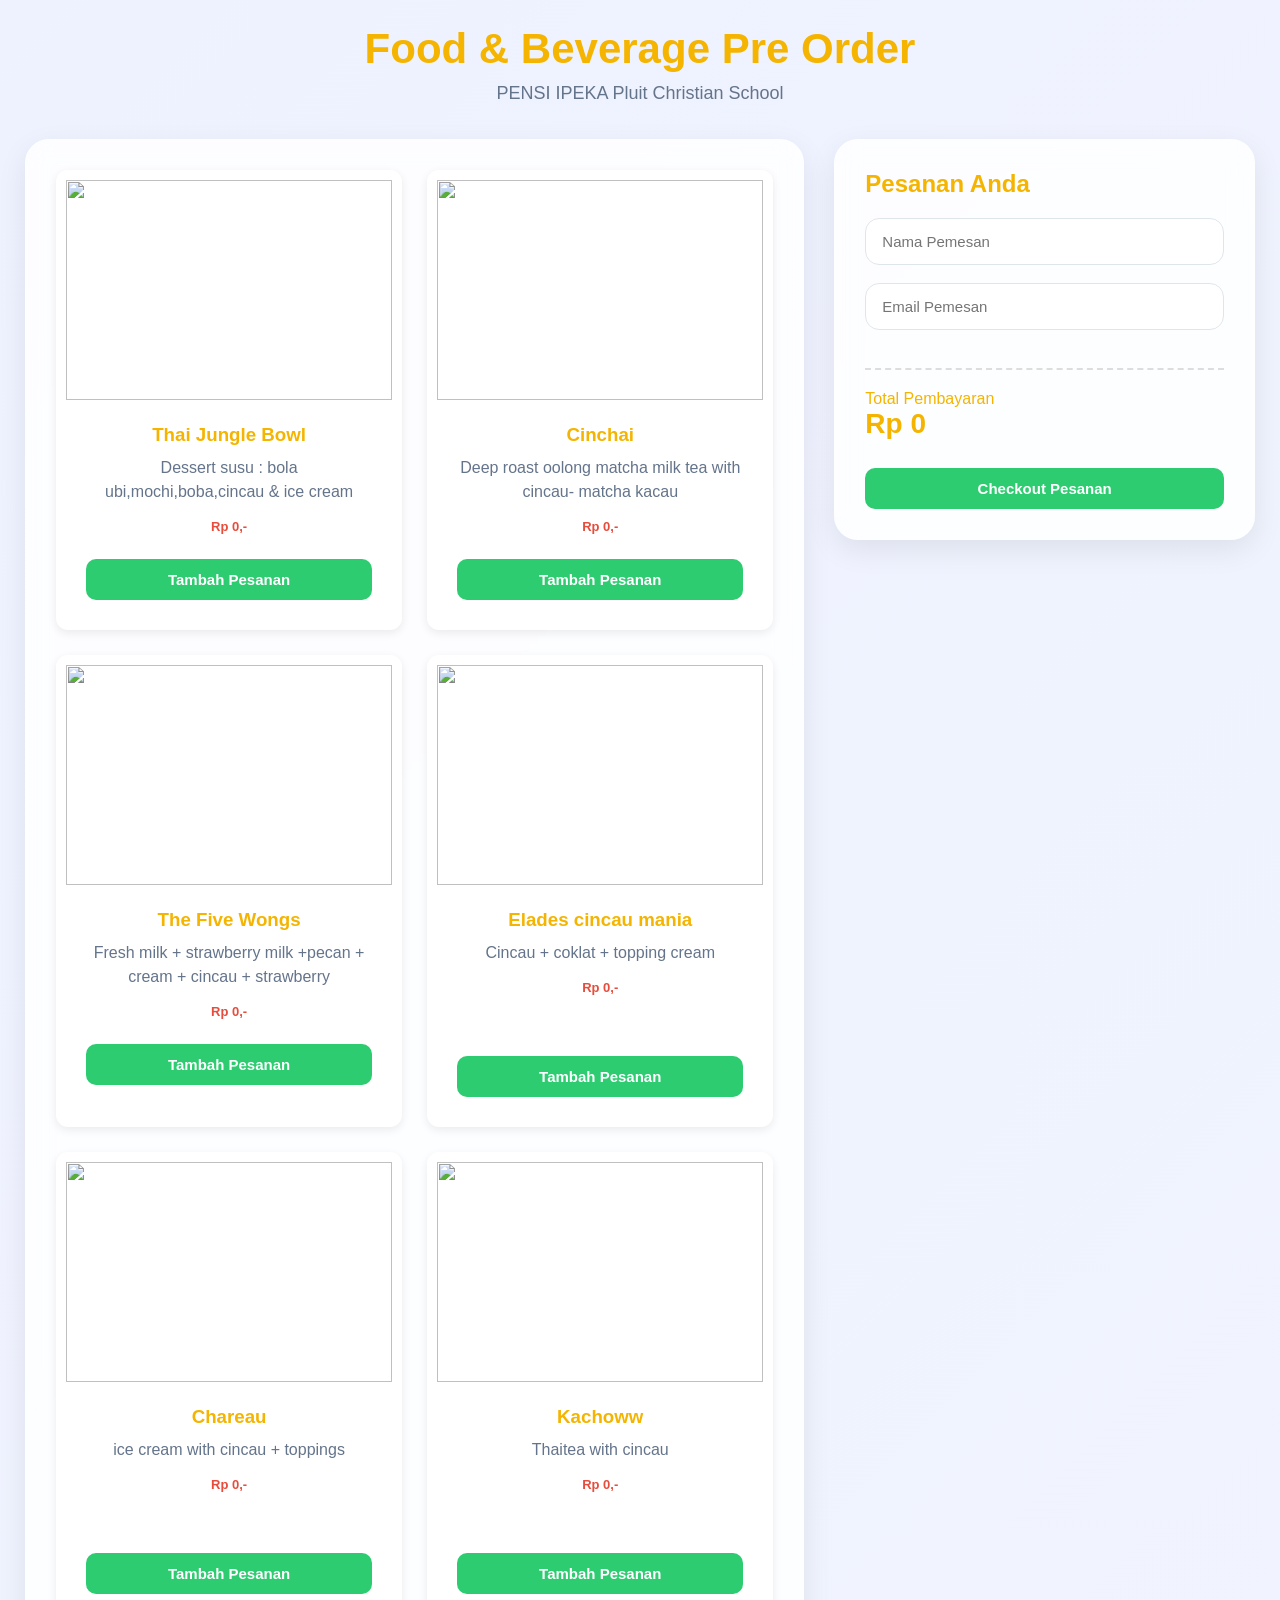
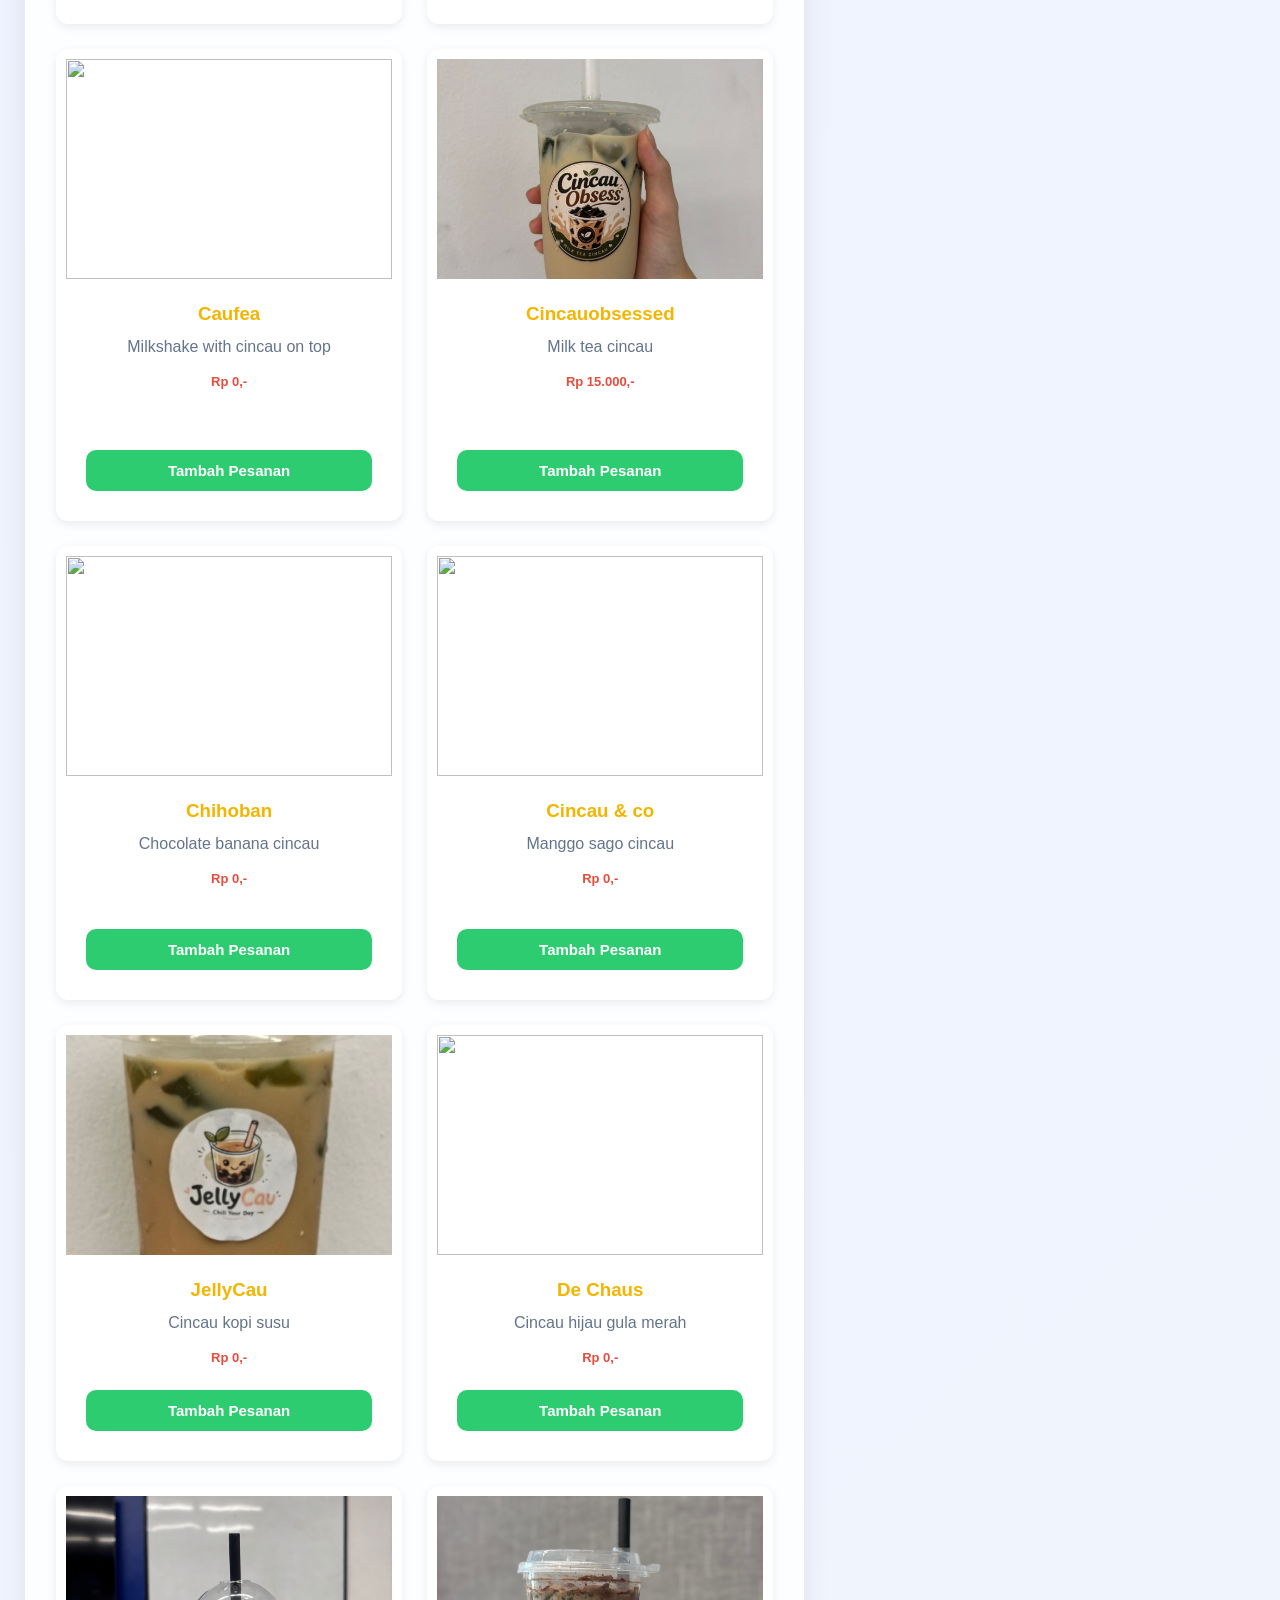
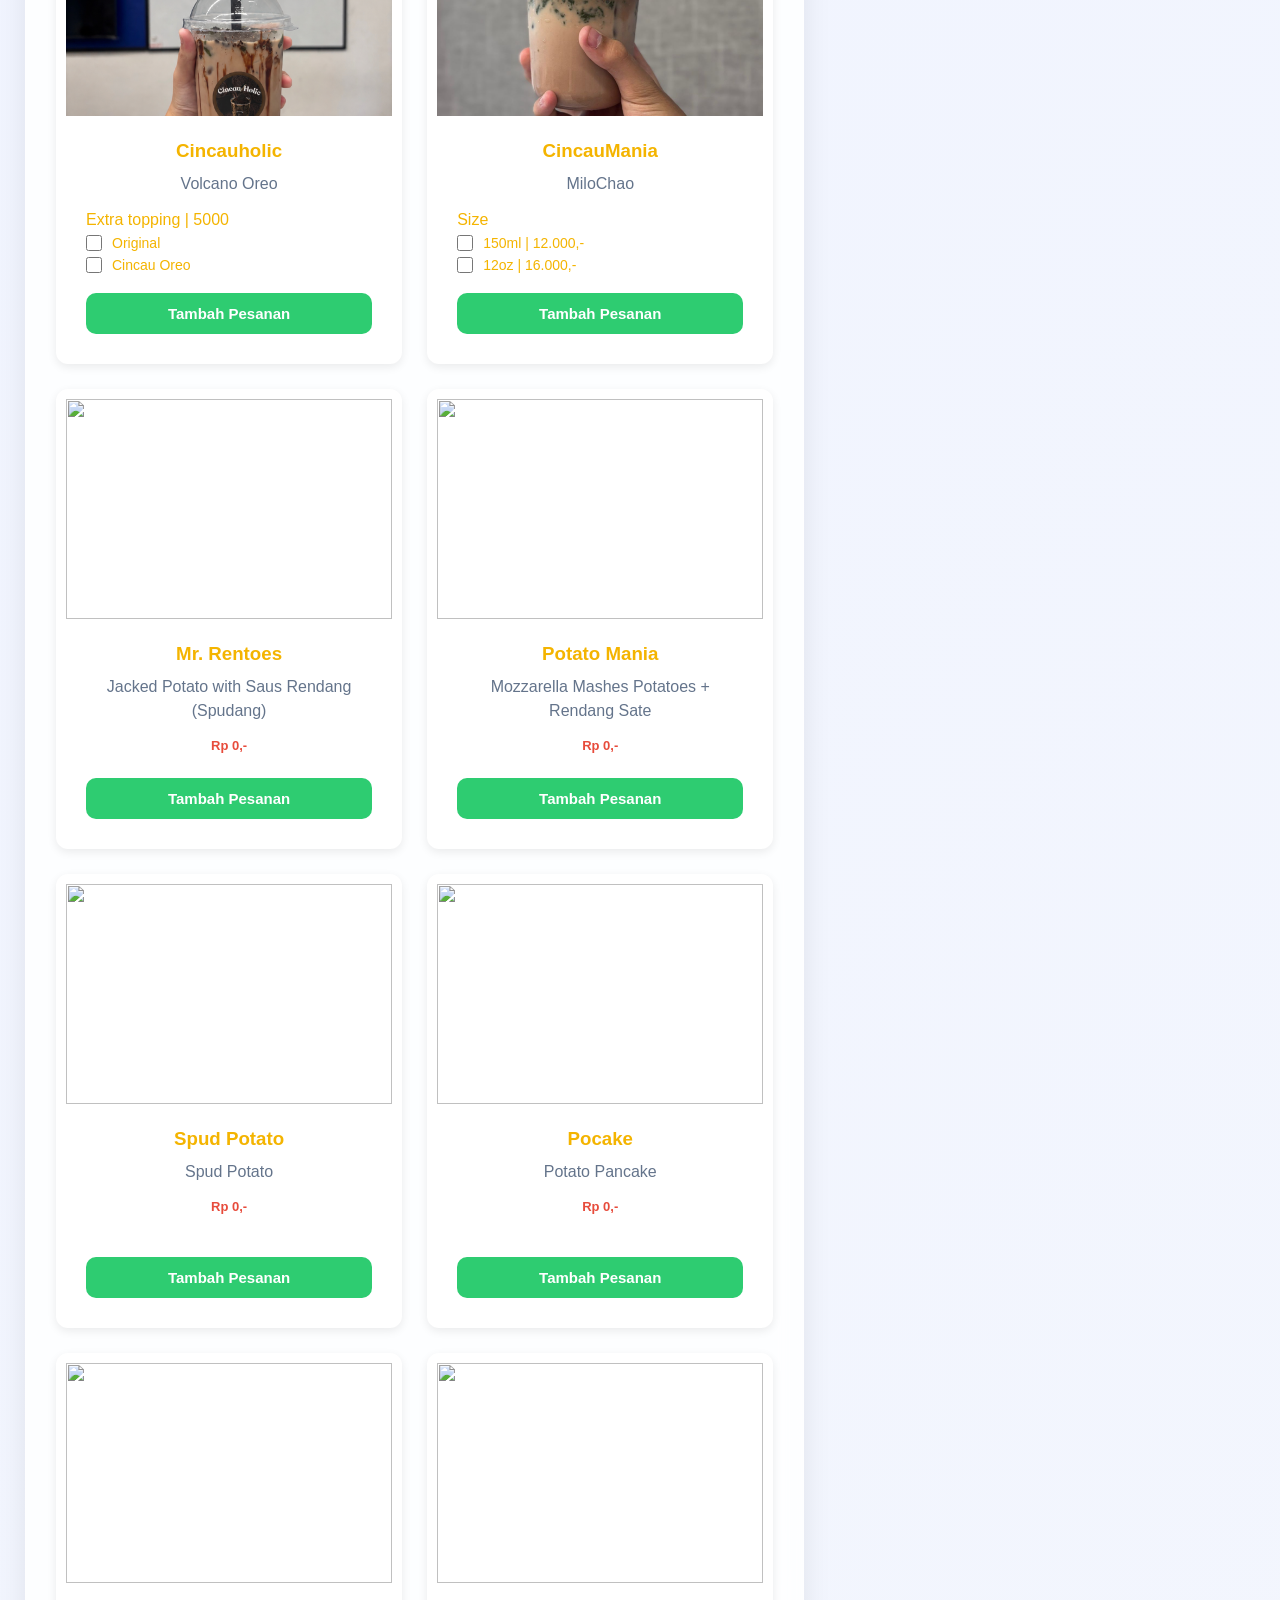
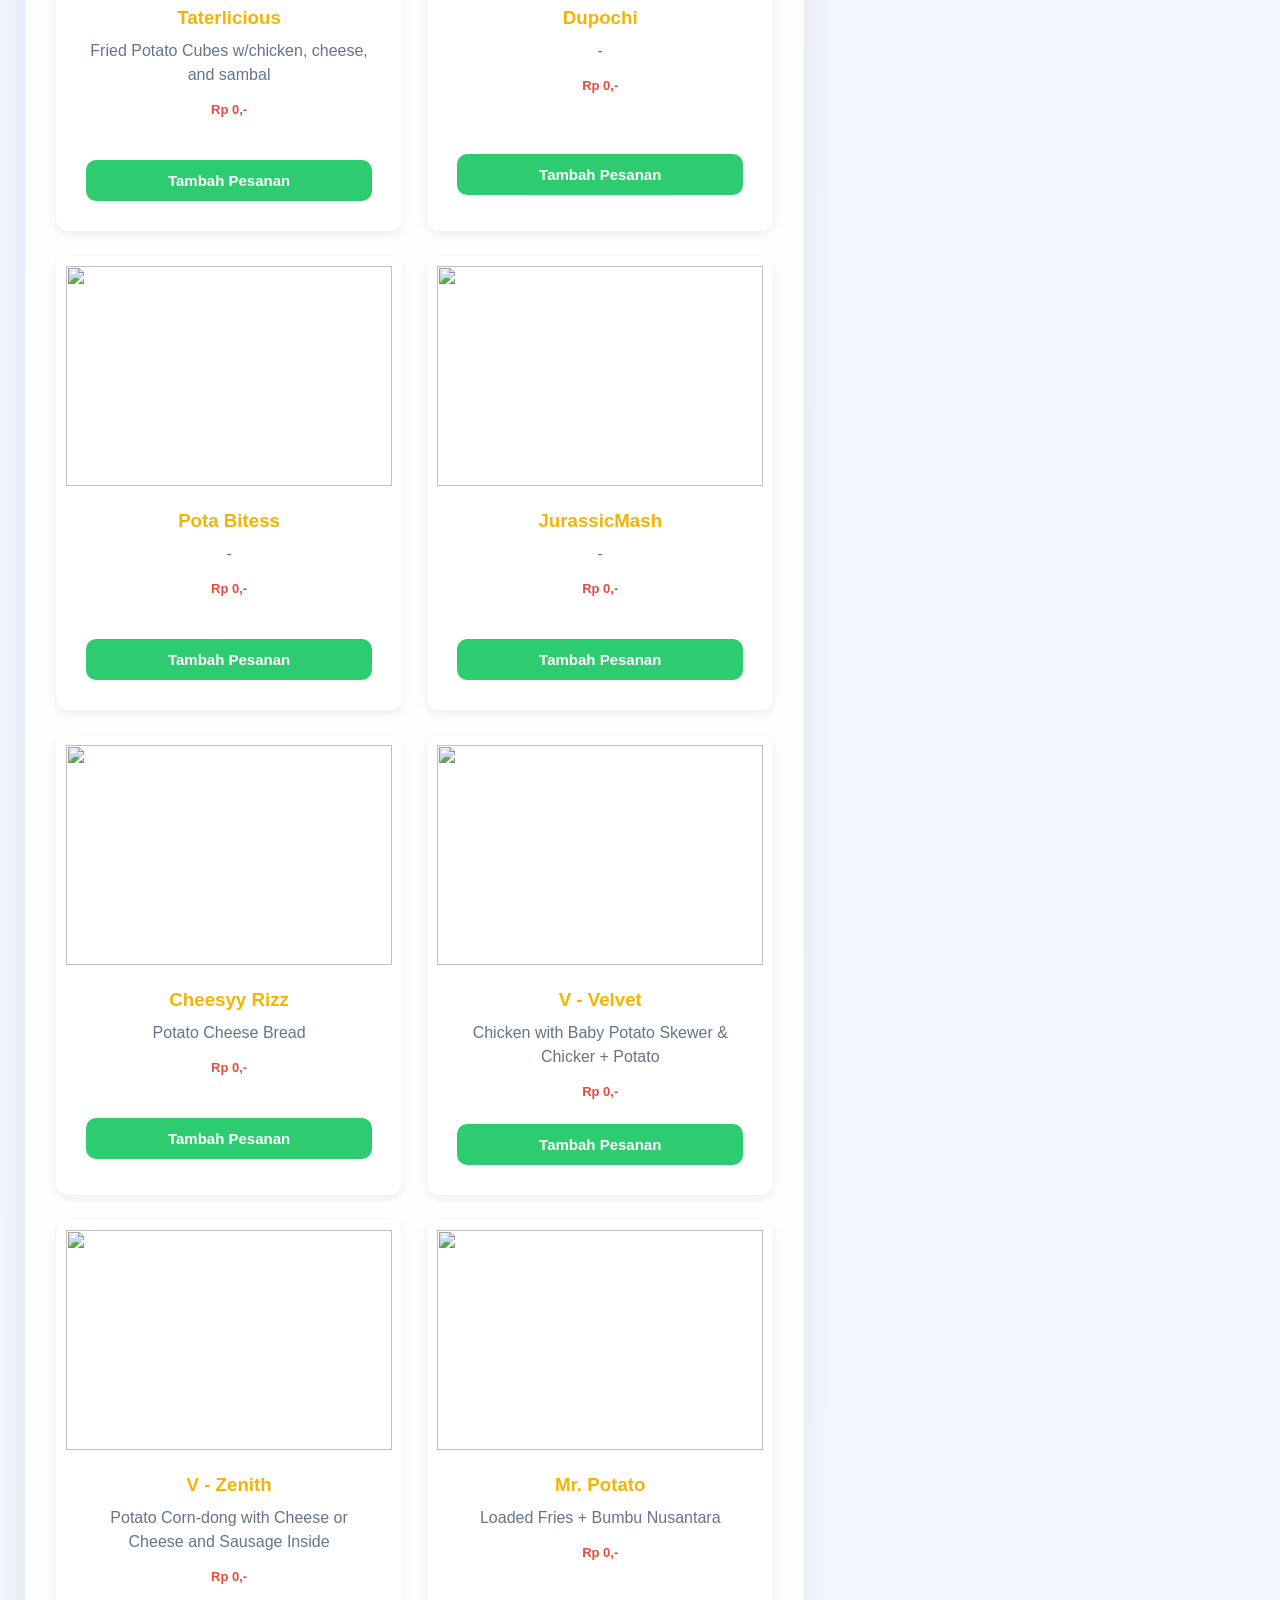
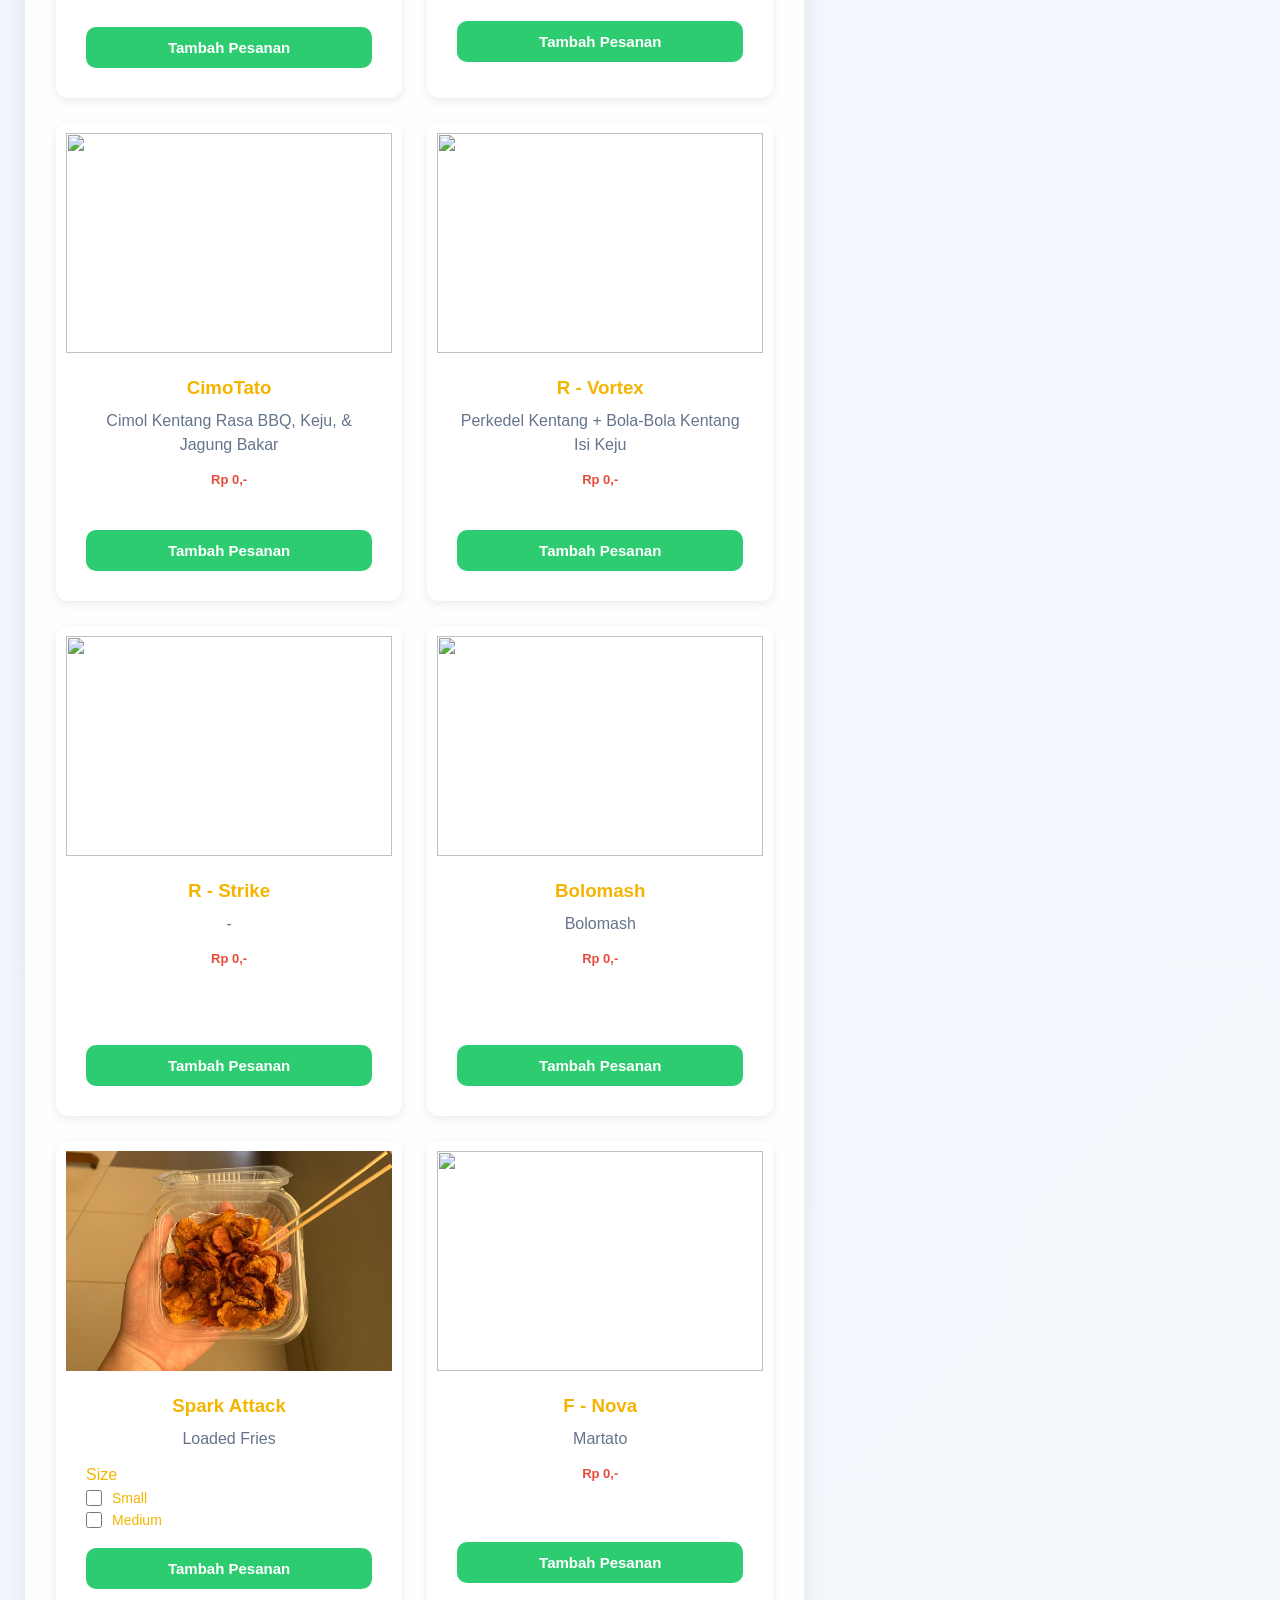
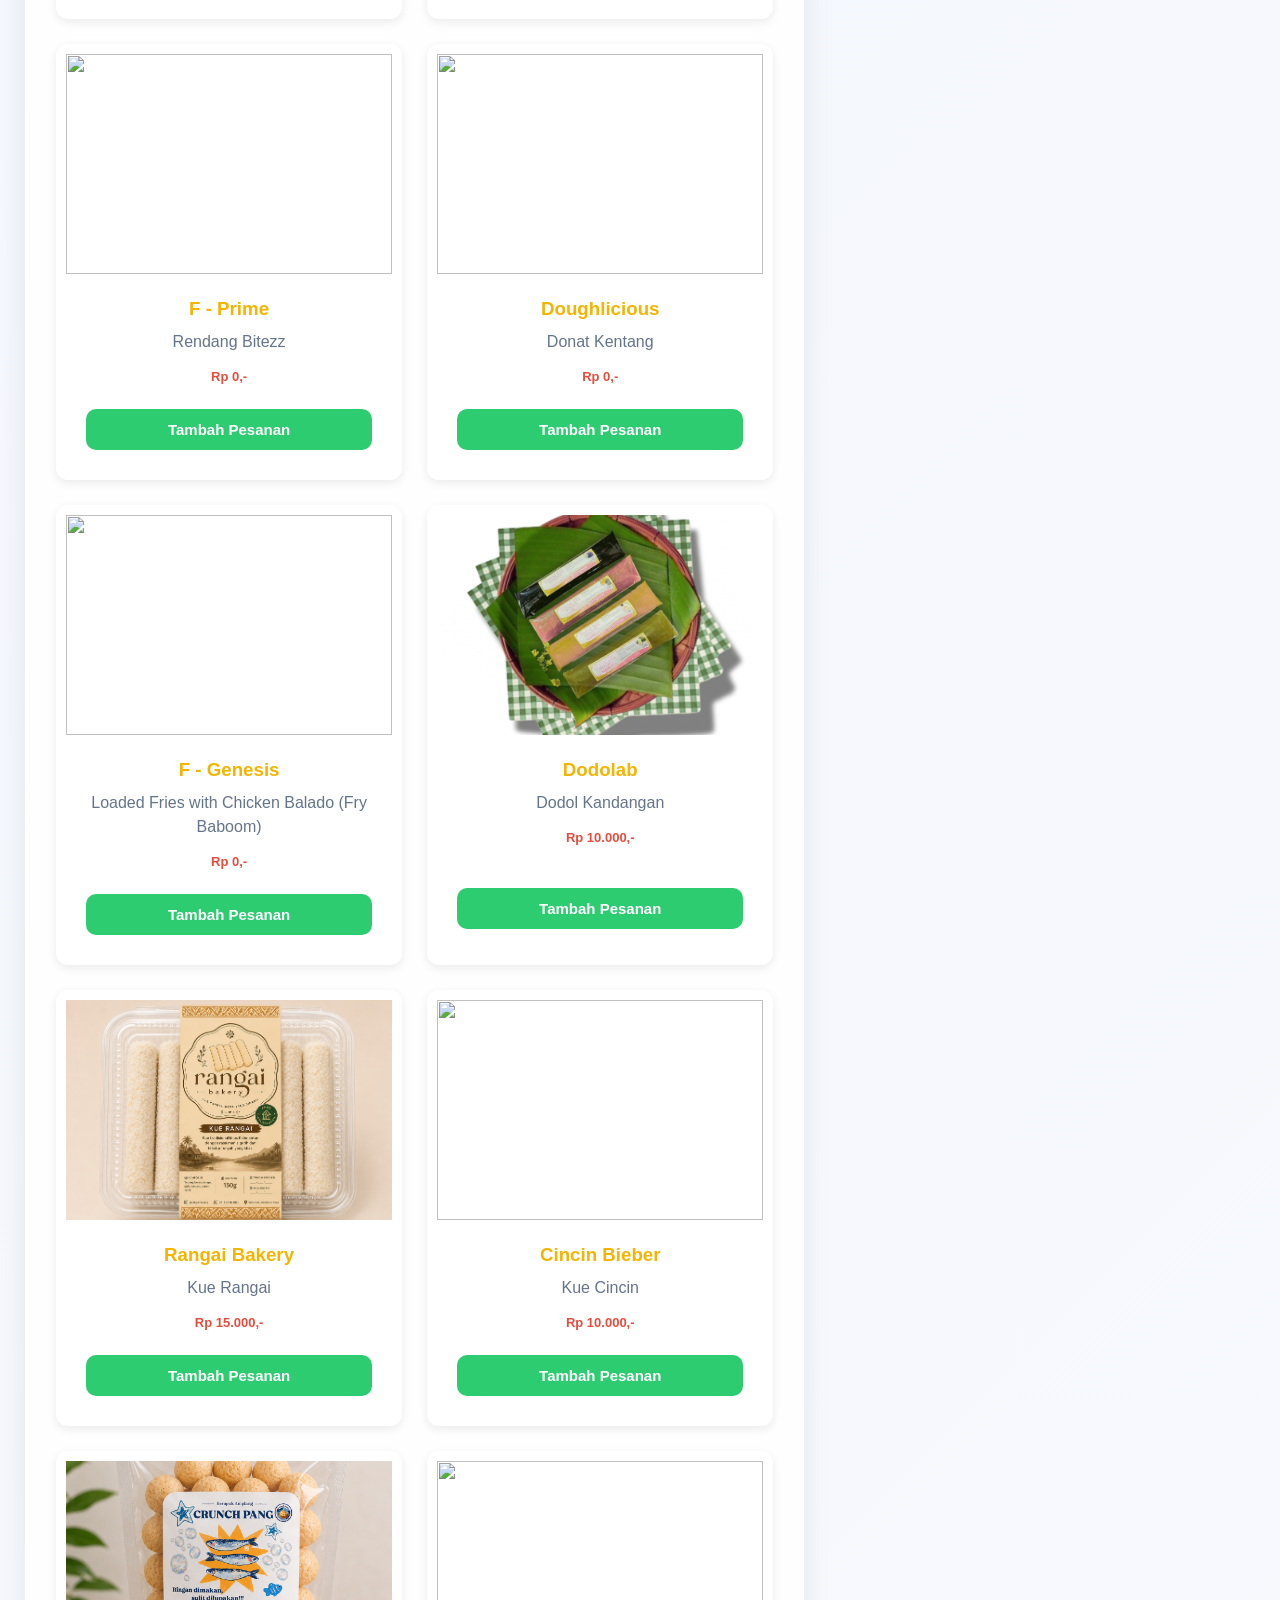
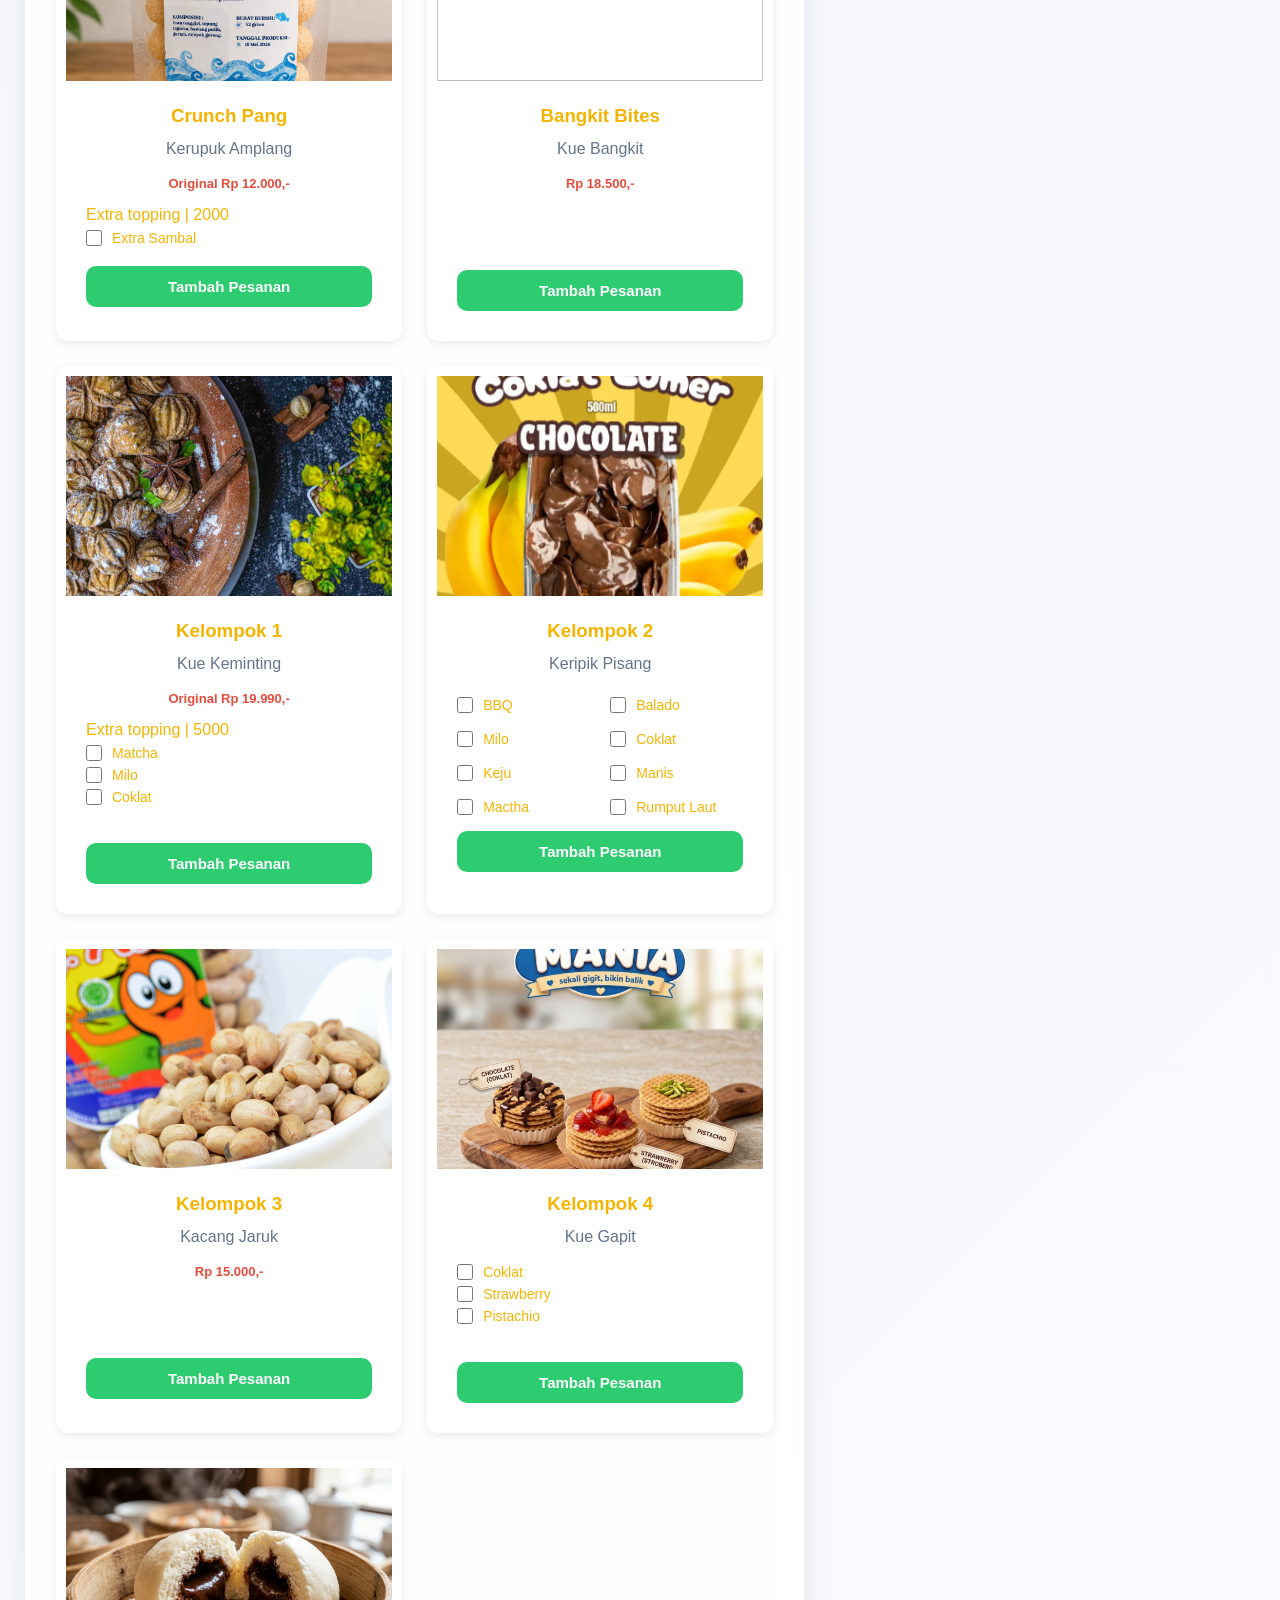
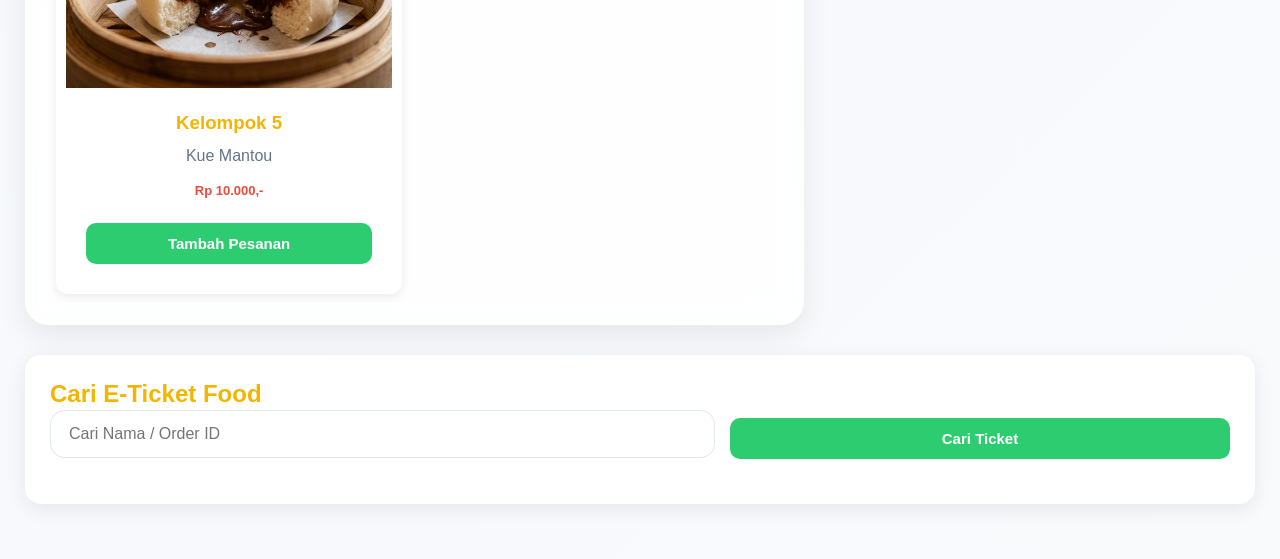
==== commit d5c2302d: "Update food.html" ====
--- a/food.html
+++ b/food.html
@@ -441,7 +441,7 @@
 
 <div class="food-card">
 
-<img src="https://images.unsplash.com/photo-1568901346375-23c9450c58cd">
+<img src="https://d1csarkz8obe9u.cloudfront.net/posterpreviews/food-icon-13-design-template-cc7a4a18152fd52d5f96db4a4c687658_screen.jpg?ts=1627209952">
 
 <div class="food-info">
 
@@ -467,7 +467,7 @@
 
 <div class="food-card">
 
-<img src="https://images.unsplash.com/photo-1513104890138-7c749659a591">
+<img src="https://d1csarkz8obe9u.cloudfront.net/posterpreviews/food-icon-13-design-template-cc7a4a18152fd52d5f96db4a4c687658_screen.jpg?ts=1627209952">
 
 <div class="food-info">
 
@@ -493,7 +493,7 @@
 
 <div class="food-card">
 
-<img src="https://images.unsplash.com/photo-1513104890138-7c749659a591">
+<img src="https://d1csarkz8obe9u.cloudfront.net/posterpreviews/food-icon-13-design-template-cc7a4a18152fd52d5f96db4a4c687658_screen.jpg?ts=1627209952">
 
 <div class="food-info">
 
@@ -518,7 +518,7 @@
 
 <div class="food-card">
 
-<img src="https://images.unsplash.com/photo-1513104890138-7c749659a591">
+<img src="https://d1csarkz8obe9u.cloudfront.net/posterpreviews/food-icon-13-design-template-cc7a4a18152fd52d5f96db4a4c687658_screen.jpg?ts=1627209952">
 
 <div class="food-info">
 
@@ -531,7 +531,7 @@
 <div class="food-price">
 Rp 0,-
 </div>
-
+<br><br>
 <button onclick="addToCart('Cincau + coklat + topping cream',35000)">
 Tambah Pesanan
 </button>
@@ -544,7 +544,7 @@
 
 <div class="food-card">
 
-<img src="https://images.unsplash.com/photo-1513104890138-7c749659a591">
+<img src="https://d1csarkz8obe9u.cloudfront.net/posterpreviews/food-icon-13-design-template-cc7a4a18152fd52d5f96db4a4c687658_screen.jpg?ts=1627209952">
 
 <div class="food-info">
 
@@ -557,7 +557,7 @@
 <div class="food-price">
 Rp 0,-
 </div>
-<br>
+<br><br>
 <button onclick="addToCart('ice cream with cincau + toppings',35000)">
 Tambah Pesanan
 </button>
@@ -570,7 +570,7 @@
 
 <div class="food-card">
 
-<img src="https://images.unsplash.com/photo-1513104890138-7c749659a591">
+<img src="https://d1csarkz8obe9u.cloudfront.net/posterpreviews/food-icon-13-design-template-cc7a4a18152fd52d5f96db4a4c687658_screen.jpg?ts=1627209952">
 
 <div class="food-info">
 
@@ -596,7 +596,7 @@
 
 <div class="food-card">
 
-<img src="https://images.unsplash.com/photo-1513104890138-7c749659a591">
+<img src="https://d1csarkz8obe9u.cloudfront.net/posterpreviews/food-icon-13-design-template-cc7a4a18152fd52d5f96db4a4c687658_screen.jpg?ts=1627209952">
 
 <div class="food-info">
 
@@ -609,7 +609,7 @@
 <div class="food-price">
 Rp 0,-
 </div>
-
+<br><br>
 <button onclick="addToCart('Milkshake with cincau on top',35000)">
 Tambah Pesanan
 </button>
@@ -648,7 +648,7 @@
 
 <div class="food-card">
 
-<img src="https://images.unsplash.com/photo-1513104890138-7c749659a591">
+<img src="https://d1csarkz8obe9u.cloudfront.net/posterpreviews/food-icon-13-design-template-cc7a4a18152fd52d5f96db4a4c687658_screen.jpg?ts=1627209952">
 
 <div class="food-info">
 
@@ -674,7 +674,7 @@
 
 <div class="food-card">
 
-<img src="https://images.unsplash.com/photo-1513104890138-7c749659a591">
+<img src="https://d1csarkz8obe9u.cloudfront.net/posterpreviews/food-icon-13-design-template-cc7a4a18152fd52d5f96db4a4c687658_screen.jpg?ts=1627209952">
 
 <div class="food-info">
 
@@ -687,7 +687,7 @@
 <div class="food-price">
 Rp 0,-
 </div>
-
+<br>
 <button onclick="addToCart('Manggo sago cincau',35000)">
 Tambah Pesanan
 </button>
@@ -724,7 +724,7 @@
 
 <div class="food-card">
 
-<img src="https://images.unsplash.com/photo-1513104890138-7c749659a591">
+<img src="https://d1csarkz8obe9u.cloudfront.net/posterpreviews/food-icon-13-design-template-cc7a4a18152fd52d5f96db4a4c687658_screen.jpg?ts=1627209952">
 
 <div class="food-info">
 
@@ -815,7 +815,7 @@
 
 <div class="food-card">
 
-<img src="https://images.unsplash.com/photo-1513104890138-7c749659a591">
+<img src="https://d1csarkz8obe9u.cloudfront.net/posterpreviews/food-icon-13-design-template-cc7a4a18152fd52d5f96db4a4c687658_screen.jpg?ts=1627209952">
 
 <div class="food-info">
 
@@ -829,19 +829,19 @@
 Rp 0,-
 </div>
 
-<button onclick="addToCart('Jacked Potato with Saus Rendang (Spudang)',35000)">
-Tambah Pesanan
-</button>
-
-</div>
-
-</div>
-
-<!-- CARD -->
-
-<div class="food-card">
-
-<img src="https://images.unsplash.com/photo-1513104890138-7c749659a591">
+<button onclick="addToCart('Jacked Potato with Saus Rendang (Spudang)',0)">
+Tambah Pesanan
+</button>
+
+</div>
+
+</div>
+
+<!-- CARD -->
+
+<div class="food-card">
+
+<img src="https://d1csarkz8obe9u.cloudfront.net/posterpreviews/food-icon-13-design-template-cc7a4a18152fd52d5f96db4a4c687658_screen.jpg?ts=1627209952">
 
 <div class="food-info">
 
@@ -855,18 +855,18 @@
 Rp 0,-
 </div>
 
-<button onclick="addToCart('Mozzarella Mashes Potatoes + Rendang Sate',35000)">
-Tambah Pesanan
-</button>
-
-</div>
-
-</div>
-<!-- CARD -->
-
-<div class="food-card">
-
-<img src="https://images.unsplash.com/photo-1513104890138-7c749659a591">
+<button onclick="addToCart('Mozzarella Mashes Potatoes + Rendang Sate',0)">
+Tambah Pesanan
+</button>
+
+</div>
+
+</div>
+<!-- CARD -->
+
+<div class="food-card">
+
+<img src="https://d1csarkz8obe9u.cloudfront.net/posterpreviews/food-icon-13-design-template-cc7a4a18152fd52d5f96db4a4c687658_screen.jpg?ts=1627209952">
 
 <div class="food-info">
 
@@ -879,501 +879,504 @@
 <div class="food-price">
 Rp 0,-
 </div>
+<br>
+<button onclick="addToCart('Pizza Slice',0)">
+Tambah Pesanan
+</button>
+
+</div>
+
+</div>
+
+<!-- CARD -->
+
+<div class="food-card">
+
+<img src="https://d1csarkz8obe9u.cloudfront.net/posterpreviews/food-icon-13-design-template-cc7a4a18152fd52d5f96db4a4c687658_screen.jpg?ts=1627209952">
+
+<div class="food-info">
+
+<h3>Pocake</h3>
+
+<p>
+Potato Pancake
+</p>
+
+<div class="food-price">
+Rp 0,-
+</div>
+<br>
+<button onclick="addToCart('Potato Pancake',0)">
+Tambah Pesanan
+</button>
+
+</div>
+
+</div>
+
+<!-- CARD -->
+
+<div class="food-card">
+
+<img src="https://d1csarkz8obe9u.cloudfront.net/posterpreviews/food-icon-13-design-template-cc7a4a18152fd52d5f96db4a4c687658_screen.jpg?ts=1627209952">
+
+<div class="food-info">
+
+<h3>Taterlicious</h3>
+
+<p>
+Fried Potato Cubes w/chicken, cheese, and sambal
+</p>
+
+<div class="food-price">
+Rp 0,-
+</div>
+<br>
+<button onclick="addToCart('Fried Potato Cubes w/chicken, cheese, and sambal',0)">
+Tambah Pesanan
+</button>
+
+</div>
+
+</div>
+
+<!-- CARD -->
+
+<div class="food-card">
+
+<img src="https://d1csarkz8obe9u.cloudfront.net/posterpreviews/food-icon-13-design-template-cc7a4a18152fd52d5f96db4a4c687658_screen.jpg?ts=1627209952">
+
+<div class="food-info">
+
+<h3>Dupochi</h3>
+
+<p>
+-
+</p>
+
+<div class="food-price">
+Rp 0,-
+</div>
+<br><br>
+<button onclick="addToCart('Dubai Potato Mochi',0)">
+Tambah Pesanan
+</button>
+
+</div>
+
+</div>
+
+<!-- CARD -->
+
+<div class="food-card">
+
+<img src="https://d1csarkz8obe9u.cloudfront.net/posterpreviews/food-icon-13-design-template-cc7a4a18152fd52d5f96db4a4c687658_screen.jpg?ts=1627209952">
+
+<div class="food-info">
+
+<h3>Pota Bitess</h3>
+
+<p>
+-
+</p>
+
+<div class="food-price">
+Rp 0,-
+</div>
+<br>
+<button onclick="addToCart('Potato Balls with Mozzarella Cheese',0)">
+Tambah Pesanan
+</button>
+
+</div>
+
+</div>
+
+<!-- CARD -->
+
+<div class="food-card">
+
+<img src="https://d1csarkz8obe9u.cloudfront.net/posterpreviews/food-icon-13-design-template-cc7a4a18152fd52d5f96db4a4c687658_screen.jpg?ts=1627209952">
+
+<div class="food-info">
+
+<h3>JurassicMash</h3>
+
+<p>
+-
+</p>
+
+<div class="food-price">
+Rp 0,-
+</div>
+<br>
+<button onclick="addToCart('Mashed Potato with Mushroom Sauce, Sausage Rendang, and Dino Nuggets',0)">
+Tambah Pesanan
+</button>
+
+</div>
+
+</div>
+
+<!-- CARD -->
+
+<div class="food-card">
+
+<img src="https://d1csarkz8obe9u.cloudfront.net/posterpreviews/food-icon-13-design-template-cc7a4a18152fd52d5f96db4a4c687658_screen.jpg?ts=1627209952">
+
+<div class="food-info">
+
+<h3>Cheesyy Rizz</h3>
+
+<p>
+Potato Cheese Bread
+</p>
+
+<div class="food-price">
+Rp 0,-
+</div><br>
+<button onclick="addToCart('Potato Cheese Bread',0)">
+Tambah Pesanan
+</button>
+
+</div>
+
+</div>
+
+<!-- CARD -->
+
+<div class="food-card">
+
+<img src="https://d1csarkz8obe9u.cloudfront.net/posterpreviews/food-icon-13-design-template-cc7a4a18152fd52d5f96db4a4c687658_screen.jpg?ts=1627209952">
+
+<div class="food-info">
+
+<h3>V - Velvet</h3>
+
+<p>
+Chicken with Baby Potato Skewer & Chicker + Potato
+</p>
+
+<div class="food-price">
+Rp 0,-
+</div>
+
+<button onclick="addToCart('Chicken with Baby Potato Skewer & Chicker + Potato',0)">
+Tambah Pesanan
+</button>
+
+</div>
+
+</div>
+
+<!-- CARD -->
+
+<div class="food-card">
+
+<img src="https://d1csarkz8obe9u.cloudfront.net/posterpreviews/food-icon-13-design-template-cc7a4a18152fd52d5f96db4a4c687658_screen.jpg?ts=1627209952">
+
+<div class="food-info">
+
+<h3>V - Zenith</h3>
+
+<p>
+Potato Corn-dong with Cheese or Cheese and Sausage Inside
+</p>
+
+<div class="food-price">
+Rp 0,-
+</div>
+<br>
+<button onclick="addToCart('Potato Corn-dong with Cheese or Cheese and Sausage Inside',0)">
+Tambah Pesanan
+</button>
+
+</div>
+
+</div>
+
+<!-- CARD -->
+
+<div class="food-card">
+
+<img src="https://d1csarkz8obe9u.cloudfront.net/posterpreviews/food-icon-13-design-template-cc7a4a18152fd52d5f96db4a4c687658_screen.jpg?ts=1627209952">
+
+<div class="food-info">
+
+<h3>Mr. Potato</h3>
+
+<p>
+Loaded Fries + Bumbu Nusantara
+</p>
+
+<div class="food-price">
+Rp 0,-
+</div>
+<br><br>
+<button onclick="addToCart('-',0)">
+Tambah Pesanan
+</button>
+
+</div>
+
+</div>
+
+<!-- CARD -->
+
+<div class="food-card">
+
+<img src="https://d1csarkz8obe9u.cloudfront.net/posterpreviews/food-icon-13-design-template-cc7a4a18152fd52d5f96db4a4c687658_screen.jpg?ts=1627209952">
+
+<div class="food-info">
+
+<h3>CimoTato</h3>
+
+<p>
+Cimol Kentang Rasa BBQ, Keju, & Jagung Bakar
+</p>
+
+<div class="food-price">
+Rp 0,-
+</div>
+<br>
+<button onclick="addToCart('Cimol Kentang Rasa BBQ, Keju, & Jagung Bakar',0)">
+Tambah Pesanan
+</button>
+
+</div>
+
+</div>
+
+<!-- CARD -->
+
+<div class="food-card">
+
+<img src="https://d1csarkz8obe9u.cloudfront.net/posterpreviews/food-icon-13-design-template-cc7a4a18152fd52d5f96db4a4c687658_screen.jpg?ts=1627209952">
+
+<div class="food-info">
+
+<h3>R - Vortex</h3>
+
+<p>
+Perkedel Kentang + Bola-Bola Kentang Isi Keju
+</p>
+
+<div class="food-price">
+Rp 0,-
+</div>
+<br>
+<button onclick="addToCart('-',0)">
+Tambah Pesanan
+</button>
+
+</div>
+
+</div>
+
+<!-- CARD -->
+
+<div class="food-card">
+
+<img src="https://d1csarkz8obe9u.cloudfront.net/posterpreviews/food-icon-13-design-template-cc7a4a18152fd52d5f96db4a4c687658_screen.jpg?ts=1627209952">
+
+<div class="food-info">
+
+<h3>R - Strike</h3>
+
+<p>
+-
+</p>
+
+<div class="food-price">
+Rp 0,-
+</div>
 <br><br><br>
-<button onclick="addToCart('Pizza Slice',35000)">
-Tambah Pesanan
-</button>
-
-</div>
-
-</div>
-
-<!-- CARD -->
-
-<div class="food-card">
-
-<img src="https://images.unsplash.com/photo-1513104890138-7c749659a591">
-
-<div class="food-info">
-
-<h3>Pocake</h3>
-
-<p>
-Potato Pancake
+<button onclick="addToCart('-',0)">
+Tambah Pesanan
+</button>
+
+</div>
+
+</div>
+
+<!-- CARD -->
+
+<div class="food-card">
+
+<img src="https://d1csarkz8obe9u.cloudfront.net/posterpreviews/food-icon-13-design-template-cc7a4a18152fd52d5f96db4a4c687658_screen.jpg?ts=1627209952">
+
+<div class="food-info">
+
+<h3>Bolomash</h3>
+
+<p>
+Bolomash
 </p>
 
 <div class="food-price">
 Rp 0,-
 </div>
 <br><br><br>
-<button onclick="addToCart('Potato Pancake',35000)">
-Tambah Pesanan
-</button>
-
-</div>
-
-</div>
-
-<!-- CARD -->
-
-<div class="food-card">
-
-<img src="https://images.unsplash.com/photo-1513104890138-7c749659a591">
-
-<div class="food-info">
-
-<h3>Taterlicious</h3>
-
-<p>
-Fried Potato Cubes w/chicken, cheese, and sambal
-</p>
-
-<div class="food-price">
-Rp 0,-
-</div>
-
-<button onclick="addToCart('Fried Potato Cubes w/chicken, cheese, and sambal',35000)">
-Tambah Pesanan
-</button>
-
-</div>
-
-</div>
-
-<!-- CARD -->
-
-<div class="food-card">
-
-<img src="https://images.unsplash.com/photo-1513104890138-7c749659a591">
-
-<div class="food-info">
-
-<h3>Dupochi</h3>
-
-<p>
--
-</p>
-
-<div class="food-price">
-Rp 0,-
-</div>
-<br><br><br>
-<button onclick="addToCart('Dubai Potato Mochi',35000)">
-Tambah Pesanan
-</button>
-
-</div>
-
-</div>
-
-<!-- CARD -->
-
-<div class="food-card">
-
-<img src="https://images.unsplash.com/photo-1513104890138-7c749659a591">
-
-<div class="food-info">
-
-<h3>Pota Bitess</h3>
-
-<p>
--
-</p>
-
-<div class="food-price">
-Rp 0,-
-</div>
-<br><br><br>
-<button onclick="addToCart('Potato Balls with Mozzarella Cheese',35000)">
-Tambah Pesanan
-</button>
-
-</div>
-
-</div>
-
-<!-- CARD -->
-
-<div class="food-card">
-
-<img src="https://images.unsplash.com/photo-1513104890138-7c749659a591">
-
-<div class="food-info">
-
-<h3>JurassicMash</h3>
-
-<p>
--
-</p>
-
-<div class="food-price">
-Rp 0,-
-</div>
-<br><br><br>
-<button onclick="addToCart('Mashed Potato with Mushroom Sauce, Sausage Rendang, and Dino Nuggets',35000)">
-Tambah Pesanan
-</button>
-
-</div>
-
-</div>
-
-<!-- CARD -->
-
-<div class="food-card">
-
-<img src="https://images.unsplash.com/photo-1513104890138-7c749659a591">
-
-<div class="food-info">
-
-<h3>Cheesyy Rizz</h3>
-
-<p>
-Potato Cheese Bread
-</p>
-
-<div class="food-price">
-Rp 0,-
-</div>
-<br><br><br>
-<button onclick="addToCart('Potato Cheese Bread',35000)">
-Tambah Pesanan
-</button>
-
-</div>
-
-</div>
-
-<!-- CARD -->
-
-<div class="food-card">
-
-<img src="https://images.unsplash.com/photo-1513104890138-7c749659a591">
-
-<div class="food-info">
-
-<h3>V - Velvet</h3>
-
-<p>
-Chicken with Baby Potato Skewer & Chicker + Potato
-</p>
-
-<div class="food-price">
-Rp 0,-
-</div>
-
-<button onclick="addToCart('Chicken with Baby Potato Skewer & Chicker + Potato',35000)">
-Tambah Pesanan
-</button>
-
-</div>
-
-</div>
-
-<!-- CARD -->
-
-<div class="food-card">
-
-<img src="https://images.unsplash.com/photo-1513104890138-7c749659a591">
-
-<div class="food-info">
-
-<h3>V - Zenith</h3>
-
-<p>
-Potato Corn-dong with Cheese or Cheese and Sausage Inside
-</p>
-
-<div class="food-price">
-Rp 0,-
-</div>
-
-<button onclick="addToCart('Potato Corn-dong with Cheese or Cheese and Sausage Inside',35000)">
-Tambah Pesanan
-</button>
-
-</div>
-
-</div>
-
-<!-- CARD -->
-
-<div class="food-card">
-
-<img src="https://images.unsplash.com/photo-1513104890138-7c749659a591">
-
-<div class="food-info">
-
-<h3>Mr. Potato</h3>
-
-<p>
-Loaded Fries + Bumbu Nusantara
+<button onclick="addToCart('Bolomash',0)">
+Tambah Pesanan
+</button>
+
+</div>
+
+</div>
+<!-- CARD -->
+
+<div class="food-card">
+
+<img src="Rendang Loaded Fries.jpeg">
+
+<div class="food-info">
+
+<h3>Spark Attack</h3>
+<p>Loaded Fries</p>
+
+<!-- TOPPING -->
+<div style="text-align:left;margin:10px 0">
+Size
+  <label class="topping-option">
+    <input type="checkbox" class="topping-Spark" name="sizeSpark" value="Small">
+    Small
+  </label>
+
+  <label class="topping-option">
+    <input type="checkbox" class="topping-Spark" name="sizeSpark" value="Medium">
+    Medium
+  </label>
+
+</div>
+<button onclick="addSparkToCart()">
+  Tambah Pesanan
+</button>
+
+</div>
+
+</div>
+
+<!-- CARD -->
+
+<div class="food-card">
+
+<img src="https://d1csarkz8obe9u.cloudfront.net/posterpreviews/food-icon-13-design-template-cc7a4a18152fd52d5f96db4a4c687658_screen.jpg?ts=1627209952">
+
+<div class="food-info">
+
+<h3>F - Nova</h3>
+
+<p>
+Martato
 </p>
 
 <div class="food-price">
 Rp 0,-
 </div>
 <br><br>
-<button onclick="addToCart('Pizza Slice',35000)">
-Tambah Pesanan
-</button>
-
-</div>
-
-</div>
-
-<!-- CARD -->
-
-<div class="food-card">
-
-<img src="https://images.unsplash.com/photo-1513104890138-7c749659a591">
-
-<div class="food-info">
-
-<h3>CimoTato</h3>
-
-<p>
-Cimol Kentang Rasa BBQ, Keju, & Jagung Bakar
-</p>
-
-<div class="food-price">
-Rp 0,-
+<button onclick="addToCart('Martato',0)">
+Tambah Pesanan
+</button>
+
+</div>
+
+</div>
+
+<!-- CARD -->
+
+<div class="food-card">
+
+<img src="https://d1csarkz8obe9u.cloudfront.net/posterpreviews/food-icon-13-design-template-cc7a4a18152fd52d5f96db4a4c687658_screen.jpg?ts=1627209952">
+
+<div class="food-info">
+
+<h3>F - Prime</h3>
+
+<p>
+Rendang Bitezz
+</p>
+
+<div class="food-price">
+Rp 0,-
+</div>
+<button onclick="addToCart('Rendang Bitezz',0)">
+Tambah Pesanan
+</button>
+
+</div>
+
+</div>
+
+<!-- CARD -->
+
+<div class="food-card">
+
+<img src="https://d1csarkz8obe9u.cloudfront.net/posterpreviews/food-icon-13-design-template-cc7a4a18152fd52d5f96db4a4c687658_screen.jpg?ts=1627209952">
+
+<div class="food-info">
+
+<h3>Doughlicious</h3>
+
+<p>
+Donat Kentang
+</p>
+
+<div class="food-price">
+Rp 0,-
+</div>
+<button onclick="addToCart('Donat Kentang',0)">
+Tambah Pesanan
+</button>
+
+</div>
+
+</div>
+
+<!-- CARD -->
+
+<div class="food-card">
+
+<img src="https://d1csarkz8obe9u.cloudfront.net/posterpreviews/food-icon-13-design-template-cc7a4a18152fd52d5f96db4a4c687658_screen.jpg?ts=1627209952">
+
+<div class="food-info">
+
+<h3>F - Genesis</h3>
+
+<p>
+Loaded Fries with Chicken Balado (Fry Baboom)
+</p>
+
+<div class="food-price">
+Rp 0,-
+</div>
+
+<button onclick="addToCart('Fry Baboom',0)">
+Tambah Pesanan
+</button>
+
+</div>
+
+</div>
+
+<!-- CARD -->
+
+<div class="food-card">
+
+<img src="dodol.png">
+
+<div class="food-info">
+
+<h3>Dodolab</h3>
+
+<p>
+Dodol Kandangan 
+</p>
+
+<div class="food-price">
+Rp 10.000,-
 </div>
 <br>
-<button onclick="addToCart('Cimol Kentang Rasa BBQ, Keju, & Jagung Bakar',35000)">
-Tambah Pesanan
-</button>
-
-</div>
-
-</div>
-
-<!-- CARD -->
-
-<div class="food-card">
-
-<img src="https://images.unsplash.com/photo-1513104890138-7c749659a591">
-
-<div class="food-info">
-
-<h3>R - Vortex</h3>
-
-<p>
-Perkedel Kentang + Bola-Bola Kentang Isi Keju
-</p>
-
-<div class="food-price">
-Rp 0,-
-</div>
-
-<button onclick="addToCart('Pizza Slice',35000)">
-Tambah Pesanan
-</button>
-
-</div>
-
-</div>
-
-<!-- CARD -->
-
-<div class="food-card">
-
-<img src="https://images.unsplash.com/photo-1513104890138-7c749659a591">
-
-<div class="food-info">
-
-<h3>R - Strike</h3>
-
-<p>
--
-</p>
-
-<div class="food-price">
-Rp 0,-
-</div>
-<br><br><br>
-<button onclick="addToCart('Pizza Slice',35000)">
-Tambah Pesanan
-</button>
-
-</div>
-
-</div>
-
-<!-- CARD -->
-
-<div class="food-card">
-
-<img src="https://images.unsplash.com/photo-1513104890138-7c749659a591">
-
-<div class="food-info">
-
-<h3>Bolomash</h3>
-
-<p>
-Bolomash
-</p>
-
-<div class="food-price">
-Rp 0,-
-</div>
-<br><br><br>
-<button onclick="addToCart('Bolomash',35000)">
-Tambah Pesanan
-</button>
-
-</div>
-
-</div>
-
-<!-- CARD -->
-
-<div class="food-card">
-
-<img src="https://images.unsplash.com/photo-1513104890138-7c749659a591">
-
-<div class="food-info">
-
-<h3>Spark Attack</h3>
-
-<p>
-Loaded Fries
-</p>
-
-<div class="food-price">
-Rp 0,-
-</div>
-
-<button onclick="addToCart('Loaded Fries',35000)">
-Tambah Pesanan
-</button>
-
-</div>
-
-</div>
-
-<!-- CARD -->
-
-<div class="food-card">
-
-<img src="https://images.unsplash.com/photo-1513104890138-7c749659a591">
-
-<div class="food-info">
-
-<h3>F - Nova</h3>
-
-<p>
-Martato
-</p>
-
-<div class="food-price">
-Rp 0,-
-</div>
-
-<button onclick="addToCart('Pizza Slice',35000)">
-Tambah Pesanan
-</button>
-
-</div>
-
-</div>
-
-<!-- CARD -->
-
-<div class="food-card">
-
-<img src="https://images.unsplash.com/photo-1513104890138-7c749659a591">
-
-<div class="food-info">
-
-<h3>F - Prime</h3>
-
-<p>
-Rendang Bitezz
-</p>
-
-<div class="food-price">
-Rp 0,-
-</div>
-<br><br><br>
-<button onclick="addToCart('Rendang Bitezz',35000)">
-Tambah Pesanan
-</button>
-
-</div>
-
-</div>
-
-<!-- CARD -->
-
-<div class="food-card">
-
-<img src="https://images.unsplash.com/photo-1513104890138-7c749659a591">
-
-<div class="food-info">
-
-<h3>Doughlicious</h3>
-
-<p>
-Donat Kentang
-</p>
-
-<div class="food-price">
-Rp 0,-
-</div>
-<br><br><br>
-<button onclick="addToCart('Pizza Slice',35000)">
-Tambah Pesanan
-</button>
-
-</div>
-
-</div>
-
-<!-- CARD -->
-
-<div class="food-card">
-
-<img src="https://images.unsplash.com/photo-1513104890138-7c749659a591">
-
-<div class="food-info">
-
-<h3>F - Genesis</h3>
-
-<p>
-Loaded Fries with Chicken Balado (Fry Baboom)
-</p>
-
-<div class="food-price">
-Rp 0,-
-</div>
-
-<button onclick="addToCart('Fry Baboom',35000)">
-Tambah Pesanan
-</button>
-
-</div>
-
-</div>
-
-<!-- CARD -->
-
-<div class="food-card">
-
-<img src="dodol.png">
-
-<div class="food-info">
-
-<h3>Dodolab</h3>
-
-<p>
-Dodol Kandangan 
-</p>
-
-<div class="food-price">
-Rp 10.000,-
-</div>
-<br><br><br>
 <button onclick="addToCart('Dodol Kandangan',10000)">
 Tambah Pesanan
 </button>
@@ -1412,7 +1415,7 @@
 
 <div class="food-card">
 
-<img src="https://images.unsplash.com/photo-1513104890138-7c749659a591">
+<img src="https://d1csarkz8obe9u.cloudfront.net/posterpreviews/food-icon-13-design-template-cc7a4a18152fd52d5f96db4a4c687658_screen.jpg?ts=1627209952">
 
 <div class="food-info">
 
@@ -1470,7 +1473,7 @@
 
 <div class="food-card">
 
-<img src="https://images.unsplash.com/photo-1513104890138-7c749659a591">
+<img src="https://d1csarkz8obe9u.cloudfront.net/posterpreviews/food-icon-13-design-template-cc7a4a18152fd52d5f96db4a4c687658_screen.jpg?ts=1627209952">
 
 <div class="food-info">
 
@@ -1526,7 +1529,7 @@
     Coklat
   </label>
 
-</div>
+</div><br>
 <button onclick="addKemintingToCart()">
   Tambah Pesanan
 </button>
@@ -1876,11 +1879,11 @@
     renderCart();
 }
 
-function addCincauManiaToCart(){
+function addKemintingToCart(){
 
     const basePrice = 19990;
 
-    const checkboxes = document.querySelectorAll(".topping-CincauMania");
+    const checkboxes = document.querySelectorAll(".topping-Keminting");
 
     let toppingCount = 0;
     let toppings = [];
@@ -1894,7 +1897,7 @@
 
     const totalPrice = basePrice + (toppingCount * 5000);
 
-    const name = "Kue CincauMania (" + toppings.join(", ") + ")";
+    const name = "Kue Keminting (" + toppings.join(", ") + ")";
 
     cart.push({
         name: name,
@@ -1904,11 +1907,32 @@
     renderCart();
 }
 
-function addCincauholicToCart(){
-
-    const basePrice = 13000;
-
-    const checkboxes = document.querySelectorAll(".topping-Cincauholic");
+function addSparkToCart() {
+
+    const selectedSize = document.querySelector('input[name="sizeSpark"]:checked').value;
+
+    let price = 0;
+
+    if(selectedSize === "Small"){
+        price = 15000;
+    } else if(selectedSize === "Medium"){
+        price = 18000;
+    }
+
+    const name = "Loaded Fries - " + selectedSize;
+
+    cart.push({
+        name: name,
+        price: price
+    });
+
+    renderCart();
+}
+function addCincauManiaToCart(){
+
+    const basePrice = 19990;
+
+    const checkboxes = document.querySelectorAll(".topping-CincauMania");
 
     let toppingCount = 0;
     let toppings = [];
@@ -1920,9 +1944,9 @@
         }
     });
 
-    const totalPrice = basePrice + (toppingCount * 2000);
-
-    const name = "Kue Cincauholic (" + toppings.join(", ") + ")";
+    const totalPrice = basePrice + (toppingCount * 5000);
+
+    const name = "Kue CincauMania (" + toppings.join(", ") + ")";
 
     cart.push({
         name: name,
@@ -1932,11 +1956,11 @@
     renderCart();
 }
 
-function addamplangToCart(){
+function addCincauholicToCart(){
 
     const basePrice = 13000;
 
-    const checkboxes = document.querySelectorAll(".topping-amplang");
+    const checkboxes = document.querySelectorAll(".topping-Cincauholic");
 
     let toppingCount = 0;
     let toppings = [];
@@ -1950,7 +1974,7 @@
 
     const totalPrice = basePrice + (toppingCount * 2000);
 
-    const name = "Kerupuk Amplang (" + toppings.join(", ") + ")";
+    const name = "Kue Cincauholic (" + toppings.join(", ") + ")";
 
     cart.push({
         name: name,
@@ -1960,11 +1984,11 @@
     renderCart();
 }
 
-function addKeripikToCart(){
-
-    const basePrice = 15000;
-
-    const checkboxes = document.querySelectorAll(".topping-Keripik");
+function addamplangToCart(){
+
+    const basePrice = 13000;
+
+    const checkboxes = document.querySelectorAll(".topping-amplang");
 
     let toppingCount = 0;
     let toppings = [];
@@ -1976,9 +2000,9 @@
         }
     });
 
-    const totalPrice = basePrice + (toppingCount * 5000);
-
-    const name = "Keripik Pisang (" + toppings.join(", ") + ")";
+    const totalPrice = basePrice + (toppingCount * 2000);
+
+    const name = "Kerupuk Amplang (" + toppings.join(", ") + ")";
 
     cart.push({
         name: name,
@@ -1988,11 +2012,11 @@
     renderCart();
 }
 
-function addGapitToCart(){
-
-    const basePrice = 19990;
-
-    const checkboxes = document.querySelectorAll(".topping-Gapit");
+function addKeripikToCart(){
+
+    const basePrice = 15000;
+
+    const checkboxes = document.querySelectorAll(".topping-Keripik");
 
     let toppingCount = 0;
     let toppings = [];
@@ -2006,6 +2030,34 @@
 
     const totalPrice = basePrice + (toppingCount * 5000);
 
+    const name = "Keripik Pisang (" + toppings.join(", ") + ")";
+
+    cart.push({
+        name: name,
+        price: totalPrice
+    });
+
+    renderCart();
+}
+
+function addGapitToCart(){
+
+    const basePrice = 19990;
+
+    const checkboxes = document.querySelectorAll(".topping-Gapit");
+
+    let toppingCount = 0;
+    let toppings = [];
+
+    checkboxes.forEach(cb => {
+        if(cb.checked){
+            toppingCount++;
+            toppings.push(cb.parentElement.innerText.trim());
+        }
+    });
+
+    const totalPrice = basePrice + (toppingCount * 5000);
+
     const name = "Kue Gapit (" + toppings.join(", ") + ")";
 
     cart.push({
